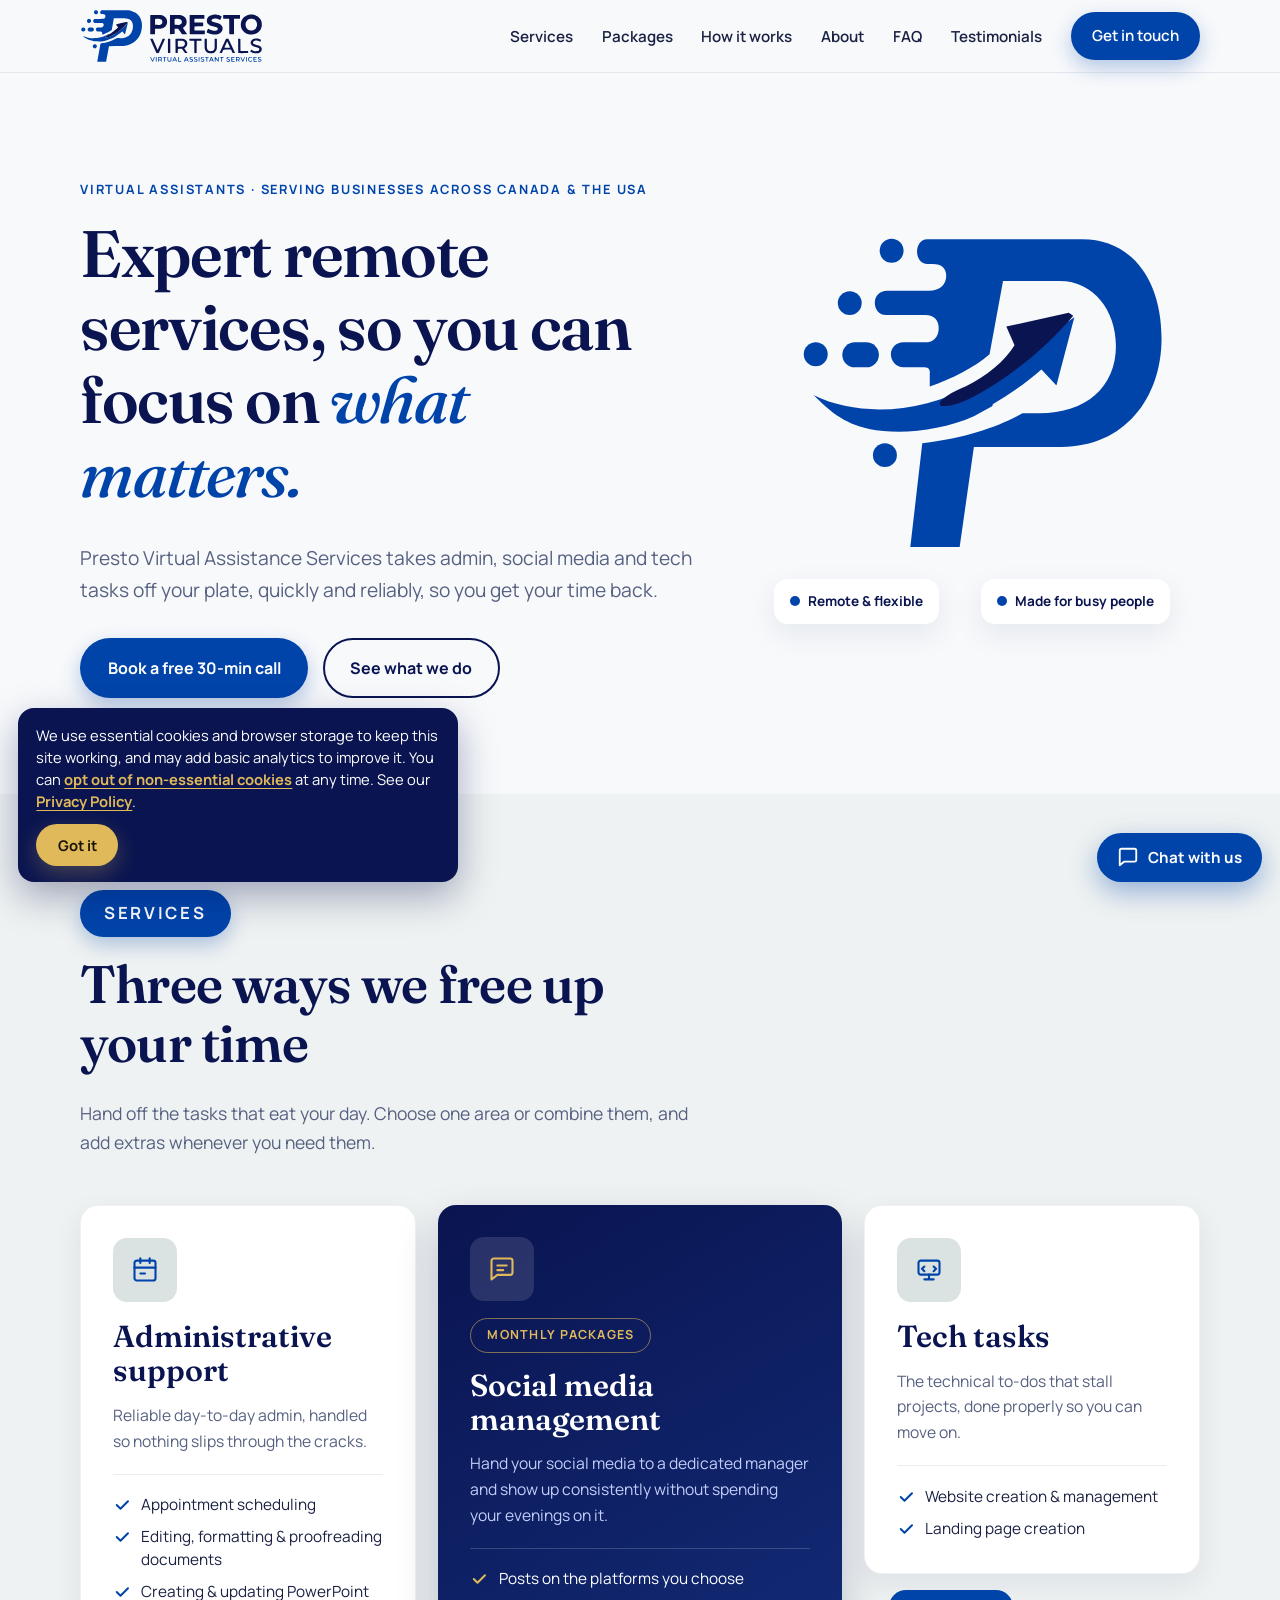
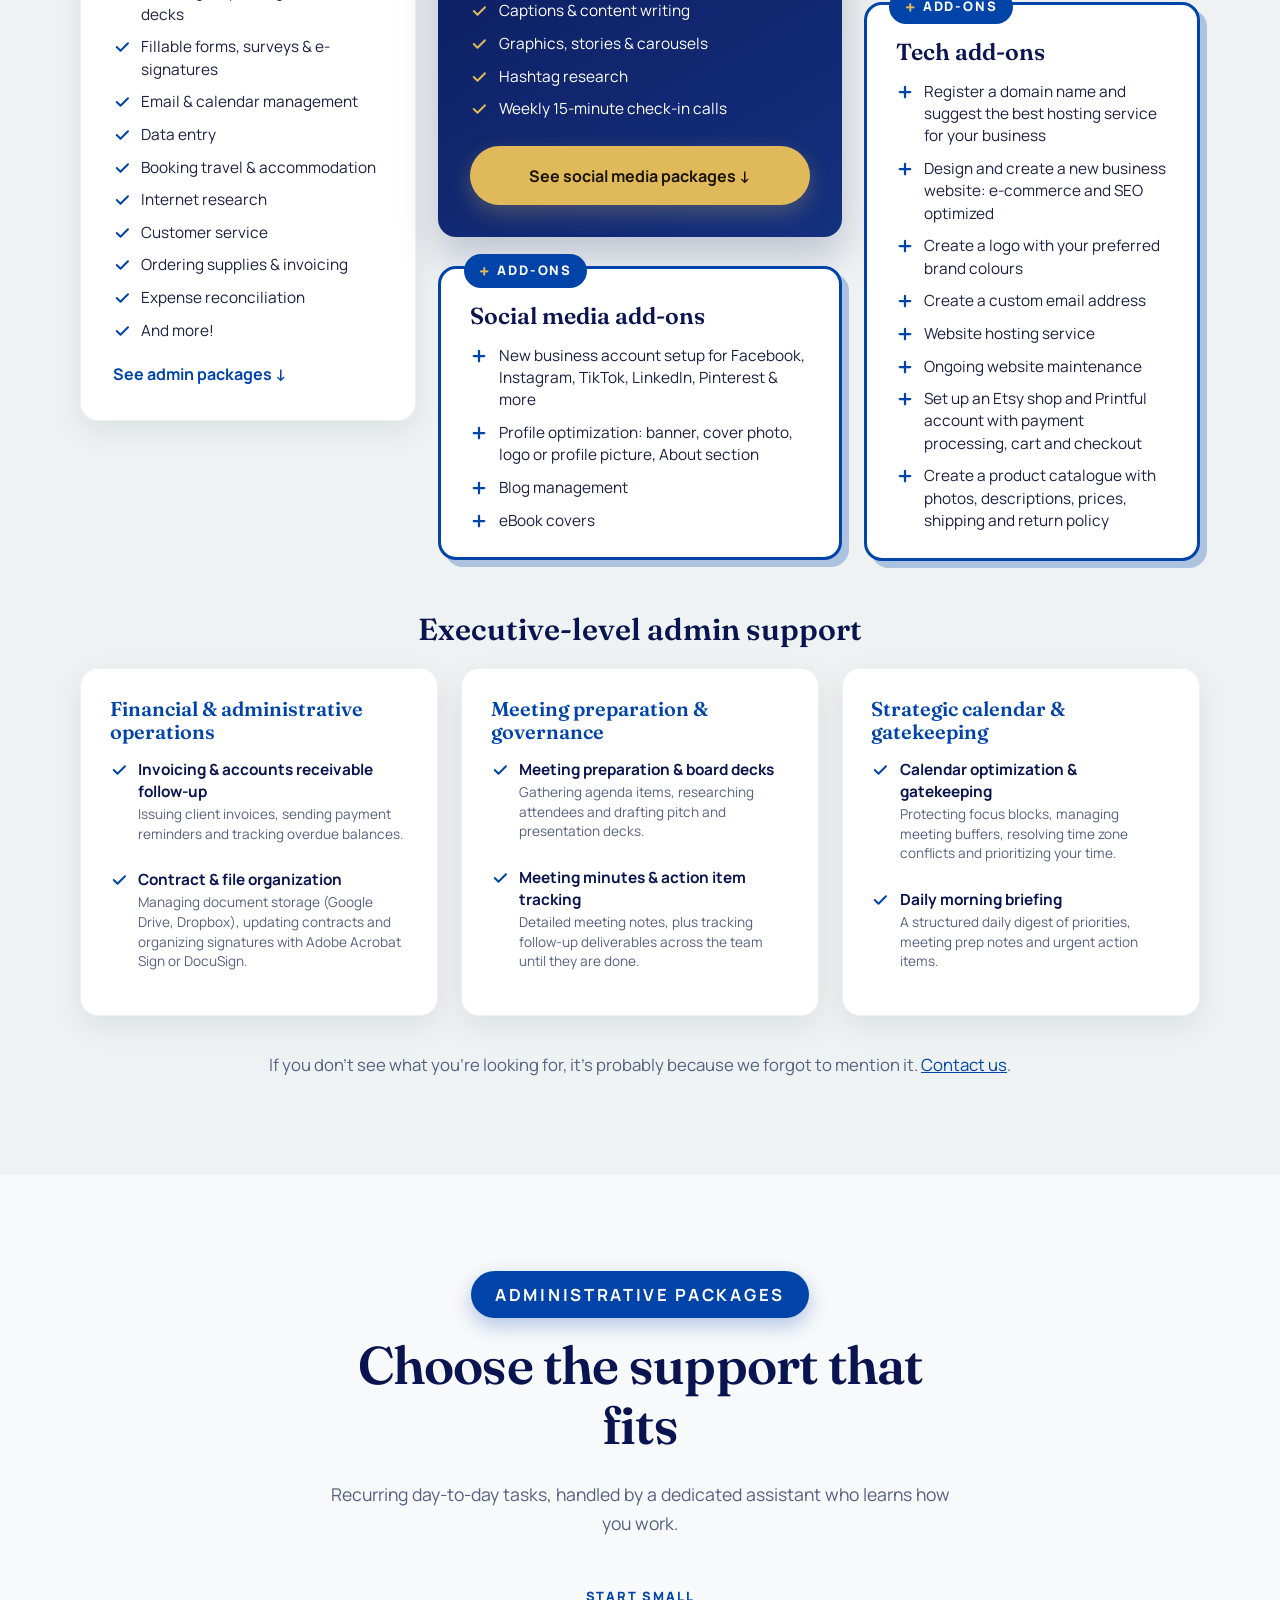
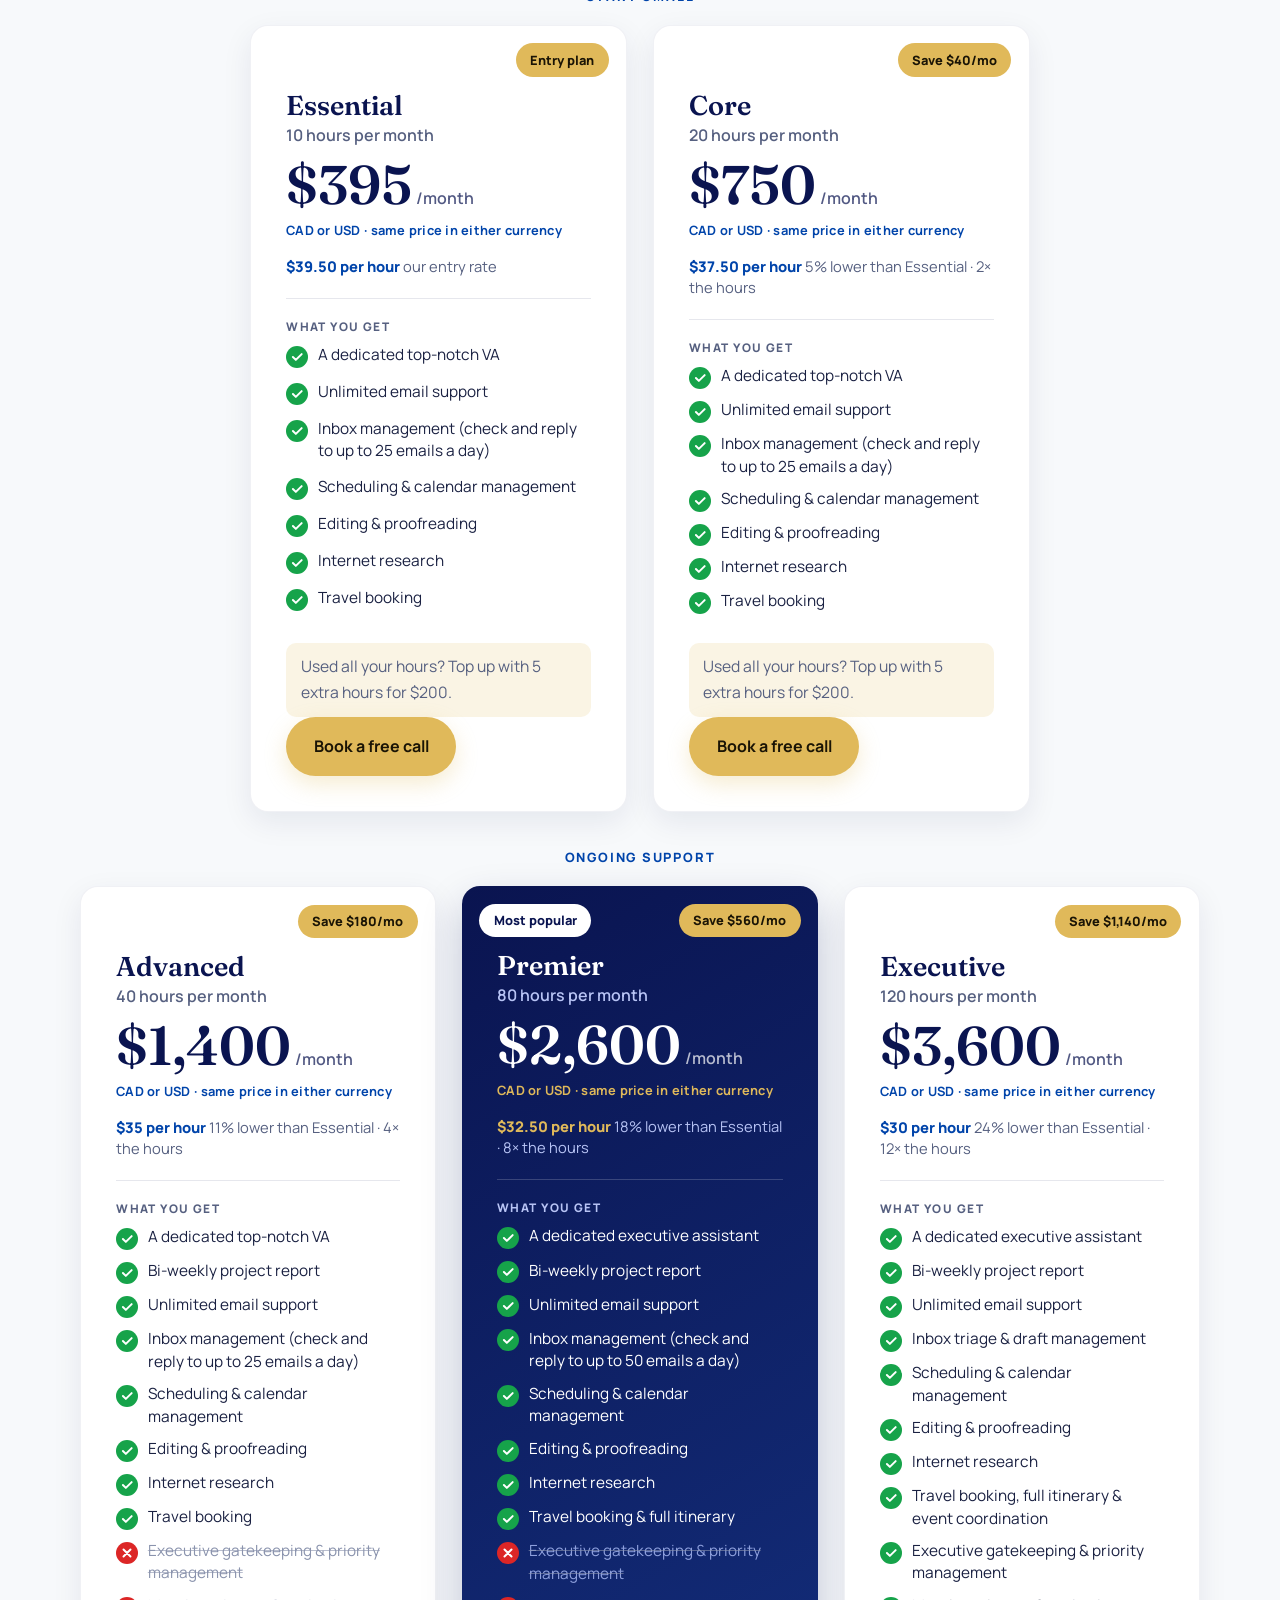
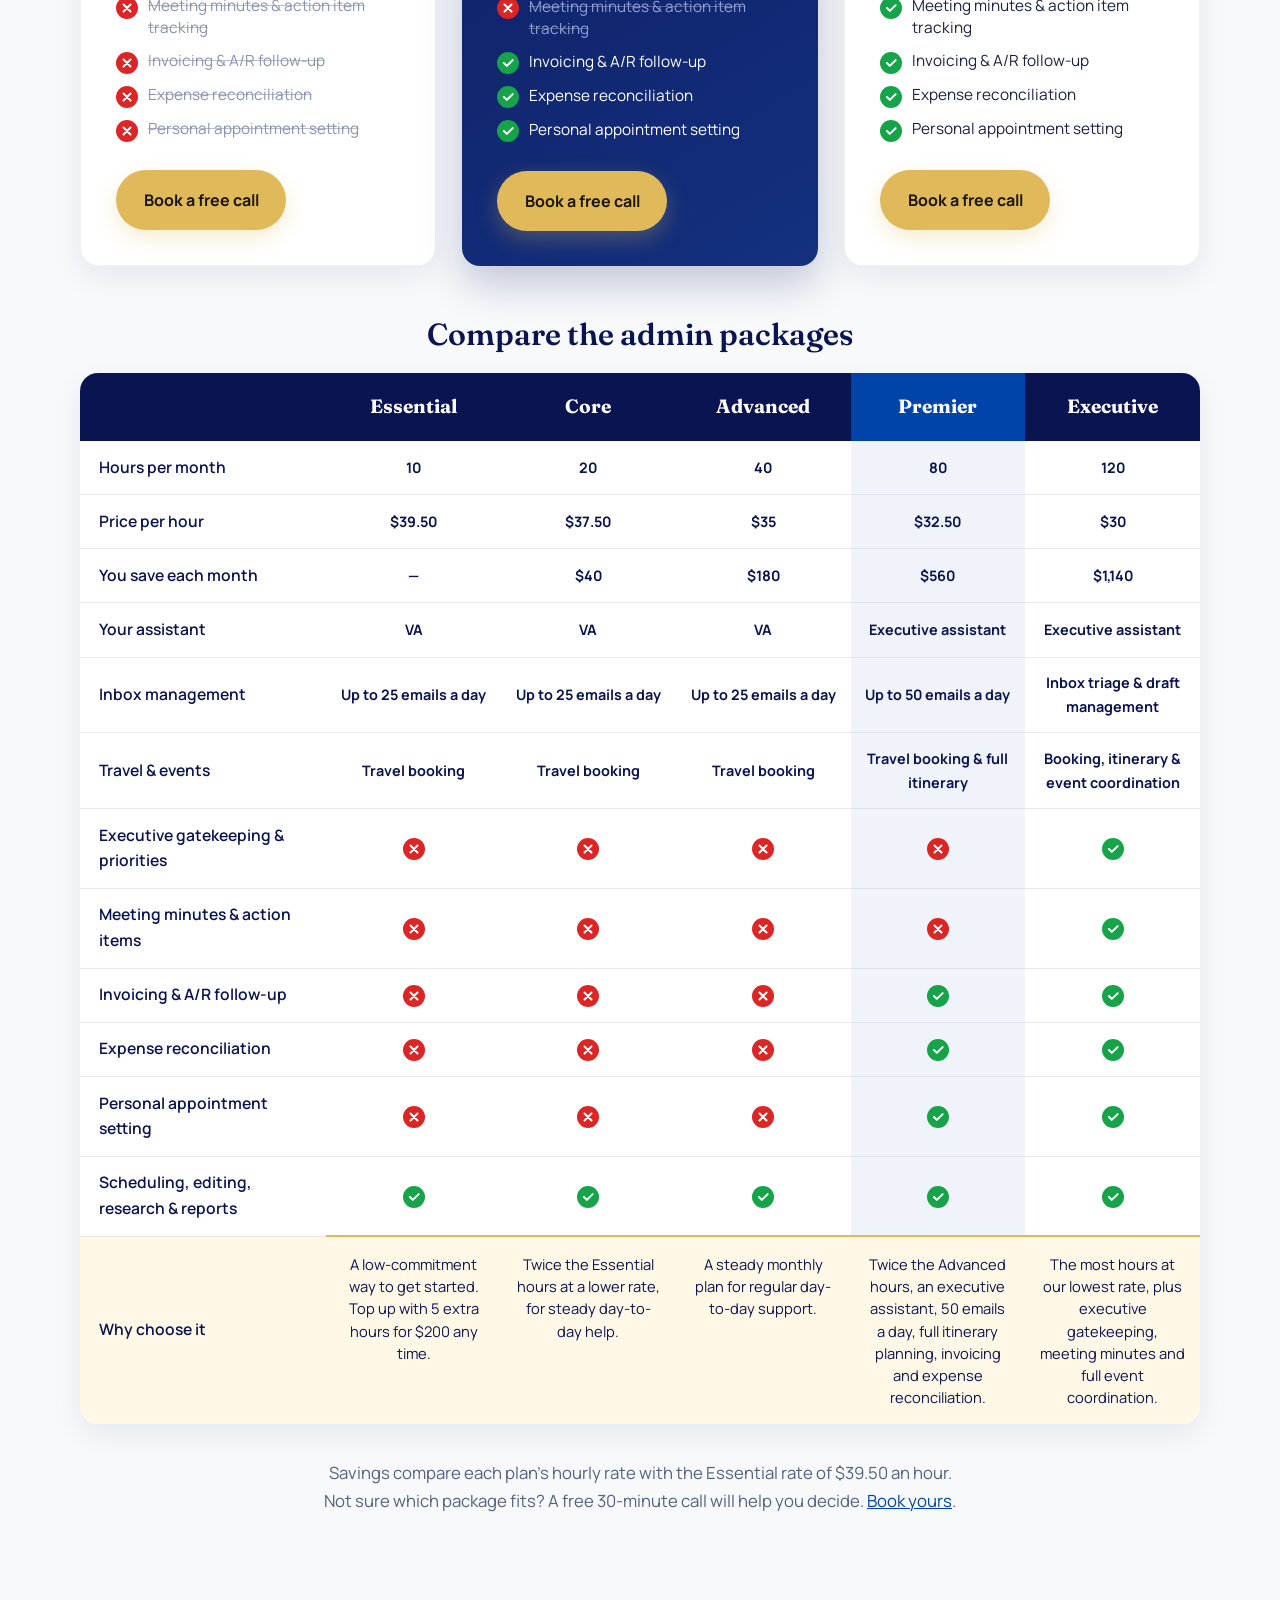
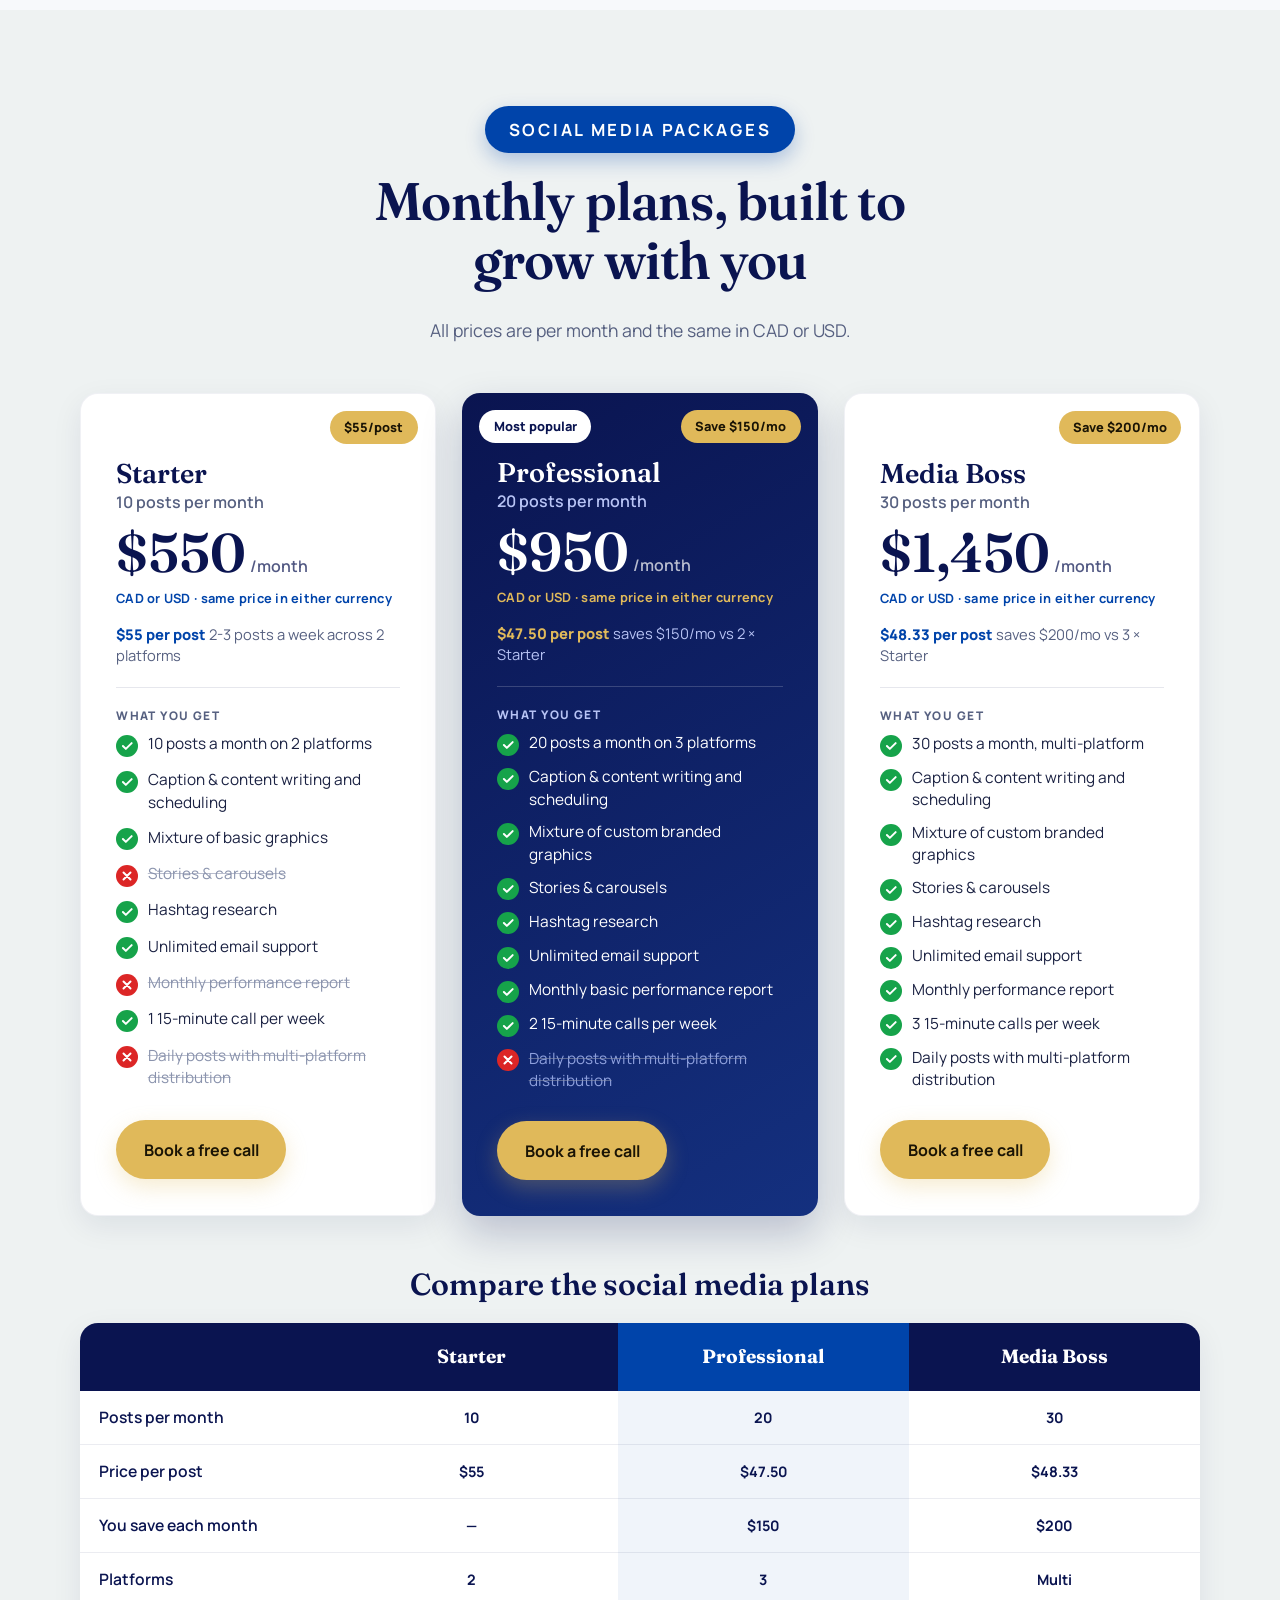
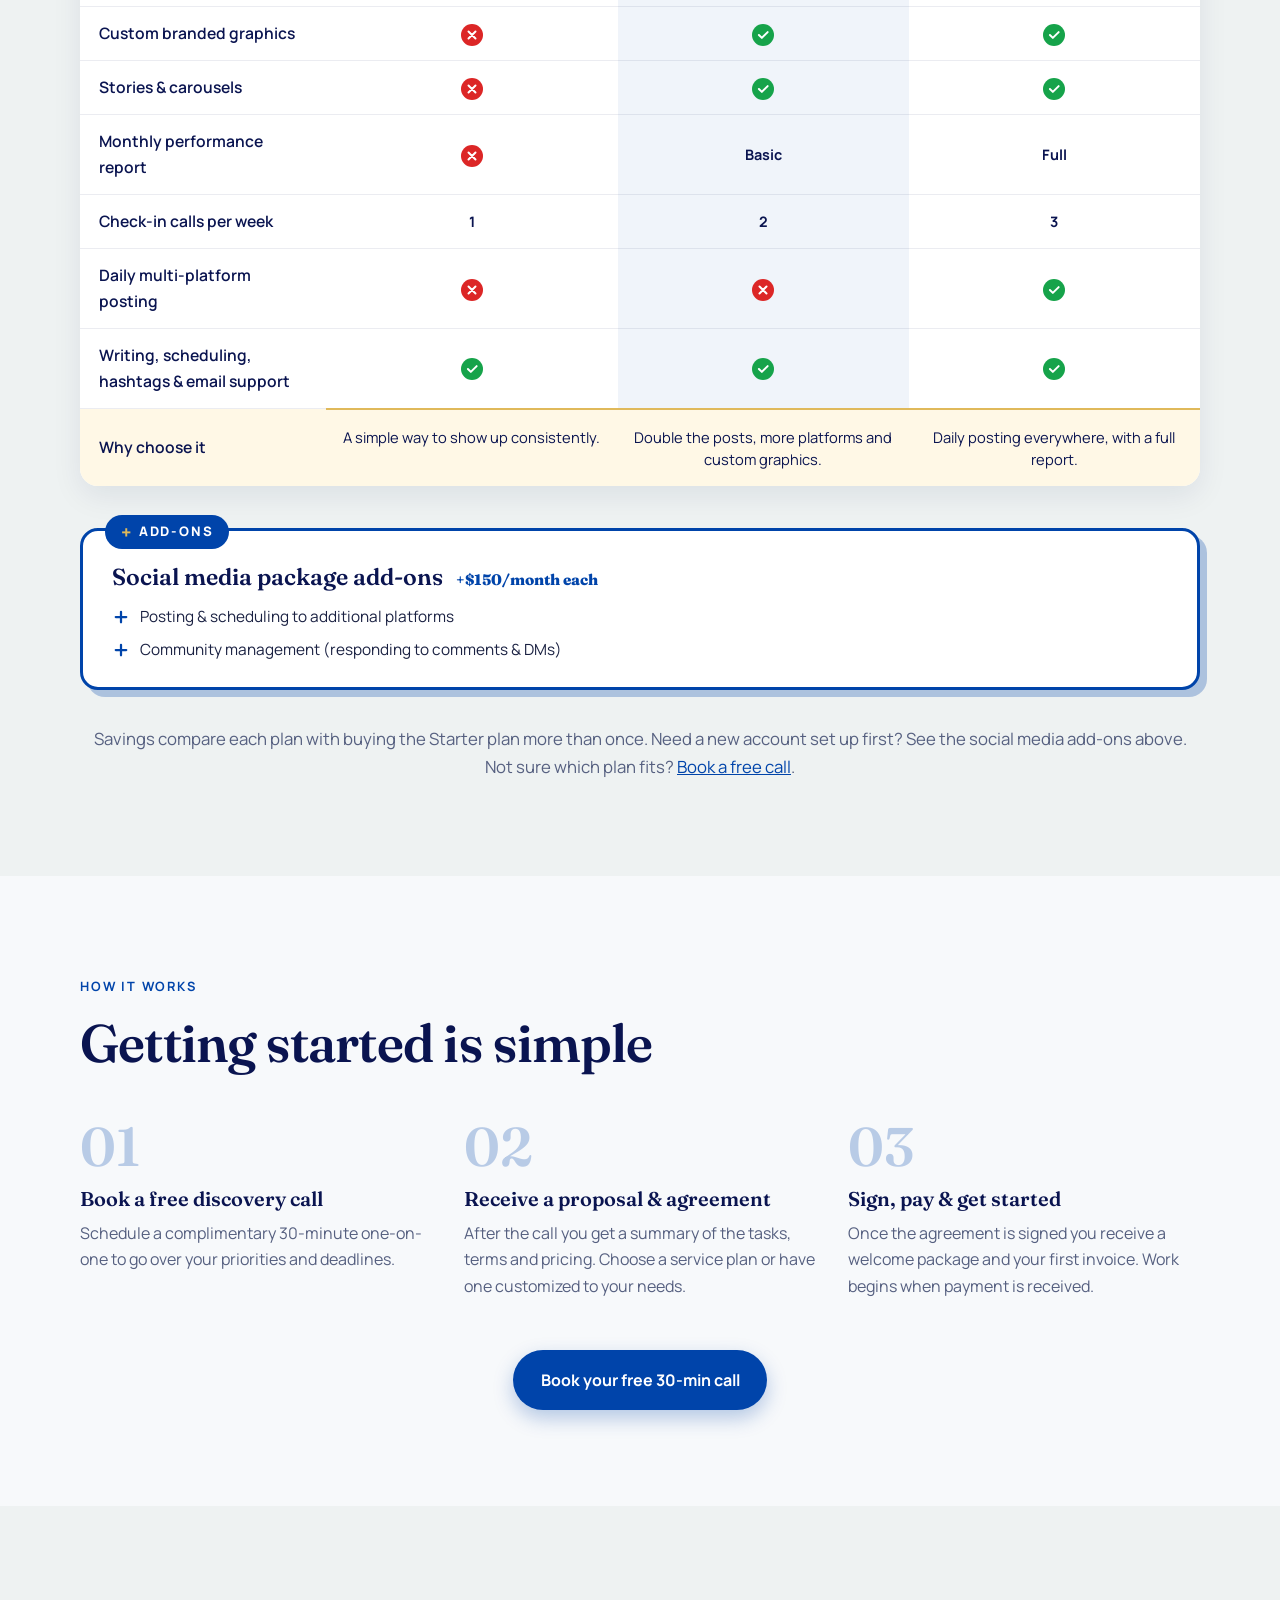
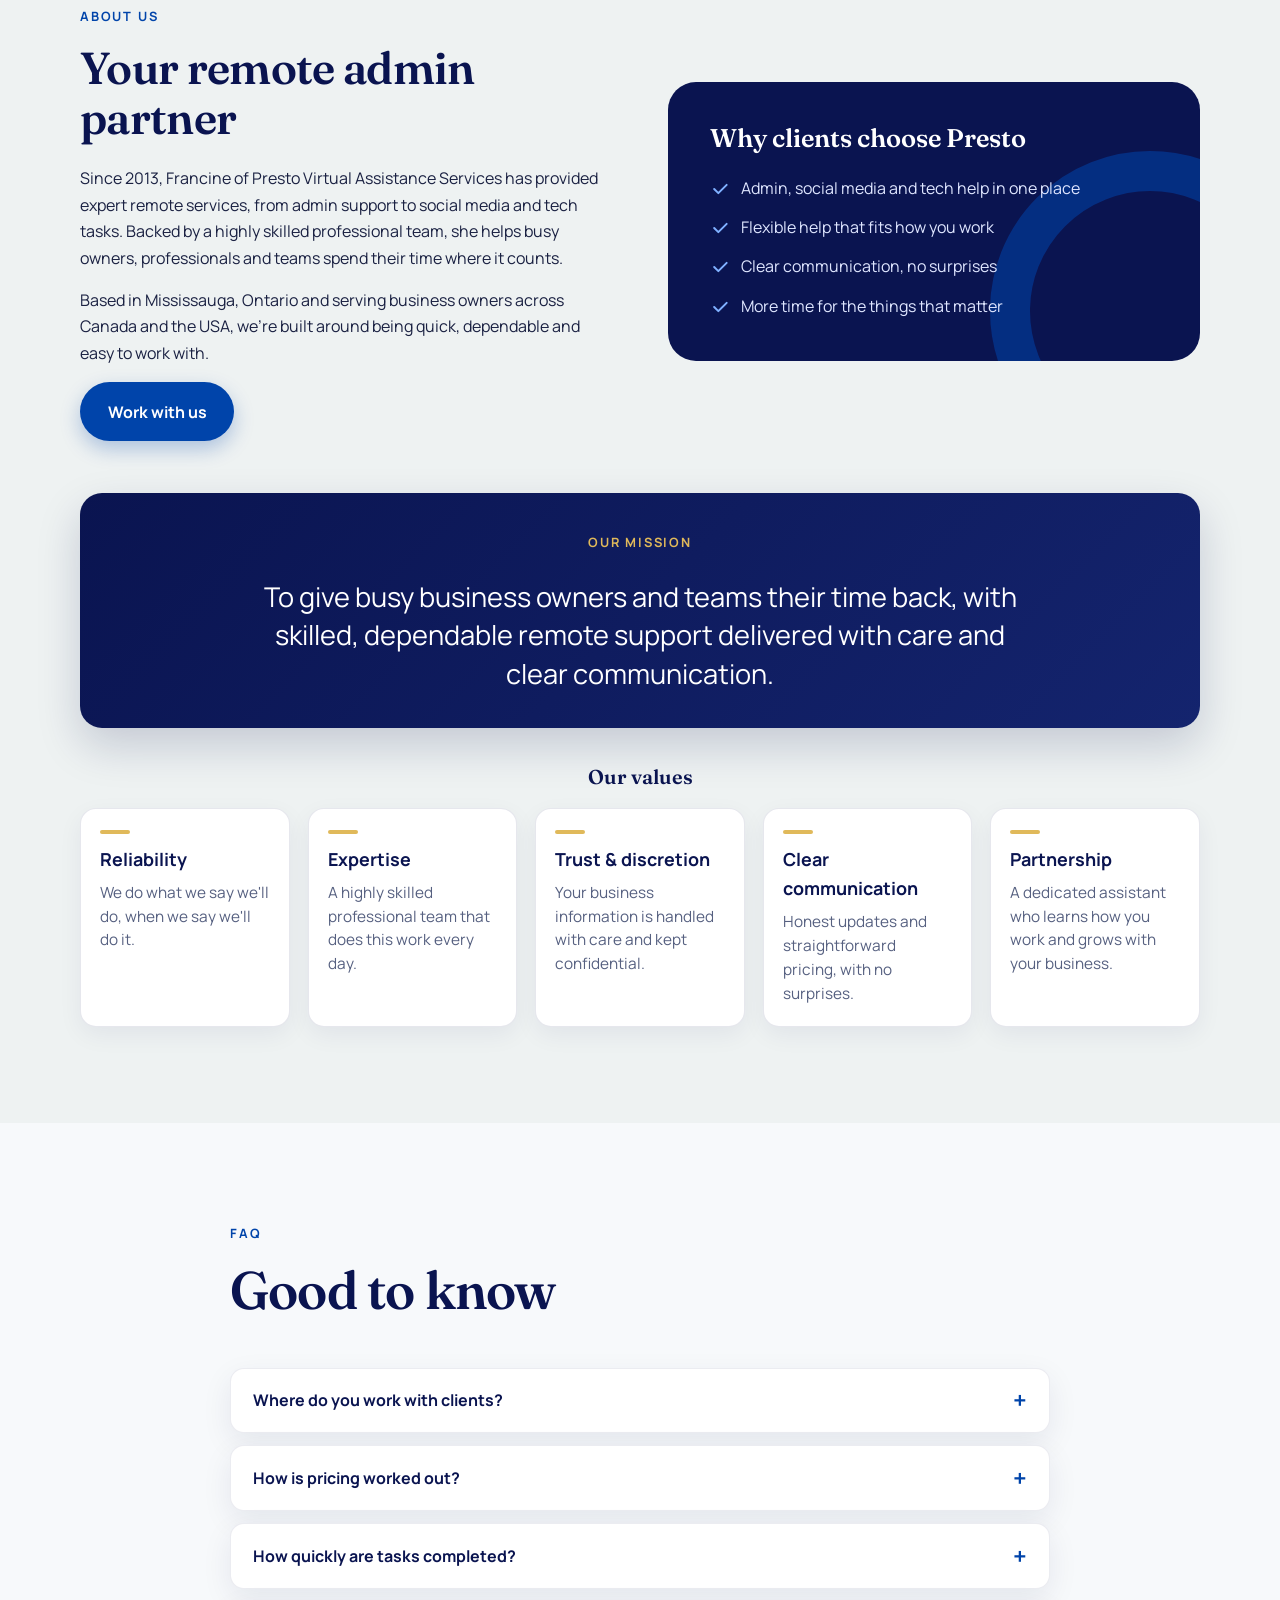
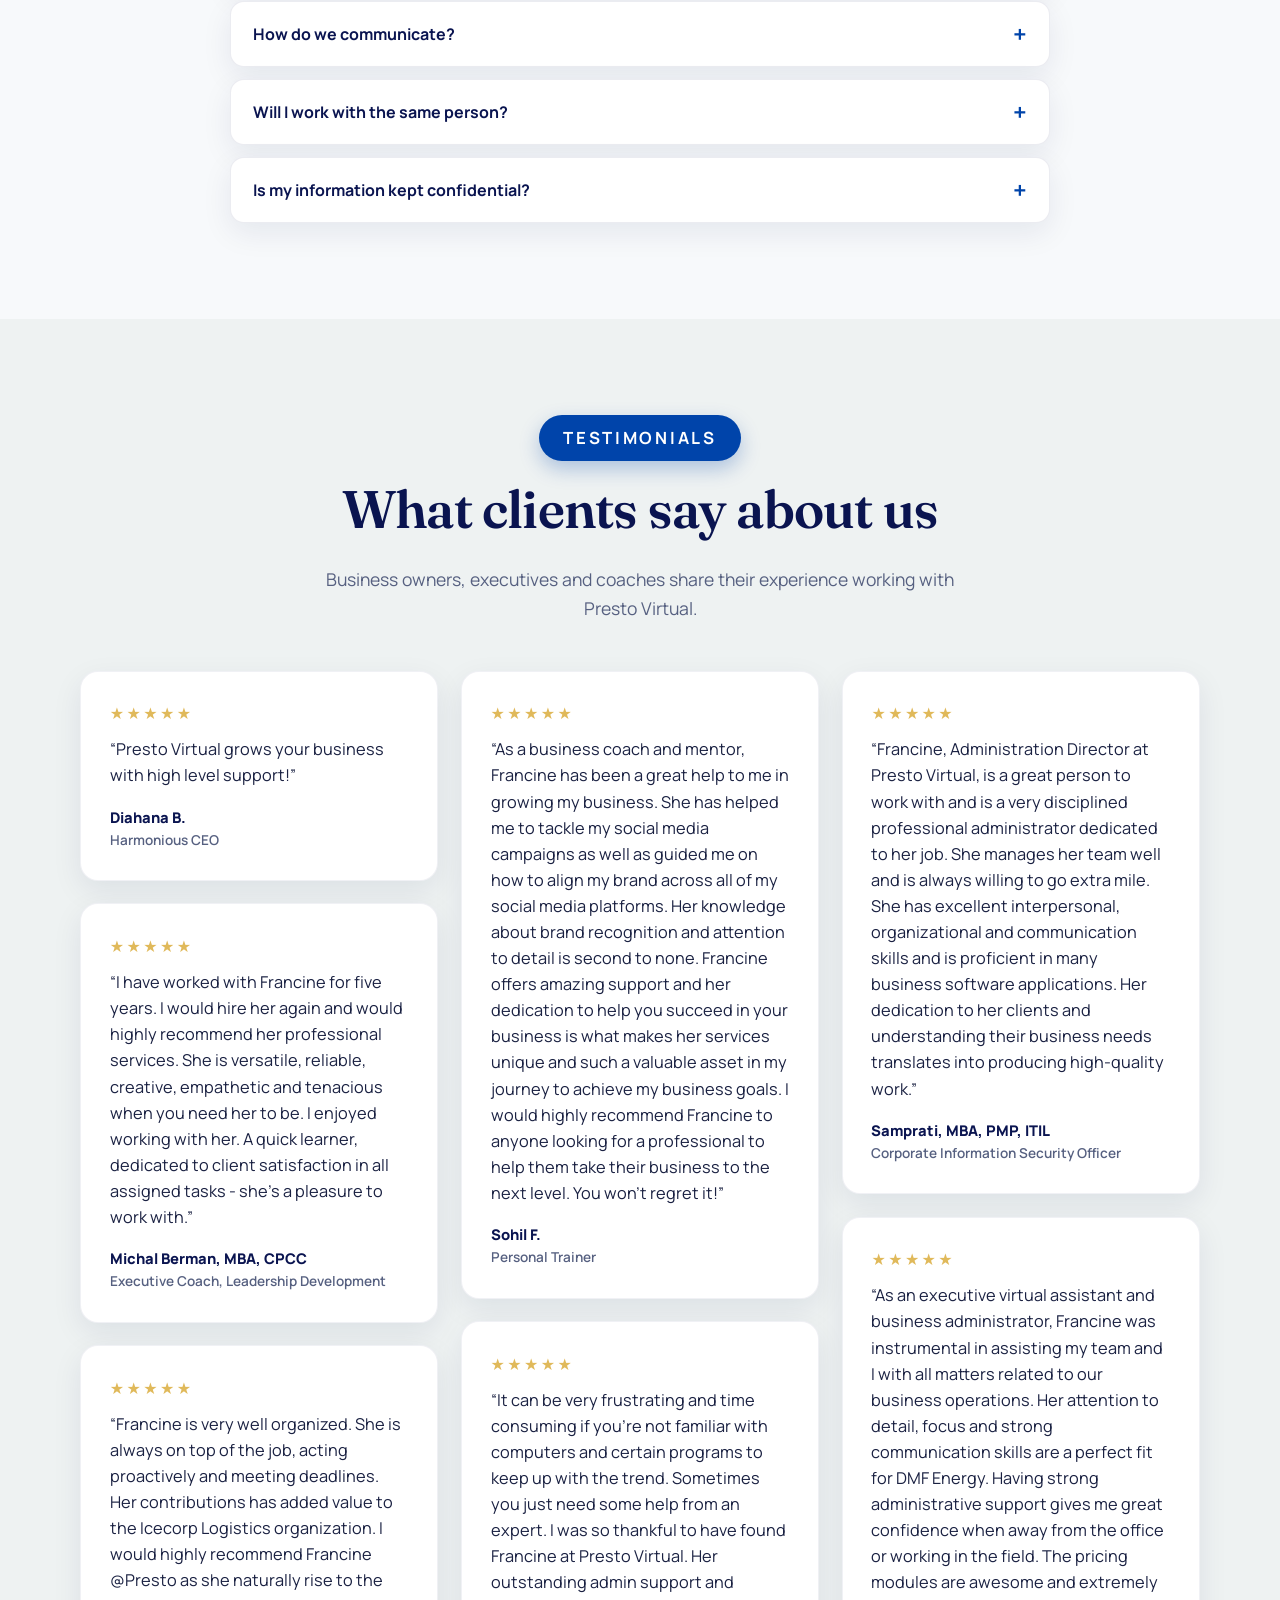
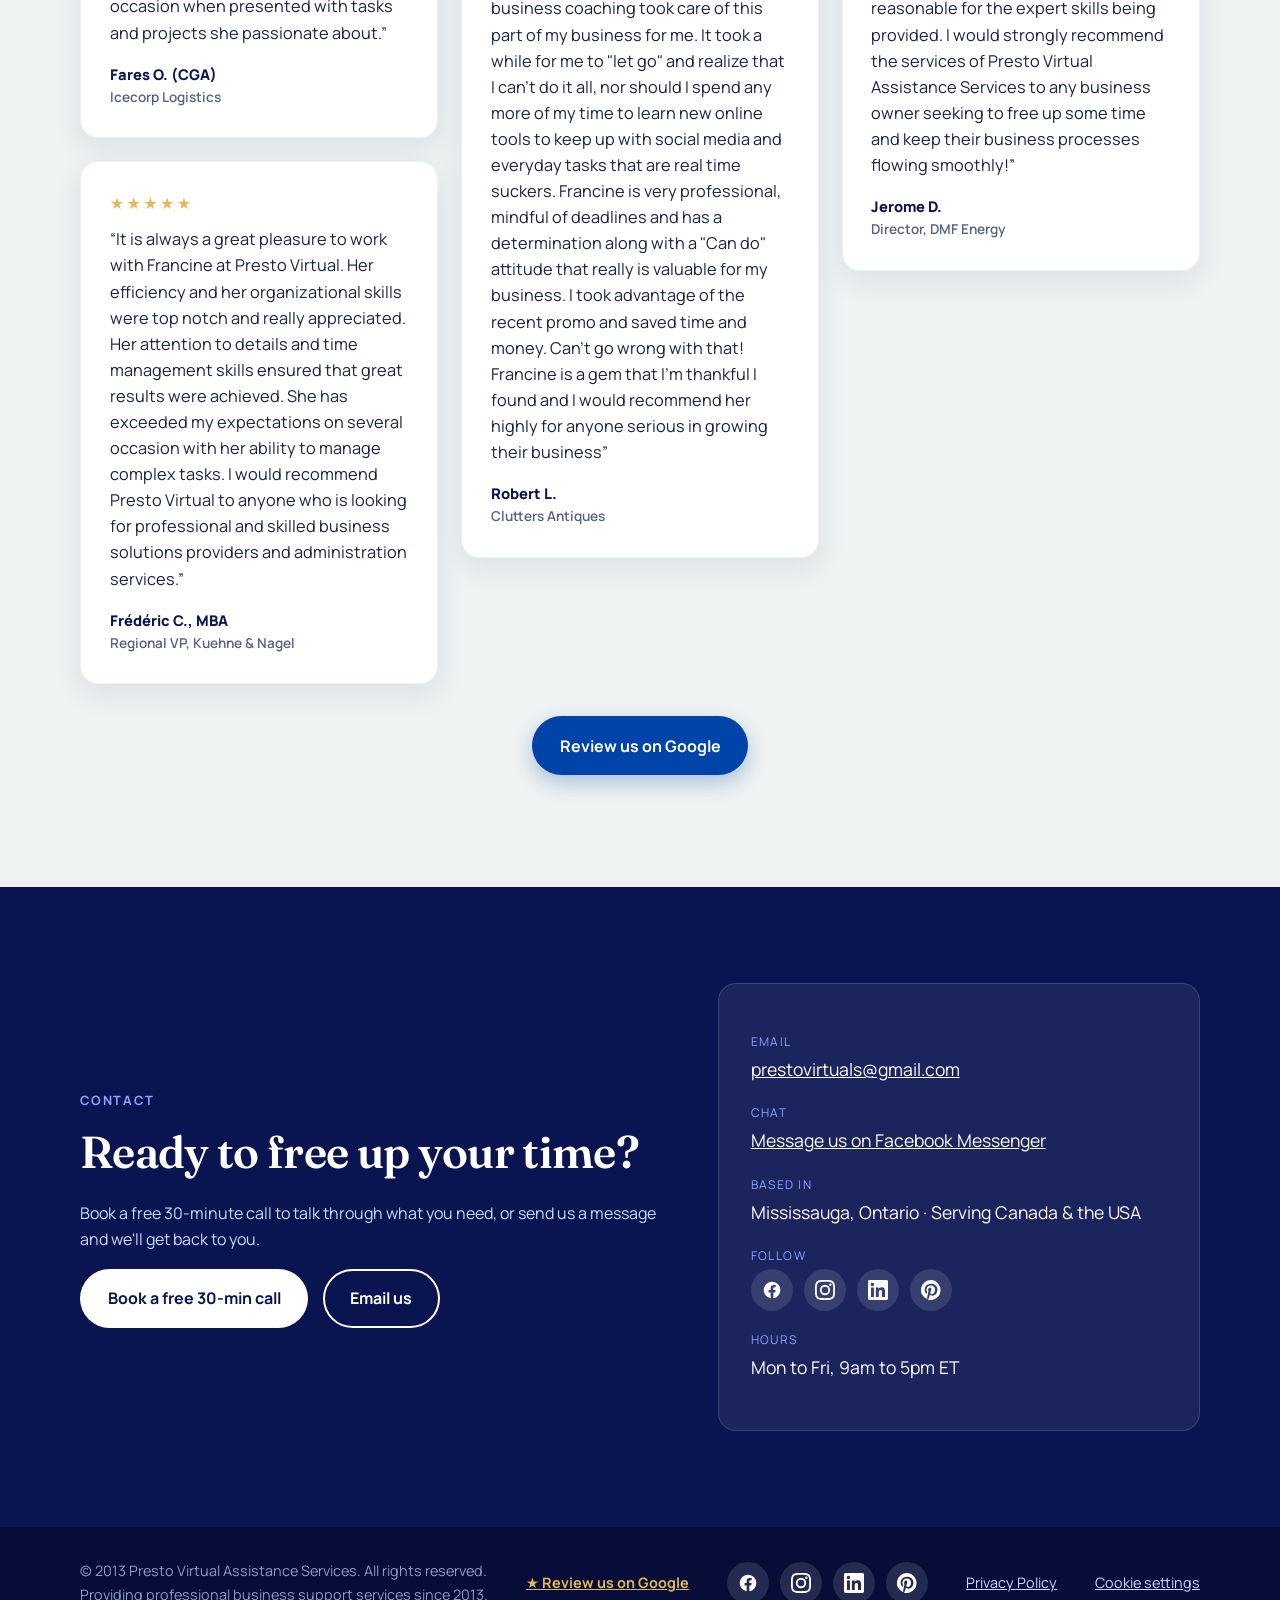
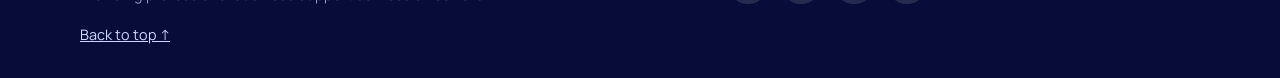
==== index.html @ cf7e5bcf "Link Privacy Policy from cookie notice and footer Co-Authored-By: Claude Sonnet 5.5 <noreply@anthrop" ====
<!DOCTYPE html>
<html lang="en">
<head>
  <meta charset="utf-8">
  <meta name="viewport" content="width=device-width, initial-scale=1">
  <title>Virtual Assistant Services Canada &amp; USA | Presto Virtual Assistance, Mississauga</title>
  <meta name="description" content="Presto Virtual Assistance Services provides expert remote services, including admin support, social media management and tech tasks, to business owners across Canada and the USA. Based in Mississauga, Ontario. Book a free 30-minute call.">
  <meta name="robots" content="index, follow, max-image-preview:large">
  <meta name="author" content="Presto Virtual Assistance Services">
  <meta property="og:locale" content="en_CA">
  <meta property="og:site_name" content="Presto Virtual Assistance Services">
  <meta name="twitter:card" content="summary_large_image">
  <meta name="twitter:title" content="Presto Virtual Assistance Services">
  <meta name="twitter:image" content="https://prestovirtuals.ca/assets/og-logo.png">
  <meta name="theme-color" content="#0a1450">
  <link rel="canonical" href="https://prestovirtuals.ca/">
  <link rel="icon" href="favicon.ico" sizes="any">
  <link rel="icon" type="image/png" href="favicon.png">
  <link rel="apple-touch-icon" href="assets/icon-180.png">

  <meta property="og:type" content="website">
  <meta property="og:title" content="Presto Virtual Assistance Services">
  <meta property="og:description" content="Expert remote services: admin, social media and tech tasks to free up your time.">
  <meta property="og:url" content="https://prestovirtuals.ca/">
  <meta property="og:image" content="https://prestovirtuals.ca/assets/og-logo.png">

  <link rel="preconnect" href="https://fonts.googleapis.com">
  <link rel="preconnect" href="https://fonts.gstatic.com" crossorigin>
  <link href="https://fonts.googleapis.com/css2?family=Fraunces:ital,opsz,wght@0,9..144,500;0,9..144,600;1,9..144,500&family=Manrope:wght@400;500;600;700;800&display=swap" rel="stylesheet">
  <link rel="stylesheet" href="css/style.css?v=20261124a">

  <script type="application/ld+json">
  {
    "@context": "https://schema.org",
    "@type": "ProfessionalService",
    "name": "Presto Virtual Assistance Services",
    "url": "https://prestovirtuals.ca/",
    "logo": "https://prestovirtuals.ca/assets/og-logo.png",
    "description": "Expert remote services: admin support, social media management and tech tasks.",
    "foundingDate": "2013",
    "priceRange": "$$-$$$",
    "sameAs": ["https://www.facebook.com/prestovirtual/","https://www.instagram.com/prestovaservices/","https://ca.linkedin.com/company/presto-virtual-assistance-services","https://www.pinterest.com/prestov/"],
    "knowsAbout": ["Virtual assistant services","Administrative support","Social media management","Executive assistant services","Tech support"],
    "openingHoursSpecification": {"@type":"OpeningHoursSpecification","dayOfWeek":["Monday","Tuesday","Wednesday","Thursday","Friday"],"opens":"09:00","closes":"17:00"},
    "email": "prestovirtuals@gmail.com",
    "areaServed": [{ "@type": "Country", "name": "Canada" }, { "@type": "Country", "name": "United States" }],
    "address": { "@type": "PostalAddress", "addressLocality": "Mississauga", "addressRegion": "ON", "addressCountry": "CA" }
  }
  </script>
  <script type="application/ld+json">
  {"@context": "https://schema.org", "@type": "FAQPage", "mainEntity": [{"@type": "Question", "name": "Where do you work with clients?", "acceptedAnswer": {"@type": "Answer", "text": "We're based in Mississauga, Ontario and work remotely with business owners across Canada and the USA, during Eastern Time business hours."}}, {"@type": "Question", "name": "How is pricing worked out?", "acceptedAnswer": {"@type": "Answer", "text": "Administrative support comes in monthly packages of hours (priced the same in CAD or USD): Essential (10 hours a month, $395), Core (20 hours, $750), Advanced (40 hours, $1,400), Premier (80 hours, $2,600) and Executive (120 hours, $3,600). If you use all your hours before the month ends, you can top up with 5 extra hours for $200. Social media comes in three monthly plans: Starter ($550), Professional ($950) and Media Boss ($1,450), in CAD or USD (the price is the same in either currency), with optional add-ons at +$150/month each. After your free call you receive a proposal and agreement with the details, or you can have a plan customized to your needs."}}, {"@type": "Question", "name": "How quickly are tasks completed?", "acceptedAnswer": {"@type": "Answer", "text": "Most basic admin tasks are done the same day, while more intensive, time-consuming tasks can take up to 2 to 3 days. Special projects may take longer. Deadlines are prioritized accordingly, and for time-sensitive work we agree on a deadline before work begins."}}, {"@type": "Question", "name": "How do we communicate?", "acceptedAnswer": {"@type": "Answer", "text": "Email is preferred, since it leaves a timestamped record. Facebook Messenger is also available. On-call support is only available for urgent, time-sensitive tasks. Otherwise, please schedule a call through the booking link."}}, {"@type": "Question", "name": "Will I work with the same person?", "acceptedAnswer": {"@type": "Answer", "text": "Yes. However, if you add a more intricate task or project that requires a special skill that was not discussed during the initial call, it may be assigned to another highly skilled member of our team."}}, {"@type": "Question", "name": "Is my information kept confidential?", "acceptedAnswer": {"@type": "Answer", "text": "Confidentiality is a top priority, and an NDA can be signed on request."}}]}
  </script>
</head>
<body>
  <a class="skip" href="#main">Skip to content</a>

  <div class="promo-bar" id="promo-bar" data-cyber data-sale-end="2026-11-28T00:00:00-05:00" role="region" aria-label="Black Friday sale">
    <div class="container promo-inner">
      <p><strong>Black Friday Early Bird Sale:</strong> Admin: buy 15 hours, get 5 FREE &middot; Social: 25% off <span class="promo-count" id="promo-count"></span></p>
      <a class="promo-link" href="black-friday.html">See sale details &rarr;</a>
    </div>
    <button class="promo-close" type="button" aria-label="Dismiss announcement">&times;</button>
  </div>

  <header class="site-header">
    <div class="container nav">
      <a class="brand" href="#top" aria-label="Presto Virtuals, Virtual Assistant Services, home">
        <img src="assets/logo-full.svg" alt="Presto Virtuals: Virtual Assistant Services" width="182" height="54">
      </a>
      <button class="nav-toggle" aria-label="Menu" aria-expanded="false" aria-controls="nav-links">
        <svg width="22" height="22" viewBox="0 0 24 24" fill="none" stroke="currentColor" stroke-width="2" stroke-linecap="round"><path d="M4 7h16M4 12h16M4 17h16"/></svg>
      </button>
      <ul class="nav-links" id="nav-links">
        <li><a href="#services">Services</a></li>
        <li><a href="#packages">Packages</a></li>
        <li><a href="#how">How it works</a></li>
        <li><a href="#about">About</a></li>
        <li><a href="#faq">FAQ</a></li>
        <li><a href="#testimonials">Testimonials</a></li>
        <li><a class="btn btn-primary btn-sm" href="#contact">Get in touch</a></li>
      </ul>
    </div>
  </header>

  <main id="main">
    <section class="hero" id="top">
      <div class="container hero-grid">
        <div>
          <span class="eyebrow">Virtual assistants · Serving businesses across Canada &amp; the USA</span>
          <h1>Expert remote services, so you can focus on <em>what matters.</em></h1>
          <p class="lead">Presto Virtual Assistance Services takes admin, social media and tech tasks off your plate, quickly and reliably, so you get your time back.</p>
          <div class="hero-actions">
            <a class="btn btn-primary" href="https://calendly.com/presto_virtual/30min" target="_blank" rel="noopener">Book a free 30-min call</a>
            <a class="btn btn-ghost" href="#services">See what we do</a>
          </div>
        </div>
        <div class="hero-art" aria-hidden="true">
          <img src="assets/logo-motion.svg?v=3" alt="" width="420" height="335">
        <div class="hero-badges"><span class="hero-badge b1"><i></i>Remote &amp; flexible</span><span class="hero-badge b2"><i></i>Made for busy people</span></div>
        </div>
      </div>
    </section>

    <section id="services" class="band">
      <div class="container">
        <div class="section-head reveal">
          <span class="eyebrow eyebrow-big">Services</span>
          <h2>Three ways we free up your time</h2>
          <p>Hand off the tasks that eat your day. Choose one area or combine them, and add extras whenever you need them.</p>
        </div>
        <div class="svc-grid">
          <div class="svc-col">
          <article class="card svc reveal">
            <div class="icon"><svg width="28" height="28" viewBox="0 0 24 24" fill="none" stroke="currentColor" stroke-width="1.8" stroke-linecap="round" stroke-linejoin="round"><rect x="3" y="4" width="18" height="17" rx="2"/><path d="M8 2v4M16 2v4M3 10h18M8 15h4"/></svg></div>
            <h3>Administrative support</h3>
            <p>Reliable day-to-day admin, handled so nothing slips through the cracks.</p>
            <ul class="checks">
              <li><svg width="18" height="18" viewBox="0 0 24 24" fill="none" stroke="currentColor" stroke-width="2.6" stroke-linecap="round" stroke-linejoin="round"><path d="m5 12 5 5L20 7"/></svg>Appointment scheduling</li>
              <li><svg width="18" height="18" viewBox="0 0 24 24" fill="none" stroke="currentColor" stroke-width="2.6" stroke-linecap="round" stroke-linejoin="round"><path d="m5 12 5 5L20 7"/></svg>Editing, formatting &amp; proofreading documents</li>
              <li><svg width="18" height="18" viewBox="0 0 24 24" fill="none" stroke="currentColor" stroke-width="2.6" stroke-linecap="round" stroke-linejoin="round"><path d="m5 12 5 5L20 7"/></svg>Creating &amp; updating PowerPoint decks</li>
              <li><svg width="18" height="18" viewBox="0 0 24 24" fill="none" stroke="currentColor" stroke-width="2.6" stroke-linecap="round" stroke-linejoin="round"><path d="m5 12 5 5L20 7"/></svg>Fillable forms, surveys &amp; e-signatures</li>
              <li><svg width="18" height="18" viewBox="0 0 24 24" fill="none" stroke="currentColor" stroke-width="2.6" stroke-linecap="round" stroke-linejoin="round"><path d="m5 12 5 5L20 7"/></svg>Email &amp; calendar management</li>
              <li><svg width="18" height="18" viewBox="0 0 24 24" fill="none" stroke="currentColor" stroke-width="2.6" stroke-linecap="round" stroke-linejoin="round"><path d="m5 12 5 5L20 7"/></svg>Data entry</li>
              <li><svg width="18" height="18" viewBox="0 0 24 24" fill="none" stroke="currentColor" stroke-width="2.6" stroke-linecap="round" stroke-linejoin="round"><path d="m5 12 5 5L20 7"/></svg>Booking travel &amp; accommodation</li>
              <li><svg width="18" height="18" viewBox="0 0 24 24" fill="none" stroke="currentColor" stroke-width="2.6" stroke-linecap="round" stroke-linejoin="round"><path d="m5 12 5 5L20 7"/></svg>Internet research</li>
              <li><svg width="18" height="18" viewBox="0 0 24 24" fill="none" stroke="currentColor" stroke-width="2.6" stroke-linecap="round" stroke-linejoin="round"><path d="m5 12 5 5L20 7"/></svg>Customer service</li>
              <li><svg width="18" height="18" viewBox="0 0 24 24" fill="none" stroke="currentColor" stroke-width="2.6" stroke-linecap="round" stroke-linejoin="round"><path d="m5 12 5 5L20 7"/></svg>Ordering supplies &amp; invoicing</li>
              <li><svg width="18" height="18" viewBox="0 0 24 24" fill="none" stroke="currentColor" stroke-width="2.6" stroke-linecap="round" stroke-linejoin="round"><path d="m5 12 5 5L20 7"/></svg>Expense reconciliation</li>
            

              <li><svg width="18" height="18" viewBox="0 0 24 24" fill="none" stroke="currentColor" stroke-width="2.6" stroke-linecap="round" stroke-linejoin="round"><path d="m5 12 5 5L20 7"/></svg>And more!</li>
            </ul>
            <a class="card-link" href="#packages">See admin packages &darr;</a>
          </article>
          </div>
          <div class="svc-col">
          <article class="card svc featured reveal" id="social">
            <div class="icon"><svg width="28" height="28" viewBox="0 0 24 24" fill="none" stroke="currentColor" stroke-width="1.8" stroke-linecap="round" stroke-linejoin="round"><path d="M21 15a2 2 0 0 1-2 2H8l-5 4V5a2 2 0 0 1 2-2h14a2 2 0 0 1 2 2z"/><path d="M8 9h8M8 13h5"/></svg></div>
            <span class="pill">Monthly packages</span>
            <h3>Social media management</h3>
            <p>Hand your social media to a dedicated manager and show up consistently without spending your evenings on it.</p>
            <ul class="checks">
            <li><svg width="18" height="18" viewBox="0 0 24 24" fill="none" stroke="currentColor" stroke-width="2.6" stroke-linecap="round" stroke-linejoin="round"><path d="m5 12 5 5L20 7"/></svg>Posts on the platforms you choose</li>
            <li><svg width="18" height="18" viewBox="0 0 24 24" fill="none" stroke="currentColor" stroke-width="2.6" stroke-linecap="round" stroke-linejoin="round"><path d="m5 12 5 5L20 7"/></svg>Captions &amp; content writing</li>
            <li><svg width="18" height="18" viewBox="0 0 24 24" fill="none" stroke="currentColor" stroke-width="2.6" stroke-linecap="round" stroke-linejoin="round"><path d="m5 12 5 5L20 7"/></svg>Graphics, stories &amp; carousels</li>
            <li><svg width="18" height="18" viewBox="0 0 24 24" fill="none" stroke="currentColor" stroke-width="2.6" stroke-linecap="round" stroke-linejoin="round"><path d="m5 12 5 5L20 7"/></svg>Hashtag research</li>
            <li><svg width="18" height="18" viewBox="0 0 24 24" fill="none" stroke="currentColor" stroke-width="2.6" stroke-linecap="round" stroke-linejoin="round"><path d="m5 12 5 5L20 7"/></svg>Weekly 15-minute check-in calls</li>
            </ul>
            <a class="btn btn-gold" href="#social-packages">See social media packages &darr;</a>
          </article>
          <article class="card addon reveal">
            <span class="addon-tag">Add-ons</span>
            <h3>Social media add-ons</h3>
            <ul class="checks plus">
            <li><svg width="18" height="18" viewBox="0 0 24 24" fill="none" stroke="currentColor" stroke-width="2.6" stroke-linecap="round" stroke-linejoin="round"><path d="M12 5v14M5 12h14"/></svg>New business account setup for Facebook, Instagram, TikTok, LinkedIn, Pinterest &amp; more</li>
            <li><svg width="18" height="18" viewBox="0 0 24 24" fill="none" stroke="currentColor" stroke-width="2.6" stroke-linecap="round" stroke-linejoin="round"><path d="M12 5v14M5 12h14"/></svg>Profile optimization: banner, cover photo, logo or profile picture, About section</li>
            <li><svg width="18" height="18" viewBox="0 0 24 24" fill="none" stroke="currentColor" stroke-width="2.6" stroke-linecap="round" stroke-linejoin="round"><path d="M12 5v14M5 12h14"/></svg>Blog management</li>
            <li><svg width="18" height="18" viewBox="0 0 24 24" fill="none" stroke="currentColor" stroke-width="2.6" stroke-linecap="round" stroke-linejoin="round"><path d="M12 5v14M5 12h14"/></svg>eBook covers</li>
            </ul>
          </article>
          </div>
          <div class="svc-col">
          <article class="card svc reveal">
            <div class="icon"><svg width="28" height="28" viewBox="0 0 24 24" fill="none" stroke="currentColor" stroke-width="1.8" stroke-linecap="round" stroke-linejoin="round"><rect x="3" y="4" width="18" height="12" rx="2"/><path d="M8 20h8M12 16v4M8 9l-2 2 2 2M16 9l2 2-2 2"/></svg></div>
            <h3>Tech tasks</h3>
            <p>The technical to-dos that stall projects, done properly so you can move on.</p>
            <ul class="checks">
            <li><svg width="18" height="18" viewBox="0 0 24 24" fill="none" stroke="currentColor" stroke-width="2.6" stroke-linecap="round" stroke-linejoin="round"><path d="m5 12 5 5L20 7"/></svg>Website creation &amp; management</li>
            <li><svg width="18" height="18" viewBox="0 0 24 24" fill="none" stroke="currentColor" stroke-width="2.6" stroke-linecap="round" stroke-linejoin="round"><path d="m5 12 5 5L20 7"/></svg>Landing page creation</li>
            </ul>
          </article>
          <article class="card addon reveal">
            <span class="addon-tag">Add-ons</span>
            <h3>Tech add-ons</h3>
            <ul class="checks plus">
              <li><svg width="18" height="18" viewBox="0 0 24 24" fill="none" stroke="currentColor" stroke-width="2.6" stroke-linecap="round" stroke-linejoin="round"><path d="M12 5v14M5 12h14"/></svg>Register a domain name and suggest the best hosting service for your business</li>
              <li><svg width="18" height="18" viewBox="0 0 24 24" fill="none" stroke="currentColor" stroke-width="2.6" stroke-linecap="round" stroke-linejoin="round"><path d="M12 5v14M5 12h14"/></svg>Design and create a new business website: e-commerce and SEO optimized</li>
              <li><svg width="18" height="18" viewBox="0 0 24 24" fill="none" stroke="currentColor" stroke-width="2.6" stroke-linecap="round" stroke-linejoin="round"><path d="M12 5v14M5 12h14"/></svg>Create a logo with your preferred brand colours</li>
              <li><svg width="18" height="18" viewBox="0 0 24 24" fill="none" stroke="currentColor" stroke-width="2.6" stroke-linecap="round" stroke-linejoin="round"><path d="M12 5v14M5 12h14"/></svg>Create a custom email address</li>
              <li><svg width="18" height="18" viewBox="0 0 24 24" fill="none" stroke="currentColor" stroke-width="2.6" stroke-linecap="round" stroke-linejoin="round"><path d="M12 5v14M5 12h14"/></svg>Website hosting service</li>
              <li><svg width="18" height="18" viewBox="0 0 24 24" fill="none" stroke="currentColor" stroke-width="2.6" stroke-linecap="round" stroke-linejoin="round"><path d="M12 5v14M5 12h14"/></svg>Ongoing website maintenance</li>
              <li><svg width="18" height="18" viewBox="0 0 24 24" fill="none" stroke="currentColor" stroke-width="2.6" stroke-linecap="round" stroke-linejoin="round"><path d="M12 5v14M5 12h14"/></svg>Set up an Etsy shop and Printful account with payment processing, cart and checkout</li>
              <li><svg width="18" height="18" viewBox="0 0 24 24" fill="none" stroke="currentColor" stroke-width="2.6" stroke-linecap="round" stroke-linejoin="round"><path d="M12 5v14M5 12h14"/></svg>Create a product catalogue with photos, descriptions, prices, shipping and return policy</li>
            </ul>
          </article>
          </div>
        </div>
                <div class="ops-wrap">
          <h3 class="ops-title reveal">Executive-level admin support</h3>
          <div class="ops-row">
          <article class="card ops reveal">
            <h3>Financial &amp; administrative operations</h3>
            <ul class="checks svc-detail">
              <li><svg width="18" height="18" viewBox="0 0 24 24" fill="none" stroke="currentColor" stroke-width="2.6" stroke-linecap="round" stroke-linejoin="round"><path d="m5 12 5 5L20 7"/></svg><span><b>Invoicing &amp; accounts receivable follow-up</b><small>Issuing client invoices, sending payment reminders and tracking overdue balances.</small></span></li>
              <li><svg width="18" height="18" viewBox="0 0 24 24" fill="none" stroke="currentColor" stroke-width="2.6" stroke-linecap="round" stroke-linejoin="round"><path d="m5 12 5 5L20 7"/></svg><span><b>Contract &amp; file organization</b><small>Managing document storage (Google Drive, Dropbox), updating contracts and organizing signatures with Adobe Acrobat Sign or DocuSign.</small></span></li>
            </ul>
          </article>
          <article class="card ops reveal">
            <h3>Meeting preparation &amp; governance</h3>
            <ul class="checks svc-detail">
              <li><svg width="18" height="18" viewBox="0 0 24 24" fill="none" stroke="currentColor" stroke-width="2.6" stroke-linecap="round" stroke-linejoin="round"><path d="m5 12 5 5L20 7"/></svg><span><b>Meeting preparation &amp; board decks</b><small>Gathering agenda items, researching attendees and drafting pitch and presentation decks.</small></span></li>
              <li><svg width="18" height="18" viewBox="0 0 24 24" fill="none" stroke="currentColor" stroke-width="2.6" stroke-linecap="round" stroke-linejoin="round"><path d="m5 12 5 5L20 7"/></svg><span><b>Meeting minutes &amp; action item tracking</b><small>Detailed meeting notes, plus tracking follow-up deliverables across the team until they are done.</small></span></li>
            </ul>
          </article>
          <article class="card ops reveal">
            <h3>Strategic calendar &amp; gatekeeping</h3>
            <ul class="checks svc-detail">
              <li><svg width="18" height="18" viewBox="0 0 24 24" fill="none" stroke="currentColor" stroke-width="2.6" stroke-linecap="round" stroke-linejoin="round"><path d="m5 12 5 5L20 7"/></svg><span><b>Calendar optimization &amp; gatekeeping</b><small>Protecting focus blocks, managing meeting buffers, resolving time zone conflicts and prioritizing your time.</small></span></li>
              <li><svg width="18" height="18" viewBox="0 0 24 24" fill="none" stroke="currentColor" stroke-width="2.6" stroke-linecap="round" stroke-linejoin="round"><path d="m5 12 5 5L20 7"/></svg><span><b>Daily morning briefing</b><small>A structured daily digest of priorities, meeting prep notes and urgent action items.</small></span></li>
            </ul>
          </article>
          </div>
        </div>
        <p class="svc-note reveal">If you don't see what you're looking for, it's probably because we forgot to mention it. <a href="#contact">Contact us</a>.</p>
      </div>
    </section>

    <section id="packages">
      <div class="container">
        <div class="section-head center-head reveal">
          <span class="eyebrow eyebrow-big">Administrative packages</span>
          <h2>Choose the support that fits</h2>
          <p>Recurring day-to-day tasks, handled by a dedicated assistant who learns how you work.</p>
        </div>
        <p class="pkg-row-label reveal">Start small</p>
        <div class="pkg-grid">
          <article class="card pkg reveal">
            <span class="pkg-badge pkg-save">Entry plan</span>
            <h3>Essential</h3>
            <p class="pkg-hrs">10 hours per month</p>
            <p class="pkg-price">$395<small>/month</small></p>
            <p class="pkg-cur">CAD or USD &middot; same price in either currency</p>
            <p class="pkg-rate"><b>$39.50 per hour</b> our entry rate</p>
            <p class="pkg-lbl">What you get</p>
            <ul class="checks pkg-list">
              <li class="yes"><span class="ic yes" aria-label="Included"><svg width="14" height="14" viewBox="0 0 24 24" fill="none" stroke="currentColor" stroke-width="3.4" stroke-linecap="round" stroke-linejoin="round"><path d="m5 12 5 5L20 7"/></svg></span><span>A dedicated top-notch VA</span></li>
              <li class="yes"><span class="ic yes" aria-label="Included"><svg width="14" height="14" viewBox="0 0 24 24" fill="none" stroke="currentColor" stroke-width="3.4" stroke-linecap="round" stroke-linejoin="round"><path d="m5 12 5 5L20 7"/></svg></span><span>Unlimited email support</span></li>
              <li class="yes"><span class="ic yes" aria-label="Included"><svg width="14" height="14" viewBox="0 0 24 24" fill="none" stroke="currentColor" stroke-width="3.4" stroke-linecap="round" stroke-linejoin="round"><path d="m5 12 5 5L20 7"/></svg></span><span>Inbox management (check and reply to up to 25 emails a day)</span></li>
              <li class="yes"><span class="ic yes" aria-label="Included"><svg width="14" height="14" viewBox="0 0 24 24" fill="none" stroke="currentColor" stroke-width="3.4" stroke-linecap="round" stroke-linejoin="round"><path d="m5 12 5 5L20 7"/></svg></span><span>Scheduling &amp; calendar management</span></li>
              <li class="yes"><span class="ic yes" aria-label="Included"><svg width="14" height="14" viewBox="0 0 24 24" fill="none" stroke="currentColor" stroke-width="3.4" stroke-linecap="round" stroke-linejoin="round"><path d="m5 12 5 5L20 7"/></svg></span><span>Editing &amp; proofreading</span></li>
              <li class="yes"><span class="ic yes" aria-label="Included"><svg width="14" height="14" viewBox="0 0 24 24" fill="none" stroke="currentColor" stroke-width="3.4" stroke-linecap="round" stroke-linejoin="round"><path d="m5 12 5 5L20 7"/></svg></span><span>Internet research</span></li>
              <li class="yes"><span class="ic yes" aria-label="Included"><svg width="14" height="14" viewBox="0 0 24 24" fill="none" stroke="currentColor" stroke-width="3.4" stroke-linecap="round" stroke-linejoin="round"><path d="m5 12 5 5L20 7"/></svg></span><span>Travel booking</span></li>
            </ul>
            <p class="pkg-topup">Used all your hours? Top up with 5 extra hours for $200.</p>
            <a class="btn btn-gold" href="https://calendly.com/presto_virtual/30min" target="_blank" rel="noopener">Book a free call</a>
          </article>
          <article class="card pkg reveal">
            <span class="pkg-badge pkg-save">Save $40/mo</span>
            <h3>Core</h3>
            <p class="pkg-hrs">20 hours per month</p>
            <p class="pkg-price">$750<small>/month</small></p>
            <p class="pkg-cur">CAD or USD &middot; same price in either currency</p>
            <p class="pkg-rate"><b>$37.50 per hour</b> 5% lower than Essential &middot; 2&times; the hours</p>
            <p class="pkg-lbl">What you get</p>
            <ul class="checks pkg-list">
              <li class="yes"><span class="ic yes" aria-label="Included"><svg width="14" height="14" viewBox="0 0 24 24" fill="none" stroke="currentColor" stroke-width="3.4" stroke-linecap="round" stroke-linejoin="round"><path d="m5 12 5 5L20 7"/></svg></span><span>A dedicated top-notch VA</span></li>
              <li class="yes"><span class="ic yes" aria-label="Included"><svg width="14" height="14" viewBox="0 0 24 24" fill="none" stroke="currentColor" stroke-width="3.4" stroke-linecap="round" stroke-linejoin="round"><path d="m5 12 5 5L20 7"/></svg></span><span>Unlimited email support</span></li>
              <li class="yes"><span class="ic yes" aria-label="Included"><svg width="14" height="14" viewBox="0 0 24 24" fill="none" stroke="currentColor" stroke-width="3.4" stroke-linecap="round" stroke-linejoin="round"><path d="m5 12 5 5L20 7"/></svg></span><span>Inbox management (check and reply to up to 25 emails a day)</span></li>
              <li class="yes"><span class="ic yes" aria-label="Included"><svg width="14" height="14" viewBox="0 0 24 24" fill="none" stroke="currentColor" stroke-width="3.4" stroke-linecap="round" stroke-linejoin="round"><path d="m5 12 5 5L20 7"/></svg></span><span>Scheduling &amp; calendar management</span></li>
              <li class="yes"><span class="ic yes" aria-label="Included"><svg width="14" height="14" viewBox="0 0 24 24" fill="none" stroke="currentColor" stroke-width="3.4" stroke-linecap="round" stroke-linejoin="round"><path d="m5 12 5 5L20 7"/></svg></span><span>Editing &amp; proofreading</span></li>
              <li class="yes"><span class="ic yes" aria-label="Included"><svg width="14" height="14" viewBox="0 0 24 24" fill="none" stroke="currentColor" stroke-width="3.4" stroke-linecap="round" stroke-linejoin="round"><path d="m5 12 5 5L20 7"/></svg></span><span>Internet research</span></li>
              <li class="yes"><span class="ic yes" aria-label="Included"><svg width="14" height="14" viewBox="0 0 24 24" fill="none" stroke="currentColor" stroke-width="3.4" stroke-linecap="round" stroke-linejoin="round"><path d="m5 12 5 5L20 7"/></svg></span><span>Travel booking</span></li>
            </ul>
            <p class="pkg-topup">Used all your hours? Top up with 5 extra hours for $200.</p>
            <a class="btn btn-gold" href="https://calendly.com/presto_virtual/30min" target="_blank" rel="noopener">Book a free call</a>
          </article>
        </div>
        <p class="pkg-row-label reveal">Ongoing support</p>
        <div class="pkg-grid three">
          <article class="card pkg reveal">
            <span class="pkg-badge pkg-save">Save $180/mo</span>
            <h3>Advanced</h3>
            <p class="pkg-hrs">40 hours per month</p>
            <p class="pkg-price">$1,400<small>/month</small></p>
            <p class="pkg-cur">CAD or USD &middot; same price in either currency</p>
            <p class="pkg-rate"><b>$35 per hour</b> 11% lower than Essential &middot; 4&times; the hours</p>
            <p class="pkg-lbl">What you get</p>
            <ul class="checks pkg-list">
              <li class="yes"><span class="ic yes" aria-label="Included"><svg width="14" height="14" viewBox="0 0 24 24" fill="none" stroke="currentColor" stroke-width="3.4" stroke-linecap="round" stroke-linejoin="round"><path d="m5 12 5 5L20 7"/></svg></span><span>A dedicated top-notch VA</span></li>
              <li class="yes"><span class="ic yes" aria-label="Included"><svg width="14" height="14" viewBox="0 0 24 24" fill="none" stroke="currentColor" stroke-width="3.4" stroke-linecap="round" stroke-linejoin="round"><path d="m5 12 5 5L20 7"/></svg></span><span>Bi-weekly project report</span></li>
              <li class="yes"><span class="ic yes" aria-label="Included"><svg width="14" height="14" viewBox="0 0 24 24" fill="none" stroke="currentColor" stroke-width="3.4" stroke-linecap="round" stroke-linejoin="round"><path d="m5 12 5 5L20 7"/></svg></span><span>Unlimited email support</span></li>
              <li class="yes"><span class="ic yes" aria-label="Included"><svg width="14" height="14" viewBox="0 0 24 24" fill="none" stroke="currentColor" stroke-width="3.4" stroke-linecap="round" stroke-linejoin="round"><path d="m5 12 5 5L20 7"/></svg></span><span>Inbox management (check and reply to up to 25 emails a day)</span></li>
              <li class="yes"><span class="ic yes" aria-label="Included"><svg width="14" height="14" viewBox="0 0 24 24" fill="none" stroke="currentColor" stroke-width="3.4" stroke-linecap="round" stroke-linejoin="round"><path d="m5 12 5 5L20 7"/></svg></span><span>Scheduling &amp; calendar management</span></li>
              <li class="yes"><span class="ic yes" aria-label="Included"><svg width="14" height="14" viewBox="0 0 24 24" fill="none" stroke="currentColor" stroke-width="3.4" stroke-linecap="round" stroke-linejoin="round"><path d="m5 12 5 5L20 7"/></svg></span><span>Editing &amp; proofreading</span></li>
              <li class="yes"><span class="ic yes" aria-label="Included"><svg width="14" height="14" viewBox="0 0 24 24" fill="none" stroke="currentColor" stroke-width="3.4" stroke-linecap="round" stroke-linejoin="round"><path d="m5 12 5 5L20 7"/></svg></span><span>Internet research</span></li>
              <li class="yes"><span class="ic yes" aria-label="Included"><svg width="14" height="14" viewBox="0 0 24 24" fill="none" stroke="currentColor" stroke-width="3.4" stroke-linecap="round" stroke-linejoin="round"><path d="m5 12 5 5L20 7"/></svg></span><span>Travel booking</span></li>
              <li class="no"><span class="ic no" aria-label="Not included"><svg width="14" height="14" viewBox="0 0 24 24" fill="none" stroke="currentColor" stroke-width="3.4" stroke-linecap="round"><path d="M6 6l12 12M18 6 6 18"/></svg></span><span>Executive gatekeeping &amp; priority management</span></li>
              <li class="no"><span class="ic no" aria-label="Not included"><svg width="14" height="14" viewBox="0 0 24 24" fill="none" stroke="currentColor" stroke-width="3.4" stroke-linecap="round"><path d="M6 6l12 12M18 6 6 18"/></svg></span><span>Meeting minutes &amp; action item tracking</span></li>
                            <li class="no"><span class="ic no" aria-label="Not included"><svg width="14" height="14" viewBox="0 0 24 24" fill="none" stroke="currentColor" stroke-width="3.4" stroke-linecap="round"><path d="M6 6l12 12M18 6 6 18"/></svg></span><span>Invoicing &amp; A/R follow-up</span></li>
              <li class="no"><span class="ic no" aria-label="Not included"><svg width="14" height="14" viewBox="0 0 24 24" fill="none" stroke="currentColor" stroke-width="3.4" stroke-linecap="round"><path d="M6 6l12 12M18 6 6 18"/></svg></span><span>Expense reconciliation</span></li>
              <li class="no"><span class="ic no" aria-label="Not included"><svg width="14" height="14" viewBox="0 0 24 24" fill="none" stroke="currentColor" stroke-width="3.4" stroke-linecap="round"><path d="M6 6l12 12M18 6 6 18"/></svg></span><span>Personal appointment setting</span></li>
                                        </ul>
            <a class="btn btn-gold" href="https://calendly.com/presto_virtual/30min" target="_blank" rel="noopener">Book a free call</a>
          </article>
          <article class="card pkg reveal featured">
            <span class="pkg-badge pkg-pop">Most popular</span><span class="pkg-badge pkg-save">Save $560/mo</span>
            <h3>Premier</h3>
            <p class="pkg-hrs">80 hours per month</p>
            <p class="pkg-price">$2,600<small>/month</small></p>
            <p class="pkg-cur">CAD or USD &middot; same price in either currency</p>
            <p class="pkg-rate"><b>$32.50 per hour</b> 18% lower than Essential &middot; 8&times; the hours</p>
            <p class="pkg-lbl">What you get</p>
            <ul class="checks pkg-list">
              <li class="yes"><span class="ic yes" aria-label="Included"><svg width="14" height="14" viewBox="0 0 24 24" fill="none" stroke="currentColor" stroke-width="3.4" stroke-linecap="round" stroke-linejoin="round"><path d="m5 12 5 5L20 7"/></svg></span><span>A dedicated executive assistant</span></li>
              <li class="yes"><span class="ic yes" aria-label="Included"><svg width="14" height="14" viewBox="0 0 24 24" fill="none" stroke="currentColor" stroke-width="3.4" stroke-linecap="round" stroke-linejoin="round"><path d="m5 12 5 5L20 7"/></svg></span><span>Bi-weekly project report</span></li>
              <li class="yes"><span class="ic yes" aria-label="Included"><svg width="14" height="14" viewBox="0 0 24 24" fill="none" stroke="currentColor" stroke-width="3.4" stroke-linecap="round" stroke-linejoin="round"><path d="m5 12 5 5L20 7"/></svg></span><span>Unlimited email support</span></li>
              <li class="yes"><span class="ic yes" aria-label="Included"><svg width="14" height="14" viewBox="0 0 24 24" fill="none" stroke="currentColor" stroke-width="3.4" stroke-linecap="round" stroke-linejoin="round"><path d="m5 12 5 5L20 7"/></svg></span><span>Inbox management (check and reply to up to 50 emails a day)</span></li>
              <li class="yes"><span class="ic yes" aria-label="Included"><svg width="14" height="14" viewBox="0 0 24 24" fill="none" stroke="currentColor" stroke-width="3.4" stroke-linecap="round" stroke-linejoin="round"><path d="m5 12 5 5L20 7"/></svg></span><span>Scheduling &amp; calendar management</span></li>
              <li class="yes"><span class="ic yes" aria-label="Included"><svg width="14" height="14" viewBox="0 0 24 24" fill="none" stroke="currentColor" stroke-width="3.4" stroke-linecap="round" stroke-linejoin="round"><path d="m5 12 5 5L20 7"/></svg></span><span>Editing &amp; proofreading</span></li>
              <li class="yes"><span class="ic yes" aria-label="Included"><svg width="14" height="14" viewBox="0 0 24 24" fill="none" stroke="currentColor" stroke-width="3.4" stroke-linecap="round" stroke-linejoin="round"><path d="m5 12 5 5L20 7"/></svg></span><span>Internet research</span></li>
              <li class="yes"><span class="ic yes" aria-label="Included"><svg width="14" height="14" viewBox="0 0 24 24" fill="none" stroke="currentColor" stroke-width="3.4" stroke-linecap="round" stroke-linejoin="round"><path d="m5 12 5 5L20 7"/></svg></span><span>Travel booking &amp; full itinerary</span></li>
              <li class="no"><span class="ic no" aria-label="Not included"><svg width="14" height="14" viewBox="0 0 24 24" fill="none" stroke="currentColor" stroke-width="3.4" stroke-linecap="round"><path d="M6 6l12 12M18 6 6 18"/></svg></span><span>Executive gatekeeping &amp; priority management</span></li>
              <li class="no"><span class="ic no" aria-label="Not included"><svg width="14" height="14" viewBox="0 0 24 24" fill="none" stroke="currentColor" stroke-width="3.4" stroke-linecap="round"><path d="M6 6l12 12M18 6 6 18"/></svg></span><span>Meeting minutes &amp; action item tracking</span></li>
                            <li class="yes"><span class="ic yes" aria-label="Included"><svg width="14" height="14" viewBox="0 0 24 24" fill="none" stroke="currentColor" stroke-width="3.4" stroke-linecap="round" stroke-linejoin="round"><path d="m5 12 5 5L20 7"/></svg></span><span>Invoicing &amp; A/R follow-up</span></li>
              <li class="yes"><span class="ic yes" aria-label="Included"><svg width="14" height="14" viewBox="0 0 24 24" fill="none" stroke="currentColor" stroke-width="3.4" stroke-linecap="round" stroke-linejoin="round"><path d="m5 12 5 5L20 7"/></svg></span><span>Expense reconciliation</span></li>
              <li class="yes"><span class="ic yes" aria-label="Included"><svg width="14" height="14" viewBox="0 0 24 24" fill="none" stroke="currentColor" stroke-width="3.4" stroke-linecap="round" stroke-linejoin="round"><path d="m5 12 5 5L20 7"/></svg></span><span>Personal appointment setting</span></li>
                                        </ul>
            <a class="btn btn-gold" href="https://calendly.com/presto_virtual/30min" target="_blank" rel="noopener">Book a free call</a>
          </article>
          <article class="card pkg reveal">
            <span class="pkg-badge pkg-save">Save $1,140/mo</span>
            <h3>Executive</h3>
            <p class="pkg-hrs">120 hours per month</p>
            <p class="pkg-price">$3,600<small>/month</small></p>
            <p class="pkg-cur">CAD or USD &middot; same price in either currency</p>
            <p class="pkg-rate"><b>$30 per hour</b> 24% lower than Essential &middot; 12&times; the hours</p>
            <p class="pkg-lbl">What you get</p>
            <ul class="checks pkg-list">
              <li class="yes"><span class="ic yes" aria-label="Included"><svg width="14" height="14" viewBox="0 0 24 24" fill="none" stroke="currentColor" stroke-width="3.4" stroke-linecap="round" stroke-linejoin="round"><path d="m5 12 5 5L20 7"/></svg></span><span>A dedicated executive assistant</span></li>
              <li class="yes"><span class="ic yes" aria-label="Included"><svg width="14" height="14" viewBox="0 0 24 24" fill="none" stroke="currentColor" stroke-width="3.4" stroke-linecap="round" stroke-linejoin="round"><path d="m5 12 5 5L20 7"/></svg></span><span>Bi-weekly project report</span></li>
              <li class="yes"><span class="ic yes" aria-label="Included"><svg width="14" height="14" viewBox="0 0 24 24" fill="none" stroke="currentColor" stroke-width="3.4" stroke-linecap="round" stroke-linejoin="round"><path d="m5 12 5 5L20 7"/></svg></span><span>Unlimited email support</span></li>
              <li class="yes"><span class="ic yes" aria-label="Included"><svg width="14" height="14" viewBox="0 0 24 24" fill="none" stroke="currentColor" stroke-width="3.4" stroke-linecap="round" stroke-linejoin="round"><path d="m5 12 5 5L20 7"/></svg></span><span>Inbox triage &amp; draft management</span></li>
              <li class="yes"><span class="ic yes" aria-label="Included"><svg width="14" height="14" viewBox="0 0 24 24" fill="none" stroke="currentColor" stroke-width="3.4" stroke-linecap="round" stroke-linejoin="round"><path d="m5 12 5 5L20 7"/></svg></span><span>Scheduling &amp; calendar management</span></li>
              <li class="yes"><span class="ic yes" aria-label="Included"><svg width="14" height="14" viewBox="0 0 24 24" fill="none" stroke="currentColor" stroke-width="3.4" stroke-linecap="round" stroke-linejoin="round"><path d="m5 12 5 5L20 7"/></svg></span><span>Editing &amp; proofreading</span></li>
              <li class="yes"><span class="ic yes" aria-label="Included"><svg width="14" height="14" viewBox="0 0 24 24" fill="none" stroke="currentColor" stroke-width="3.4" stroke-linecap="round" stroke-linejoin="round"><path d="m5 12 5 5L20 7"/></svg></span><span>Internet research</span></li>
              <li class="yes"><span class="ic yes" aria-label="Included"><svg width="14" height="14" viewBox="0 0 24 24" fill="none" stroke="currentColor" stroke-width="3.4" stroke-linecap="round" stroke-linejoin="round"><path d="m5 12 5 5L20 7"/></svg></span><span>Travel booking, full itinerary &amp; event coordination</span></li>
              <li class="yes"><span class="ic yes" aria-label="Included"><svg width="14" height="14" viewBox="0 0 24 24" fill="none" stroke="currentColor" stroke-width="3.4" stroke-linecap="round" stroke-linejoin="round"><path d="m5 12 5 5L20 7"/></svg></span><span>Executive gatekeeping &amp; priority management</span></li>
              <li class="yes"><span class="ic yes" aria-label="Included"><svg width="14" height="14" viewBox="0 0 24 24" fill="none" stroke="currentColor" stroke-width="3.4" stroke-linecap="round" stroke-linejoin="round"><path d="m5 12 5 5L20 7"/></svg></span><span>Meeting minutes &amp; action item tracking</span></li>
                            <li class="yes"><span class="ic yes" aria-label="Included"><svg width="14" height="14" viewBox="0 0 24 24" fill="none" stroke="currentColor" stroke-width="3.4" stroke-linecap="round" stroke-linejoin="round"><path d="m5 12 5 5L20 7"/></svg></span><span>Invoicing &amp; A/R follow-up</span></li>
              <li class="yes"><span class="ic yes" aria-label="Included"><svg width="14" height="14" viewBox="0 0 24 24" fill="none" stroke="currentColor" stroke-width="3.4" stroke-linecap="round" stroke-linejoin="round"><path d="m5 12 5 5L20 7"/></svg></span><span>Expense reconciliation</span></li>
              <li class="yes"><span class="ic yes" aria-label="Included"><svg width="14" height="14" viewBox="0 0 24 24" fill="none" stroke="currentColor" stroke-width="3.4" stroke-linecap="round" stroke-linejoin="round"><path d="m5 12 5 5L20 7"/></svg></span><span>Personal appointment setting</span></li>
                                        </ul>
            <a class="btn btn-gold" href="https://calendly.com/presto_virtual/30min" target="_blank" rel="noopener">Book a free call</a>
          </article>
        </div>
                <div class="cmp reveal">
          <h3 class="cmp-title">Compare the admin packages</h3>
          <div class="cmp-scroll"><table class="cmp-table">
            <colgroup><col class="c0"><col><col><col><col><col></colgroup>
            <thead><tr><th></th><th class="">Essential</th><th class="">Core</th><th class="">Advanced</th><th class="hl">Premier</th><th class="">Executive</th></tr></thead>
            <tbody>
<tr><th scope="row">Hours per month</th><td class="c txt">10</td><td class="c txt">20</td><td class="c txt">40</td><td class="c hl txt">80</td><td class="c txt">120</td></tr>
<tr><th scope="row">Price per hour</th><td class="c txt">$39.50</td><td class="c txt">$37.50</td><td class="c txt">$35</td><td class="c hl txt">$32.50</td><td class="c txt">$30</td></tr>
<tr><th scope="row">You save each month</th><td class="c txt">&mdash;</td><td class="c txt">$40</td><td class="c txt">$180</td><td class="c hl txt">$560</td><td class="c txt">$1,140</td></tr>
<tr><th scope="row">Your assistant</th><td class="c txt">VA</td><td class="c txt">VA</td><td class="c txt">VA</td><td class="c hl txt">Executive assistant</td><td class="c txt">Executive assistant</td></tr>
<tr><th scope="row">Inbox management</th><td class="c txt">Up to 25 emails a day</td><td class="c txt">Up to 25 emails a day</td><td class="c txt">Up to 25 emails a day</td><td class="c hl txt">Up to 50 emails a day</td><td class="c txt">Inbox triage &amp; draft management</td></tr>
<tr><th scope="row">Travel &amp; events</th><td class="c txt">Travel booking</td><td class="c txt">Travel booking</td><td class="c txt">Travel booking</td><td class="c hl txt">Travel booking &amp; full itinerary</td><td class="c txt">Booking, itinerary &amp; event coordination</td></tr>
<tr><th scope="row">Executive gatekeeping &amp; priorities</th><td class="c"><span class="ic no" aria-label="Not included"><svg width="14" height="14" viewBox="0 0 24 24" fill="none" stroke="currentColor" stroke-width="3.4" stroke-linecap="round"><path d="M6 6l12 12M18 6 6 18"/></svg></span></td><td class="c"><span class="ic no" aria-label="Not included"><svg width="14" height="14" viewBox="0 0 24 24" fill="none" stroke="currentColor" stroke-width="3.4" stroke-linecap="round"><path d="M6 6l12 12M18 6 6 18"/></svg></span></td><td class="c"><span class="ic no" aria-label="Not included"><svg width="14" height="14" viewBox="0 0 24 24" fill="none" stroke="currentColor" stroke-width="3.4" stroke-linecap="round"><path d="M6 6l12 12M18 6 6 18"/></svg></span></td><td class="c hl"><span class="ic no" aria-label="Not included"><svg width="14" height="14" viewBox="0 0 24 24" fill="none" stroke="currentColor" stroke-width="3.4" stroke-linecap="round"><path d="M6 6l12 12M18 6 6 18"/></svg></span></td><td class="c"><span class="ic yes" aria-label="Included"><svg width="14" height="14" viewBox="0 0 24 24" fill="none" stroke="currentColor" stroke-width="3.4" stroke-linecap="round" stroke-linejoin="round"><path d="m5 12 5 5L20 7"/></svg></span></td></tr>
<tr><th scope="row">Meeting minutes &amp; action items</th><td class="c"><span class="ic no" aria-label="Not included"><svg width="14" height="14" viewBox="0 0 24 24" fill="none" stroke="currentColor" stroke-width="3.4" stroke-linecap="round"><path d="M6 6l12 12M18 6 6 18"/></svg></span></td><td class="c"><span class="ic no" aria-label="Not included"><svg width="14" height="14" viewBox="0 0 24 24" fill="none" stroke="currentColor" stroke-width="3.4" stroke-linecap="round"><path d="M6 6l12 12M18 6 6 18"/></svg></span></td><td class="c"><span class="ic no" aria-label="Not included"><svg width="14" height="14" viewBox="0 0 24 24" fill="none" stroke="currentColor" stroke-width="3.4" stroke-linecap="round"><path d="M6 6l12 12M18 6 6 18"/></svg></span></td><td class="c hl"><span class="ic no" aria-label="Not included"><svg width="14" height="14" viewBox="0 0 24 24" fill="none" stroke="currentColor" stroke-width="3.4" stroke-linecap="round"><path d="M6 6l12 12M18 6 6 18"/></svg></span></td><td class="c"><span class="ic yes" aria-label="Included"><svg width="14" height="14" viewBox="0 0 24 24" fill="none" stroke="currentColor" stroke-width="3.4" stroke-linecap="round" stroke-linejoin="round"><path d="m5 12 5 5L20 7"/></svg></span></td></tr>

<tr><th scope="row">Invoicing &amp; A/R follow-up</th><td class="c"><span class="ic no" aria-label="Not included"><svg width="14" height="14" viewBox="0 0 24 24" fill="none" stroke="currentColor" stroke-width="3.4" stroke-linecap="round"><path d="M6 6l12 12M18 6 6 18"/></svg></span></td><td class="c"><span class="ic no" aria-label="Not included"><svg width="14" height="14" viewBox="0 0 24 24" fill="none" stroke="currentColor" stroke-width="3.4" stroke-linecap="round"><path d="M6 6l12 12M18 6 6 18"/></svg></span></td><td class="c"><span class="ic no" aria-label="Not included"><svg width="14" height="14" viewBox="0 0 24 24" fill="none" stroke="currentColor" stroke-width="3.4" stroke-linecap="round"><path d="M6 6l12 12M18 6 6 18"/></svg></span></td><td class="c hl"><span class="ic yes" aria-label="Included"><svg width="14" height="14" viewBox="0 0 24 24" fill="none" stroke="currentColor" stroke-width="3.4" stroke-linecap="round" stroke-linejoin="round"><path d="m5 12 5 5L20 7"/></svg></span></td><td class="c"><span class="ic yes" aria-label="Included"><svg width="14" height="14" viewBox="0 0 24 24" fill="none" stroke="currentColor" stroke-width="3.4" stroke-linecap="round" stroke-linejoin="round"><path d="m5 12 5 5L20 7"/></svg></span></td></tr>
<tr><th scope="row">Expense reconciliation</th><td class="c"><span class="ic no" aria-label="Not included"><svg width="14" height="14" viewBox="0 0 24 24" fill="none" stroke="currentColor" stroke-width="3.4" stroke-linecap="round"><path d="M6 6l12 12M18 6 6 18"/></svg></span></td><td class="c"><span class="ic no" aria-label="Not included"><svg width="14" height="14" viewBox="0 0 24 24" fill="none" stroke="currentColor" stroke-width="3.4" stroke-linecap="round"><path d="M6 6l12 12M18 6 6 18"/></svg></span></td><td class="c"><span class="ic no" aria-label="Not included"><svg width="14" height="14" viewBox="0 0 24 24" fill="none" stroke="currentColor" stroke-width="3.4" stroke-linecap="round"><path d="M6 6l12 12M18 6 6 18"/></svg></span></td><td class="c hl"><span class="ic yes" aria-label="Included"><svg width="14" height="14" viewBox="0 0 24 24" fill="none" stroke="currentColor" stroke-width="3.4" stroke-linecap="round" stroke-linejoin="round"><path d="m5 12 5 5L20 7"/></svg></span></td><td class="c"><span class="ic yes" aria-label="Included"><svg width="14" height="14" viewBox="0 0 24 24" fill="none" stroke="currentColor" stroke-width="3.4" stroke-linecap="round" stroke-linejoin="round"><path d="m5 12 5 5L20 7"/></svg></span></td></tr>
<tr><th scope="row">Personal appointment setting</th><td class="c"><span class="ic no" aria-label="Not included"><svg width="14" height="14" viewBox="0 0 24 24" fill="none" stroke="currentColor" stroke-width="3.4" stroke-linecap="round"><path d="M6 6l12 12M18 6 6 18"/></svg></span></td><td class="c"><span class="ic no" aria-label="Not included"><svg width="14" height="14" viewBox="0 0 24 24" fill="none" stroke="currentColor" stroke-width="3.4" stroke-linecap="round"><path d="M6 6l12 12M18 6 6 18"/></svg></span></td><td class="c"><span class="ic no" aria-label="Not included"><svg width="14" height="14" viewBox="0 0 24 24" fill="none" stroke="currentColor" stroke-width="3.4" stroke-linecap="round"><path d="M6 6l12 12M18 6 6 18"/></svg></span></td><td class="c hl"><span class="ic yes" aria-label="Included"><svg width="14" height="14" viewBox="0 0 24 24" fill="none" stroke="currentColor" stroke-width="3.4" stroke-linecap="round" stroke-linejoin="round"><path d="m5 12 5 5L20 7"/></svg></span></td><td class="c"><span class="ic yes" aria-label="Included"><svg width="14" height="14" viewBox="0 0 24 24" fill="none" stroke="currentColor" stroke-width="3.4" stroke-linecap="round" stroke-linejoin="round"><path d="m5 12 5 5L20 7"/></svg></span></td></tr>

<tr><th scope="row">Scheduling, editing, research &amp; reports</th><td class="c"><span class="ic yes" aria-label="Included"><svg width="14" height="14" viewBox="0 0 24 24" fill="none" stroke="currentColor" stroke-width="3.4" stroke-linecap="round" stroke-linejoin="round"><path d="m5 12 5 5L20 7"/></svg></span></td><td class="c"><span class="ic yes" aria-label="Included"><svg width="14" height="14" viewBox="0 0 24 24" fill="none" stroke="currentColor" stroke-width="3.4" stroke-linecap="round" stroke-linejoin="round"><path d="m5 12 5 5L20 7"/></svg></span></td><td class="c"><span class="ic yes" aria-label="Included"><svg width="14" height="14" viewBox="0 0 24 24" fill="none" stroke="currentColor" stroke-width="3.4" stroke-linecap="round" stroke-linejoin="round"><path d="m5 12 5 5L20 7"/></svg></span></td><td class="c hl"><span class="ic yes" aria-label="Included"><svg width="14" height="14" viewBox="0 0 24 24" fill="none" stroke="currentColor" stroke-width="3.4" stroke-linecap="round" stroke-linejoin="round"><path d="m5 12 5 5L20 7"/></svg></span></td><td class="c"><span class="ic yes" aria-label="Included"><svg width="14" height="14" viewBox="0 0 24 24" fill="none" stroke="currentColor" stroke-width="3.4" stroke-linecap="round" stroke-linejoin="round"><path d="m5 12 5 5L20 7"/></svg></span></td></tr>
<tr class="whyrow"><th scope="row">Why choose it</th><td class="why">A low-commitment way to get started. Top up with 5 extra hours for $200 any time.</td><td class="why">Twice the Essential hours at a lower rate, for steady day-to-day help.</td><td class="why">A steady monthly plan for regular day-to-day support.</td><td class="why hl">Twice the Advanced hours, an executive assistant, 50 emails a day, full itinerary planning, invoicing and expense reconciliation.</td><td class="why">The most hours at our lowest rate, plus executive gatekeeping, meeting minutes and full event coordination.</td></tr>
            </tbody>
          </table></div>
        </div>
<p class="svc-note reveal">Savings compare each plan's hourly rate with the Essential rate of $39.50 an hour. <br>Not sure which package fits? A free 30-minute call will help you decide. <a href="https://calendly.com/presto_virtual/30min" target="_blank" rel="noopener">Book yours</a>.</p>
      </div>
    </section>

    <section id="social-packages" class="band">
      <div class="container">
        <div class="section-head center-head reveal">
          <span class="eyebrow eyebrow-big">Social media packages</span>
          <h2>Monthly plans, built to grow with you</h2>
          <p>All prices are per month and the same in CAD or USD.</p>
        </div>
        <div class="pkg-grid three">
          <article class="card pkg reveal">
            <span class="pkg-badge pkg-save">$55/post</span>
            <h3>Starter</h3>
            <p class="pkg-hrs">10 posts per month</p>
            <p class="pkg-price">$550<small>/month</small></p>
            <p class="pkg-cur">CAD or USD &middot; same price in either currency</p>
            <p class="pkg-rate"><b>$55 per post</b> 2-3 posts a week across 2 platforms</p>
            <p class="pkg-offer" data-offer-start="2026-12-08T00:00:00-05:00" data-offer-end="2027-01-01T00:00:00-05:00" hidden><b>Limited-time offer:</b> $100 off your first month ($450, reg. $550). Ends Dec 31.</p>
            <p class="pkg-lbl">What you get</p>
            <ul class="checks pkg-list">
              <li class="yes"><span class="ic yes" aria-label="Included"><svg width="14" height="14" viewBox="0 0 24 24" fill="none" stroke="currentColor" stroke-width="3.4" stroke-linecap="round" stroke-linejoin="round"><path d="m5 12 5 5L20 7"/></svg></span><span>10 posts a month on 2 platforms</span></li>
              <li class="yes"><span class="ic yes" aria-label="Included"><svg width="14" height="14" viewBox="0 0 24 24" fill="none" stroke="currentColor" stroke-width="3.4" stroke-linecap="round" stroke-linejoin="round"><path d="m5 12 5 5L20 7"/></svg></span><span>Caption &amp; content writing and scheduling</span></li>
              <li class="yes"><span class="ic yes" aria-label="Included"><svg width="14" height="14" viewBox="0 0 24 24" fill="none" stroke="currentColor" stroke-width="3.4" stroke-linecap="round" stroke-linejoin="round"><path d="m5 12 5 5L20 7"/></svg></span><span>Mixture of basic graphics</span></li>
              <li class="no"><span class="ic no" aria-label="Not included"><svg width="14" height="14" viewBox="0 0 24 24" fill="none" stroke="currentColor" stroke-width="3.4" stroke-linecap="round"><path d="M6 6l12 12M18 6 6 18"/></svg></span><span>Stories &amp; carousels</span></li>
              <li class="yes"><span class="ic yes" aria-label="Included"><svg width="14" height="14" viewBox="0 0 24 24" fill="none" stroke="currentColor" stroke-width="3.4" stroke-linecap="round" stroke-linejoin="round"><path d="m5 12 5 5L20 7"/></svg></span><span>Hashtag research</span></li>
              <li class="yes"><span class="ic yes" aria-label="Included"><svg width="14" height="14" viewBox="0 0 24 24" fill="none" stroke="currentColor" stroke-width="3.4" stroke-linecap="round" stroke-linejoin="round"><path d="m5 12 5 5L20 7"/></svg></span><span>Unlimited email support</span></li>
              <li class="no"><span class="ic no" aria-label="Not included"><svg width="14" height="14" viewBox="0 0 24 24" fill="none" stroke="currentColor" stroke-width="3.4" stroke-linecap="round"><path d="M6 6l12 12M18 6 6 18"/></svg></span><span>Monthly performance report</span></li>
              <li class="yes"><span class="ic yes" aria-label="Included"><svg width="14" height="14" viewBox="0 0 24 24" fill="none" stroke="currentColor" stroke-width="3.4" stroke-linecap="round" stroke-linejoin="round"><path d="m5 12 5 5L20 7"/></svg></span><span>1 15-minute call per week</span></li>
              <li class="no"><span class="ic no" aria-label="Not included"><svg width="14" height="14" viewBox="0 0 24 24" fill="none" stroke="currentColor" stroke-width="3.4" stroke-linecap="round"><path d="M6 6l12 12M18 6 6 18"/></svg></span><span>Daily posts with multi-platform distribution</span></li>
            </ul>
            <a class="btn btn-gold" href="https://calendly.com/presto_virtual/30min" target="_blank" rel="noopener">Book a free call</a>
          </article>
          <article class="card pkg reveal featured">
            <span class="pkg-badge pkg-pop">Most popular</span><span class="pkg-badge pkg-save">Save $150/mo</span>
            <h3>Professional</h3>
            <p class="pkg-hrs">20 posts per month</p>
            <p class="pkg-price">$950<small>/month</small></p>
            <p class="pkg-cur">CAD or USD &middot; same price in either currency</p>
            <p class="pkg-rate"><b>$47.50 per post</b> saves $150/mo vs 2 &times; Starter</p>
            <p class="pkg-lbl">What you get</p>
            <ul class="checks pkg-list">
              <li class="yes"><span class="ic yes" aria-label="Included"><svg width="14" height="14" viewBox="0 0 24 24" fill="none" stroke="currentColor" stroke-width="3.4" stroke-linecap="round" stroke-linejoin="round"><path d="m5 12 5 5L20 7"/></svg></span><span>20 posts a month on 3 platforms</span></li>
              <li class="yes"><span class="ic yes" aria-label="Included"><svg width="14" height="14" viewBox="0 0 24 24" fill="none" stroke="currentColor" stroke-width="3.4" stroke-linecap="round" stroke-linejoin="round"><path d="m5 12 5 5L20 7"/></svg></span><span>Caption &amp; content writing and scheduling</span></li>
              <li class="yes"><span class="ic yes" aria-label="Included"><svg width="14" height="14" viewBox="0 0 24 24" fill="none" stroke="currentColor" stroke-width="3.4" stroke-linecap="round" stroke-linejoin="round"><path d="m5 12 5 5L20 7"/></svg></span><span>Mixture of custom branded graphics</span></li>
              <li class="yes"><span class="ic yes" aria-label="Included"><svg width="14" height="14" viewBox="0 0 24 24" fill="none" stroke="currentColor" stroke-width="3.4" stroke-linecap="round" stroke-linejoin="round"><path d="m5 12 5 5L20 7"/></svg></span><span>Stories &amp; carousels</span></li>
              <li class="yes"><span class="ic yes" aria-label="Included"><svg width="14" height="14" viewBox="0 0 24 24" fill="none" stroke="currentColor" stroke-width="3.4" stroke-linecap="round" stroke-linejoin="round"><path d="m5 12 5 5L20 7"/></svg></span><span>Hashtag research</span></li>
              <li class="yes"><span class="ic yes" aria-label="Included"><svg width="14" height="14" viewBox="0 0 24 24" fill="none" stroke="currentColor" stroke-width="3.4" stroke-linecap="round" stroke-linejoin="round"><path d="m5 12 5 5L20 7"/></svg></span><span>Unlimited email support</span></li>
              <li class="yes"><span class="ic yes" aria-label="Included"><svg width="14" height="14" viewBox="0 0 24 24" fill="none" stroke="currentColor" stroke-width="3.4" stroke-linecap="round" stroke-linejoin="round"><path d="m5 12 5 5L20 7"/></svg></span><span>Monthly basic performance report</span></li>
              <li class="yes"><span class="ic yes" aria-label="Included"><svg width="14" height="14" viewBox="0 0 24 24" fill="none" stroke="currentColor" stroke-width="3.4" stroke-linecap="round" stroke-linejoin="round"><path d="m5 12 5 5L20 7"/></svg></span><span>2 15-minute calls per week</span></li>
              <li class="no"><span class="ic no" aria-label="Not included"><svg width="14" height="14" viewBox="0 0 24 24" fill="none" stroke="currentColor" stroke-width="3.4" stroke-linecap="round"><path d="M6 6l12 12M18 6 6 18"/></svg></span><span>Daily posts with multi-platform distribution</span></li>
            </ul>
            <a class="btn btn-gold" href="https://calendly.com/presto_virtual/30min" target="_blank" rel="noopener">Book a free call</a>
          </article>
          <article class="card pkg reveal">
            <span class="pkg-badge pkg-save">Save $200/mo</span>
            <h3>Media Boss</h3>
            <p class="pkg-hrs">30 posts per month</p>
            <p class="pkg-price">$1,450<small>/month</small></p>
            <p class="pkg-cur">CAD or USD &middot; same price in either currency</p>
            <p class="pkg-rate"><b>$48.33 per post</b> saves $200/mo vs 3 &times; Starter</p>
            <p class="pkg-lbl">What you get</p>
            <ul class="checks pkg-list">
              <li class="yes"><span class="ic yes" aria-label="Included"><svg width="14" height="14" viewBox="0 0 24 24" fill="none" stroke="currentColor" stroke-width="3.4" stroke-linecap="round" stroke-linejoin="round"><path d="m5 12 5 5L20 7"/></svg></span><span>30 posts a month, multi-platform</span></li>
              <li class="yes"><span class="ic yes" aria-label="Included"><svg width="14" height="14" viewBox="0 0 24 24" fill="none" stroke="currentColor" stroke-width="3.4" stroke-linecap="round" stroke-linejoin="round"><path d="m5 12 5 5L20 7"/></svg></span><span>Caption &amp; content writing and scheduling</span></li>
              <li class="yes"><span class="ic yes" aria-label="Included"><svg width="14" height="14" viewBox="0 0 24 24" fill="none" stroke="currentColor" stroke-width="3.4" stroke-linecap="round" stroke-linejoin="round"><path d="m5 12 5 5L20 7"/></svg></span><span>Mixture of custom branded graphics</span></li>
              <li class="yes"><span class="ic yes" aria-label="Included"><svg width="14" height="14" viewBox="0 0 24 24" fill="none" stroke="currentColor" stroke-width="3.4" stroke-linecap="round" stroke-linejoin="round"><path d="m5 12 5 5L20 7"/></svg></span><span>Stories &amp; carousels</span></li>
              <li class="yes"><span class="ic yes" aria-label="Included"><svg width="14" height="14" viewBox="0 0 24 24" fill="none" stroke="currentColor" stroke-width="3.4" stroke-linecap="round" stroke-linejoin="round"><path d="m5 12 5 5L20 7"/></svg></span><span>Hashtag research</span></li>
              <li class="yes"><span class="ic yes" aria-label="Included"><svg width="14" height="14" viewBox="0 0 24 24" fill="none" stroke="currentColor" stroke-width="3.4" stroke-linecap="round" stroke-linejoin="round"><path d="m5 12 5 5L20 7"/></svg></span><span>Unlimited email support</span></li>
              <li class="yes"><span class="ic yes" aria-label="Included"><svg width="14" height="14" viewBox="0 0 24 24" fill="none" stroke="currentColor" stroke-width="3.4" stroke-linecap="round" stroke-linejoin="round"><path d="m5 12 5 5L20 7"/></svg></span><span>Monthly performance report</span></li>
              <li class="yes"><span class="ic yes" aria-label="Included"><svg width="14" height="14" viewBox="0 0 24 24" fill="none" stroke="currentColor" stroke-width="3.4" stroke-linecap="round" stroke-linejoin="round"><path d="m5 12 5 5L20 7"/></svg></span><span>3 15-minute calls per week</span></li>
              <li class="yes"><span class="ic yes" aria-label="Included"><svg width="14" height="14" viewBox="0 0 24 24" fill="none" stroke="currentColor" stroke-width="3.4" stroke-linecap="round" stroke-linejoin="round"><path d="m5 12 5 5L20 7"/></svg></span><span>Daily posts with multi-platform distribution</span></li>
            </ul>
            <a class="btn btn-gold" href="https://calendly.com/presto_virtual/30min" target="_blank" rel="noopener">Book a free call</a>
          </article>
        </div>
        <div class="cmp reveal">
          <h3 class="cmp-title">Compare the social media plans</h3>
          <div class="cmp-scroll"><table class="cmp-table">
            <colgroup><col class="c0"><col><col><col></colgroup>
            <thead><tr><th></th><th class="">Starter</th><th class="hl">Professional</th><th class="">Media Boss</th></tr></thead>
            <tbody>
<tr><th scope="row">Posts per month</th><td class="c txt">10</td><td class="c hl txt">20</td><td class="c txt">30</td></tr>
<tr><th scope="row">Price per post</th><td class="c txt">$55</td><td class="c hl txt">$47.50</td><td class="c txt">$48.33</td></tr>
<tr><th scope="row">You save each month</th><td class="c txt">&mdash;</td><td class="c hl txt">$150</td><td class="c txt">$200</td></tr>
<tr><th scope="row">Platforms</th><td class="c txt">2</td><td class="c hl txt">3</td><td class="c txt">Multi</td></tr>
<tr><th scope="row">Custom branded graphics</th><td class="c"><span class="ic no" aria-label="Not included"><svg width="14" height="14" viewBox="0 0 24 24" fill="none" stroke="currentColor" stroke-width="3.4" stroke-linecap="round"><path d="M6 6l12 12M18 6 6 18"/></svg></span></td><td class="c hl"><span class="ic yes" aria-label="Included"><svg width="14" height="14" viewBox="0 0 24 24" fill="none" stroke="currentColor" stroke-width="3.4" stroke-linecap="round" stroke-linejoin="round"><path d="m5 12 5 5L20 7"/></svg></span></td><td class="c"><span class="ic yes" aria-label="Included"><svg width="14" height="14" viewBox="0 0 24 24" fill="none" stroke="currentColor" stroke-width="3.4" stroke-linecap="round" stroke-linejoin="round"><path d="m5 12 5 5L20 7"/></svg></span></td></tr>
<tr><th scope="row">Stories &amp; carousels</th><td class="c"><span class="ic no" aria-label="Not included"><svg width="14" height="14" viewBox="0 0 24 24" fill="none" stroke="currentColor" stroke-width="3.4" stroke-linecap="round"><path d="M6 6l12 12M18 6 6 18"/></svg></span></td><td class="c hl"><span class="ic yes" aria-label="Included"><svg width="14" height="14" viewBox="0 0 24 24" fill="none" stroke="currentColor" stroke-width="3.4" stroke-linecap="round" stroke-linejoin="round"><path d="m5 12 5 5L20 7"/></svg></span></td><td class="c"><span class="ic yes" aria-label="Included"><svg width="14" height="14" viewBox="0 0 24 24" fill="none" stroke="currentColor" stroke-width="3.4" stroke-linecap="round" stroke-linejoin="round"><path d="m5 12 5 5L20 7"/></svg></span></td></tr>
<tr><th scope="row">Monthly performance report</th><td class="c"><span class="ic no" aria-label="Not included"><svg width="14" height="14" viewBox="0 0 24 24" fill="none" stroke="currentColor" stroke-width="3.4" stroke-linecap="round"><path d="M6 6l12 12M18 6 6 18"/></svg></span></td><td class="c hl txt">Basic</td><td class="c txt">Full</td></tr>
<tr><th scope="row">Check-in calls per week</th><td class="c txt">1</td><td class="c hl txt">2</td><td class="c txt">3</td></tr>
<tr><th scope="row">Daily multi-platform posting</th><td class="c"><span class="ic no" aria-label="Not included"><svg width="14" height="14" viewBox="0 0 24 24" fill="none" stroke="currentColor" stroke-width="3.4" stroke-linecap="round"><path d="M6 6l12 12M18 6 6 18"/></svg></span></td><td class="c hl"><span class="ic no" aria-label="Not included"><svg width="14" height="14" viewBox="0 0 24 24" fill="none" stroke="currentColor" stroke-width="3.4" stroke-linecap="round"><path d="M6 6l12 12M18 6 6 18"/></svg></span></td><td class="c"><span class="ic yes" aria-label="Included"><svg width="14" height="14" viewBox="0 0 24 24" fill="none" stroke="currentColor" stroke-width="3.4" stroke-linecap="round" stroke-linejoin="round"><path d="m5 12 5 5L20 7"/></svg></span></td></tr>
<tr><th scope="row">Writing, scheduling, hashtags &amp; email support</th><td class="c"><span class="ic yes" aria-label="Included"><svg width="14" height="14" viewBox="0 0 24 24" fill="none" stroke="currentColor" stroke-width="3.4" stroke-linecap="round" stroke-linejoin="round"><path d="m5 12 5 5L20 7"/></svg></span></td><td class="c hl"><span class="ic yes" aria-label="Included"><svg width="14" height="14" viewBox="0 0 24 24" fill="none" stroke="currentColor" stroke-width="3.4" stroke-linecap="round" stroke-linejoin="round"><path d="m5 12 5 5L20 7"/></svg></span></td><td class="c"><span class="ic yes" aria-label="Included"><svg width="14" height="14" viewBox="0 0 24 24" fill="none" stroke="currentColor" stroke-width="3.4" stroke-linecap="round" stroke-linejoin="round"><path d="m5 12 5 5L20 7"/></svg></span></td></tr>
<tr class="whyrow"><th scope="row">Why choose it</th><td class="why">A simple way to show up consistently.</td><td class="why hl">Double the posts, more platforms and custom graphics.</td><td class="why">Daily posting everywhere, with a full report.</td></tr>
            </tbody>
          </table></div>
        </div>
        <article class="card addon reveal pkg-addons">
          <span class="addon-tag">Add-ons</span>
          <h3>Social media package add-ons <span class="addon-price">+$150/month each</span></h3>
          <ul class="checks plus">
            <li><svg width="18" height="18" viewBox="0 0 24 24" fill="none" stroke="currentColor" stroke-width="2.6" stroke-linecap="round" stroke-linejoin="round"><path d="M12 5v14M5 12h14"/></svg>Posting &amp; scheduling to additional platforms</li>
            <li><svg width="18" height="18" viewBox="0 0 24 24" fill="none" stroke="currentColor" stroke-width="2.6" stroke-linecap="round" stroke-linejoin="round"><path d="M12 5v14M5 12h14"/></svg>Community management (responding to comments &amp; DMs)</li>
          </ul>
        </article>
        <p class="svc-note reveal">Savings compare each plan with buying the Starter plan more than once. Need a new account set up first? See the social media add-ons above. Not sure which plan fits? <a href="https://calendly.com/presto_virtual/30min" target="_blank" rel="noopener">Book a free call</a>.</p>
      </div>
    </section>

    <section id="how">
      <div class="container">
        <div class="section-head reveal">
          <span class="eyebrow">How it works</span>
          <h2>Getting started is simple</h2>
        </div>
        <div class="steps">
          <div class="step reveal">
            <h3>Book a free discovery call</h3>
            <p>Schedule a complimentary 30-minute one-on-one to go over your priorities and deadlines.</p>
          </div>
          <div class="step reveal">
            <h3>Receive a proposal &amp; agreement</h3>
            <p>After the call you get a summary of the tasks, terms and pricing. Choose a service plan or have one customized to your needs.</p>
          </div>
          <div class="step reveal">
            <h3>Sign, pay &amp; get started</h3>
            <p>Once the agreement is signed you receive a welcome package and your first invoice. Work begins when payment is received.</p>
          </div>
        </div>
        <p class="svc-note reveal"><a class="btn btn-primary" href="https://calendly.com/presto_virtual/30min" target="_blank" rel="noopener">Book your free 30-min call</a></p>
      </div>
    </section>

    <section id="about" class="band">
      <div class="container about-grid">
        <div class="reveal">
          <span class="eyebrow">About us</span>
          <h2>Your remote admin partner</h2>
          <p>Since 2013, Francine of Presto Virtual Assistance Services has provided expert remote services, from admin support to social media and tech tasks. Backed by a highly skilled professional team, she helps busy owners, professionals and teams spend their time where it counts.</p>
          <p>Based in Mississauga, Ontario and serving business owners across Canada and the USA, we're built around being quick, dependable and easy to work with.</p>
          <a class="btn btn-primary" href="#contact">Work with us</a>
        </div>
        <div class="about-panel reveal">
          <h3>Why clients choose Presto</h3>
          <ul class="ticks">
            <li><svg width="20" height="20" viewBox="0 0 24 24" fill="none" stroke="currentColor" stroke-width="2.4" stroke-linecap="round" stroke-linejoin="round"><path d="m5 12 5 5L20 7"/></svg>Admin, social media and tech help in one place</li>
            <li><svg width="20" height="20" viewBox="0 0 24 24" fill="none" stroke="currentColor" stroke-width="2.4" stroke-linecap="round" stroke-linejoin="round"><path d="m5 12 5 5L20 7"/></svg>Flexible help that fits how you work</li>
            <li><svg width="20" height="20" viewBox="0 0 24 24" fill="none" stroke="currentColor" stroke-width="2.4" stroke-linecap="round" stroke-linejoin="round"><path d="m5 12 5 5L20 7"/></svg>Clear communication, no surprises</li>
            <li><svg width="20" height="20" viewBox="0 0 24 24" fill="none" stroke="currentColor" stroke-width="2.4" stroke-linecap="round" stroke-linejoin="round"><path d="m5 12 5 5L20 7"/></svg>More time for the things that matter</li>
          </ul>
        </div>
      </div>
          <div class="container mv-wrap reveal" id="mission">
        <div class="mv-mission">
          <span class="eyebrow">Our mission</span>
          <p>To give busy business owners and teams their time back, with skilled, dependable remote support delivered with care and clear communication.</p>
        </div>
        <h3 class="mv-title">Our values</h3>
        <div class="mv-grid">
          <article class="mv-card"><h4>Reliability</h4><p>We do what we say we'll do, when we say we'll do it.</p></article>
          <article class="mv-card"><h4>Expertise</h4><p>A highly skilled professional team that does this work every day.</p></article>
          <article class="mv-card"><h4>Trust &amp; discretion</h4><p>Your business information is handled with care and kept confidential.</p></article>
          <article class="mv-card"><h4>Clear communication</h4><p>Honest updates and straightforward pricing, with no surprises.</p></article>
          <article class="mv-card"><h4>Partnership</h4><p>A dedicated assistant who learns how you work and grows with your business.</p></article>
        </div>
      </div>
    </section>

    <section id="faq">
      <div class="container faq-wrap">
        <div class="section-head reveal">
          <span class="eyebrow">FAQ</span>
          <h2>Good to know</h2>
        </div>
        <div class="faq-list">
          <details class="faq-item reveal"><summary>Where do you work with clients?</summary><p>We're based in Mississauga, Ontario and work remotely with business owners across Canada and the USA, during Eastern Time business hours.</p></details>
          <details class="faq-item reveal"><summary>How is pricing worked out?</summary><p>Administrative support comes in monthly packages of hours (priced the same in CAD or USD): Essential (10 hours a month, $395), Core (20 hours, $750), Advanced (40 hours, $1,400), Premier (80 hours, $2,600) and Executive (120 hours, $3,600). If you use all your hours before the month ends, you can top up with 5 extra hours for $200. Social media comes in three monthly plans: Starter ($550), Professional ($950) and Media Boss ($1,450), in CAD or USD (the price is the same in either currency), with optional add-ons at +$150/month each. After your free call you receive a proposal and agreement with the details, or you can have a plan customized to your needs.</p></details>
          <details class="faq-item reveal"><summary>How quickly are tasks completed?</summary><p>Turnaround is usually 2 to 3 business days. For time-sensitive projects, we agree on a deadline before work begins.</p></details>
          <details class="faq-item reveal"><summary>How do we communicate?</summary><p>Email is preferred, since it leaves a timestamped record. Calls are booked in advance through the booking link, and Facebook Messenger is also available. We don't offer on-call support.</p></details>
          <details class="faq-item reveal"><summary>Will I work with the same person?</summary><p>Yes. Building a long-term working relationship and really learning your business is a priority.</p></details>
          <details class="faq-item reveal"><summary>Is my information kept confidential?</summary><p>Confidentiality is a top priority, and an NDA can be signed on request.</p></details>
        </div>
      </div>
    </section>

    <section id="testimonials" class="band">
      <div class="container">
        <div class="section-head center-head reveal">
          <span class="eyebrow eyebrow-big">Testimonials</span>
          <h2>What clients say about us</h2>
          <p>Business owners, executives and coaches share their experience working with Presto Virtual.</p>
        </div>
        <div class="tm-grid" id="tm-grid">
          <figure class="card tm-card reveal">
            <div class="tm-stars" aria-label="5 out of 5 stars">&#9733;&#9733;&#9733;&#9733;&#9733;</div>
            <blockquote>&ldquo;Presto Virtual grows your business with high level support!&rdquo;</blockquote>
            <figcaption>Diahana B.<span>Harmonious CEO</span></figcaption>
          </figure>
          <figure class="card tm-card reveal">
            <div class="tm-stars" aria-label="5 out of 5 stars">&#9733;&#9733;&#9733;&#9733;&#9733;</div>
            <blockquote>&ldquo;I have worked with Francine for five years. I would hire her again and would highly recommend her professional services. She is versatile, reliable, creative, empathetic and tenacious when you need her to be. I enjoyed working with her. A quick learner, dedicated to client satisfaction in all assigned tasks - she’s a pleasure to work with.&rdquo;</blockquote>
            <figcaption>Michal Berman, MBA, CPCC<span>Executive Coach, Leadership Development</span></figcaption>
          </figure>
          <figure class="card tm-card reveal">
            <div class="tm-stars" aria-label="5 out of 5 stars">&#9733;&#9733;&#9733;&#9733;&#9733;</div>
            <blockquote>&ldquo;Francine is very well organized. She is always on top of the job, acting proactively and meeting deadlines. Her contributions has added value to the Icecorp Logistics organization. I would highly recommend Francine @Presto as she naturally rise to the occasion when presented with tasks and projects she passionate about.&rdquo;</blockquote>
            <figcaption>Fares O. (CGA)<span>Icecorp Logistics</span></figcaption>
          </figure>
          <figure class="card tm-card reveal">
            <div class="tm-stars" aria-label="5 out of 5 stars">&#9733;&#9733;&#9733;&#9733;&#9733;</div>
            <blockquote>&ldquo;It is always a great pleasure to work with Francine at Presto Virtual. Her efficiency and her organizational skills were top notch and really appreciated. Her attention to details and time management skills ensured that great results were achieved. She has exceeded my expectations on several occasion with her ability to manage complex tasks. I would recommend Presto Virtual to anyone who is looking for professional and skilled business solutions providers and administration services.&rdquo;</blockquote>
            <figcaption>Frédéric C., MBA<span>Regional VP, Kuehne &amp; Nagel</span></figcaption>
          </figure>
          <figure class="card tm-card reveal">
            <div class="tm-stars" aria-label="5 out of 5 stars">&#9733;&#9733;&#9733;&#9733;&#9733;</div>
            <blockquote>&ldquo;As a business coach and mentor, Francine has been a great help to me in growing my business. She has helped me to tackle my social media campaigns as well as guided me on how to align my brand across all of my social media platforms. Her knowledge about brand recognition and attention to detail is second to none. Francine offers amazing support and her dedication to help you succeed in your business is what makes her services unique and such a valuable asset in my journey to achieve my business goals. I would highly recommend Francine to anyone looking for a professional to help them take their business to the next level. You won't regret it!&rdquo;</blockquote>
            <figcaption>Sohil F.<span>Personal Trainer</span></figcaption>
          </figure>
          <figure class="card tm-card reveal">
            <div class="tm-stars" aria-label="5 out of 5 stars">&#9733;&#9733;&#9733;&#9733;&#9733;</div>
            <blockquote>&ldquo;It can be very frustrating and time consuming if you're not familiar with computers and certain programs to keep up with the trend. Sometimes you just need some help from an expert. I was so thankful to have found Francine at Presto Virtual. Her outstanding admin support and business coaching took care of this part of my business for me. It took a while for me to "let go" and realize that I can't do it all, nor should I spend any more of my time to learn new online tools to keep up with social media and everyday tasks that are real time suckers. Francine is very professional, mindful of deadlines and has a determination along with a "Can do" attitude that really is valuable for my business. I took advantage of the recent promo and saved time and money. Can't go wrong with that! Francine is a gem that I'm thankful I found and I would recommend her highly for anyone serious in growing their business&rdquo;</blockquote>
            <figcaption>Robert L.<span>Clutters Antiques</span></figcaption>
          </figure>
          <figure class="card tm-card reveal">
            <div class="tm-stars" aria-label="5 out of 5 stars">&#9733;&#9733;&#9733;&#9733;&#9733;</div>
            <blockquote>&ldquo;Francine, Administration Director at Presto Virtual, is a great person to work with and is a very disciplined professional administrator dedicated to her job. She manages her team well and is always willing to go extra mile. She has excellent interpersonal, organizational and communication skills and is proficient in many business software applications. Her dedication to her clients and understanding their business needs translates into producing high-quality work.&rdquo;</blockquote>
            <figcaption>Samprati, MBA, PMP, ITIL<span>Corporate Information Security Officer</span></figcaption>
          </figure>
          <figure class="card tm-card reveal">
            <div class="tm-stars" aria-label="5 out of 5 stars">&#9733;&#9733;&#9733;&#9733;&#9733;</div>
            <blockquote>&ldquo;As an executive virtual assistant and business administrator, Francine was instrumental in assisting my team and I with all matters related to our business operations. Her attention to detail, focus and strong communication skills are a perfect fit for DMF Energy. Having strong administrative support gives me great confidence when away from the office or working in the field. The pricing modules are awesome and extremely reasonable for the expert skills being provided. I would strongly recommend the services of Presto Virtual Assistance Services to any business owner seeking to free up some time and keep their business processes flowing smoothly!&rdquo;</blockquote>
            <figcaption>Jerome D.<span>Director, DMF Energy</span></figcaption>
          </figure>
        </div>
        <p class="tm-cta reveal"><a class="btn btn-primary" href="https://g.page/r/CcXdg7asw18qEAE/review" target="_blank" rel="noopener noreferrer">Review us on Google</a></p>
      </div>
    </section>

    <section id="contact" class="contact">
      <div class="container contact-box">
        <div class="reveal">
          <span class="eyebrow" style="color:#8fa3ff">Contact</span>
          <h2>Ready to free up your time?</h2>
          <p>Book a free 30-minute call to talk through what you need, or send us a message and we'll get back to you.</p>
          <div class="hero-actions">
            <a class="btn btn-primary" href="https://calendly.com/presto_virtual/30min" target="_blank" rel="noopener">Book a free 30-min call</a>
            <a class="btn btn-ghost" href="mailto:prestovirtuals@gmail.com?subject=Enquiry%20from%20prestovirtuals.ca">Email us</a>
          </div>
        </div>
        <div class="contact-card reveal">
          <dl>
            <dt>Email</dt>
            <dd><a href="mailto:prestovirtuals@gmail.com">prestovirtuals@gmail.com</a></dd>
            <dt>Chat</dt>
            <dd><a href="https://m.me/prestovirtual" target="_blank" rel="noopener">Message us on Facebook Messenger</a></dd>
            <dt>Based in</dt>
            <dd>Mississauga, Ontario · Serving Canada &amp; the USA</dd>
            <dt>Follow</dt>
            <dd><div class="social-links" aria-label="Follow Presto on social media"><a href="https://www.facebook.com/prestovirtual/" target="_blank" rel="noopener noreferrer" aria-label="Facebook" title="Facebook"><svg viewBox="0 0 24 24" aria-hidden="true"><path d="M22 12a10 10 0 1 0-11.6 9.9v-7H7.9V12h2.5V9.8c0-2.5 1.5-3.9 3.8-3.9 1.1 0 2.2.2 2.2.2v2.5h-1.3c-1.2 0-1.6.8-1.6 1.6V12h2.8l-.4 2.9h-2.3v7A10 10 0 0 0 22 12z"/></svg></a><a href="https://www.instagram.com/prestovaservices/" target="_blank" rel="noopener noreferrer" aria-label="Instagram" title="Instagram"><svg viewBox="0 0 24 24" aria-hidden="true"><path d="M12 2.2c3.2 0 3.6 0 4.8.1 3.3.1 4.8 1.7 4.9 4.9.1 1.3.1 1.6.1 4.8s0 3.6-.1 4.8c-.1 3.2-1.7 4.8-4.9 4.9-1.3.1-1.6.1-4.8.1s-3.6 0-4.8-.1c-3.3-.1-4.8-1.7-4.9-4.9C2.2 15.6 2.2 15.2 2.2 12s0-3.6.1-4.8C2.4 3.9 4 2.4 7.2 2.3 8.4 2.2 8.8 2.2 12 2.2zM12 0C8.7 0 8.3 0 7.1.1 2.7.3.3 2.7.1 7.1 0 8.3 0 8.7 0 12s0 3.7.1 4.9c.2 4.4 2.6 6.8 7 7C8.3 24 8.7 24 12 24s3.7 0 4.9-.1c4.4-.2 6.8-2.6 7-7 .1-1.2.1-1.6.1-4.9s0-3.7-.1-4.9c-.2-4.4-2.6-6.8-7-7C15.7 0 15.3 0 12 0zm0 5.8a6.2 6.2 0 1 0 0 12.4 6.2 6.2 0 0 0 0-12.4zM12 16a4 4 0 1 1 0-8 4 4 0 0 1 0 8zm6.4-11.8a1.4 1.4 0 1 0 0 2.9 1.4 1.4 0 0 0 0-2.9z"/></svg></a><a href="https://ca.linkedin.com/company/presto-virtual-assistance-services" target="_blank" rel="noopener noreferrer" aria-label="LinkedIn" title="LinkedIn"><svg viewBox="0 0 24 24" aria-hidden="true"><path d="M20.4 20.5h-3.6v-5.6c0-1.3 0-3-1.8-3s-2.1 1.4-2.1 2.9v5.7H9.4V9h3.4v1.6c.5-.9 1.6-1.8 3.4-1.8 3.6 0 4.3 2.4 4.3 5.5v6.2zM5.3 7.4a2.1 2.1 0 1 1 0-4.200 2.1 2.1 0 0 1 0 4.200zM7.1 20.5H3.600V9h3.500v11.500zM22.200 0H1.800C.8 0 0 .8 0 1.700v20.600c0 .9.8 1.700 1.800 1.700h20.400c1 0 1.800-.8 1.800-1.700V1.700C24 .8 23.200 0 22.200 0z"/></svg></a><a href="https://www.pinterest.com/prestov/" target="_blank" rel="noopener noreferrer" aria-label="Pinterest" title="Pinterest"><svg viewBox="0 0 24 24" aria-hidden="true"><path d="M12 0a12 12 0 0 0-4.400 23.200c-.1-.9-.2-2.400 0-3.400l1.400-6s-.4-.7-.4-1.800c0-1.700 1-2.900 2.200-2.900 1 0 1.500.8 1.500 1.700 0 1-.7 2.600-1 4-.3 1.200.6 2.200 1.800 2.200 2.100 0 3.800-2.300 3.800-5.500 0-2.900-2.100-4.900-5-4.900-3.400 0-5.400 2.600-5.400 5.200 0 1 .4 2.100.9 2.700.1.100.1.200.1.300l-.3 1.400c-.1.200-.2.300-.4.200-1.500-.7-2.400-2.900-2.400-4.600 0-3.800 2.800-7.300 7.900-7.300 4.200 0 7.400 3 7.400 6.900 0 4.100-2.600 7.500-6.200 7.500-1.200 0-2.400-.6-2.800-1.400l-.8 2.900c-.3 1.100-1 2.400-1.500 3.200A12 12 0 1 0 12 0z"/></svg></a></div></dd>
            <dt>Hours</dt>
            <dd>Mon to Fri, 9am to 5pm ET</dd>
          </dl>
        </div>
      </div>
    </section>
  </main>

  <footer>
    <div class="container foot">
      <span>&copy; 2013 Presto Virtual Assistance Services. All rights reserved.<br>Providing professional business support services since 2013.</span>
      <a class="foot-review" href="https://g.page/r/CcXdg7asw18qEAE/review" target="_blank" rel="noopener noreferrer">&#9733; Review us on Google</a>
      <div class="social-links" aria-label="Follow Presto on social media"><a href="https://www.facebook.com/prestovirtual/" target="_blank" rel="noopener noreferrer" aria-label="Facebook" title="Facebook"><svg viewBox="0 0 24 24" aria-hidden="true"><path d="M22 12a10 10 0 1 0-11.6 9.9v-7H7.9V12h2.5V9.8c0-2.5 1.5-3.9 3.8-3.9 1.1 0 2.2.2 2.2.2v2.5h-1.3c-1.2 0-1.6.8-1.6 1.6V12h2.8l-.4 2.9h-2.3v7A10 10 0 0 0 22 12z"/></svg></a><a href="https://www.instagram.com/prestovaservices/" target="_blank" rel="noopener noreferrer" aria-label="Instagram" title="Instagram"><svg viewBox="0 0 24 24" aria-hidden="true"><path d="M12 2.2c3.2 0 3.6 0 4.8.1 3.3.1 4.8 1.7 4.9 4.9.1 1.3.1 1.6.1 4.8s0 3.6-.1 4.8c-.1 3.2-1.7 4.8-4.9 4.9-1.3.1-1.6.1-4.8.1s-3.6 0-4.8-.1c-3.3-.1-4.8-1.7-4.9-4.9C2.2 15.6 2.2 15.2 2.2 12s0-3.6.1-4.8C2.4 3.9 4 2.4 7.2 2.3 8.4 2.2 8.8 2.2 12 2.2zM12 0C8.7 0 8.3 0 7.1.1 2.7.3.3 2.7.1 7.1 0 8.3 0 8.7 0 12s0 3.7.1 4.9c.2 4.4 2.6 6.8 7 7C8.3 24 8.7 24 12 24s3.7 0 4.9-.1c4.4-.2 6.8-2.6 7-7 .1-1.2.1-1.6.1-4.9s0-3.7-.1-4.9c-.2-4.4-2.6-6.8-7-7C15.7 0 15.3 0 12 0zm0 5.8a6.2 6.2 0 1 0 0 12.4 6.2 6.2 0 0 0 0-12.4zM12 16a4 4 0 1 1 0-8 4 4 0 0 1 0 8zm6.4-11.8a1.4 1.4 0 1 0 0 2.9 1.4 1.4 0 0 0 0-2.9z"/></svg></a><a href="https://ca.linkedin.com/company/presto-virtual-assistance-services" target="_blank" rel="noopener noreferrer" aria-label="LinkedIn" title="LinkedIn"><svg viewBox="0 0 24 24" aria-hidden="true"><path d="M20.4 20.5h-3.6v-5.6c0-1.3 0-3-1.8-3s-2.1 1.4-2.1 2.9v5.7H9.4V9h3.4v1.6c.5-.9 1.6-1.8 3.4-1.8 3.6 0 4.3 2.4 4.3 5.5v6.2zM5.3 7.4a2.1 2.1 0 1 1 0-4.200 2.1 2.1 0 0 1 0 4.200zM7.1 20.5H3.600V9h3.500v11.500zM22.200 0H1.800C.8 0 0 .8 0 1.700v20.600c0 .9.8 1.700 1.800 1.700h20.400c1 0 1.800-.8 1.800-1.700V1.700C24 .8 23.200 0 22.200 0z"/></svg></a><a href="https://www.pinterest.com/prestov/" target="_blank" rel="noopener noreferrer" aria-label="Pinterest" title="Pinterest"><svg viewBox="0 0 24 24" aria-hidden="true"><path d="M12 0a12 12 0 0 0-4.400 23.200c-.1-.9-.2-2.400 0-3.400l1.400-6s-.4-.7-.4-1.800c0-1.700 1-2.900 2.200-2.900 1 0 1.500.8 1.500 1.700 0 1-.7 2.600-1 4-.3 1.200.6 2.200 1.800 2.200 2.100 0 3.800-2.300 3.800-5.500 0-2.900-2.100-4.900-5-4.900-3.400 0-5.400 2.600-5.400 5.200 0 1 .4 2.100.9 2.700.1.100.1.200.1.300l-.3 1.400c-.1.200-.2.300-.4.200-1.500-.7-2.400-2.900-2.400-4.600 0-3.800 2.800-7.300 7.900-7.300 4.200 0 7.400 3 7.400 6.900 0 4.100-2.600 7.500-6.200 7.500-1.200 0-2.400-.6-2.800-1.400l-.8 2.900c-.3 1.100-1 2.400-1.500 3.200A12 12 0 1 0 12 0z"/></svg></a></div>
      <a href="https://drive.google.com/file/d/1q6FDdYo1T8ZZS-jewS6wp12DiJAp3mtY/view?usp=sharing" target="_blank" rel="noopener noreferrer">Privacy Policy</a>
      <a href="#" data-cookie-settings>Cookie settings</a>
      <a href="#top">Back to top ↑</a>
    </div>
  </footer>

  <div class="cookie-note" id="cookie-note" role="region" aria-label="Cookie notice" hidden>
    <p class="cookie-msg">We use essential cookies and browser storage to keep this site working, and may add basic analytics to improve it. You can <a href="#cookie-optout" id="cookie-optout">opt out of non-essential cookies</a> at any time. See our <a href="https://drive.google.com/file/d/1q6FDdYo1T8ZZS-jewS6wp12DiJAp3mtY/view?usp=sharing" target="_blank" rel="noopener noreferrer">Privacy Policy</a>.</p>
    <p class="cookie-status" role="status" aria-live="polite"></p>
    <div class="cookie-actions"><button type="button" class="btn btn-gold" id="cookie-ok">Got it</button></div>
  </div>

  <script src="js/main.js?v=20261124a"></script>
  <script src="js/chat-config.js?v=20261124a"></script>
  <script src="js/chat.js?v=20261124a" defer></script>
  <script src="js/consent.js?v=20261124a"></script>
</body>
</html>
---- css/style.css ----
:root {
  --gold: #e0b95a;
  --promo: #464875;
  --navy: #0a1450;
  --blue: #0044aa;
  --blue-dark: #00338a;
  --mist: #dbe3e2;
  --mist-soft: #eef2f2;
  --paper: #f7f9fb;
  --ink: #1a2142;
  --muted: #566080;
  --white: #fff;
  --radius: 18px;
  --shadow: 0 10px 30px rgba(10, 20, 80, .08);
  --font-body: "Manrope", system-ui, -apple-system, "Segoe UI", Roboto, sans-serif;
  --font-display: "Fraunces", Georgia, "Times New Roman", serif;
}

*, *::before, *::after { box-sizing: border-box; }
html { scroll-behavior: smooth; scroll-padding-top: 84px; }
body {
  margin: 0;
  font-family: var(--font-body);
  color: var(--ink);
  background: var(--paper);
  line-height: 1.65;
  -webkit-font-smoothing: antialiased;
}
img, svg { max-width: 100%; display: block; }
a { color: var(--blue); }
h1, h2, h3 { font-family: var(--font-display); color: var(--navy); line-height: 1.12; margin: 0 0 .5em; font-weight: 600; }
h1 { font-size: clamp(2.4rem, 5.6vw, 4.1rem); letter-spacing: -.02em; }
h2 { font-size: clamp(1.9rem, 3.8vw, 2.8rem); letter-spacing: -.015em; }
h3 { font-size: 1.25rem; }
p { margin: 0 0 1em; }

.container { width: min(1120px, 100% - 40px); margin-inline: auto; }
.eyebrow {
  display: inline-block; font-size: .8rem; font-weight: 700; letter-spacing: .14em;
  text-transform: uppercase; color: var(--blue); margin-bottom: 1rem;
}
.skip { position: absolute; left: -999px; top: 0; background: var(--navy); color: #fff; padding: .6rem 1rem; z-index: 100; }
.skip:focus { left: 10px; top: 10px; }

/* Header */
.site-header {
  position: sticky; top: 0; z-index: 50;
  background: rgba(247, 249, 251, .92); backdrop-filter: blur(10px);
  border-bottom: 1px solid rgba(10, 20, 80, .08);
}
.nav { display: flex; align-items: center; justify-content: space-between; height: 72px; gap: 1rem; }
.brand { display: flex; align-items: center; gap: .75rem; text-decoration: none; color: var(--navy); }
.brand img { width: auto; height: 54px; }
.brand-text { display: flex; flex-direction: column; line-height: 1.15; }
.brand-text strong { font-family: var(--font-display); font-size: 1.3rem; letter-spacing: -.01em; }
.brand-text span { font-size: .68rem; letter-spacing: .12em; text-transform: uppercase; color: var(--muted); font-weight: 600; }
.nav-links { display: flex; align-items: center; gap: 1.8rem; list-style: none; margin: 0; padding: 0; }
.nav-links a { text-decoration: none; color: var(--ink); font-weight: 600; font-size: .95rem; }
.nav-links a:hover { color: var(--blue); }
.nav-links a.btn-primary, .nav-links a.btn-primary:hover { color: #fff; }
.nav-toggle {
  display: none; background: none; border: 1px solid rgba(10, 20, 80, .2); border-radius: 10px;
  width: 44px; height: 44px; cursor: pointer; color: var(--navy);
}
.nav-toggle svg { margin: auto; }

/* Buttons */
.btn {
  display: inline-flex; align-items: center; justify-content: center; gap: .5rem;
  padding: .9rem 1.6rem; border-radius: 999px; font-weight: 700; font-size: 1rem;
  text-decoration: none; border: 2px solid transparent; cursor: pointer; font-family: inherit;
  transition: transform .15s ease, background .15s ease, box-shadow .15s ease;
}
.btn:hover { transform: translateY(-2px); }
.btn-primary { background: var(--blue); color: #fff; box-shadow: 0 8px 20px rgba(0, 68, 170, .28); }
.btn-primary:hover { background: var(--blue-dark); }
.btn-ghost { border-color: var(--navy); color: var(--navy); background: transparent; }
.btn-ghost:hover { background: var(--navy); color: #fff; }
.btn-sm { padding: .6rem 1.2rem; font-size: .92rem; }
:focus-visible { outline: 3px solid var(--blue); outline-offset: 3px; }

/* Hero */
.hero { position: relative; overflow: hidden; padding: clamp(3rem, 8vw, 6.5rem) 0 clamp(3.5rem, 8vw, 6rem); }
.hero-grid { display: grid; grid-template-columns: 1.15fr .85fr; gap: 3rem; align-items: center; }
.hero h1 em { font-style: italic; color: var(--blue); font-weight: 500; }
.hero .lead { font-size: 1.2rem; color: var(--muted); max-width: 34em; margin-bottom: 2rem; }
.hero-actions { display: flex; flex-wrap: wrap; gap: .9rem; }
.hero-art { position: relative; display: flex; flex-direction: column; align-items: center; gap: 1.6rem; }
.hero-art img { position: relative; width: min(400px, 90%); height: auto; }
.hero-art .hero-badges { display: flex; flex-wrap: wrap; justify-content: center; gap: .9rem 2.6rem; padding: 0 .6rem 1rem; }
.hero-badge {
  background: #fff; border-radius: 14px; padding: .7rem 1rem; box-shadow: var(--shadow);
  font-size: .85rem; font-weight: 700; color: var(--navy); display: flex; align-items: center; gap: .5rem;
}
.hero-badge i { width: 10px; height: 10px; border-radius: 50%; background: var(--blue); display: block; }

/* Sections */
section { padding: clamp(3.5rem, 8vw, 6rem) 0; }
.section-head { max-width: 40rem; margin-bottom: 3rem; }
.section-head p { color: var(--muted); font-size: 1.1rem; }
.band { background: var(--mist-soft); }

.cards { display: grid; grid-template-columns: repeat(3, 1fr); gap: 1.4rem; }
.card {
  background: #fff; border-radius: var(--radius); padding: 1.8rem; box-shadow: var(--shadow);
  border: 1px solid rgba(10, 20, 80, .06); transition: transform .2s ease, box-shadow .2s ease;
}
.card:hover { transform: translateY(-4px); box-shadow: 0 16px 36px rgba(10, 20, 80, .12); }
.card .icon {
  width: 50px; height: 50px; border-radius: 14px; background: var(--mist);
  display: grid; place-items: center; color: var(--blue); margin-bottom: 1.1rem;
}
.card p { color: var(--muted); margin: 0; font-size: .98rem; }

/* Service blocks */
.svc-grid { display: grid; grid-template-columns: 1fr 1.2fr 1fr; gap: 1.4rem; align-items: start; }
.svc-col { display: flex; flex-direction: column; gap: 1.2rem; }
.svc-col .card.svc { flex: 0 0 auto; }
.card.svc { padding: 2rem; display: flex; flex-direction: column; }
.card.svc p { margin-bottom: 1.2rem; }
.card.svc .icon { width: 56px; height: 56px; }
.checks { list-style: none; margin: 0; padding: 1.2rem 0 0; border-top: 1px solid rgba(10, 20, 80, .08); display: grid; gap: .65rem; }
.checks li { display: flex; gap: .65rem; align-items: flex-start; font-size: .96rem; color: var(--ink); line-height: 1.45; }
.checks svg { flex: none; margin-top: 2px; color: var(--blue); }
.card.svc.featured { background: linear-gradient(150deg, var(--navy), #14307f); border: 0; color: #dfe6ff; box-shadow: 0 18px 40px rgba(10, 20, 80, .22); }
.card.svc.featured h3 { color: #fff; font-size: 1.45rem; }
.card.svc.featured p { color: #c3cffa; }
.card.svc.featured .icon { background: rgba(255, 255, 255, .12); color: var(--gold); }
.card.svc.featured .pill { align-self: flex-start; margin-bottom: .9rem; }
.card.svc.featured .checks { border-top-color: rgba(255, 255, 255, .18); margin-bottom: 1.6rem; }
.card.svc.featured .checks li { color: #fff; }
.card.svc.featured .checks svg { color: var(--gold); }
.card.svc.featured .btn { margin-top: auto; }
.svc-note { margin: 2.2rem 0 0; text-align: center; color: var(--muted); font-size: 1.05rem; }

/* FAQ */
.faq-wrap { max-width: 820px; }
.faq-list { display: grid; gap: .8rem; }
.faq-item { background: #fff; border: 1px solid rgba(10, 20, 80, .08); border-radius: 14px; padding: 0 1.4rem; box-shadow: var(--shadow); }
.faq-item summary { cursor: pointer; list-style: none; padding: 1.15rem 0; font-weight: 700; color: var(--navy); display: flex; justify-content: space-between; align-items: center; gap: 1rem; }
.faq-item summary::-webkit-details-marker { display: none; }
.faq-item summary::after { content: "+"; font-size: 1.5rem; line-height: 1; color: var(--blue); transition: transform .2s ease; }
.faq-item[open] summary::after { transform: rotate(45deg); }
.faq-item p { margin: 0 0 1.2rem; color: var(--muted); }

/* Steps */
.steps { display: grid; grid-template-columns: repeat(3, 1fr); gap: 2rem; counter-reset: s; }
.step { position: relative; padding-top: 4.2rem; }
.step::before {
  counter-increment: s; content: "0" counter(s);
  position: absolute; top: 0; left: 0; font-family: var(--font-display); font-size: 3.4rem; font-weight: 600;
  color: var(--blue); opacity: .25; line-height: 1;
}
.step p { color: var(--muted); }

/* About */
.about-grid { display: grid; grid-template-columns: 1fr 1fr; gap: 3.5rem; align-items: center; }
.about-panel {
  background: var(--navy); color: #dfe6ff; border-radius: 28px; padding: 2.6rem; position: relative; overflow: hidden;
}
.about-panel::after {
  content: ""; position: absolute; width: 320px; height: 320px; right: -110px; bottom: -110px;
  border-radius: 50%; border: 40px solid var(--blue); opacity: .55;
}
.about-panel h3 { color: #fff; font-size: 1.6rem; }
.ticks { list-style: none; padding: 0; margin: 1.4rem 0 0; display: grid; gap: .8rem; position: relative; z-index: 1; }
.ticks li { display: flex; gap: .7rem; align-items: flex-start; }
.ticks svg { flex: none; margin-top: 4px; color: #7fb0ff; }

/* Contact */
.contact { background: var(--navy); color: #cfd8ff; }
.contact h2 { color: #fff; }
.contact-box { display: grid; grid-template-columns: 1.1fr .9fr; gap: 3rem; align-items: center; }
.contact .btn-primary { background: #fff; color: var(--navy); box-shadow: none; }
.contact .btn-primary:hover { background: var(--mist); }
.contact .btn-ghost { border-color: #fff; color: #fff; }
.contact .btn-ghost:hover { background: #fff; color: var(--navy); }
.contact-card { background: rgba(255, 255, 255, .07); border: 1px solid rgba(255, 255, 255, .14); border-radius: var(--radius); padding: 2rem; }
.contact-card dt { font-size: .75rem; letter-spacing: .12em; text-transform: uppercase; color: #8fa3ff; margin-bottom: .2rem; }
.contact-card dd { margin: 0 0 1.2rem; font-size: 1.1rem; color: #fff; }
.contact-card dd:last-child { margin-bottom: 0; }
.contact-card a { color: #fff; }

/* Footer */
footer { background: #070d38; color: #8e99c8; padding: 2rem 0; font-size: .9rem; }
.foot { display: flex; justify-content: space-between; flex-wrap: wrap; gap: 1rem; align-items: center; }
footer a { color: #cfd8ff; }

/* Reveal */
.reveal { opacity: 0; transform: translateY(18px); transition: opacity .6s ease, transform .6s ease; }
.reveal.in { opacity: 1; transform: none; }
@media (prefers-reduced-motion: reduce) {
  html { scroll-behavior: auto; }
  .reveal { opacity: 1; transform: none; transition: none; }
  .btn, .card { transition: none; }
}

/* Responsive */
@media (max-width: 900px) {
  .hero-grid, .about-grid, .contact-box { grid-template-columns: 1fr; }
  .hero-art { order: -1; max-width: 300px; margin: 0 auto; }
  .cards { grid-template-columns: 1fr 1fr; }
  .svc-grid { grid-template-columns: 1fr; }
    .steps { grid-template-columns: 1fr; gap: 1.4rem; }
}
@media (max-width: 760px) {
  .nav-toggle { display: grid; }
  .nav-links {
    position: absolute; top: 72px; left: 0; right: 0; background: var(--paper);
    flex-direction: column; align-items: stretch; gap: 0; padding: .5rem 20px 1.2rem;
    border-bottom: 1px solid rgba(10, 20, 80, .1); display: none;
  }
  .nav-links.open { display: flex; }
  .nav-links li { border-bottom: 1px solid rgba(10, 20, 80, .07); }
  .nav-links a { display: block; padding: .9rem 0; }
  .nav-links .btn { margin-top: 1rem; }
  .nav-links li:last-child { border: 0; }
  .brand-text span { display: none; }
}
@media (max-width: 560px) {
  .cards { grid-template-columns: 1fr; }
  .hero-badge { display: none; }
}


/* ===== Sale promo bar ===== */
.promo-bar { background: var(--promo); color: #fff; font-size: 1rem; position: relative; border-bottom: 1px solid rgba(0, 0, 0, .12); }
.promo-bar[hidden] { display: none; }
.promo-inner { display: flex; justify-content: center; align-items: center; gap: .5rem 1.1rem; padding: .85rem 3rem; flex-wrap: wrap; text-align: center; }
.promo-inner p { margin: 0; font-weight: 500; }
.promo-inner strong { color: #fff; font-weight: 800; letter-spacing: .06em; text-transform: uppercase; }
.promo-count { opacity: .9; font-weight: 600; }
.promo-link { background: #fff; color: var(--promo); font-weight: 800; text-decoration: none; padding: .38rem 1.1rem; border-radius: 999px; font-size: .9rem; white-space: nowrap; transition: transform .15s ease; }
.promo-link:hover { transform: translateY(-1px); background: #f1f6f1; }
.promo-link:focus-visible, .promo-close:focus-visible { outline: 3px solid #fff; outline-offset: 2px; }
.promo-close { position: absolute; right: 8px; top: 50%; transform: translateY(-50%); background: none; border: 0; color: #fff; font-size: 1.6rem; line-height: 1; cursor: pointer; padding: .35rem .7rem; opacity: .85; }
.promo-close:hover { opacity: 1; }
@media (max-width: 560px) { .promo-count { display: none; } .promo-bar { font-size: .92rem; } .promo-inner { padding: .75rem 2.6rem; } }

/* ===== Sale page ===== */
.btn-gold { background: var(--gold); color: #1a1405; box-shadow: 0 8px 22px rgba(224, 185, 90, .28); }
.btn-gold:hover { background: #f2d27f; }
.btn-ghost-light { border-color: rgba(255, 255, 255, .6); color: #fff; background: transparent; }
.btn-ghost-light:hover { background: #fff; color: var(--navy); }
.sale-hero {
  background: radial-gradient(900px 420px at 75% -10%, #1d2f8a 0%, transparent 60%), linear-gradient(180deg, #0a1450, #060a2b);
  color: #dfe6ff; text-align: center; padding: clamp(3.5rem, 8vw, 6rem) 0 clamp(3rem, 7vw, 5rem);
}
.sale-hero h1 { color: #fff; margin-inline: auto; max-width: 15em; }
.sale-hero h1 em { font-style: italic; color: var(--gold); font-weight: 500; }
.sale-hero .lead { font-size: 1.2rem; max-width: 36em; margin: 0 auto 1.6rem; color: #c3cffa; }
.pill { display: inline-block; border: 1px solid rgba(224, 185, 90, .55); color: var(--gold); padding: .38rem 1rem; border-radius: 999px; font-weight: 700; font-size: .78rem; letter-spacing: .1em; text-transform: uppercase; margin-bottom: 1.4rem; }
.countdown { display: flex; justify-content: center; gap: .8rem; margin: 1.8rem 0 2rem; }
.cd-box { min-width: 78px; background: rgba(255, 255, 255, .07); border: 1px solid rgba(224, 185, 90, .35); border-radius: 14px; padding: .85rem .5rem .7rem; }
.cd-box b { display: block; font-family: var(--font-display); font-size: 2.1rem; color: #fff; line-height: 1; font-variant-numeric: tabular-nums; }
.cd-box span { font-size: .68rem; letter-spacing: .12em; text-transform: uppercase; color: #9fb0ee; }
.sale-hero .hero-actions { justify-content: center; }
.fine { font-size: .9rem; color: #9fb0ee; margin: 1.4rem 0 0; }
.sale-date { font-size: 1.2rem; font-weight: 700; color: var(--gold); margin: 0 0 .2rem; }
.sale-hero .countdown { margin: 1rem 0 2rem; }

.offer-strip { background: var(--gold); color: #1a1405; text-align: center; padding: 1.3rem 0; }
.offer-strip p { margin: 0; font-family: var(--font-display); font-size: clamp(1.3rem, 3vw, 1.9rem); font-weight: 600; }
.offer-strip strong { font-weight: 700; }

.bank-grid { display: grid; grid-template-columns: 1fr 1fr; gap: 1.6rem; max-width: 960px; margin-inline: auto; }
.bank { position: relative; padding: 2.2rem; display: flex; flex-direction: column; }
.bank .save { position: absolute; top: 1.3rem; right: 1.3rem; background: var(--gold); color: #1a1405; font-weight: 800; font-size: .78rem; padding: .32rem .75rem; border-radius: 999px; }
.bank h3 { font-size: 1.6rem; margin-top: .3rem; }
.bank .hrs { color: var(--muted); margin: 0 0 1rem; font-weight: 600; }
.bank .price { font-family: var(--font-display); font-size: 3.2rem; color: var(--navy); line-height: 1; margin: 0; }
.bank .was { color: var(--muted); margin: .4rem 0 1.4rem; }
.bank .was s { opacity: .8; }
.bank .checks { margin-bottom: 1.6rem; }
.bank .btn { margin-top: auto; }
.bank-note { text-align: center; color: var(--muted); margin: 2rem auto 0; max-width: 40rem; }

.center-head { text-align: center; margin-inline: auto; }
.cta-final { text-align: center; }
.cta-final .contact-box { grid-template-columns: 1fr; }
.cta-final h2 { max-width: 16em; margin-inline: auto; }
.cta-final .hero-actions { justify-content: center; }
@media (max-width: 760px) {
  .bank-grid { grid-template-columns: 1fr; }
  .cd-box { min-width: 64px; }
  .cd-box b { font-size: 1.7rem; }
}

/* ===== Chat widget ===== */
.chat-fab { position: fixed; right: 18px; bottom: 18px; z-index: 70; display: inline-flex; align-items: center; gap: .55rem; background: var(--blue); color: #fff; border: 0; border-radius: 999px; padding: .85rem 1.25rem; font: 700 .95rem var(--font-body); cursor: pointer; box-shadow: 0 10px 28px rgba(0, 68, 170, .38); transition: transform .15s ease, background .15s ease; }
.chat-fab:hover { background: var(--blue-dark); transform: translateY(-2px); }
.chat-fab.is-open { display: none; }
.chat-panel { padding: 0; position: fixed; right: 18px; bottom: 18px; z-index: 71; width: min(380px, calc(100vw - 24px)); height: min(560px, calc(100dvh - 36px)); display: flex; flex-direction: column; background: #fff; border-radius: 20px; overflow: hidden; box-shadow: 0 24px 60px rgba(10, 20, 80, .3); border: 1px solid rgba(10, 20, 80, .1); }
.chat-panel[hidden] { display: none; }
.chat-head { background: var(--navy); color: #fff; padding: .9rem 1rem .9rem 1.1rem; display: flex; justify-content: space-between; align-items: center; gap: .6rem; }
.chat-title { display: flex; flex-direction: column; line-height: 1.25; }
.chat-title strong { font-family: var(--font-display); font-size: 1.1rem; }
.chat-title span { font-size: .72rem; color: #b8c4f5; }
.chat-close { background: none; border: 0; color: #fff; font-size: 1.7rem; line-height: 1; cursor: pointer; padding: .2rem .55rem; border-radius: 8px; }
.chat-close:hover { background: rgba(255, 255, 255, .12); }
.chat-log { flex: 1; overflow-y: auto; padding: 1rem; display: flex; flex-direction: column; gap: .65rem; background: var(--paper); }
.chat-msg { max-width: 86%; padding: .65rem .9rem; border-radius: 16px; font-size: .94rem; line-height: 1.5; }
.chat-msg p { margin: 0; white-space: pre-wrap; overflow-wrap: anywhere; }
.chat-msg.bot { align-self: flex-start; background: #fff; border: 1px solid rgba(10, 20, 80, .09); border-bottom-left-radius: 5px; color: var(--ink); }
.chat-msg.user { align-self: flex-end; background: var(--blue); color: #fff; border-bottom-right-radius: 5px; }
.chat-link { display: inline-block; margin-top: .5rem; font-weight: 700; color: var(--blue); text-decoration: none; }
.chat-link:hover { text-decoration: underline; }
.chat-chips { display: flex; flex-wrap: wrap; gap: .4rem; padding: .6rem 1rem 0; background: var(--paper); }
.chat-chips[hidden] { display: none; }
.chat-chip { background: #fff; color: var(--blue); border: 1px solid rgba(0, 68, 170, .35); border-radius: 999px; padding: .35rem .8rem; font: 600 .82rem var(--font-body); cursor: pointer; }
.chat-chip:hover { background: var(--blue); color: #fff; }
.chat-form { display: flex; gap: .5rem; padding: .75rem 1rem; background: var(--paper); border-top: 1px solid rgba(10, 20, 80, .08); }
.chat-input { flex: 1; min-width: 0; border: 1px solid rgba(10, 20, 80, .25); border-radius: 999px; padding: .65rem 1rem; font: 500 1rem var(--font-body); color: var(--ink); background: #fff; }
.chat-input:focus-visible { outline: 3px solid rgba(0, 68, 170, .35); outline-offset: 1px; }
.chat-send { background: var(--navy); color: #fff; border: 0; border-radius: 999px; padding: .65rem 1.1rem; font: 700 .92rem var(--font-body); cursor: pointer; }
.chat-send:hover { background: var(--blue); }
@media (max-width: 560px) {
  .chat-fab span { display: none; }
  .chat-fab { padding: .95rem; }
  .chat-panel { right: 8px; bottom: 8px; width: calc(100vw - 16px); height: calc(100dvh - 16px); border-radius: 18px; }
}
@media (prefers-reduced-motion: reduce) { .chat-fab { transition: none; } }

@media (max-width: 560px) { .brand img { height: 46px; } .hero-art { max-width: 210px; } }


/* ===== Packages ===== */
.pkg-grid { display: grid; grid-template-columns: 1fr 1fr; gap: 1.6rem; max-width: 960px; margin-inline: auto; align-items: stretch; }
.card.pkg { position: relative; display: flex; flex-direction: column; padding: 2.2rem; }
.pkg-tag { font-size: .75rem; font-weight: 800; letter-spacing: .12em; text-transform: uppercase; color: var(--blue); margin-bottom: .6rem; }
.card.pkg h3 { font-size: 1.7rem; margin-bottom: .2rem; }
.card.pkg .pkg-hrs { color: var(--muted); font-weight: 600; font-size: 1rem; margin: 0 0 .7rem; }
.card.pkg .pkg-price { font-family: var(--font-display); font-size: 3.4rem; line-height: 1; color: var(--navy); margin: 0 0 1.6rem; font-weight: 600; }
.card.pkg .checks { padding-top: 1.3rem; border-top: 1px solid rgba(10, 20, 80, .1); margin-bottom: 1.8rem; flex: 1; }
.card.pkg .btn { align-self: flex-start; }
.card.pkg.featured { background: linear-gradient(150deg, var(--navy), #14307f); border: 0; color: #dfe6ff; box-shadow: 0 18px 40px rgba(10, 20, 80, .22); }
.card.pkg.featured h3, .card.pkg.featured .pkg-price { color: #fff; }
.card.pkg.featured .pkg-hrs { color: #b8c4f5; }
.card.pkg.featured .pkg-tag { color: var(--gold); }
.card.pkg.featured .pkg-hrs { color: #b8c4f5; }
.card.pkg.featured .checks { border-top-color: rgba(255, 255, 255, .18); }
.card.pkg.featured .checks li { color: #fff; }
.card.pkg.featured .checks svg { color: var(--gold); }
.pkg-badge { position: absolute; top: 1.3rem; right: 1.3rem; background: var(--gold); color: #1a1405; font-weight: 800; font-size: .76rem; padding: .32rem .8rem; border-radius: 999px; }
.card-link { display: inline-block; margin-top: 1.2rem; font-weight: 700; color: var(--blue); text-decoration: none; }
.card-link:hover { text-decoration: underline; }
@media (max-width: 760px) { .pkg-grid { grid-template-columns: 1fr; } .card.pkg { padding: 1.8rem; } }


/* ===== Add-ons blocks (stand-out outline) ===== */
.card.addon { position: relative; background: #fff; border: 3px solid var(--blue); border-radius: var(--radius); padding: 2.1rem 1.8rem 1.6rem; box-shadow: 7px 7px 0 rgba(0, 68, 170, .28); margin-top: .6rem; }
.card.addon:hover { transform: translateY(-2px); box-shadow: 9px 9px 0 rgba(0, 68, 170, .34); }
.addon-tag { position: absolute; top: -.95rem; left: 1.4rem; display: inline-flex; align-items: center; gap: .4rem; background: var(--blue); color: #fff; font-size: .82rem; font-weight: 800; letter-spacing: .14em; text-transform: uppercase; padding: .38rem .95rem; border-radius: 999px; }
.addon-tag::before { content: "+"; font-size: 1.15rem; line-height: 1; font-weight: 800; color: var(--gold); }
.card.addon h3 { font-size: 1.2rem; margin: 0 0 1rem; color: var(--navy); }
.card.addon .checks { padding-top: 0; border-top: 0; }
.card.addon .checks svg { color: var(--blue); stroke-width: 3; }
@media (prefers-reduced-motion: reduce) { .card.addon:hover { transform: none; } }

/* Social media packages */
.pkg-grid.three { grid-template-columns: repeat(3, 1fr); max-width: 1120px; }
.card.pkg .pkg-price small { font-family: var(--font-body, inherit); font-size: 1rem; font-weight: 600; opacity: .7; margin-left: .25rem; }
.card.pkg .pkg-hrs { line-height: 1.45; }
.card.addon.pkg-addons { max-width: 1120px; margin: 2.6rem auto 0; }
.pkg-addons .addon-price { display: inline-block; margin-left: .5rem; font-family: inherit; font-size: .95rem; font-weight: 800; color: var(--blue); }
@media (max-width: 960px) { .pkg-grid.three { grid-template-columns: 1fr; max-width: 520px; } }

/* Black Friday: take both */
.both-box { max-width: 960px; margin: 2rem auto 0; background: linear-gradient(150deg, var(--navy), #14307f); color: #dfe6ff; border-radius: var(--radius); padding: 2rem 2.2rem; text-align: center; box-shadow: 0 18px 40px rgba(10, 20, 80, .22); }
.both-box .both-tag { display: inline-block; background: var(--gold); color: #1a1405; font-weight: 800; font-size: .76rem; letter-spacing: .1em; text-transform: uppercase; padding: .32rem .85rem; border-radius: 999px; margin-bottom: .9rem; }
.both-box h3 { color: #fff; font-size: 1.5rem; margin: 0 0 .8rem; }
.both-box .both-price { margin: 0; color: #b8c4f5; }
.both-box .both-price b { font-family: var(--font-display); font-size: 2.6rem; color: #fff; font-weight: 600; margin-right: .4rem; }
.both-box .both-was { margin: .3rem 0 1rem; color: #b8c4f5; }
.both-box .both-note { max-width: 40rem; margin: 0 auto 1.4rem; color: #dfe6ff; }
@media (max-width: 560px) { .both-box { padding: 1.6rem 1.2rem; } }

/* Hero badges: slow drift + hover reaction */
@keyframes badge-drift-a { 0%,100% { transform: translate(0,0) rotate(-1deg); } 25% { transform: translate(8px,-8px) rotate(1deg); } 50% { transform: translate(12px,2px) rotate(-.5deg); } 75% { transform: translate(6px,9px) rotate(1deg); } }
@keyframes badge-drift-b { 0%,100% { transform: translate(0,0) rotate(1deg); } 25% { transform: translate(-8px,7px) rotate(-1deg); } 50% { transform: translate(-12px,-4px) rotate(.5deg); } 75% { transform: translate(-5px,-9px) rotate(-1deg); } }
.hero-badge { cursor: default; transition: background .3s, color .3s, box-shadow .3s, border-color .3s; will-change: transform; }
.hero-badge.b1 { animation: badge-drift-a 11s ease-in-out infinite; }
.hero-badge.b2 { animation: badge-drift-b 13s ease-in-out infinite; }
.hero-badge i { transition: background .3s, transform .3s; }
.hero-badge:hover { animation-play-state: paused; background: var(--navy); color: #fff; box-shadow: 0 12px 28px rgba(10, 20, 80, .3); }
.hero-badge:hover i { background: var(--gold); transform: scale(1.5); }
@media (prefers-reduced-motion: reduce) { .hero-badge.b1, .hero-badge.b2 { animation: none; } }

/* Equal-size package cards across both rows */

/* Package cards: badges, comparison line, get / don't-get lists */
.card.pkg { padding-top: 4rem; }
.card.pkg .pkg-badge { top: 1.1rem; font-size: .8rem; padding: .38rem .9rem; }
.card.pkg .pkg-save { right: 1.1rem; background: var(--gold); color: #1a1405; }
.card.pkg .pkg-pop { right: auto; left: 1.1rem; background: var(--blue); color: #fff; }
.card.pkg.featured .pkg-pop { background: #fff; color: var(--navy); }
.card.pkg .pkg-price { margin-bottom: .5rem; }
.card.pkg .pkg-rate { margin: 0 0 1.3rem; font-size: .92rem; color: var(--muted); line-height: 1.45; }
.card.pkg .pkg-rate b { color: var(--blue); font-weight: 800; }
.card.pkg.featured .pkg-rate { color: #b8c4f5; }
.card.pkg.featured .pkg-rate b { color: var(--gold); }
.card.pkg .pkg-lbl { font-size: .74rem; font-weight: 800; letter-spacing: .12em; text-transform: uppercase; color: var(--muted); margin: 0 0 .5rem; padding-top: 1.1rem; border-top: 1px solid rgba(10, 20, 80, .1); }
.card.pkg.featured .pkg-lbl { color: #b8c4f5; border-top-color: rgba(255, 255, 255, .18); }
.card.pkg .pkg-list { border-top: 0; padding-top: 0; }
.pkg-list li { display: flex; gap: .6rem; align-items: flex-start; }
.pkg-list li svg { flex: 0 0 18px; margin-top: .2rem; }
.pkg-list li.yes svg { color: #0a8a4a; }
.card.pkg.featured .pkg-list li.yes svg { color: #6ee7a3; }
.pkg-list li.no { color: #8a93ad; }
.pkg-list li.no span { text-decoration: line-through; text-decoration-color: rgba(138, 147, 173, .6); }
.pkg-list li.no svg { color: #c0392b; }
.card.pkg.featured .pkg-list li.no { color: #8ea0dd; }
.card.pkg.featured .pkg-list li.no svg { color: #ff8f84; }
.card.pkg.featured .pkg-list li.yes span { color: #fff; }

/* Bigger, more noticeable section labels and service titles */
.eyebrow.eyebrow-big { display: inline-block; background: var(--blue); color: #fff; font-size: 1.05rem; letter-spacing: .16em; padding: .6rem 1.5rem; border-radius: 999px; box-shadow: 0 8px 20px rgba(0, 68, 170, .28); margin-bottom: 1.1rem; }
.section-head h2 { font-size: clamp(2.2rem, 4.6vw, 3.3rem); }
.svc-col .card.svc h3 { font-size: 1.9rem; }
.svc-col .card.svc .icon { width: 64px; height: 64px; }
.card.addon h3 { font-size: 1.45rem; }

/* Clear green check / red X badges */
.ic { display: inline-flex; align-items: center; justify-content: center; width: 22px; height: 22px; border-radius: 50%; color: #fff; flex: 0 0 22px; }
.ic.yes { background: #16a34a; }
.ic.no { background: #dc2626; }
.pkg-list li .ic { margin-top: .1rem; }
.pkg-list li.yes svg, .pkg-list li.no svg, .card.pkg.featured .pkg-list li.yes svg, .card.pkg.featured .pkg-list li.no svg { color: #fff; margin-top: 0; }

/* Comparison tables */
.cmp { max-width: 1120px; margin: 3.2rem auto 0; }
.cmp-title { text-align: center; font-size: 1.9rem; margin: 0 0 1.4rem; }
.cmp-scroll { overflow-x: auto; border-radius: var(--radius); box-shadow: var(--shadow); background: #fff; }
.cmp-table { width: 100%; min-width: 720px; border-collapse: collapse; font-size: .98rem; }
.cmp-table thead th { background: var(--navy); color: #fff; font-family: var(--font-display); font-size: 1.2rem; padding: 1.1rem .8rem; text-align: center; }
.cmp-table thead th.hl { background: var(--blue); }
.cmp-table tbody th[scope="row"] { text-align: left; font-weight: 600; color: var(--navy); padding: .85rem 1.2rem; width: 34%; }
.cmp-table td { text-align: center; padding: .85rem .8rem; border-top: 1px solid rgba(10, 20, 80, .08); }
.cmp-table tbody tr th[scope="row"] { border-top: 1px solid rgba(10, 20, 80, .08); }
.cmp-table td.hl { background: rgba(0, 68, 170, .06); }
.cmp-table td.txt { font-weight: 700; color: var(--navy); }
.cmp-table tr.sep th { background: var(--mist); color: var(--blue); font-size: .78rem; letter-spacing: .14em; text-transform: uppercase; text-align: left; padding: .6rem 1.2rem; }
.cmp-table tr.whyrow td, .cmp-table tr.whyrow th { background: #fff8e6; border-top: 2px solid var(--gold); vertical-align: top; }
.cmp-table tr.whyrow td.why { text-align: left; font-size: .92rem; color: var(--navy); line-height: 1.5; padding: 1rem .9rem; }
@media (max-width: 760px) { .cmp-title { font-size: 1.5rem; } }

/* Simpler, centred comparison tables */
.cmp-table { table-layout: fixed; min-width: 640px; }
.cmp-table col.c0 { width: 34%; }
.cmp-table thead th { text-align: center; vertical-align: middle; }
.cmp-table td, .cmp-table td.c { text-align: center; vertical-align: middle; }
.cmp-table td .ic { vertical-align: middle; }
.cmp-table tbody th[scope="row"] { vertical-align: middle; }
.cmp-table tr.whyrow td.why { text-align: center; }

/* Admin services: grouped detail lists */
.svc-sub { margin: 1.3rem 0 .4rem; font-size: .76rem; font-weight: 800; letter-spacing: .12em; text-transform: uppercase; color: var(--blue); }
.svc-detail li span { display: block; }
.svc-detail li b { display: block; font-weight: 700; color: var(--navy); }
.svc-detail li small { display: block; font-size: .85rem; color: var(--muted); line-height: 1.45; margin-top: .1rem; }
.cmp-table td.txt { font-size: .9rem; }

/* Executive-level admin row */
.ops-wrap { max-width: 1120px; margin: 3.2rem auto 0; }
.ops-title { text-align: center; font-size: 1.9rem; margin: 0 0 1.4rem; }
.ops-row { display: grid; grid-template-columns: repeat(3, 1fr); gap: 1.4rem; }
.card.ops { padding: 1.8rem; }
.card.ops h3 { font-size: 1.25rem; margin: 0 0 1rem; color: var(--blue); }
.card.ops .checks { border-top: 0; padding-top: 0; }
.card.ops .svc-detail li { margin-bottom: .9rem; }
@media (max-width: 900px) { .ops-row { grid-template-columns: 1fr; } }

/* currency note under package prices */
.card.pkg .pkg-cur { margin: 0 0 .9rem; font-size: .8rem; font-weight: 700; letter-spacing: .02em; color: var(--blue); }
.card.pkg.featured .pkg-cur { color: var(--gold); }
h1, h2, h3, h4, .pkg-price { font-variant-ligatures: none; font-feature-settings: "liga" 0, "clig" 0, "dlig" 0; }

/* social icons */
.social-links { display: flex; gap: .7rem; align-items: center; flex-wrap: wrap; }
.social-links a { width: 42px; height: 42px; border-radius: 50%; display: inline-flex; align-items: center; justify-content: center; background: rgba(255,255,255,.12); color: #fff; transition: transform .2s, background .2s; }
.social-links a:hover, .social-links a:focus-visible { background: var(--gold); color: var(--navy); transform: translateY(-3px); }
.social-links svg { width: 20px; height: 20px; fill: currentColor; }
.foot { flex-wrap: wrap; gap: 1rem; }
.foot-review { display: inline-flex; align-items: center; gap: .4rem; font-weight: 700; color: var(--gold); }

/* testimonials */
.tm-grid { column-count: 3; column-gap: 1.4rem; margin-top: 2rem; }
.tm-grid .tm-card { break-inside: avoid; margin: 0 0 1.4rem; }
.tm-card figcaption span { display: block; font-weight: 600; color: var(--muted); font-size: .85rem; }
@media (max-width: 960px) { .tm-grid { column-count: 2; } }
@media (max-width: 620px) { .tm-grid { column-count: 1; } }
.tm-card { margin: 0; }
.tm-card blockquote { margin: 0 0 1rem; font-size: 1.02rem; line-height: 1.6; }
.tm-card figcaption { font-weight: 800; color: var(--navy); font-size: .92rem; }
.tm-stars { color: #e0b95a; letter-spacing: .15em; margin-bottom: .6rem; }
.tm-cta { text-align: center; margin-top: 2rem; }

/* Nav: keep 6 links + button on one line on narrow desktops/tablets */
.nav-links a { white-space: nowrap; }
@media (min-width: 761px) and (max-width: 1100px) {
  .nav-links { gap: 1rem; }
  .nav-links a { font-size: .88rem; }
  .nav-links a.btn-sm { padding-left: 1rem; padding-right: 1rem; }
}

/* Admin packages: 5-tier layout (two smaller plans, then three ongoing plans) */
.pkg-row-label { text-align: center; font-weight: 800; letter-spacing: .14em; text-transform: uppercase; font-size: .8rem; color: var(--blue); margin: 2.2rem 0 1.1rem; }
.pkg-topup { font-size: .92rem; color: var(--muted); margin: -.6rem 0 1.4rem; padding: .7rem .9rem; border-radius: 10px; background: rgba(224, 185, 90, .16); }
.pkg-grid:not(.three) { max-width: 780px; }
.cmp-table { min-width: 880px; }
.cmp-table col.c0 { width: 22%; }
@media (max-width: 760px) { .pkg-row-label { margin-top: 1.6rem; } }

/* Date-windowed offer note on a package card */
.pkg-offer { font-size: .92rem; color: var(--navy); margin: -.4rem 0 1.2rem; padding: .7rem .9rem; border-radius: 10px; background: rgba(224, 185, 90, .22); border: 1px solid rgba(224, 185, 90, .55); }
.pkg-offer[hidden] { display: none; }

/* Mission & values */
.mv-wrap { margin-top: 3.2rem; }
.mv-mission { background: linear-gradient(135deg, var(--navy), #14246e); color: #fff; border-radius: 22px; padding: 2.2rem 2.4rem; text-align: center; box-shadow: 0 18px 44px rgba(10, 20, 80, .18); }
.mv-mission .eyebrow { color: var(--gold); }
.mv-mission p { font-family: var(--font-head); font-size: clamp(1.25rem, 2.4vw, 1.7rem); line-height: 1.4; margin: .6rem auto 0; max-width: 46ch; }
.mv-title { text-align: center; margin: 2.4rem 0 1.2rem; }
.mv-grid { display: flex; flex-wrap: wrap; justify-content: center; gap: 1.1rem; }
.mv-card { flex: 1 1 220px; max-width: 320px; }
@media (min-width: 1100px) { .mv-card { flex: 1 1 0; max-width: none; } }
.mv-card { background: #fff; border: 1px solid rgba(10, 20, 80, .1); border-radius: 16px; padding: 1.3rem 1.2rem; box-shadow: 0 8px 24px rgba(10, 20, 80, .06); }
.mv-card h4 { margin: 0 0 .4rem; font-family: var(--font-head); color: var(--navy); font-size: 1.12rem; }
.mv-card h4::before { content: ""; display: block; width: 30px; height: 4px; border-radius: 4px; background: var(--gold); margin-bottom: .7rem; }
.mv-card p { margin: 0; color: var(--muted); font-size: .96rem; line-height: 1.55; }

/* Cookie notice */
.cookie-note { position: fixed; left: 18px; bottom: 18px; z-index: 80; max-width: 440px; background: var(--navy); color: #fff; border-radius: 16px; padding: 1rem 1.15rem; box-shadow: 0 14px 38px rgba(10, 20, 80, .35); font-size: .92rem; line-height: 1.5; }
.cookie-note[hidden] { display: none; }
.cookie-note p { margin: 0 0 .75rem; }
.cookie-note a { color: var(--gold); text-decoration: underline; text-underline-offset: 3px; font-weight: 700; }
.cookie-actions { display: flex; align-items: center; gap: 1rem; flex-wrap: wrap; }
.cookie-actions .btn { padding: .55rem 1.2rem; font-size: .92rem; }
.cookie-status { margin: 0; }
.foot a[data-cookie-settings] { cursor: pointer; }
@media (max-width: 760px) { .cookie-note { left: 12px; right: 12px; bottom: 84px; max-width: none; } }
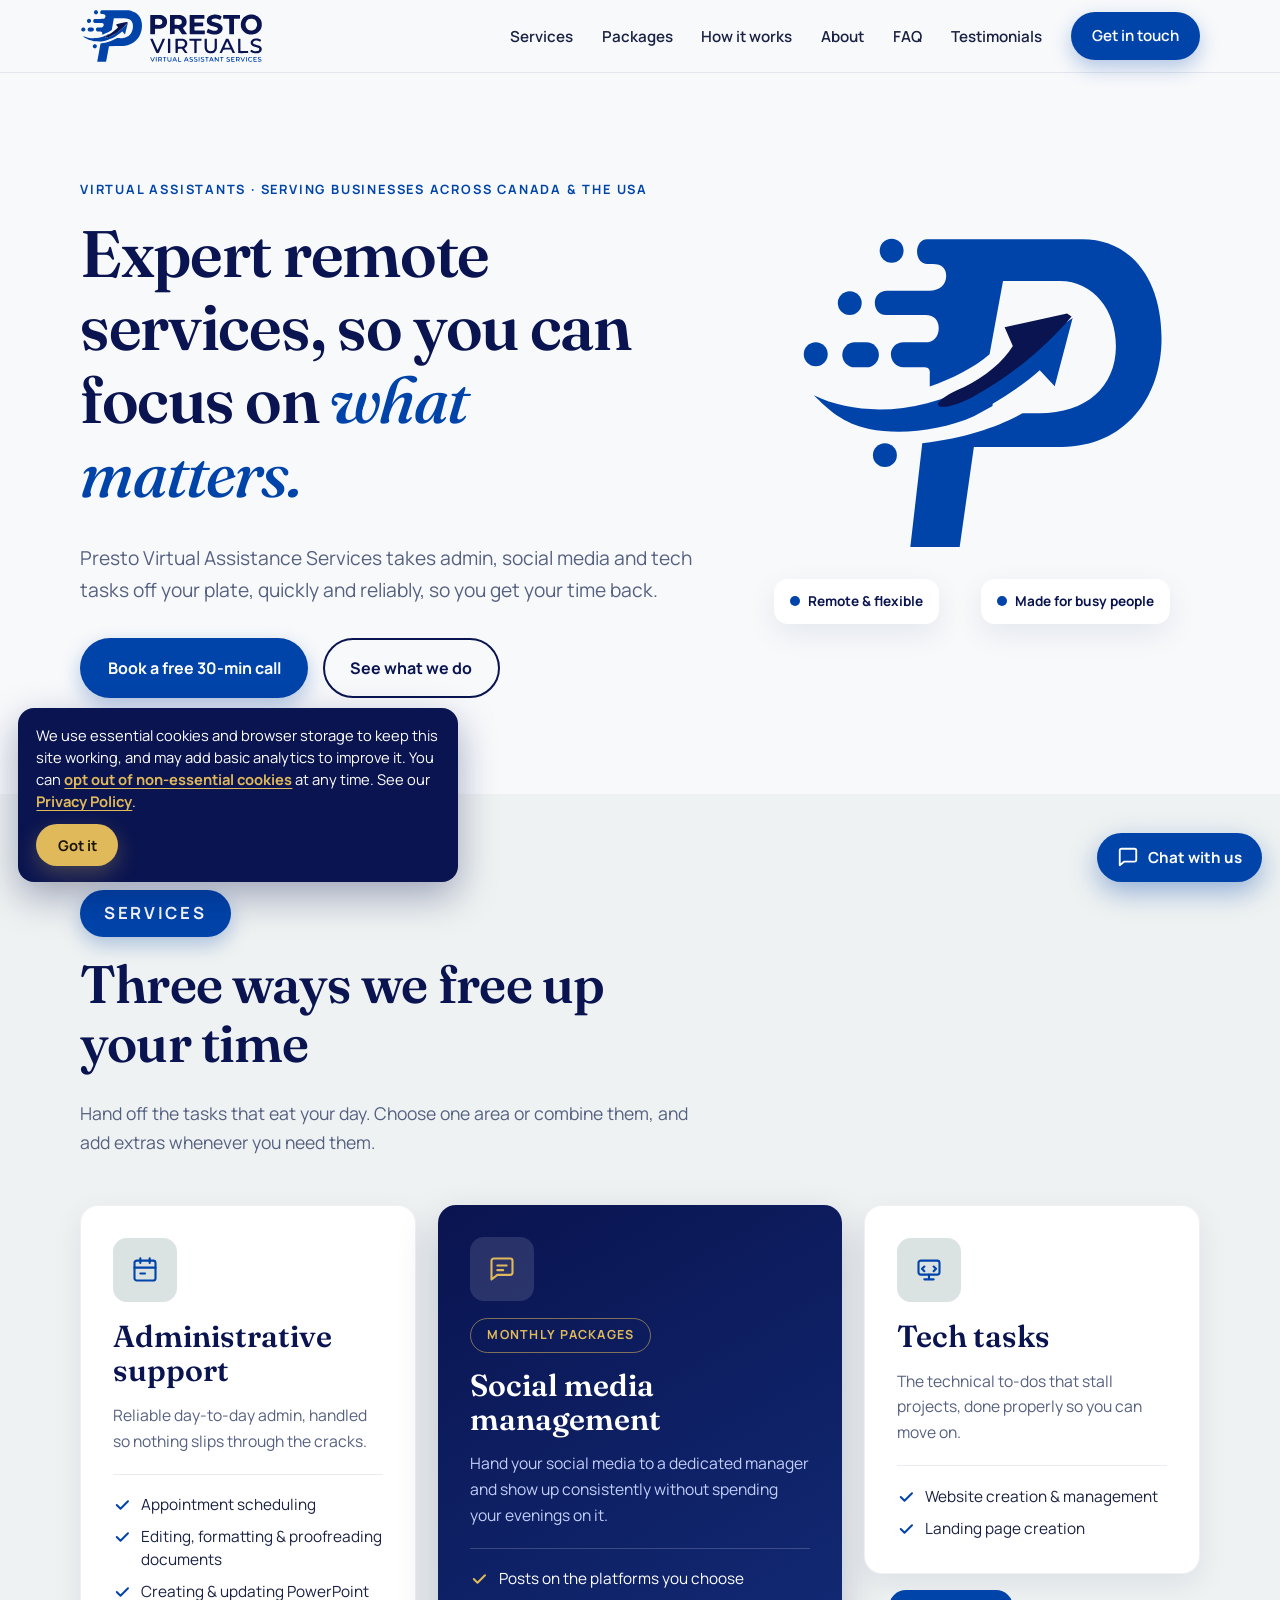
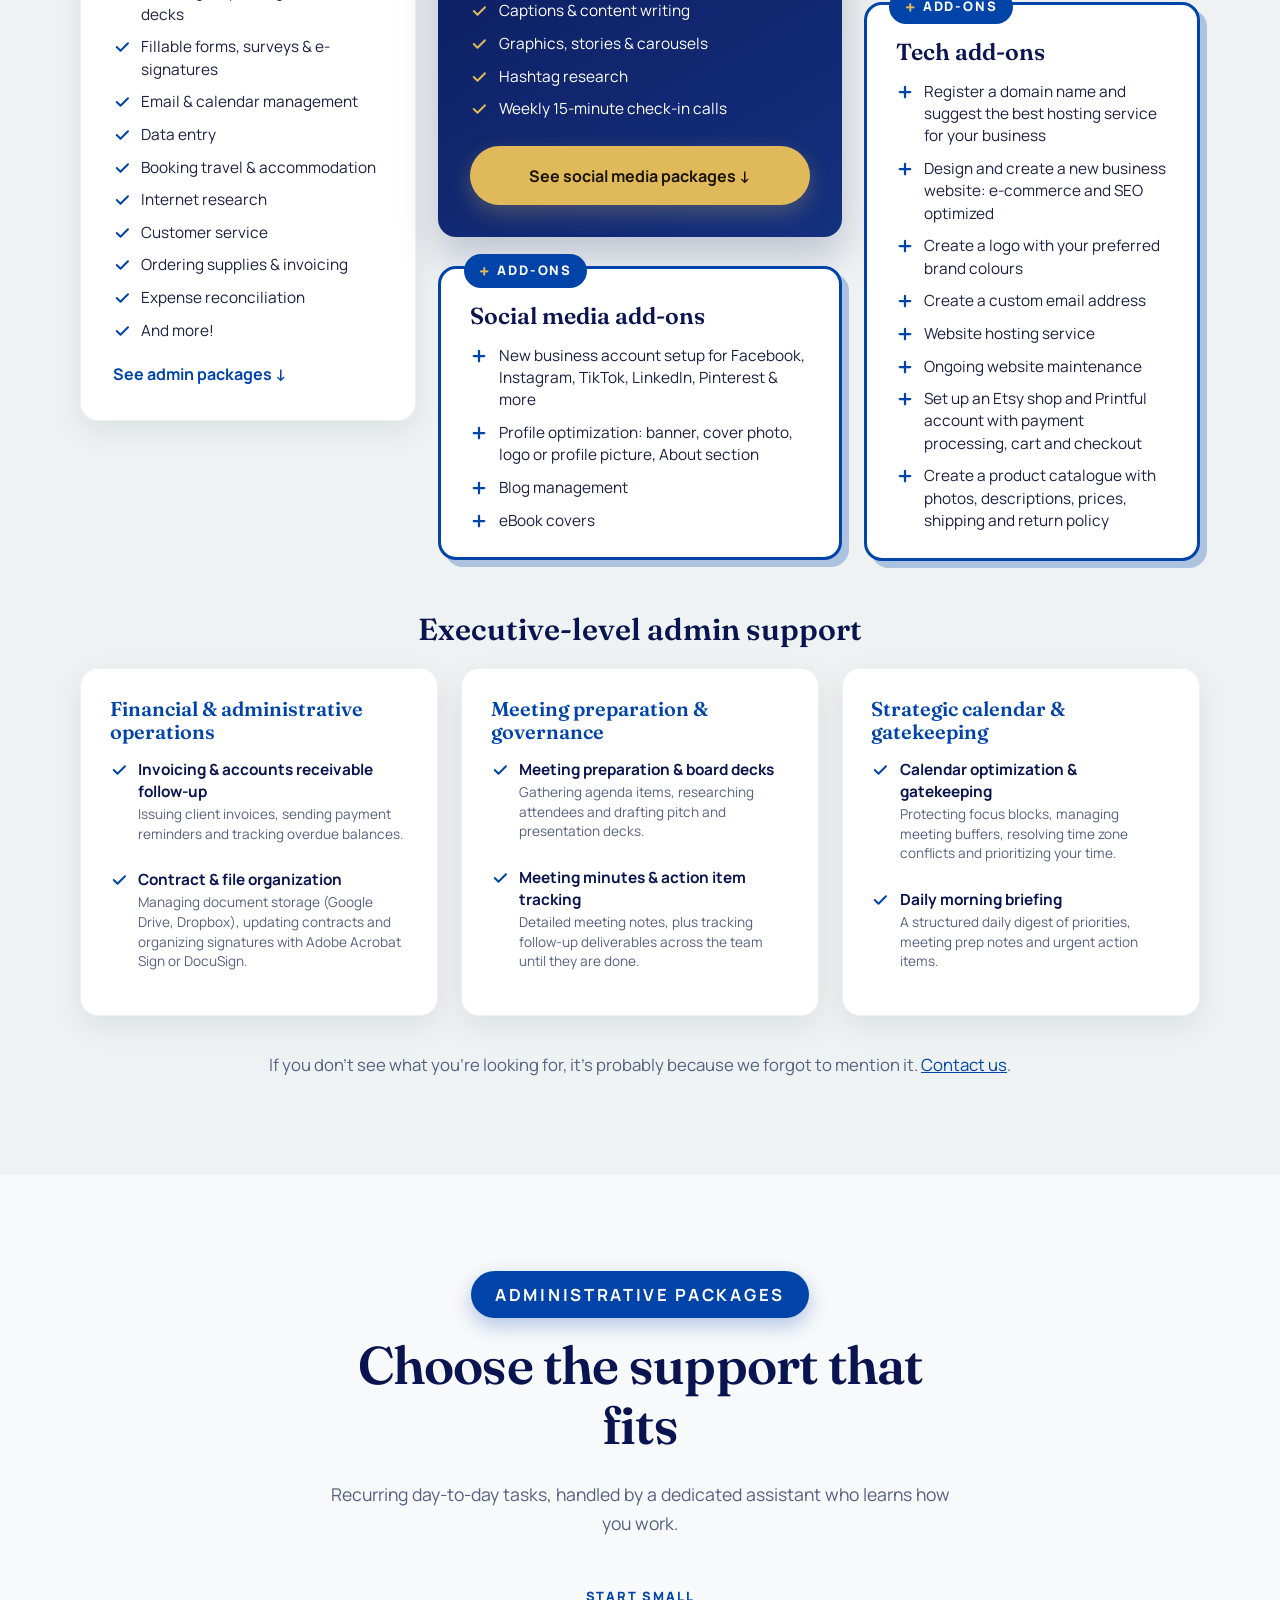
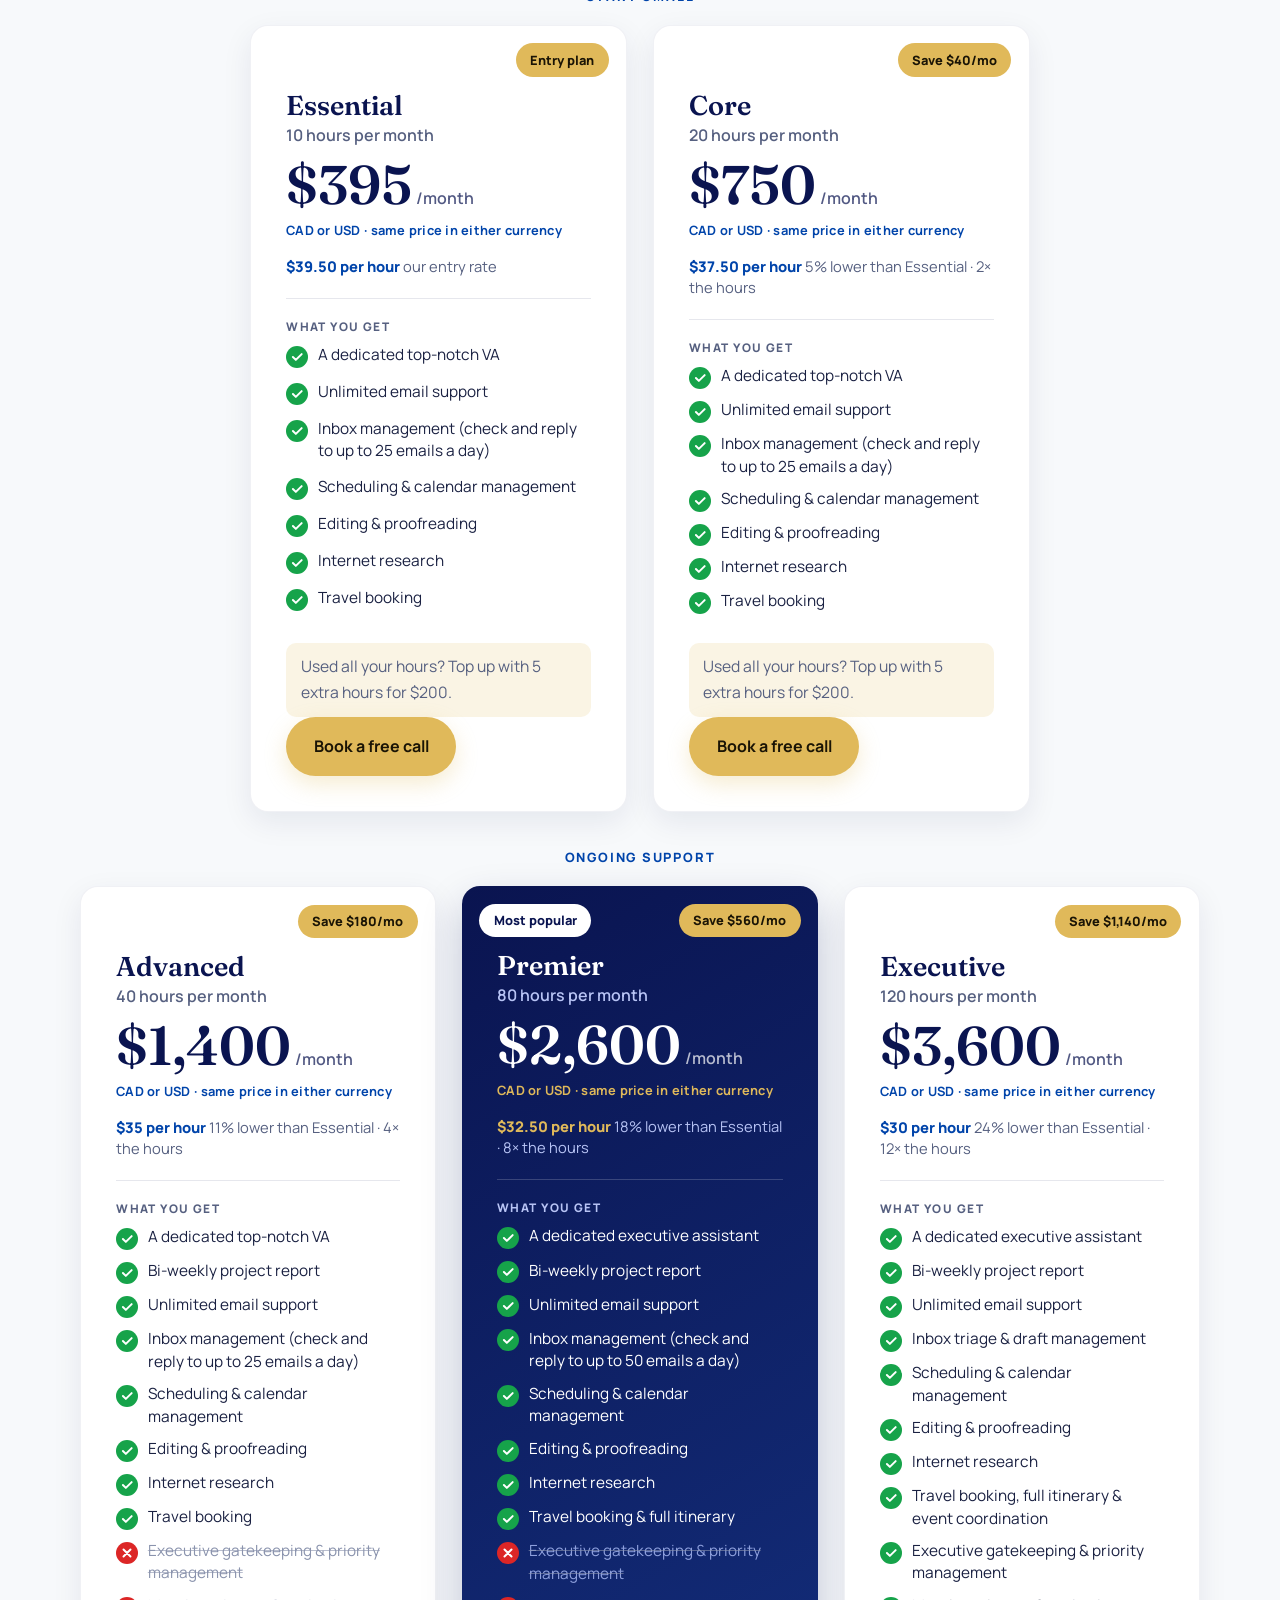
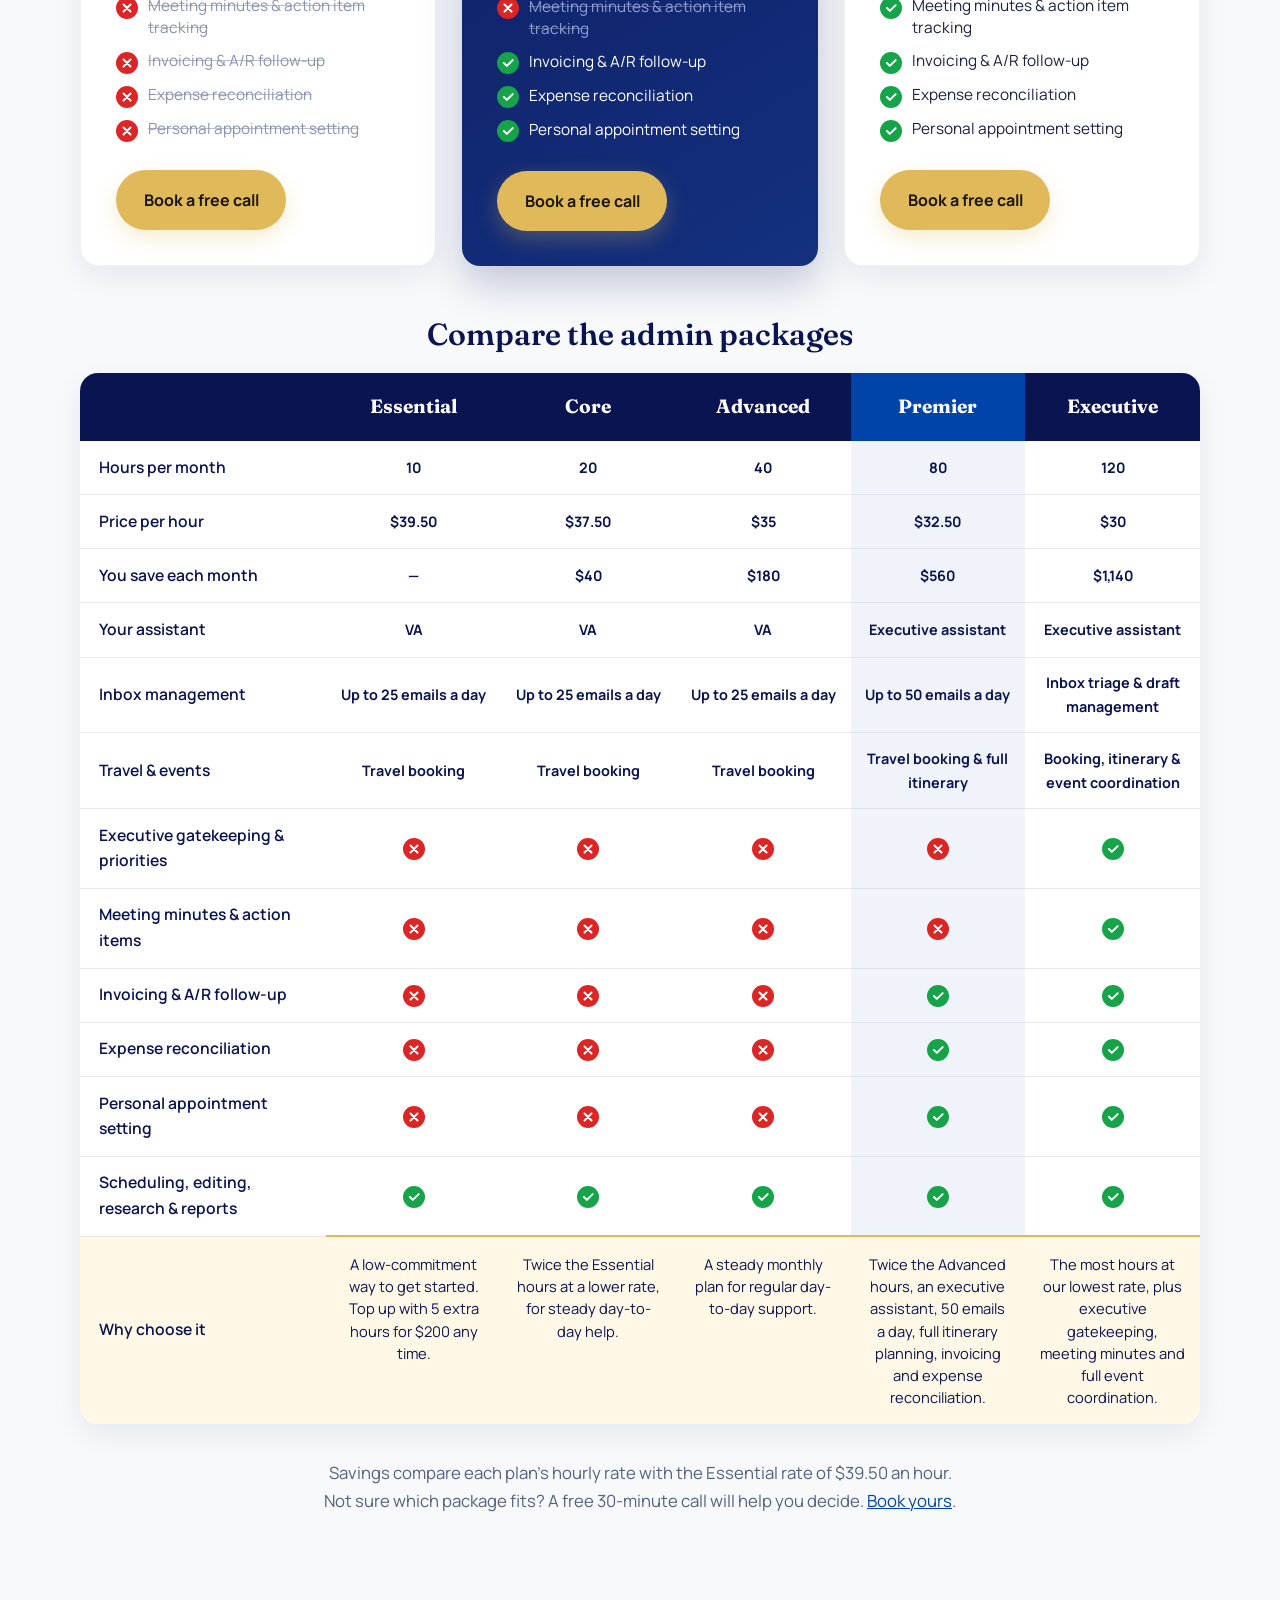
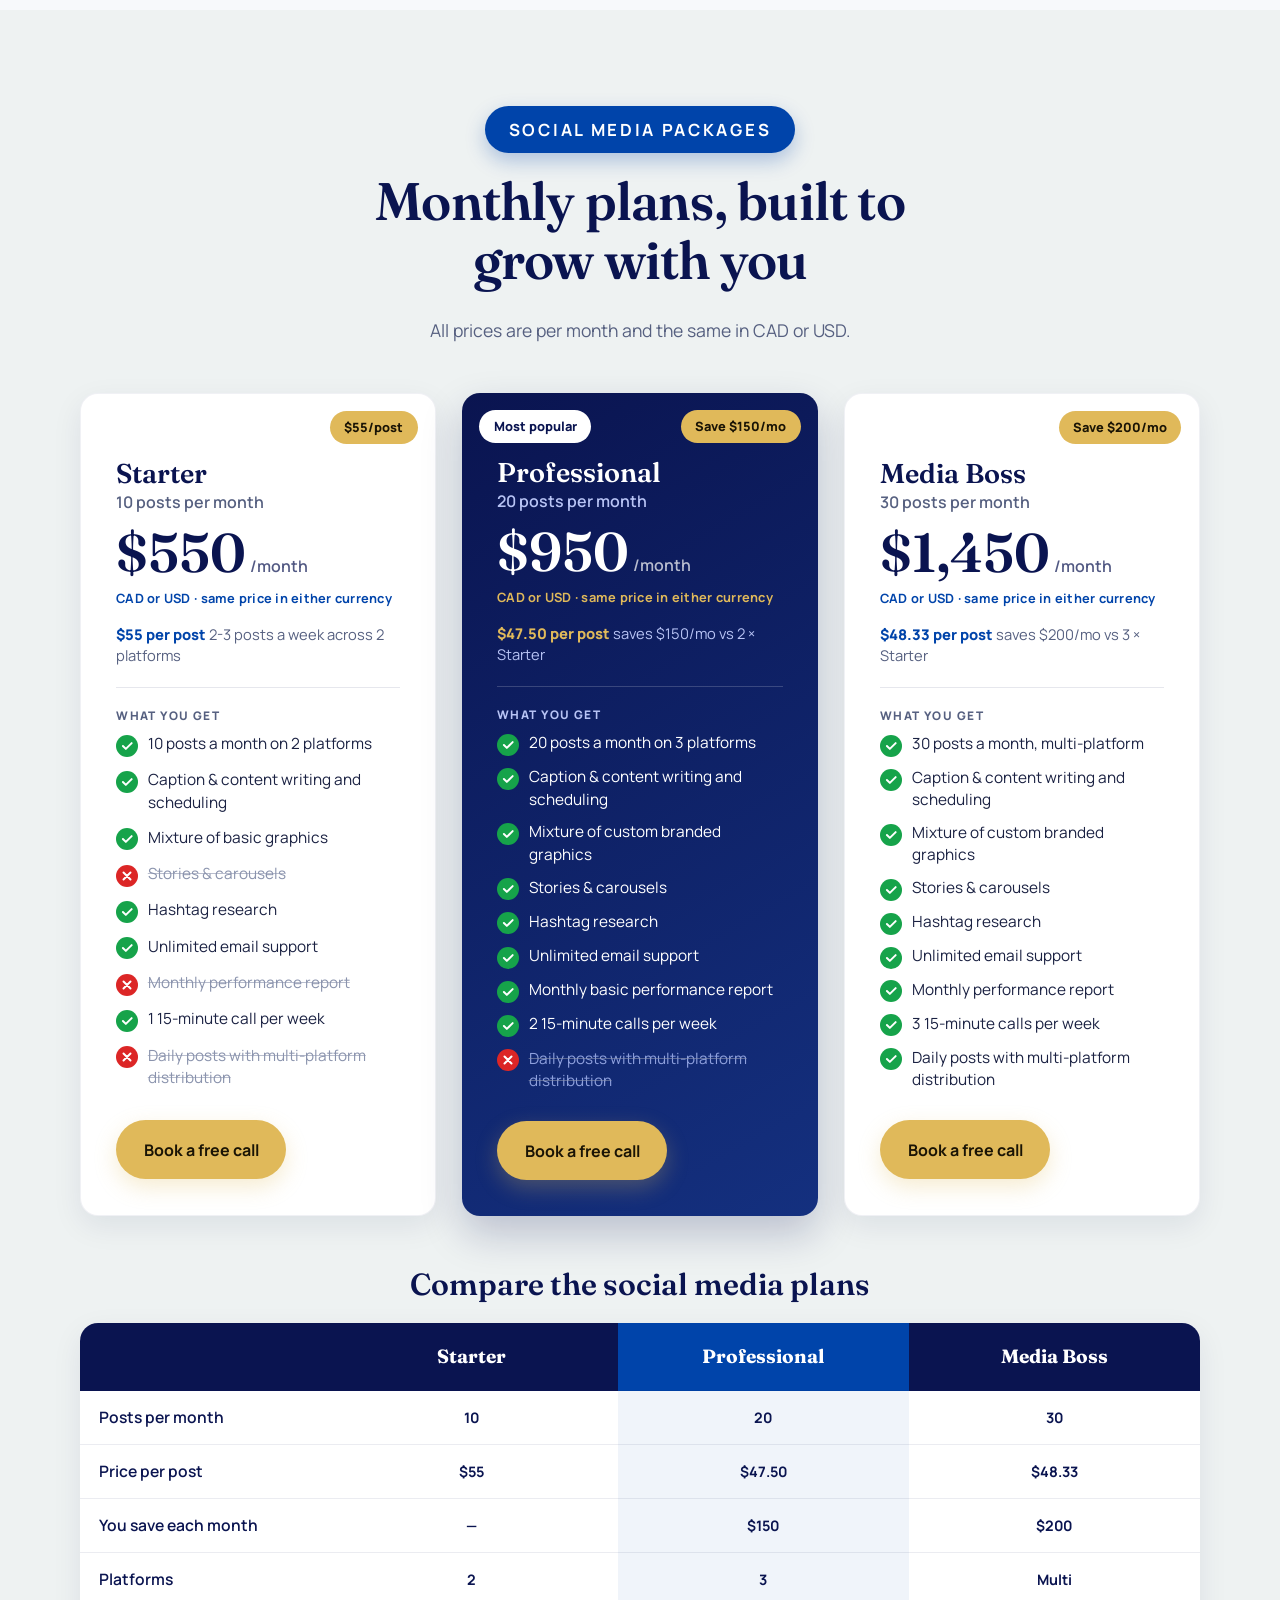
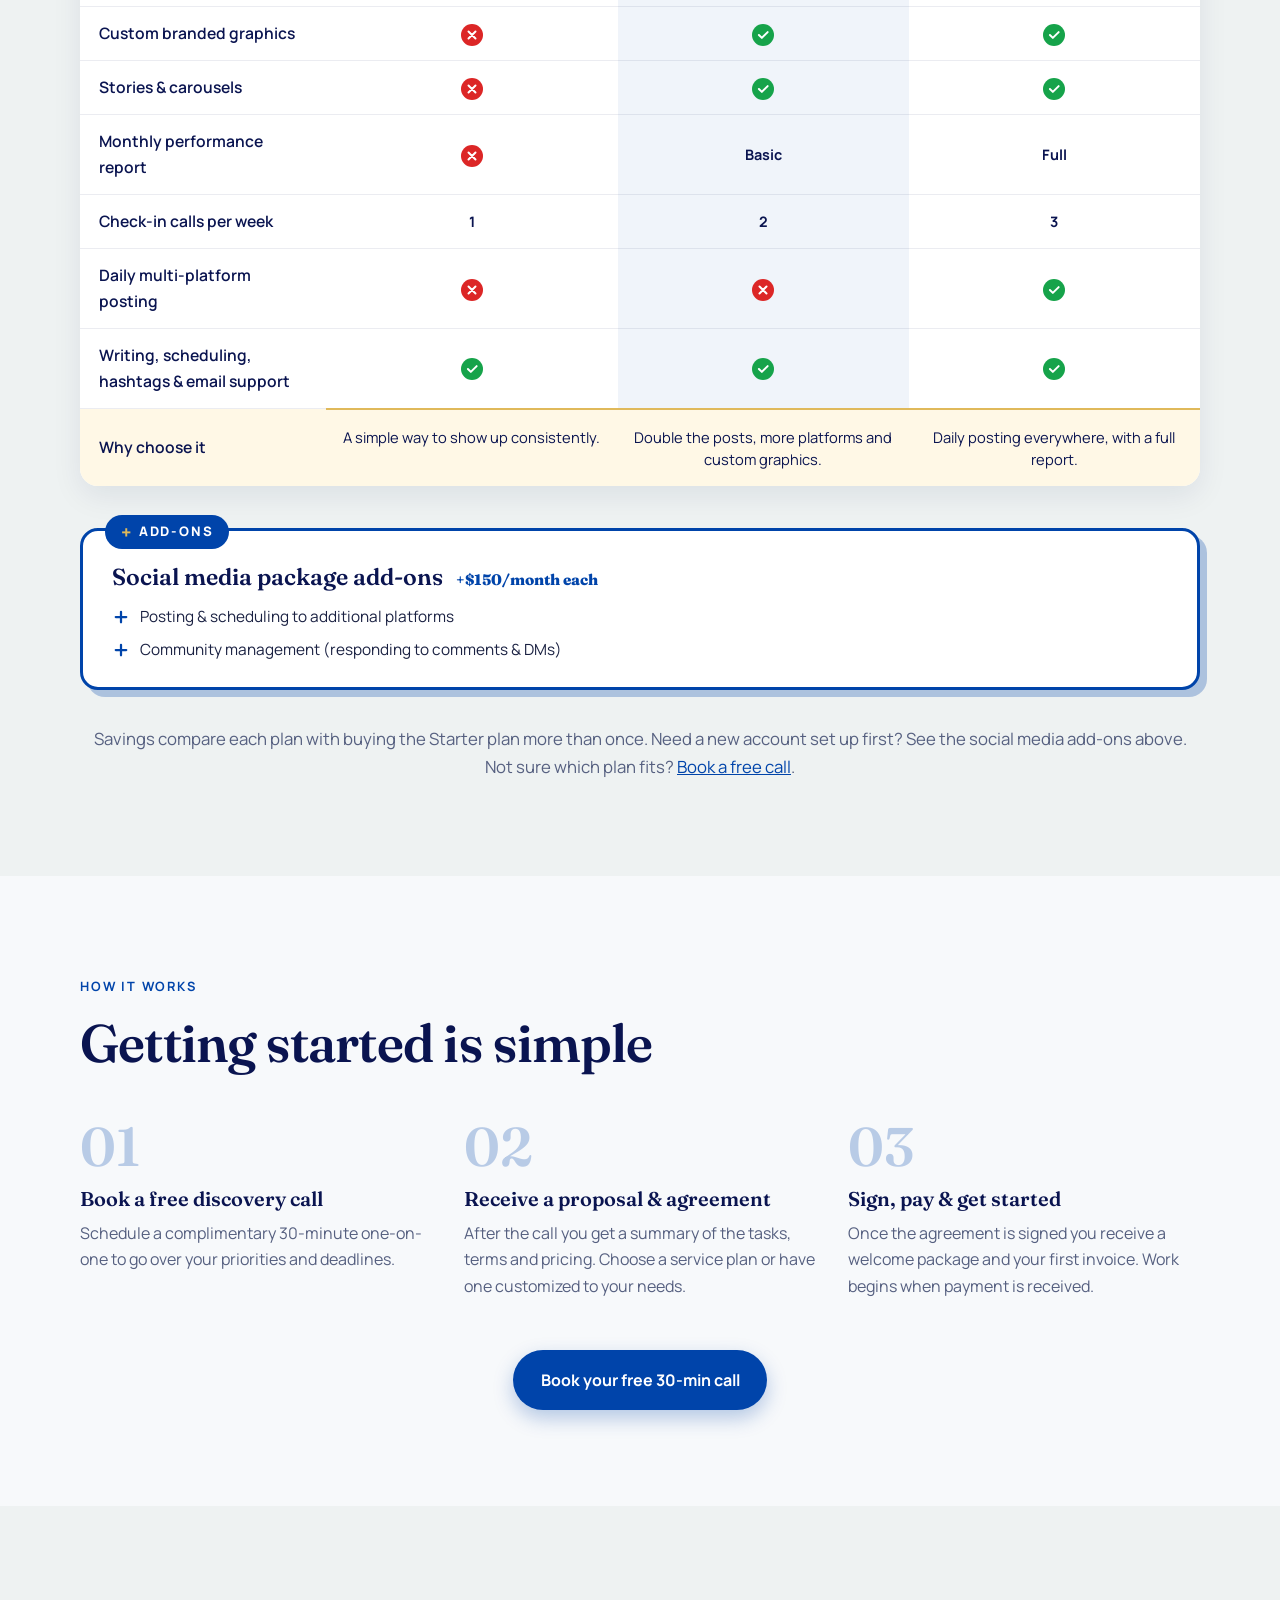
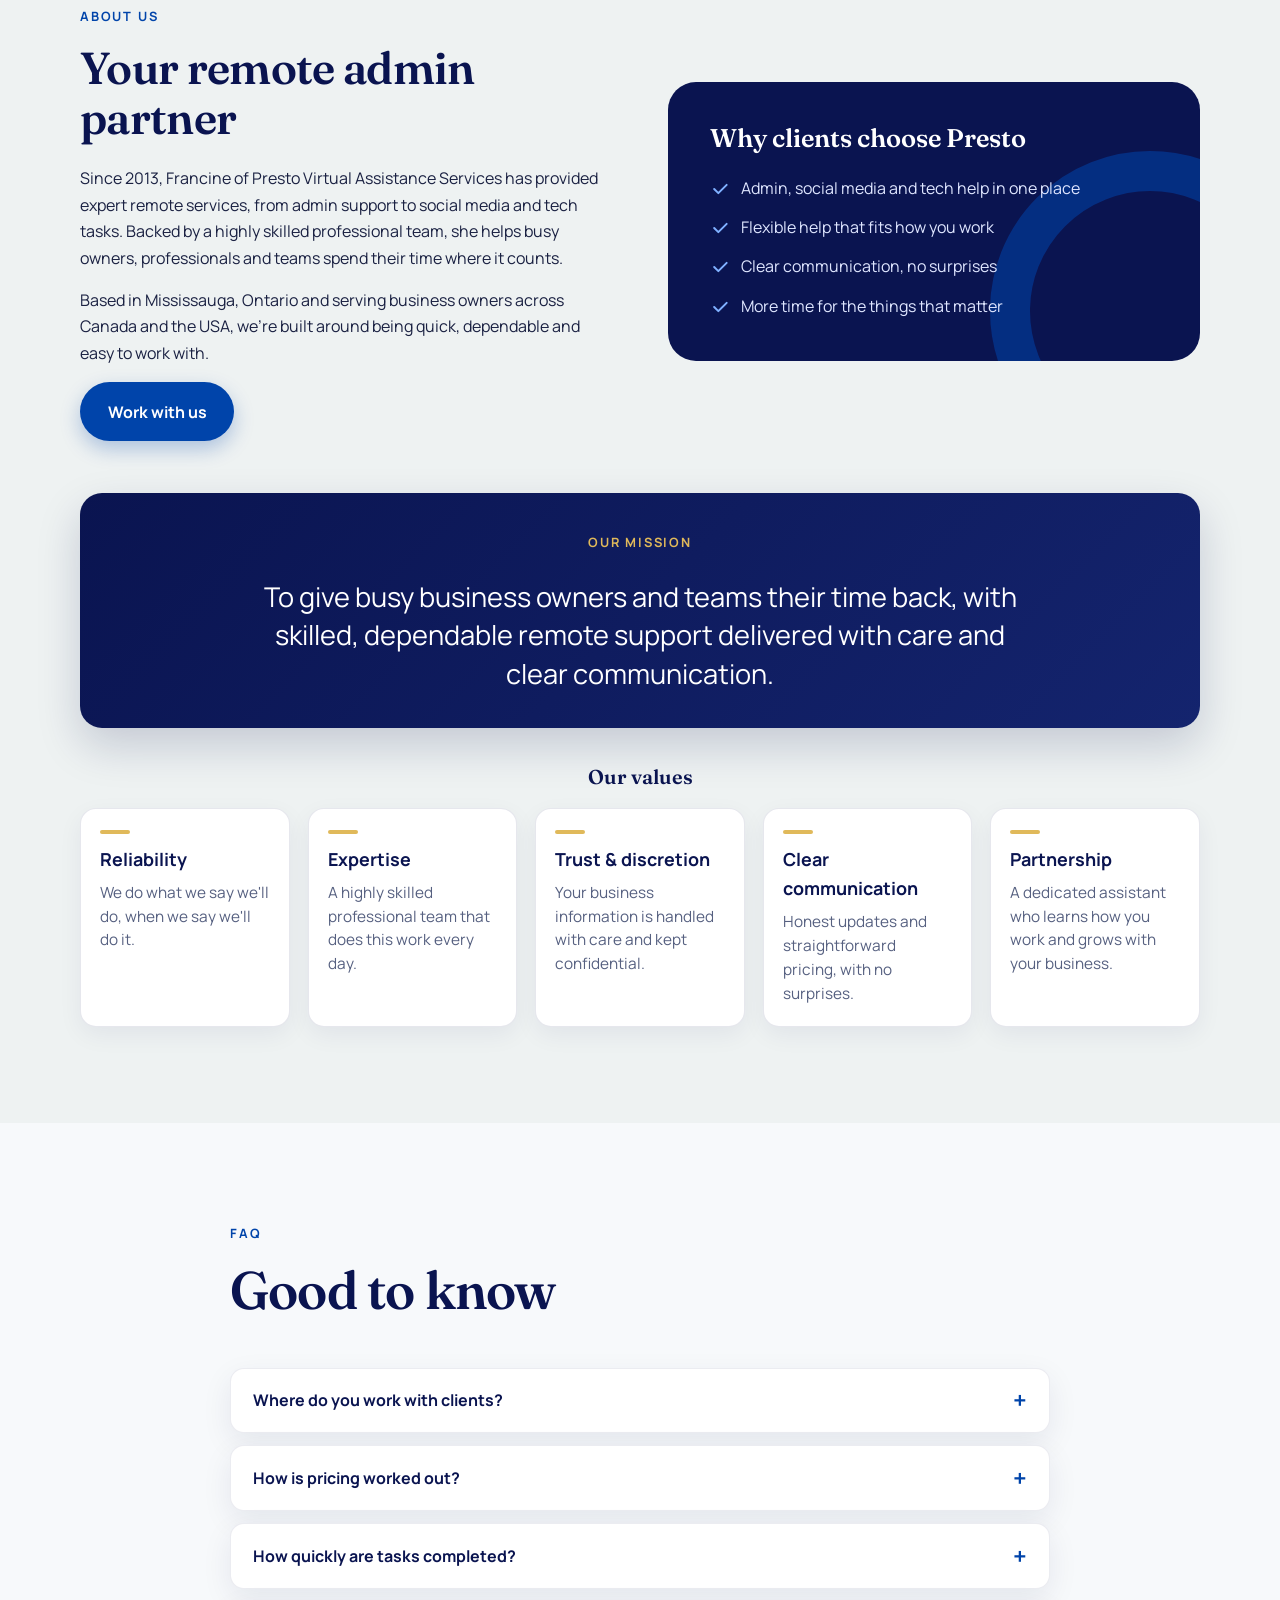
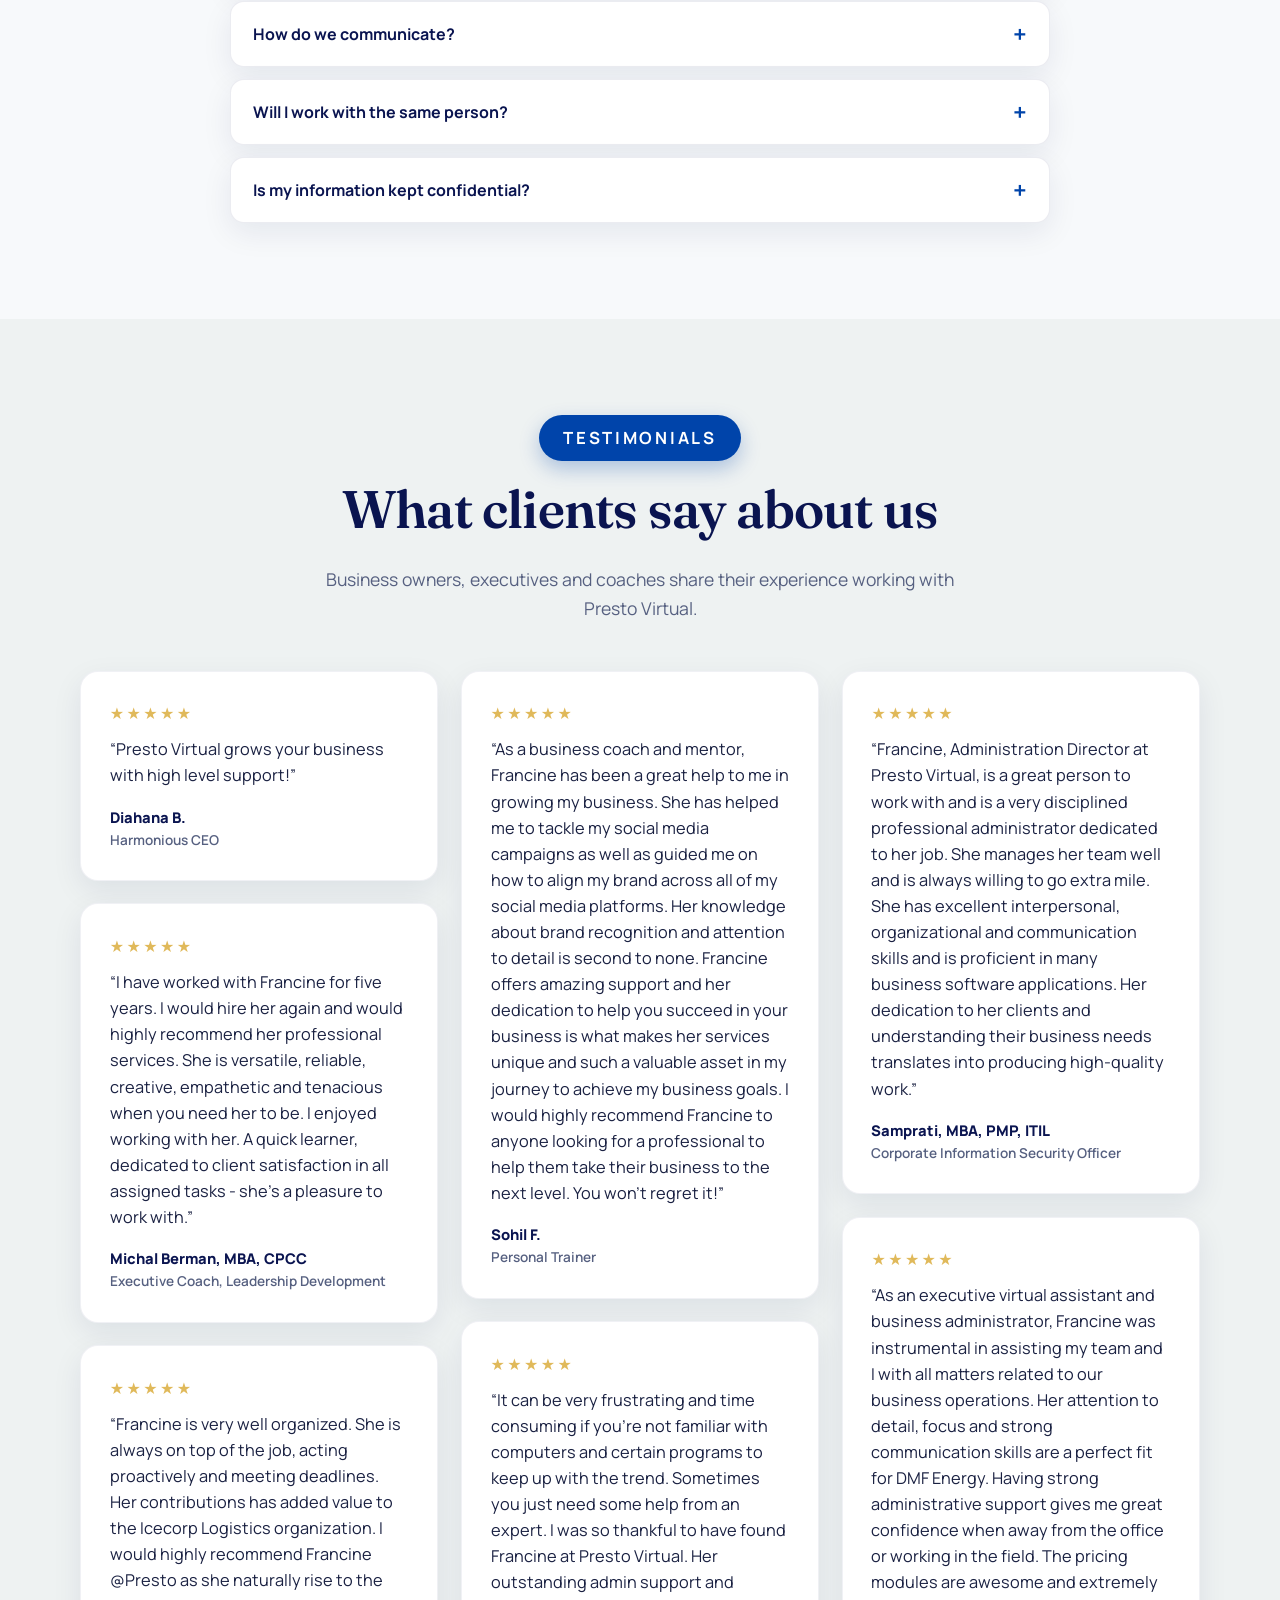
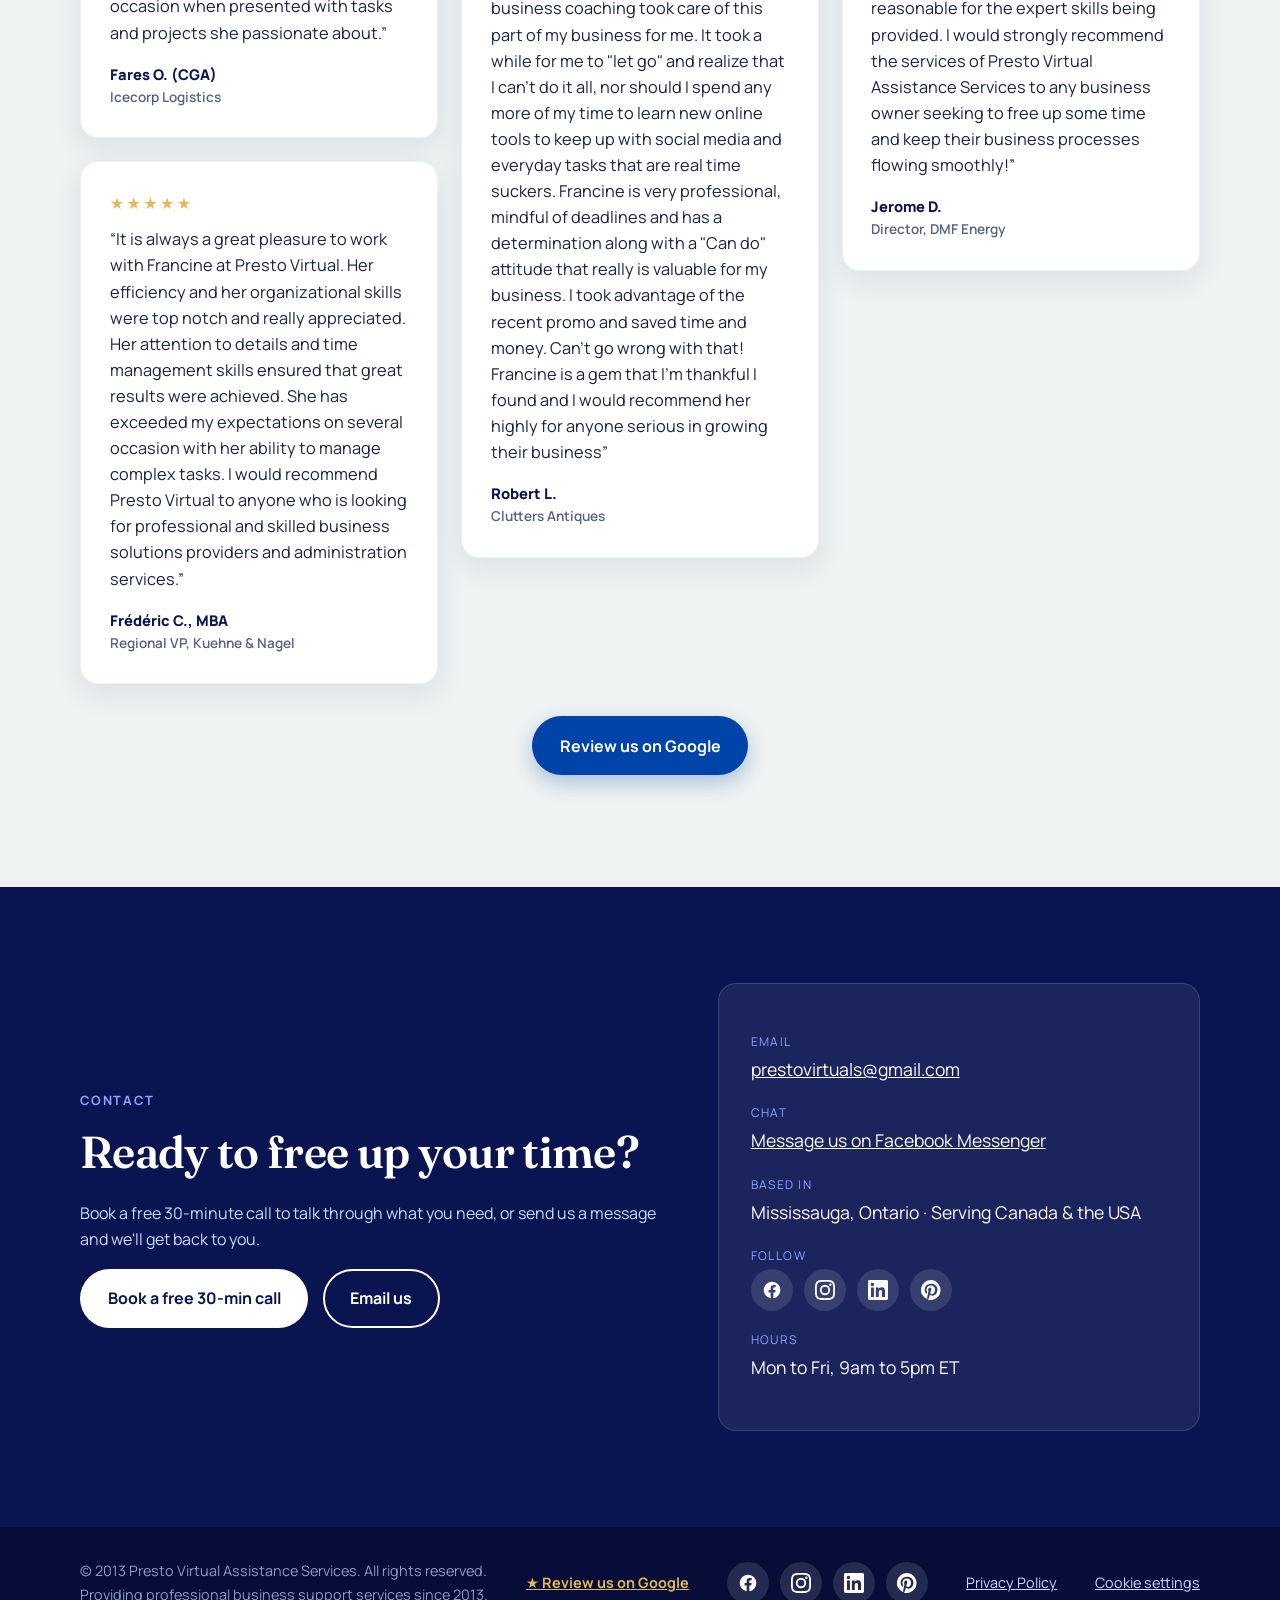
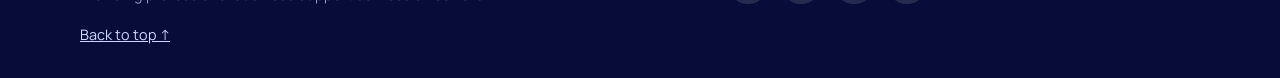
==== commit a093fbf9: "Add standalone Privacy Policy page and link it site-wide Co-Authored-By: Claude Sonnet 5.5 <noreply@" ====
--- a/index.html
+++ b/index.html
@@ -27,7 +27,7 @@
   <link rel="preconnect" href="https://fonts.googleapis.com">
   <link rel="preconnect" href="https://fonts.gstatic.com" crossorigin>
   <link href="https://fonts.googleapis.com/css2?family=Fraunces:ital,opsz,wght@0,9..144,500;0,9..144,600;1,9..144,500&family=Manrope:wght@400;500;600;700;800&display=swap" rel="stylesheet">
-  <link rel="stylesheet" href="css/style.css?v=20261124a">
+  <link rel="stylesheet" href="css/style.css?v=20261124b">
 
   <script type="application/ld+json">
   {
@@ -639,21 +639,21 @@
       <span>&copy; 2013 Presto Virtual Assistance Services. All rights reserved.<br>Providing professional business support services since 2013.</span>
       <a class="foot-review" href="https://g.page/r/CcXdg7asw18qEAE/review" target="_blank" rel="noopener noreferrer">&#9733; Review us on Google</a>
       <div class="social-links" aria-label="Follow Presto on social media"><a href="https://www.facebook.com/prestovirtual/" target="_blank" rel="noopener noreferrer" aria-label="Facebook" title="Facebook"><svg viewBox="0 0 24 24" aria-hidden="true"><path d="M22 12a10 10 0 1 0-11.6 9.9v-7H7.9V12h2.5V9.8c0-2.5 1.5-3.9 3.8-3.9 1.1 0 2.2.2 2.2.2v2.5h-1.3c-1.2 0-1.6.8-1.6 1.6V12h2.8l-.4 2.9h-2.3v7A10 10 0 0 0 22 12z"/></svg></a><a href="https://www.instagram.com/prestovaservices/" target="_blank" rel="noopener noreferrer" aria-label="Instagram" title="Instagram"><svg viewBox="0 0 24 24" aria-hidden="true"><path d="M12 2.2c3.2 0 3.6 0 4.8.1 3.3.1 4.8 1.7 4.9 4.9.1 1.3.1 1.6.1 4.8s0 3.6-.1 4.8c-.1 3.2-1.7 4.8-4.9 4.9-1.3.1-1.6.1-4.8.1s-3.6 0-4.8-.1c-3.3-.1-4.8-1.7-4.9-4.9C2.2 15.6 2.2 15.2 2.2 12s0-3.6.1-4.8C2.4 3.9 4 2.4 7.2 2.3 8.4 2.2 8.8 2.2 12 2.2zM12 0C8.7 0 8.3 0 7.1.1 2.7.3.3 2.7.1 7.1 0 8.3 0 8.7 0 12s0 3.7.1 4.9c.2 4.4 2.6 6.8 7 7C8.3 24 8.7 24 12 24s3.7 0 4.9-.1c4.4-.2 6.8-2.6 7-7 .1-1.2.1-1.6.1-4.9s0-3.7-.1-4.9c-.2-4.4-2.6-6.8-7-7C15.7 0 15.3 0 12 0zm0 5.8a6.2 6.2 0 1 0 0 12.4 6.2 6.2 0 0 0 0-12.4zM12 16a4 4 0 1 1 0-8 4 4 0 0 1 0 8zm6.4-11.8a1.4 1.4 0 1 0 0 2.9 1.4 1.4 0 0 0 0-2.9z"/></svg></a><a href="https://ca.linkedin.com/company/presto-virtual-assistance-services" target="_blank" rel="noopener noreferrer" aria-label="LinkedIn" title="LinkedIn"><svg viewBox="0 0 24 24" aria-hidden="true"><path d="M20.4 20.5h-3.6v-5.6c0-1.3 0-3-1.8-3s-2.1 1.4-2.1 2.9v5.7H9.4V9h3.4v1.6c.5-.9 1.6-1.8 3.4-1.8 3.6 0 4.3 2.4 4.3 5.5v6.2zM5.3 7.4a2.1 2.1 0 1 1 0-4.200 2.1 2.1 0 0 1 0 4.200zM7.1 20.5H3.600V9h3.500v11.500zM22.200 0H1.800C.8 0 0 .8 0 1.700v20.600c0 .9.8 1.700 1.800 1.700h20.400c1 0 1.800-.8 1.800-1.700V1.700C24 .8 23.200 0 22.200 0z"/></svg></a><a href="https://www.pinterest.com/prestov/" target="_blank" rel="noopener noreferrer" aria-label="Pinterest" title="Pinterest"><svg viewBox="0 0 24 24" aria-hidden="true"><path d="M12 0a12 12 0 0 0-4.400 23.200c-.1-.9-.2-2.400 0-3.400l1.400-6s-.4-.7-.4-1.800c0-1.700 1-2.900 2.200-2.900 1 0 1.500.8 1.500 1.700 0 1-.7 2.600-1 4-.3 1.200.6 2.200 1.800 2.200 2.100 0 3.800-2.300 3.800-5.500 0-2.900-2.100-4.900-5-4.900-3.400 0-5.400 2.600-5.400 5.200 0 1 .4 2.100.9 2.700.1.100.1.200.1.300l-.3 1.400c-.1.200-.2.300-.4.200-1.500-.7-2.400-2.900-2.400-4.600 0-3.800 2.800-7.300 7.900-7.300 4.200 0 7.400 3 7.400 6.900 0 4.100-2.600 7.500-6.200 7.500-1.200 0-2.400-.6-2.800-1.400l-.8 2.900c-.3 1.100-1 2.400-1.500 3.200A12 12 0 1 0 12 0z"/></svg></a></div>
-      <a href="https://drive.google.com/file/d/1q6FDdYo1T8ZZS-jewS6wp12DiJAp3mtY/view?usp=sharing" target="_blank" rel="noopener noreferrer">Privacy Policy</a>
+      <a href="privacy.html">Privacy Policy</a>
       <a href="#" data-cookie-settings>Cookie settings</a>
       <a href="#top">Back to top ↑</a>
     </div>
   </footer>
 
   <div class="cookie-note" id="cookie-note" role="region" aria-label="Cookie notice" hidden>
-    <p class="cookie-msg">We use essential cookies and browser storage to keep this site working, and may add basic analytics to improve it. You can <a href="#cookie-optout" id="cookie-optout">opt out of non-essential cookies</a> at any time. See our <a href="https://drive.google.com/file/d/1q6FDdYo1T8ZZS-jewS6wp12DiJAp3mtY/view?usp=sharing" target="_blank" rel="noopener noreferrer">Privacy Policy</a>.</p>
+    <p class="cookie-msg">We use essential cookies and browser storage to keep this site working, and may add basic analytics to improve it. You can <a href="#cookie-optout" id="cookie-optout">opt out of non-essential cookies</a> at any time. See our <a href="privacy.html">Privacy Policy</a>.</p>
     <p class="cookie-status" role="status" aria-live="polite"></p>
     <div class="cookie-actions"><button type="button" class="btn btn-gold" id="cookie-ok">Got it</button></div>
   </div>
 
-  <script src="js/main.js?v=20261124a"></script>
-  <script src="js/chat-config.js?v=20261124a"></script>
-  <script src="js/chat.js?v=20261124a" defer></script>
-  <script src="js/consent.js?v=20261124a"></script>
+  <script src="js/main.js?v=20261124b"></script>
+  <script src="js/chat-config.js?v=20261124b"></script>
+  <script src="js/chat.js?v=20261124b" defer></script>
+  <script src="js/consent.js?v=20261124b"></script>
 </body>
 </html>
--- a/css/style.css
+++ b/css/style.css
@@ -539,3 +539,13 @@
 .cookie-status { margin: 0; }
 .foot a[data-cookie-settings] { cursor: pointer; }
 @media (max-width: 760px) { .cookie-note { left: 12px; right: 12px; bottom: 84px; max-width: none; } }
+
+/* Legal / policy pages */
+.legal { max-width: 780px; }
+.legal h1 { font-family: var(--font-head); color: var(--navy); font-size: clamp(2rem, 4vw, 2.8rem); margin: 0 0 .3rem; }
+.legal-date { color: var(--muted); margin: 0 0 2rem; font-weight: 600; }
+.legal h2 { font-family: var(--font-head); color: var(--navy); font-size: 1.35rem; margin: 2.1rem 0 .55rem; }
+.legal p, .legal li { line-height: 1.7; color: var(--ink, #1c2340); }
+.legal ul { padding-left: 1.2rem; }
+.legal li { margin: .35rem 0; }
+.legal a { color: var(--blue); text-decoration: underline; text-underline-offset: 3px; }
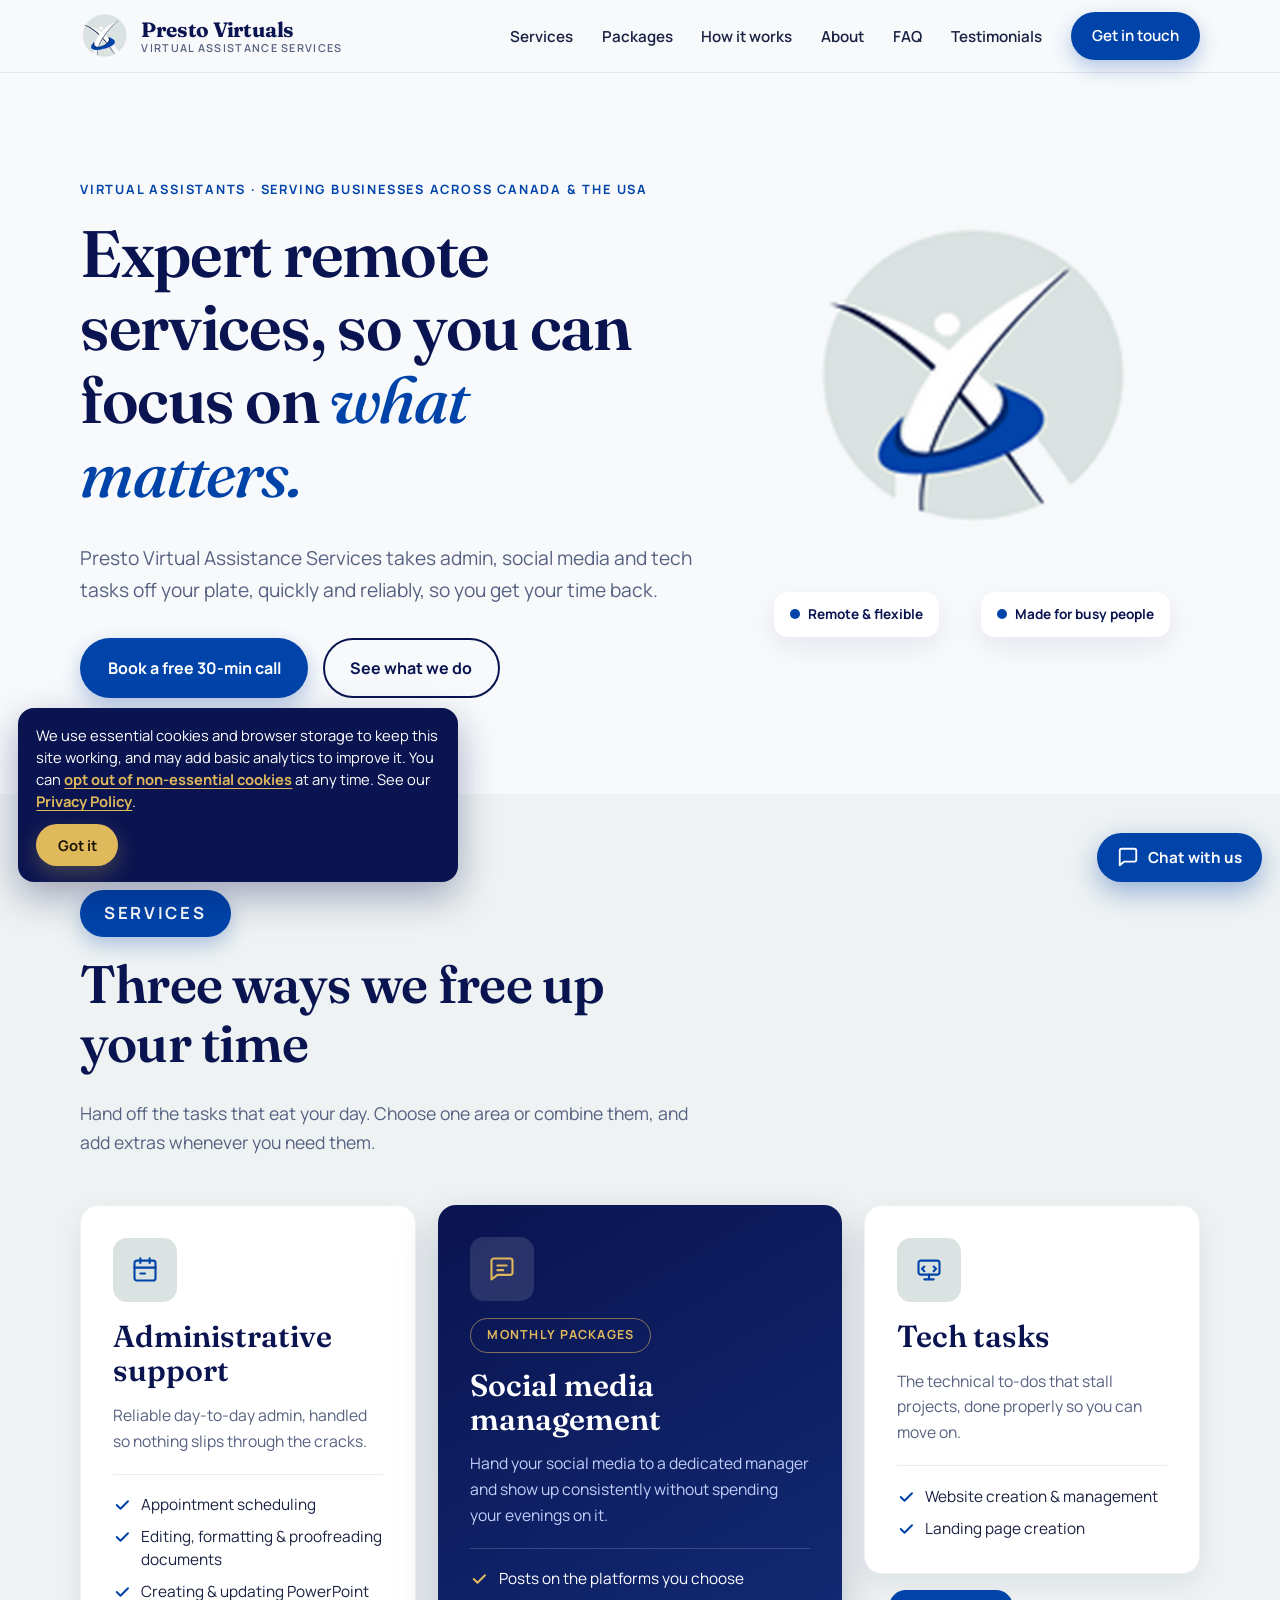
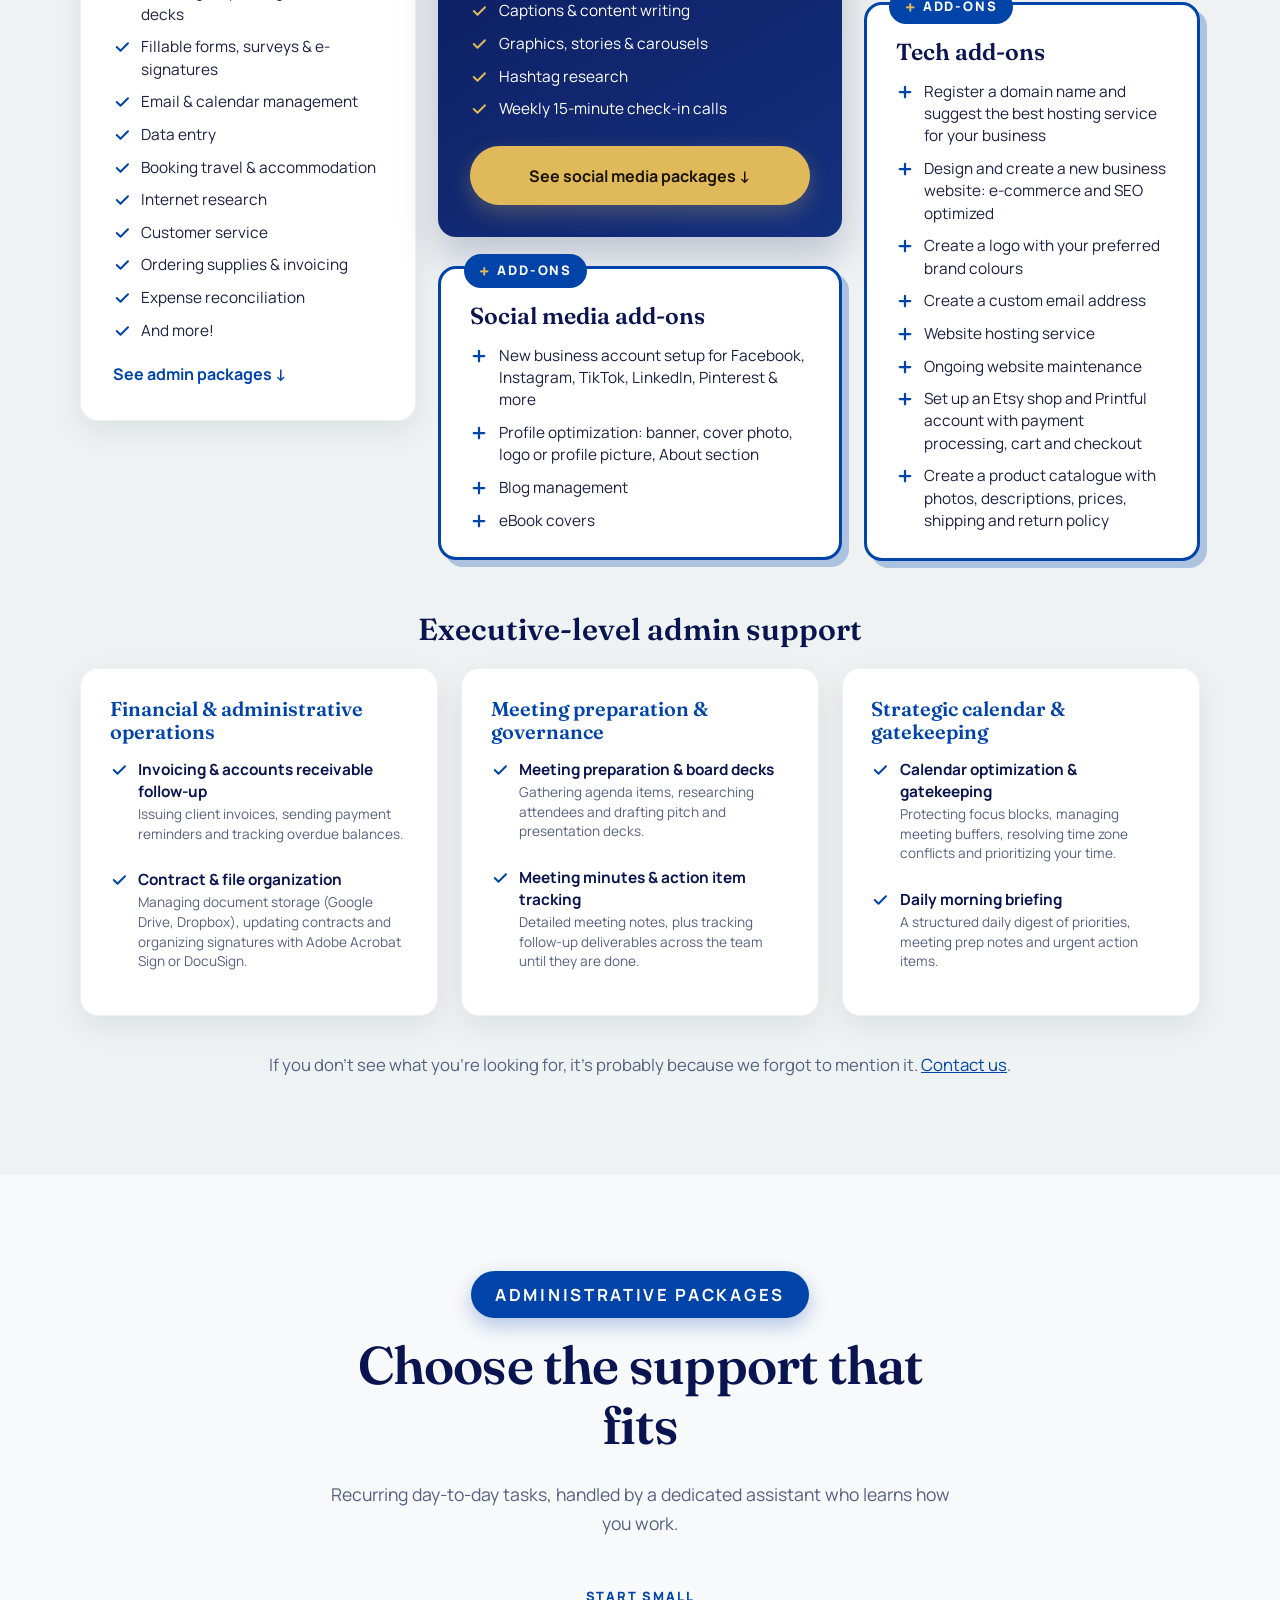
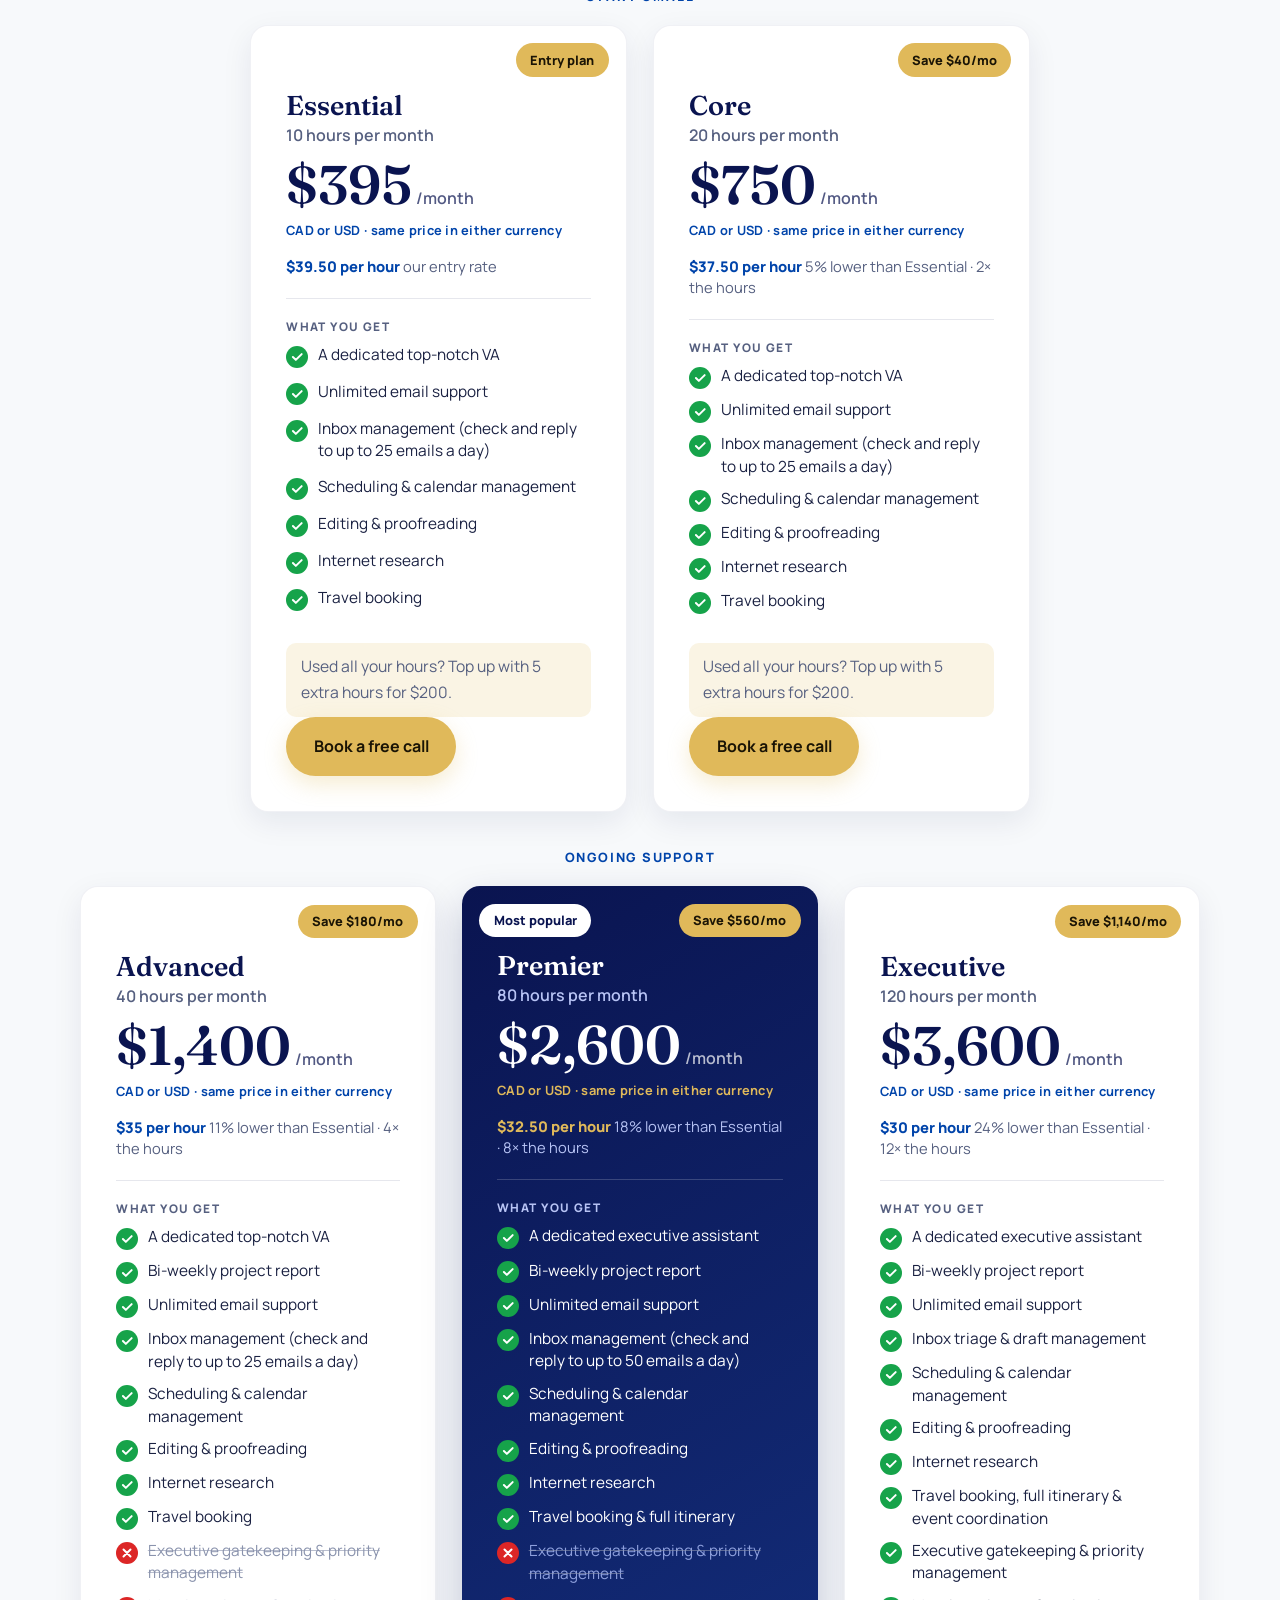
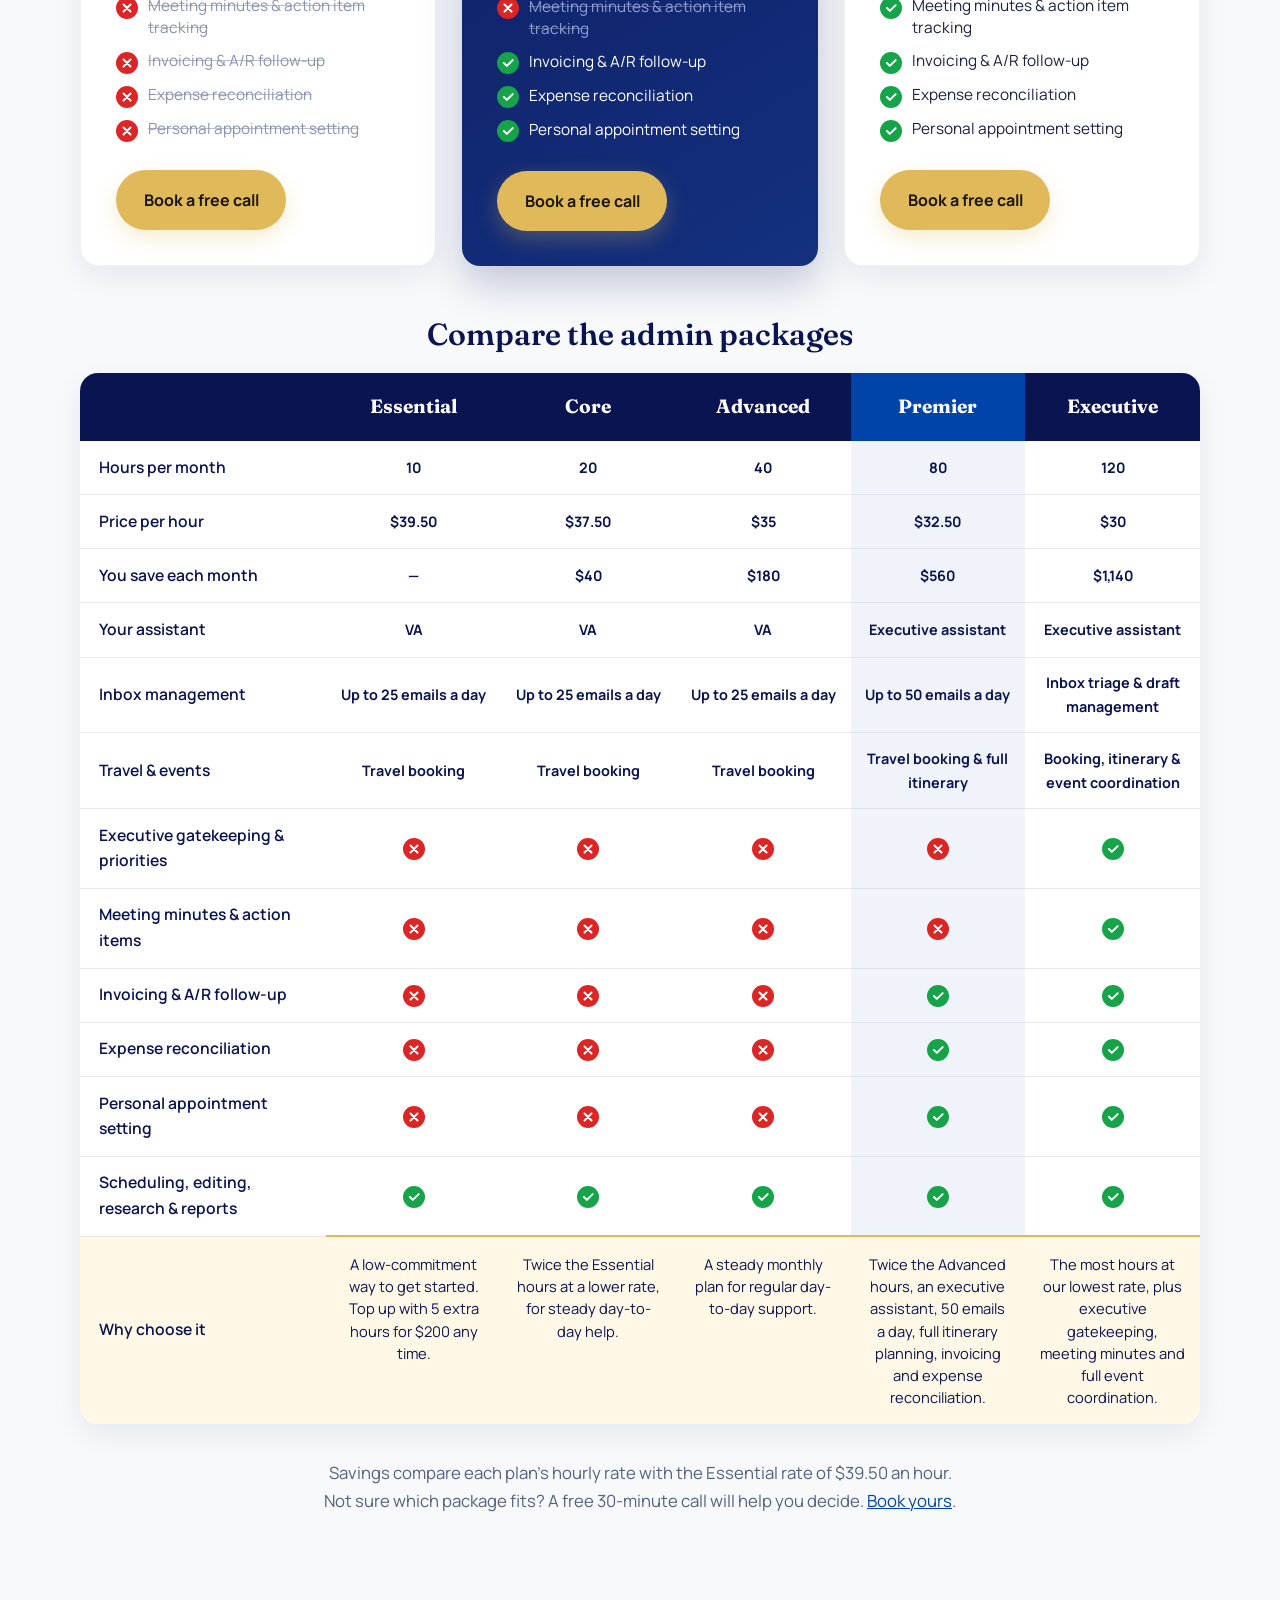
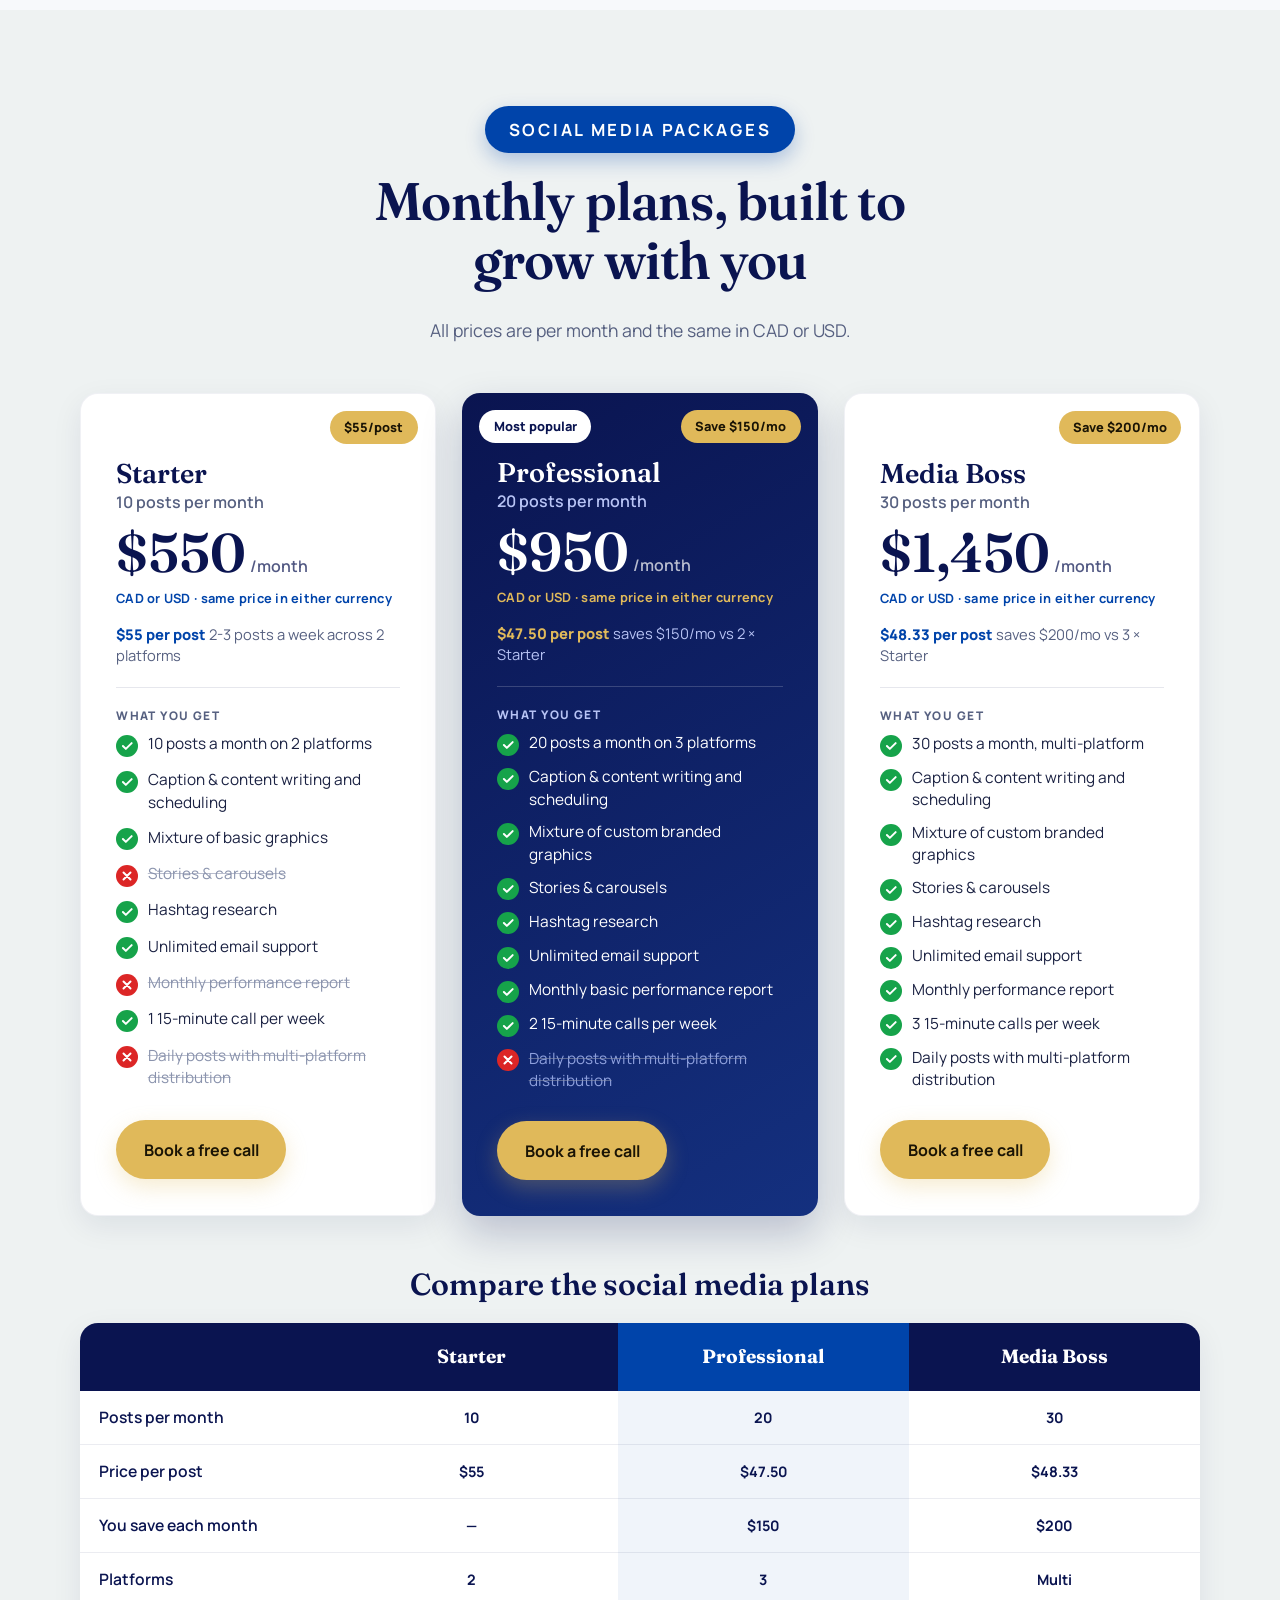
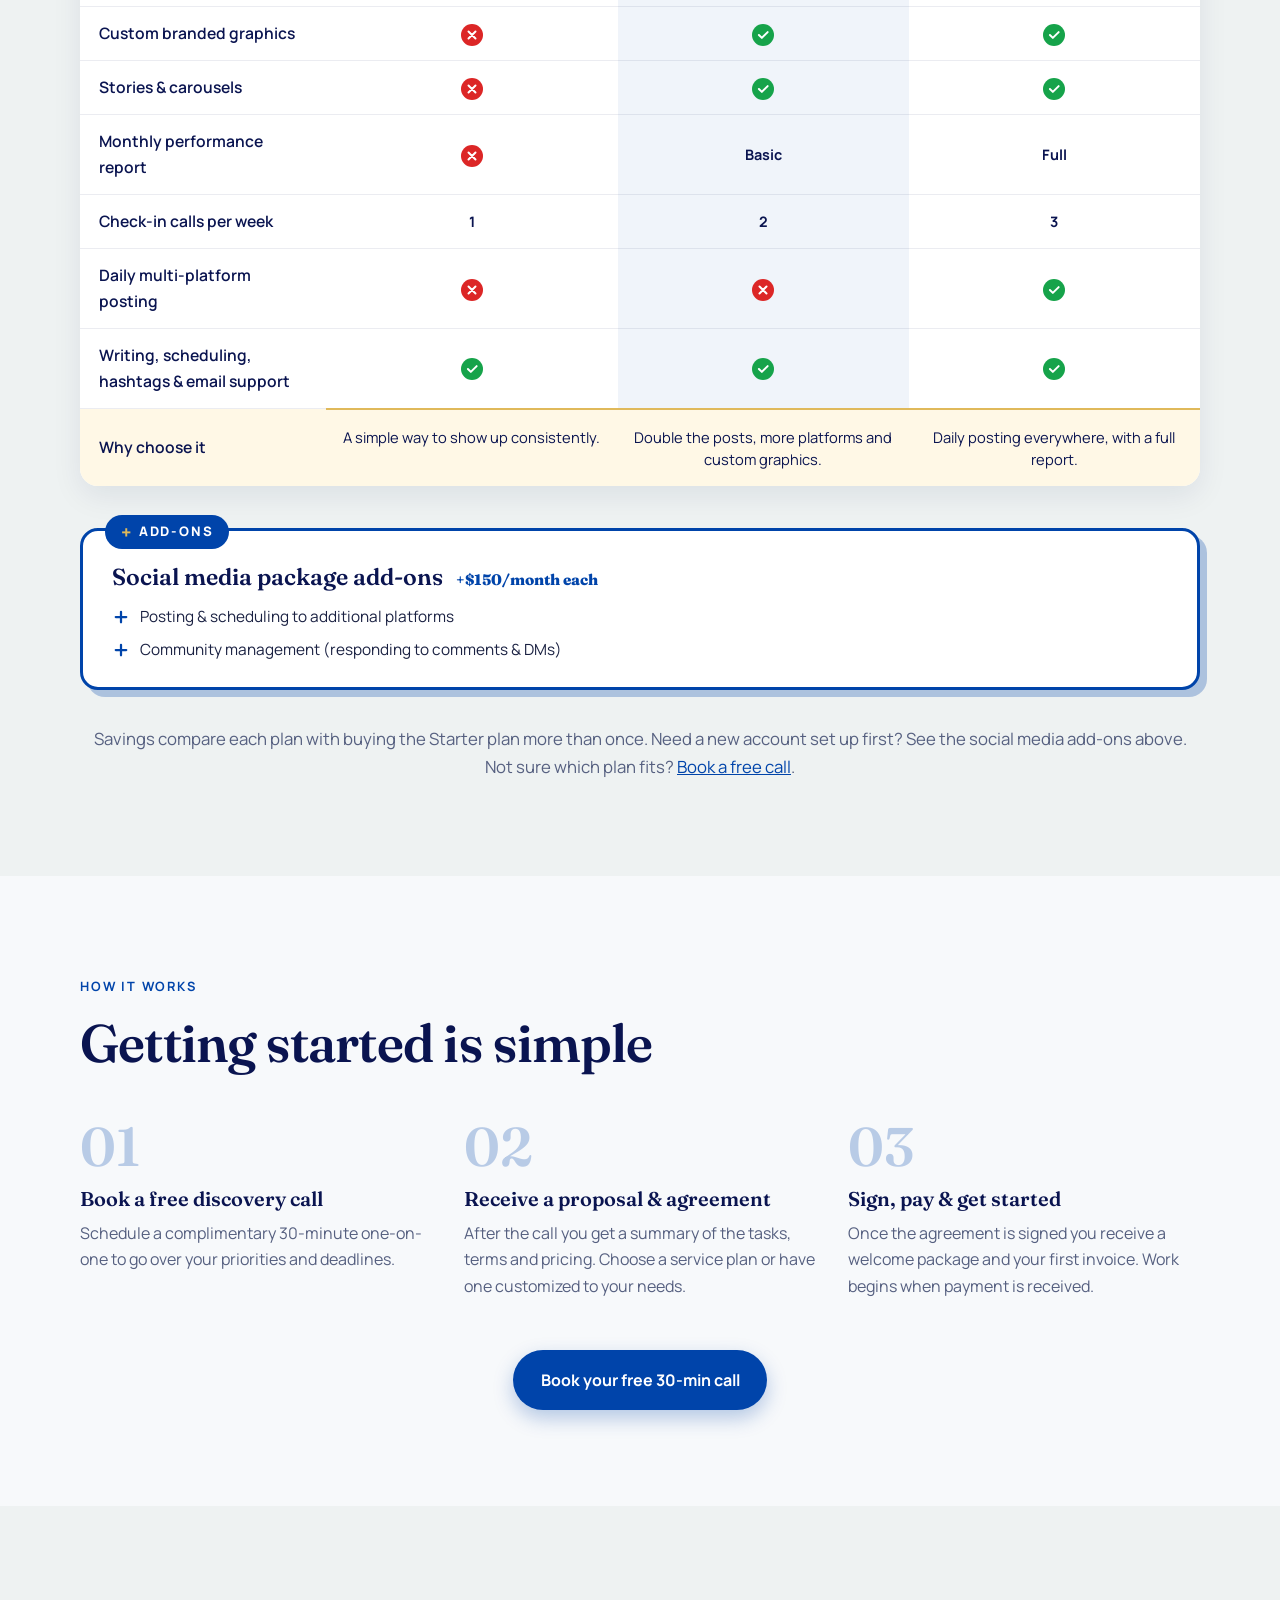
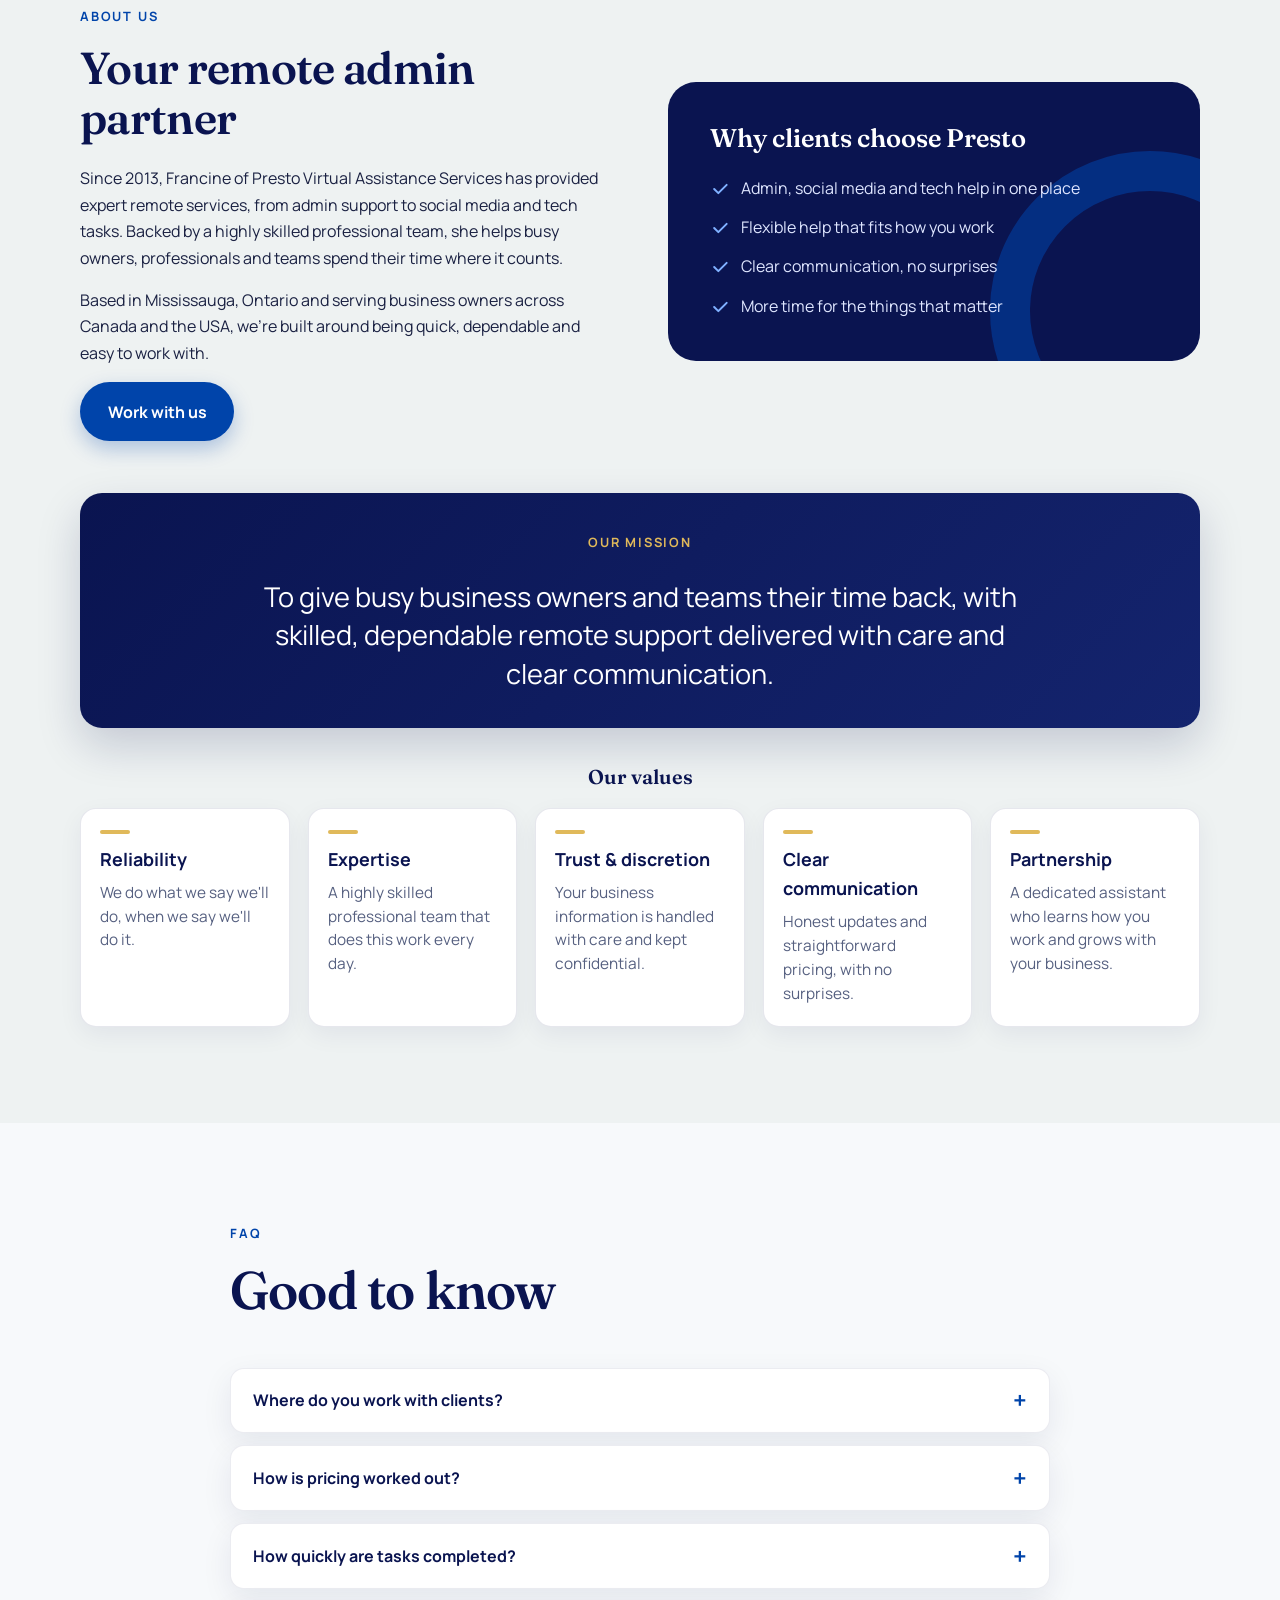
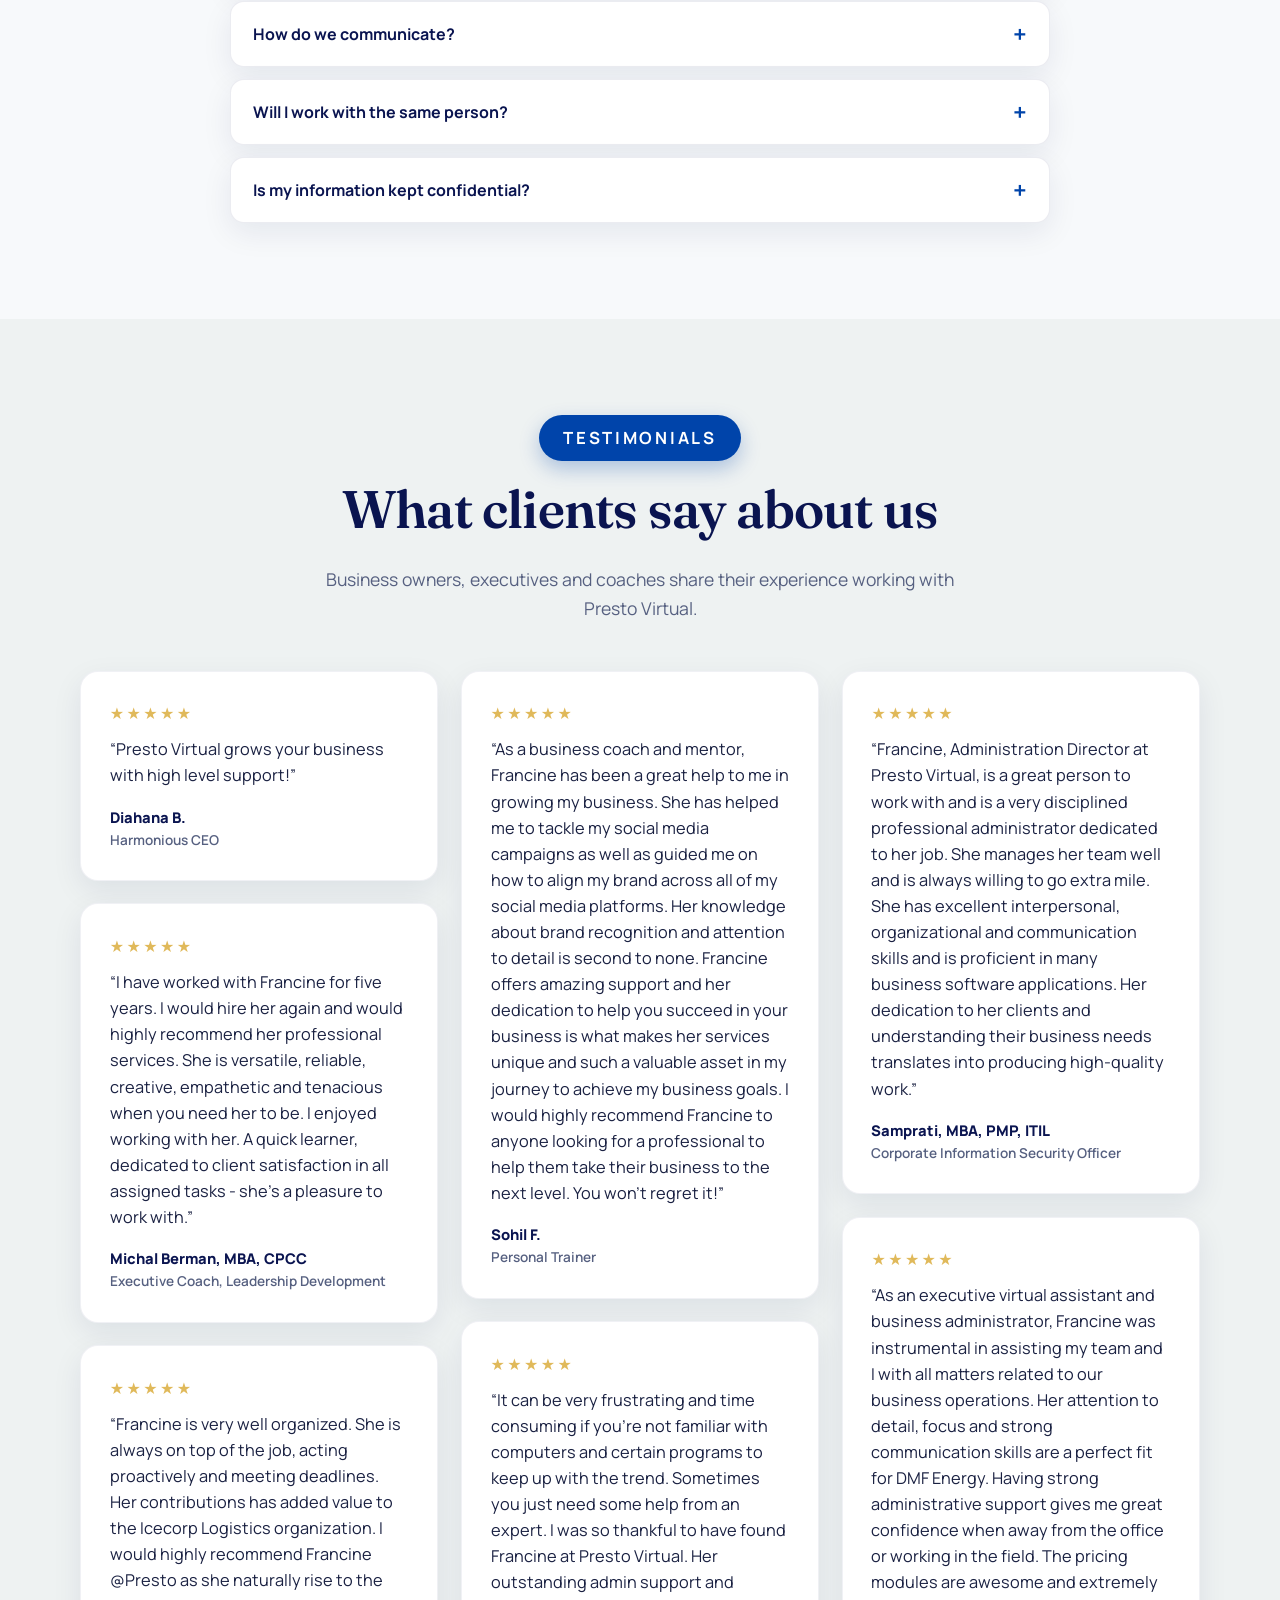
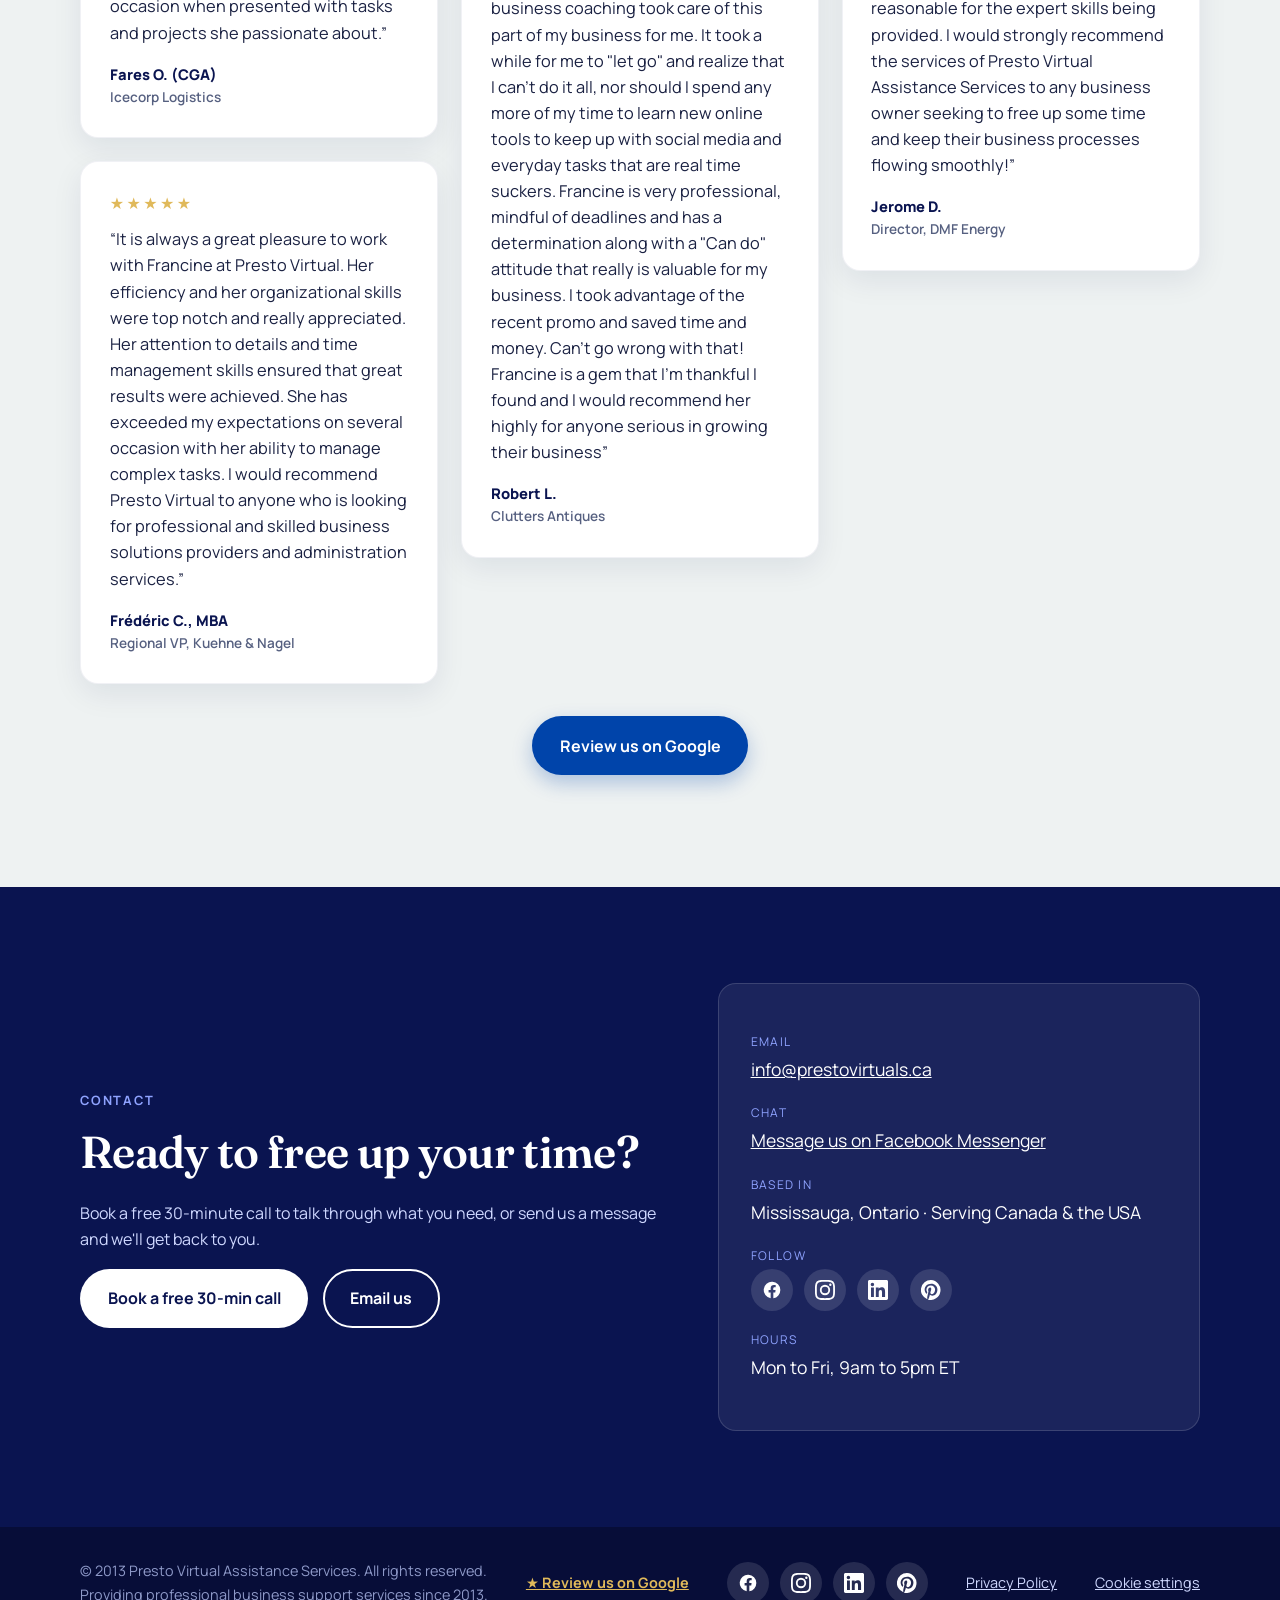
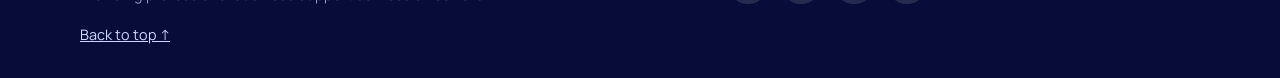
==== commit 11d8a7a7: "Email to info@prestovirtuals.ca, LinkedIn profile link, original circle logo in header and hero Co-A" ====
--- a/index.html
+++ b/index.html
@@ -27,7 +27,7 @@
   <link rel="preconnect" href="https://fonts.googleapis.com">
   <link rel="preconnect" href="https://fonts.gstatic.com" crossorigin>
   <link href="https://fonts.googleapis.com/css2?family=Fraunces:ital,opsz,wght@0,9..144,500;0,9..144,600;1,9..144,500&family=Manrope:wght@400;500;600;700;800&display=swap" rel="stylesheet">
-  <link rel="stylesheet" href="css/style.css?v=20261124b">
+  <link rel="stylesheet" href="css/style.css?v=20261124c">
 
   <script type="application/ld+json">
   {
@@ -39,10 +39,10 @@
     "description": "Expert remote services: admin support, social media management and tech tasks.",
     "foundingDate": "2013",
     "priceRange": "$$-$$$",
-    "sameAs": ["https://www.facebook.com/prestovirtual/","https://www.instagram.com/prestovaservices/","https://ca.linkedin.com/company/presto-virtual-assistance-services","https://www.pinterest.com/prestov/"],
+    "sameAs": ["https://www.facebook.com/prestovirtual/","https://www.instagram.com/prestovaservices/","https://www.linkedin.com/in/francinealonzi/","https://www.pinterest.com/prestov/"],
     "knowsAbout": ["Virtual assistant services","Administrative support","Social media management","Executive assistant services","Tech support"],
     "openingHoursSpecification": {"@type":"OpeningHoursSpecification","dayOfWeek":["Monday","Tuesday","Wednesday","Thursday","Friday"],"opens":"09:00","closes":"17:00"},
-    "email": "prestovirtuals@gmail.com",
+    "email": "info@prestovirtuals.ca",
     "areaServed": [{ "@type": "Country", "name": "Canada" }, { "@type": "Country", "name": "United States" }],
     "address": { "@type": "PostalAddress", "addressLocality": "Mississauga", "addressRegion": "ON", "addressCountry": "CA" }
   }
@@ -65,7 +65,8 @@
   <header class="site-header">
     <div class="container nav">
       <a class="brand" href="#top" aria-label="Presto Virtuals, Virtual Assistant Services, home">
-        <img src="assets/logo-full.svg" alt="Presto Virtuals: Virtual Assistant Services" width="182" height="54">
+        <img src="assets/logo-original.png" alt="" width="50" height="47">
+        <span class="brand-text"><strong>Presto Virtuals</strong><span>Virtual Assistance Services</span></span>
       </a>
       <button class="nav-toggle" aria-label="Menu" aria-expanded="false" aria-controls="nav-links">
         <svg width="22" height="22" viewBox="0 0 24 24" fill="none" stroke="currentColor" stroke-width="2" stroke-linecap="round"><path d="M4 7h16M4 12h16M4 17h16"/></svg>
@@ -95,7 +96,7 @@
           </div>
         </div>
         <div class="hero-art" aria-hidden="true">
-          <img src="assets/logo-motion.svg?v=3" alt="" width="420" height="335">
+          <img class="hero-logo" src="assets/logo-original.png" alt="" width="420" height="391">
         <div class="hero-badges"><span class="hero-badge b1"><i></i>Remote &amp; flexible</span><span class="hero-badge b2"><i></i>Made for busy people</span></div>
         </div>
       </div>
@@ -613,19 +614,19 @@
           <p>Book a free 30-minute call to talk through what you need, or send us a message and we'll get back to you.</p>
           <div class="hero-actions">
             <a class="btn btn-primary" href="https://calendly.com/presto_virtual/30min" target="_blank" rel="noopener">Book a free 30-min call</a>
-            <a class="btn btn-ghost" href="mailto:prestovirtuals@gmail.com?subject=Enquiry%20from%20prestovirtuals.ca">Email us</a>
+            <a class="btn btn-ghost" href="mailto:info@prestovirtuals.ca?subject=Enquiry%20from%20prestovirtuals.ca">Email us</a>
           </div>
         </div>
         <div class="contact-card reveal">
           <dl>
             <dt>Email</dt>
-            <dd><a href="mailto:prestovirtuals@gmail.com">prestovirtuals@gmail.com</a></dd>
+            <dd><a href="mailto:info@prestovirtuals.ca">info@prestovirtuals.ca</a></dd>
             <dt>Chat</dt>
             <dd><a href="https://m.me/prestovirtual" target="_blank" rel="noopener">Message us on Facebook Messenger</a></dd>
             <dt>Based in</dt>
             <dd>Mississauga, Ontario · Serving Canada &amp; the USA</dd>
             <dt>Follow</dt>
-            <dd><div class="social-links" aria-label="Follow Presto on social media"><a href="https://www.facebook.com/prestovirtual/" target="_blank" rel="noopener noreferrer" aria-label="Facebook" title="Facebook"><svg viewBox="0 0 24 24" aria-hidden="true"><path d="M22 12a10 10 0 1 0-11.6 9.9v-7H7.9V12h2.5V9.8c0-2.5 1.5-3.9 3.8-3.9 1.1 0 2.2.2 2.2.2v2.5h-1.3c-1.2 0-1.6.8-1.6 1.6V12h2.8l-.4 2.9h-2.3v7A10 10 0 0 0 22 12z"/></svg></a><a href="https://www.instagram.com/prestovaservices/" target="_blank" rel="noopener noreferrer" aria-label="Instagram" title="Instagram"><svg viewBox="0 0 24 24" aria-hidden="true"><path d="M12 2.2c3.2 0 3.6 0 4.8.1 3.3.1 4.8 1.7 4.9 4.9.1 1.3.1 1.6.1 4.8s0 3.6-.1 4.8c-.1 3.2-1.7 4.8-4.9 4.9-1.3.1-1.6.1-4.8.1s-3.6 0-4.8-.1c-3.3-.1-4.8-1.7-4.9-4.9C2.2 15.6 2.2 15.2 2.2 12s0-3.6.1-4.8C2.4 3.9 4 2.4 7.2 2.3 8.4 2.2 8.8 2.2 12 2.2zM12 0C8.7 0 8.3 0 7.1.1 2.7.3.3 2.7.1 7.1 0 8.3 0 8.7 0 12s0 3.7.1 4.9c.2 4.4 2.6 6.8 7 7C8.3 24 8.7 24 12 24s3.7 0 4.9-.1c4.4-.2 6.8-2.6 7-7 .1-1.2.1-1.6.1-4.9s0-3.7-.1-4.9c-.2-4.4-2.6-6.8-7-7C15.7 0 15.3 0 12 0zm0 5.8a6.2 6.2 0 1 0 0 12.4 6.2 6.2 0 0 0 0-12.4zM12 16a4 4 0 1 1 0-8 4 4 0 0 1 0 8zm6.4-11.8a1.4 1.4 0 1 0 0 2.9 1.4 1.4 0 0 0 0-2.9z"/></svg></a><a href="https://ca.linkedin.com/company/presto-virtual-assistance-services" target="_blank" rel="noopener noreferrer" aria-label="LinkedIn" title="LinkedIn"><svg viewBox="0 0 24 24" aria-hidden="true"><path d="M20.4 20.5h-3.6v-5.6c0-1.3 0-3-1.8-3s-2.1 1.4-2.1 2.9v5.7H9.4V9h3.4v1.6c.5-.9 1.6-1.8 3.4-1.8 3.6 0 4.3 2.4 4.3 5.5v6.2zM5.3 7.4a2.1 2.1 0 1 1 0-4.200 2.1 2.1 0 0 1 0 4.200zM7.1 20.5H3.600V9h3.500v11.500zM22.200 0H1.800C.8 0 0 .8 0 1.700v20.600c0 .9.8 1.700 1.800 1.700h20.400c1 0 1.800-.8 1.800-1.700V1.700C24 .8 23.200 0 22.200 0z"/></svg></a><a href="https://www.pinterest.com/prestov/" target="_blank" rel="noopener noreferrer" aria-label="Pinterest" title="Pinterest"><svg viewBox="0 0 24 24" aria-hidden="true"><path d="M12 0a12 12 0 0 0-4.400 23.200c-.1-.9-.2-2.400 0-3.400l1.400-6s-.4-.7-.4-1.800c0-1.700 1-2.900 2.200-2.900 1 0 1.500.8 1.500 1.700 0 1-.7 2.600-1 4-.3 1.200.6 2.200 1.800 2.200 2.100 0 3.800-2.300 3.800-5.500 0-2.900-2.100-4.900-5-4.900-3.400 0-5.400 2.600-5.400 5.200 0 1 .4 2.100.9 2.700.1.100.1.200.1.300l-.3 1.400c-.1.200-.2.300-.4.200-1.500-.7-2.400-2.900-2.400-4.600 0-3.800 2.800-7.300 7.900-7.300 4.200 0 7.400 3 7.400 6.900 0 4.100-2.600 7.500-6.200 7.500-1.200 0-2.400-.6-2.800-1.400l-.8 2.900c-.3 1.100-1 2.400-1.500 3.200A12 12 0 1 0 12 0z"/></svg></a></div></dd>
+            <dd><div class="social-links" aria-label="Follow Presto on social media"><a href="https://www.facebook.com/prestovirtual/" target="_blank" rel="noopener noreferrer" aria-label="Facebook" title="Facebook"><svg viewBox="0 0 24 24" aria-hidden="true"><path d="M22 12a10 10 0 1 0-11.6 9.9v-7H7.9V12h2.5V9.8c0-2.5 1.5-3.9 3.8-3.9 1.1 0 2.2.2 2.2.2v2.5h-1.3c-1.2 0-1.6.8-1.6 1.6V12h2.8l-.4 2.9h-2.3v7A10 10 0 0 0 22 12z"/></svg></a><a href="https://www.instagram.com/prestovaservices/" target="_blank" rel="noopener noreferrer" aria-label="Instagram" title="Instagram"><svg viewBox="0 0 24 24" aria-hidden="true"><path d="M12 2.2c3.2 0 3.6 0 4.8.1 3.3.1 4.8 1.7 4.9 4.9.1 1.3.1 1.6.1 4.8s0 3.6-.1 4.8c-.1 3.2-1.7 4.8-4.9 4.9-1.3.1-1.6.1-4.8.1s-3.6 0-4.8-.1c-3.3-.1-4.8-1.7-4.9-4.9C2.2 15.6 2.2 15.2 2.2 12s0-3.6.1-4.8C2.4 3.9 4 2.4 7.2 2.3 8.4 2.2 8.8 2.2 12 2.2zM12 0C8.7 0 8.3 0 7.1.1 2.7.3.3 2.7.1 7.1 0 8.3 0 8.7 0 12s0 3.7.1 4.9c.2 4.4 2.6 6.8 7 7C8.3 24 8.7 24 12 24s3.7 0 4.9-.1c4.4-.2 6.8-2.6 7-7 .1-1.2.1-1.6.1-4.9s0-3.7-.1-4.9c-.2-4.4-2.6-6.8-7-7C15.7 0 15.3 0 12 0zm0 5.8a6.2 6.2 0 1 0 0 12.4 6.2 6.2 0 0 0 0-12.4zM12 16a4 4 0 1 1 0-8 4 4 0 0 1 0 8zm6.4-11.8a1.4 1.4 0 1 0 0 2.9 1.4 1.4 0 0 0 0-2.9z"/></svg></a><a href="https://www.linkedin.com/in/francinealonzi/" target="_blank" rel="noopener noreferrer" aria-label="LinkedIn" title="LinkedIn"><svg viewBox="0 0 24 24" aria-hidden="true"><path d="M20.4 20.5h-3.6v-5.6c0-1.3 0-3-1.8-3s-2.1 1.4-2.1 2.9v5.7H9.4V9h3.4v1.6c.5-.9 1.6-1.8 3.4-1.8 3.6 0 4.3 2.4 4.3 5.5v6.2zM5.3 7.4a2.1 2.1 0 1 1 0-4.200 2.1 2.1 0 0 1 0 4.200zM7.1 20.5H3.600V9h3.500v11.500zM22.200 0H1.800C.8 0 0 .8 0 1.700v20.600c0 .9.8 1.700 1.800 1.700h20.400c1 0 1.800-.8 1.800-1.700V1.700C24 .8 23.200 0 22.200 0z"/></svg></a><a href="https://www.pinterest.com/prestov/" target="_blank" rel="noopener noreferrer" aria-label="Pinterest" title="Pinterest"><svg viewBox="0 0 24 24" aria-hidden="true"><path d="M12 0a12 12 0 0 0-4.400 23.200c-.1-.9-.2-2.400 0-3.400l1.400-6s-.4-.7-.4-1.800c0-1.700 1-2.900 2.200-2.900 1 0 1.500.8 1.500 1.700 0 1-.7 2.600-1 4-.3 1.200.6 2.200 1.800 2.200 2.100 0 3.800-2.300 3.800-5.500 0-2.900-2.100-4.900-5-4.900-3.400 0-5.400 2.600-5.400 5.200 0 1 .4 2.100.9 2.700.1.100.1.200.1.300l-.3 1.400c-.1.200-.2.300-.4.200-1.500-.7-2.400-2.900-2.400-4.600 0-3.800 2.800-7.300 7.900-7.300 4.200 0 7.400 3 7.400 6.900 0 4.100-2.600 7.500-6.200 7.500-1.200 0-2.400-.6-2.800-1.400l-.8 2.900c-.3 1.100-1 2.400-1.500 3.200A12 12 0 1 0 12 0z"/></svg></a></div></dd>
             <dt>Hours</dt>
             <dd>Mon to Fri, 9am to 5pm ET</dd>
           </dl>
@@ -638,7 +639,7 @@
     <div class="container foot">
       <span>&copy; 2013 Presto Virtual Assistance Services. All rights reserved.<br>Providing professional business support services since 2013.</span>
       <a class="foot-review" href="https://g.page/r/CcXdg7asw18qEAE/review" target="_blank" rel="noopener noreferrer">&#9733; Review us on Google</a>
-      <div class="social-links" aria-label="Follow Presto on social media"><a href="https://www.facebook.com/prestovirtual/" target="_blank" rel="noopener noreferrer" aria-label="Facebook" title="Facebook"><svg viewBox="0 0 24 24" aria-hidden="true"><path d="M22 12a10 10 0 1 0-11.6 9.9v-7H7.9V12h2.5V9.8c0-2.5 1.5-3.9 3.8-3.9 1.1 0 2.2.2 2.2.2v2.5h-1.3c-1.2 0-1.6.8-1.6 1.6V12h2.8l-.4 2.9h-2.3v7A10 10 0 0 0 22 12z"/></svg></a><a href="https://www.instagram.com/prestovaservices/" target="_blank" rel="noopener noreferrer" aria-label="Instagram" title="Instagram"><svg viewBox="0 0 24 24" aria-hidden="true"><path d="M12 2.2c3.2 0 3.6 0 4.8.1 3.3.1 4.8 1.7 4.9 4.9.1 1.3.1 1.6.1 4.8s0 3.6-.1 4.8c-.1 3.2-1.7 4.8-4.9 4.9-1.3.1-1.6.1-4.8.1s-3.6 0-4.8-.1c-3.3-.1-4.8-1.7-4.9-4.9C2.2 15.6 2.2 15.2 2.2 12s0-3.6.1-4.8C2.4 3.9 4 2.4 7.2 2.3 8.4 2.2 8.8 2.2 12 2.2zM12 0C8.7 0 8.3 0 7.1.1 2.7.3.3 2.7.1 7.1 0 8.3 0 8.7 0 12s0 3.7.1 4.9c.2 4.4 2.6 6.8 7 7C8.3 24 8.7 24 12 24s3.7 0 4.9-.1c4.4-.2 6.8-2.6 7-7 .1-1.2.1-1.6.1-4.9s0-3.7-.1-4.9c-.2-4.4-2.6-6.8-7-7C15.7 0 15.3 0 12 0zm0 5.8a6.2 6.2 0 1 0 0 12.4 6.2 6.2 0 0 0 0-12.4zM12 16a4 4 0 1 1 0-8 4 4 0 0 1 0 8zm6.4-11.8a1.4 1.4 0 1 0 0 2.9 1.4 1.4 0 0 0 0-2.9z"/></svg></a><a href="https://ca.linkedin.com/company/presto-virtual-assistance-services" target="_blank" rel="noopener noreferrer" aria-label="LinkedIn" title="LinkedIn"><svg viewBox="0 0 24 24" aria-hidden="true"><path d="M20.4 20.5h-3.6v-5.6c0-1.3 0-3-1.8-3s-2.1 1.4-2.1 2.9v5.7H9.4V9h3.4v1.6c.5-.9 1.6-1.8 3.4-1.8 3.6 0 4.3 2.4 4.3 5.5v6.2zM5.3 7.4a2.1 2.1 0 1 1 0-4.200 2.1 2.1 0 0 1 0 4.200zM7.1 20.5H3.600V9h3.500v11.500zM22.200 0H1.800C.8 0 0 .8 0 1.700v20.600c0 .9.8 1.700 1.800 1.700h20.400c1 0 1.800-.8 1.800-1.700V1.700C24 .8 23.200 0 22.200 0z"/></svg></a><a href="https://www.pinterest.com/prestov/" target="_blank" rel="noopener noreferrer" aria-label="Pinterest" title="Pinterest"><svg viewBox="0 0 24 24" aria-hidden="true"><path d="M12 0a12 12 0 0 0-4.400 23.200c-.1-.9-.2-2.400 0-3.400l1.400-6s-.4-.7-.4-1.800c0-1.700 1-2.900 2.200-2.900 1 0 1.500.8 1.500 1.700 0 1-.7 2.600-1 4-.3 1.200.6 2.200 1.800 2.200 2.100 0 3.800-2.300 3.800-5.500 0-2.900-2.100-4.900-5-4.900-3.400 0-5.400 2.600-5.400 5.200 0 1 .4 2.100.9 2.700.1.100.1.200.1.300l-.3 1.400c-.1.200-.2.300-.4.200-1.500-.7-2.400-2.900-2.400-4.600 0-3.800 2.800-7.300 7.900-7.300 4.200 0 7.400 3 7.400 6.900 0 4.100-2.600 7.500-6.200 7.500-1.200 0-2.400-.6-2.800-1.400l-.8 2.900c-.3 1.100-1 2.400-1.500 3.200A12 12 0 1 0 12 0z"/></svg></a></div>
+      <div class="social-links" aria-label="Follow Presto on social media"><a href="https://www.facebook.com/prestovirtual/" target="_blank" rel="noopener noreferrer" aria-label="Facebook" title="Facebook"><svg viewBox="0 0 24 24" aria-hidden="true"><path d="M22 12a10 10 0 1 0-11.6 9.9v-7H7.9V12h2.5V9.8c0-2.5 1.5-3.9 3.8-3.9 1.1 0 2.2.2 2.2.2v2.5h-1.3c-1.2 0-1.6.8-1.6 1.6V12h2.8l-.4 2.9h-2.3v7A10 10 0 0 0 22 12z"/></svg></a><a href="https://www.instagram.com/prestovaservices/" target="_blank" rel="noopener noreferrer" aria-label="Instagram" title="Instagram"><svg viewBox="0 0 24 24" aria-hidden="true"><path d="M12 2.2c3.2 0 3.6 0 4.8.1 3.3.1 4.8 1.7 4.9 4.9.1 1.3.1 1.6.1 4.8s0 3.6-.1 4.8c-.1 3.2-1.7 4.8-4.9 4.9-1.3.1-1.6.1-4.8.1s-3.6 0-4.8-.1c-3.3-.1-4.8-1.7-4.9-4.9C2.2 15.6 2.2 15.2 2.2 12s0-3.6.1-4.8C2.4 3.9 4 2.4 7.2 2.3 8.4 2.2 8.8 2.2 12 2.2zM12 0C8.7 0 8.3 0 7.1.1 2.7.3.3 2.7.1 7.1 0 8.3 0 8.7 0 12s0 3.7.1 4.9c.2 4.4 2.6 6.8 7 7C8.3 24 8.7 24 12 24s3.7 0 4.9-.1c4.4-.2 6.8-2.6 7-7 .1-1.2.1-1.6.1-4.9s0-3.7-.1-4.9c-.2-4.4-2.6-6.8-7-7C15.7 0 15.3 0 12 0zm0 5.8a6.2 6.2 0 1 0 0 12.4 6.2 6.2 0 0 0 0-12.4zM12 16a4 4 0 1 1 0-8 4 4 0 0 1 0 8zm6.4-11.8a1.4 1.4 0 1 0 0 2.9 1.4 1.4 0 0 0 0-2.9z"/></svg></a><a href="https://www.linkedin.com/in/francinealonzi/" target="_blank" rel="noopener noreferrer" aria-label="LinkedIn" title="LinkedIn"><svg viewBox="0 0 24 24" aria-hidden="true"><path d="M20.4 20.5h-3.6v-5.6c0-1.3 0-3-1.8-3s-2.1 1.4-2.1 2.9v5.7H9.4V9h3.4v1.6c.5-.9 1.6-1.8 3.4-1.8 3.6 0 4.3 2.4 4.3 5.5v6.2zM5.3 7.4a2.1 2.1 0 1 1 0-4.200 2.1 2.1 0 0 1 0 4.200zM7.1 20.5H3.600V9h3.500v11.500zM22.200 0H1.800C.8 0 0 .8 0 1.700v20.600c0 .9.8 1.700 1.800 1.700h20.400c1 0 1.800-.8 1.800-1.700V1.700C24 .8 23.200 0 22.200 0z"/></svg></a><a href="https://www.pinterest.com/prestov/" target="_blank" rel="noopener noreferrer" aria-label="Pinterest" title="Pinterest"><svg viewBox="0 0 24 24" aria-hidden="true"><path d="M12 0a12 12 0 0 0-4.400 23.200c-.1-.9-.2-2.400 0-3.400l1.400-6s-.4-.7-.4-1.800c0-1.700 1-2.900 2.200-2.900 1 0 1.500.8 1.500 1.700 0 1-.7 2.600-1 4-.3 1.200.6 2.200 1.800 2.200 2.100 0 3.800-2.300 3.800-5.500 0-2.900-2.100-4.900-5-4.900-3.400 0-5.400 2.600-5.400 5.200 0 1 .4 2.100.9 2.700.1.100.1.200.1.300l-.3 1.400c-.1.200-.2.300-.4.200-1.500-.7-2.400-2.900-2.400-4.600 0-3.800 2.800-7.300 7.900-7.300 4.200 0 7.400 3 7.400 6.900 0 4.100-2.600 7.500-6.200 7.500-1.200 0-2.400-.6-2.800-1.400l-.8 2.900c-.3 1.100-1 2.400-1.500 3.200A12 12 0 1 0 12 0z"/></svg></a></div>
       <a href="privacy.html">Privacy Policy</a>
       <a href="#" data-cookie-settings>Cookie settings</a>
       <a href="#top">Back to top ↑</a>
@@ -651,9 +652,9 @@
     <div class="cookie-actions"><button type="button" class="btn btn-gold" id="cookie-ok">Got it</button></div>
   </div>
 
-  <script src="js/main.js?v=20261124b"></script>
-  <script src="js/chat-config.js?v=20261124b"></script>
-  <script src="js/chat.js?v=20261124b" defer></script>
-  <script src="js/consent.js?v=20261124b"></script>
+  <script src="js/main.js?v=20261124c"></script>
+  <script src="js/chat-config.js?v=20261124c"></script>
+  <script src="js/chat.js?v=20261124c" defer></script>
+  <script src="js/consent.js?v=20261124c"></script>
 </body>
 </html>
--- a/css/style.css
+++ b/css/style.css
@@ -549,3 +549,9 @@
 .legal ul { padding-left: 1.2rem; }
 .legal li { margin: .35rem 0; }
 .legal a { color: var(--blue); text-decoration: underline; text-underline-offset: 3px; }
+
+/* Original circle logo: header lockup + hero (badges sit below the logo, never over it) */
+.brand img { height: 46px; width: auto; }
+.hero-art img.hero-logo { width: min(340px, 80%); margin-bottom: .5rem; }
+.hero-art .hero-badges { position: relative; z-index: 0; margin-top: 1.4rem; }
+@media (max-width: 760px) { .brand-text span { display: none; } }
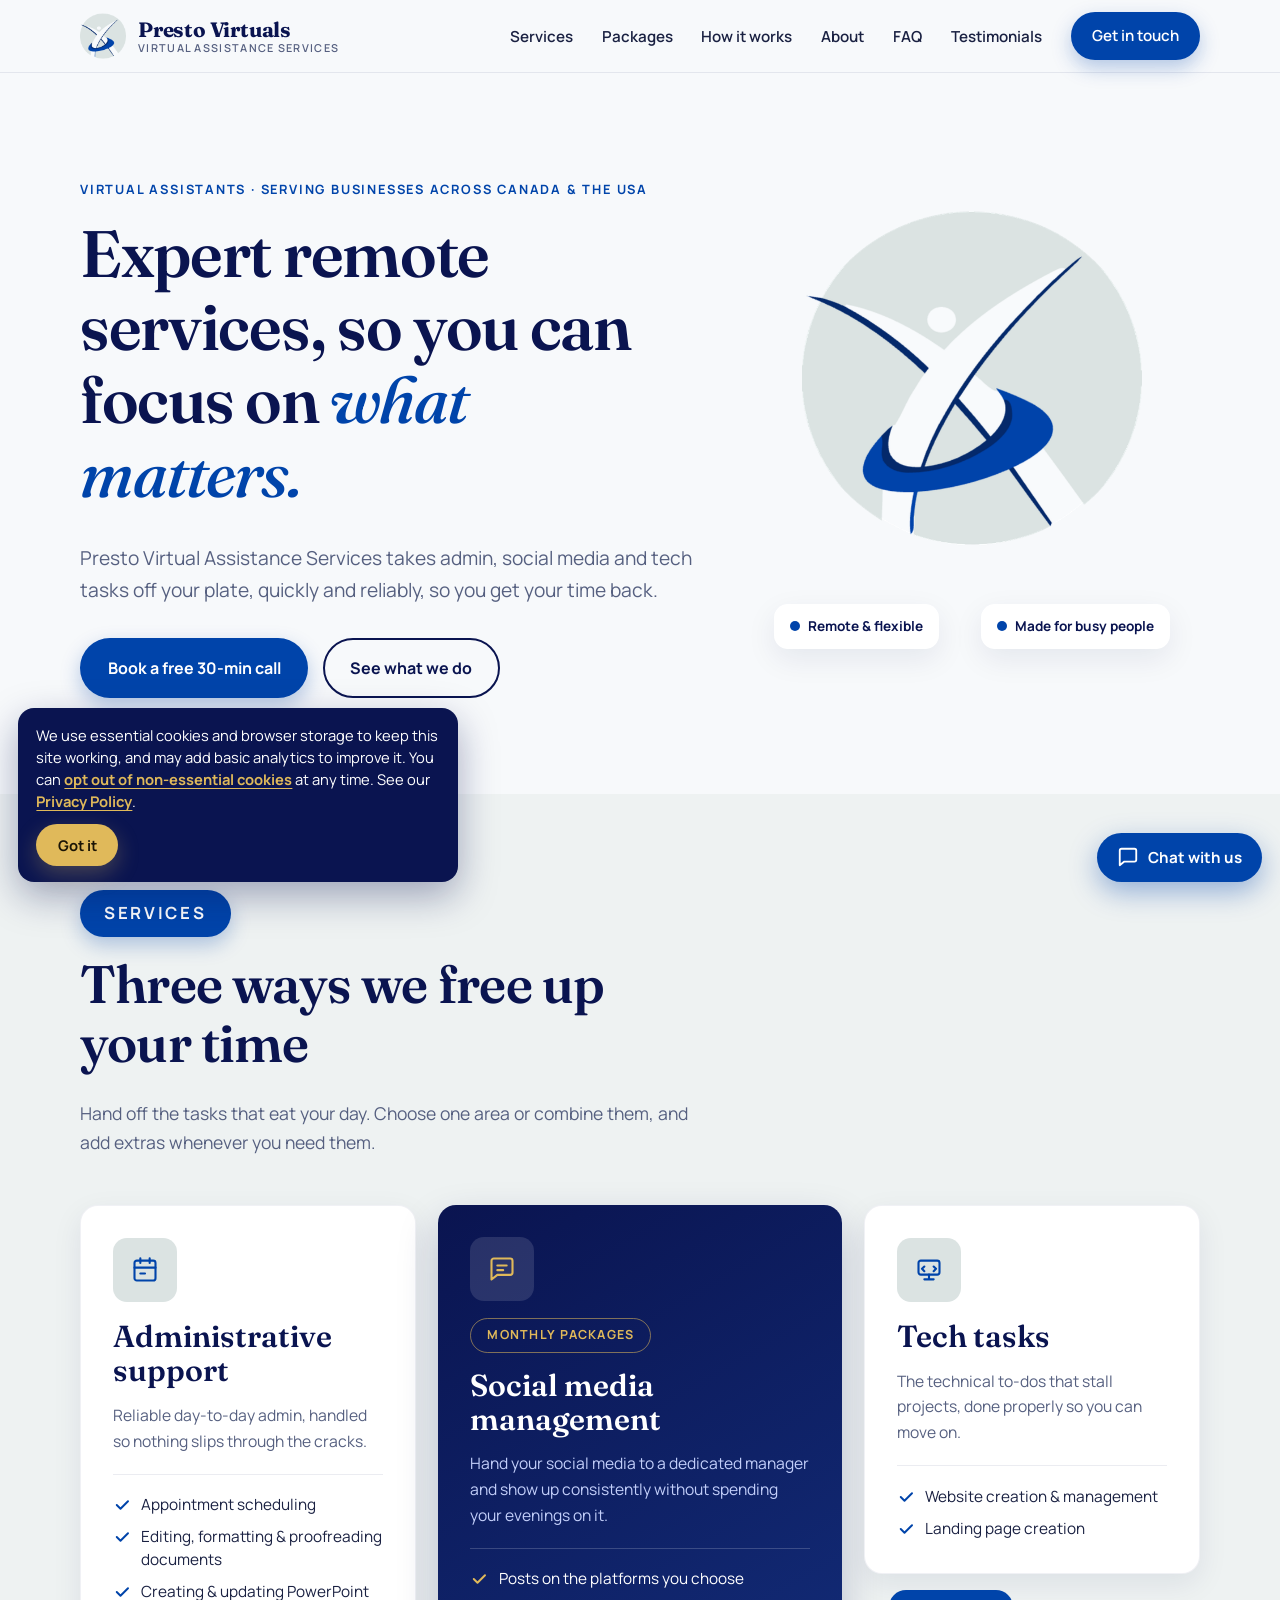
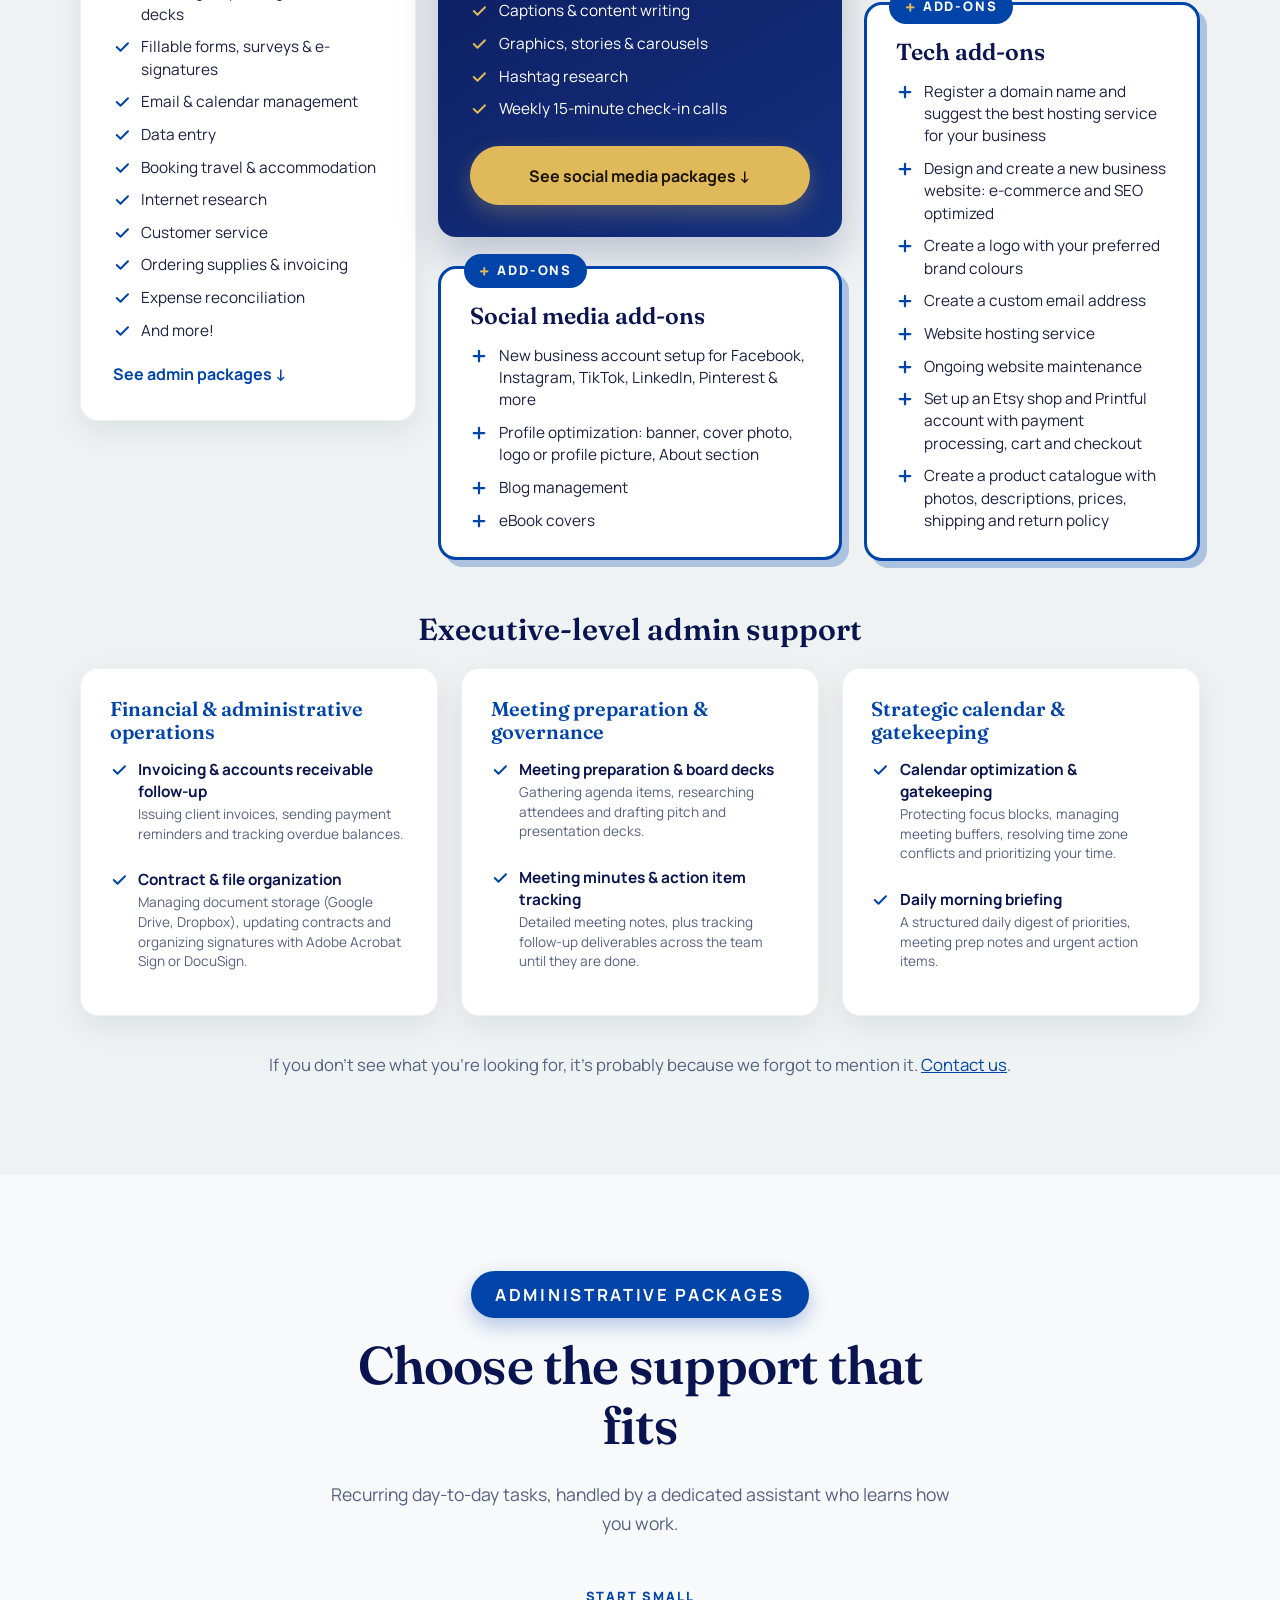
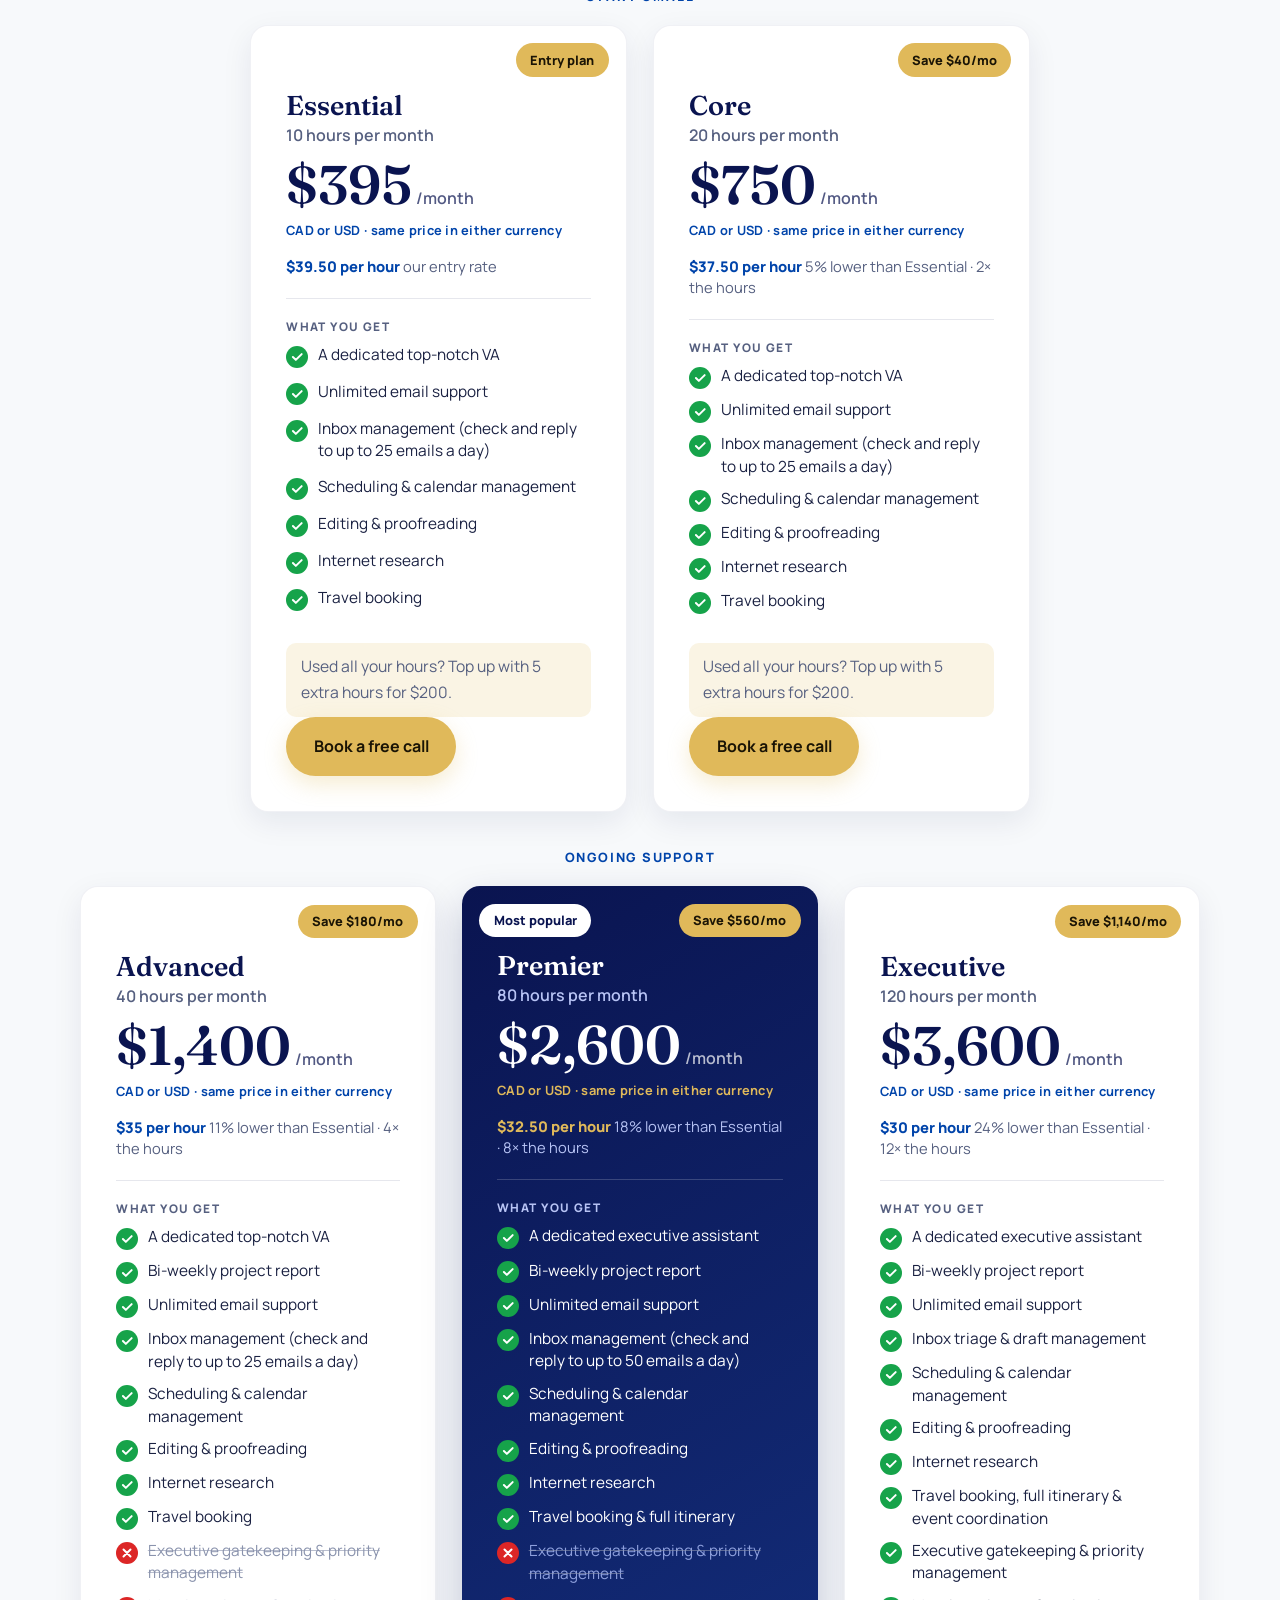
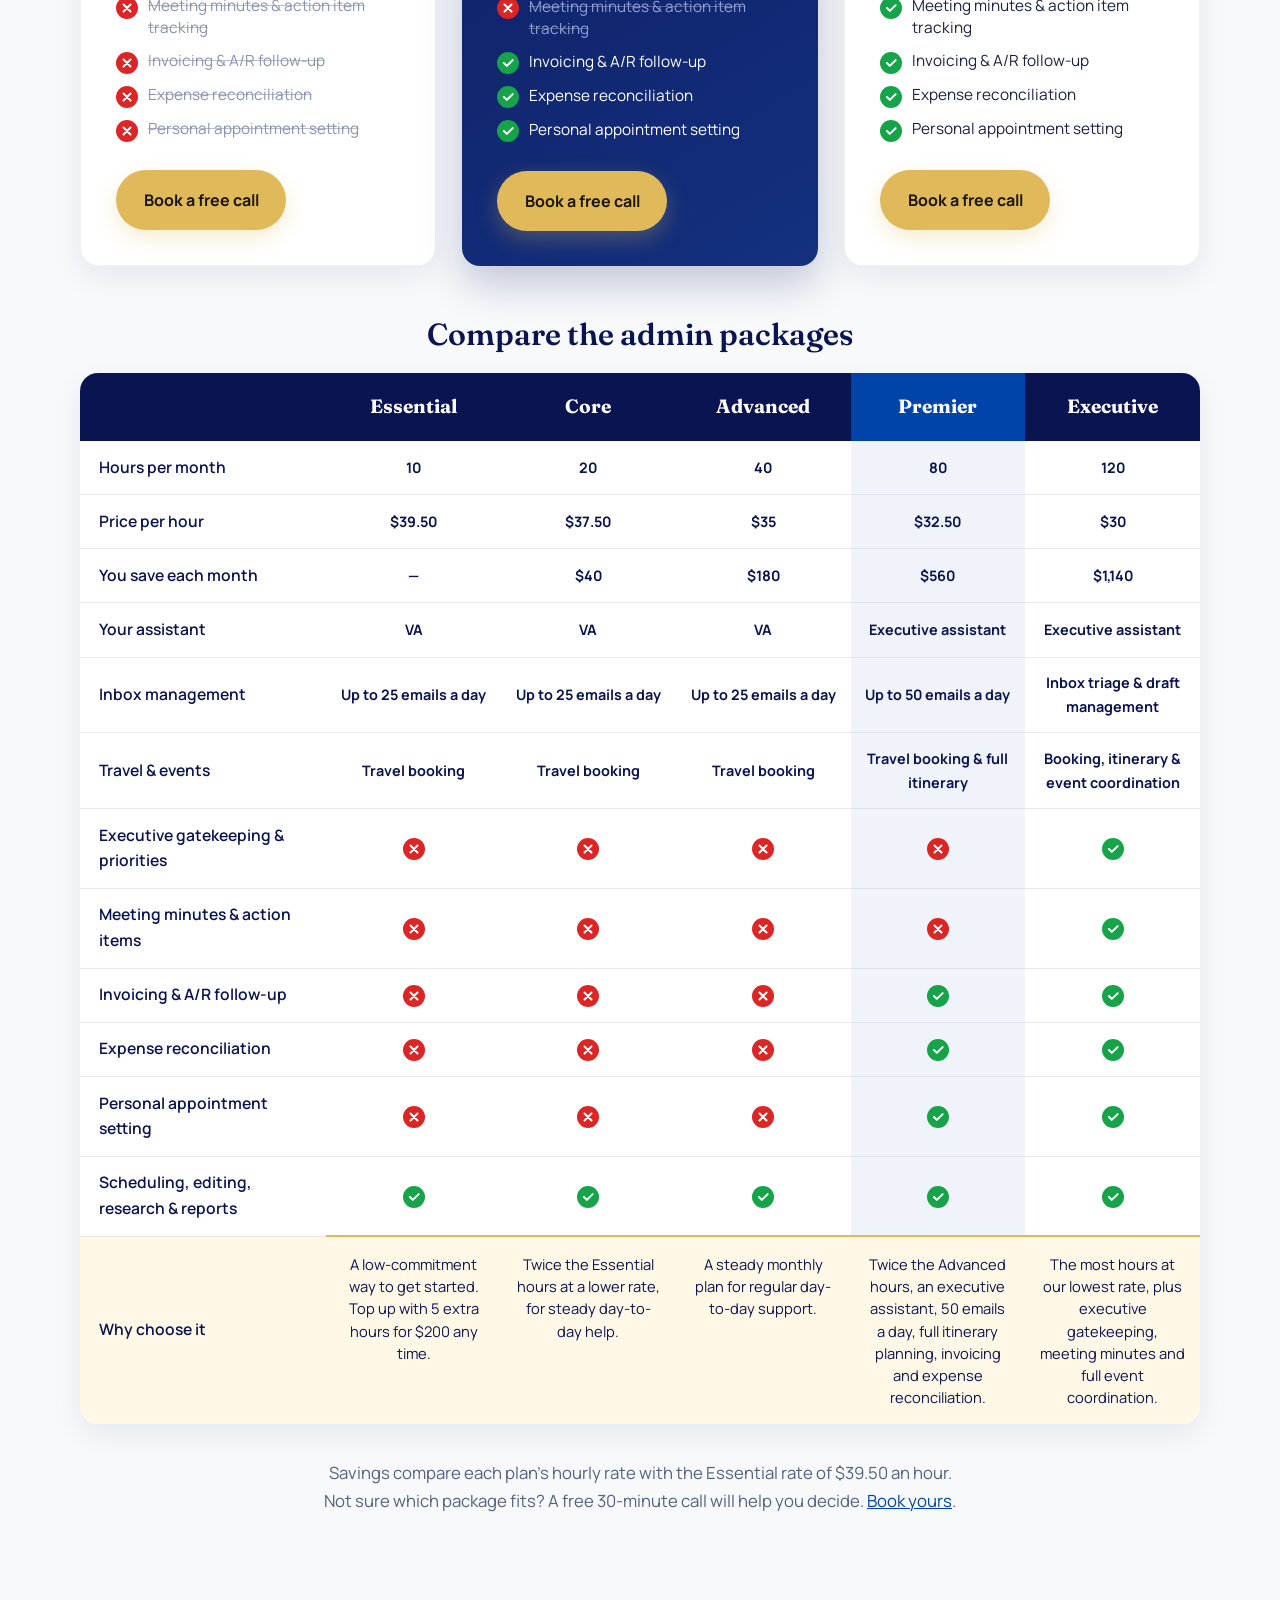
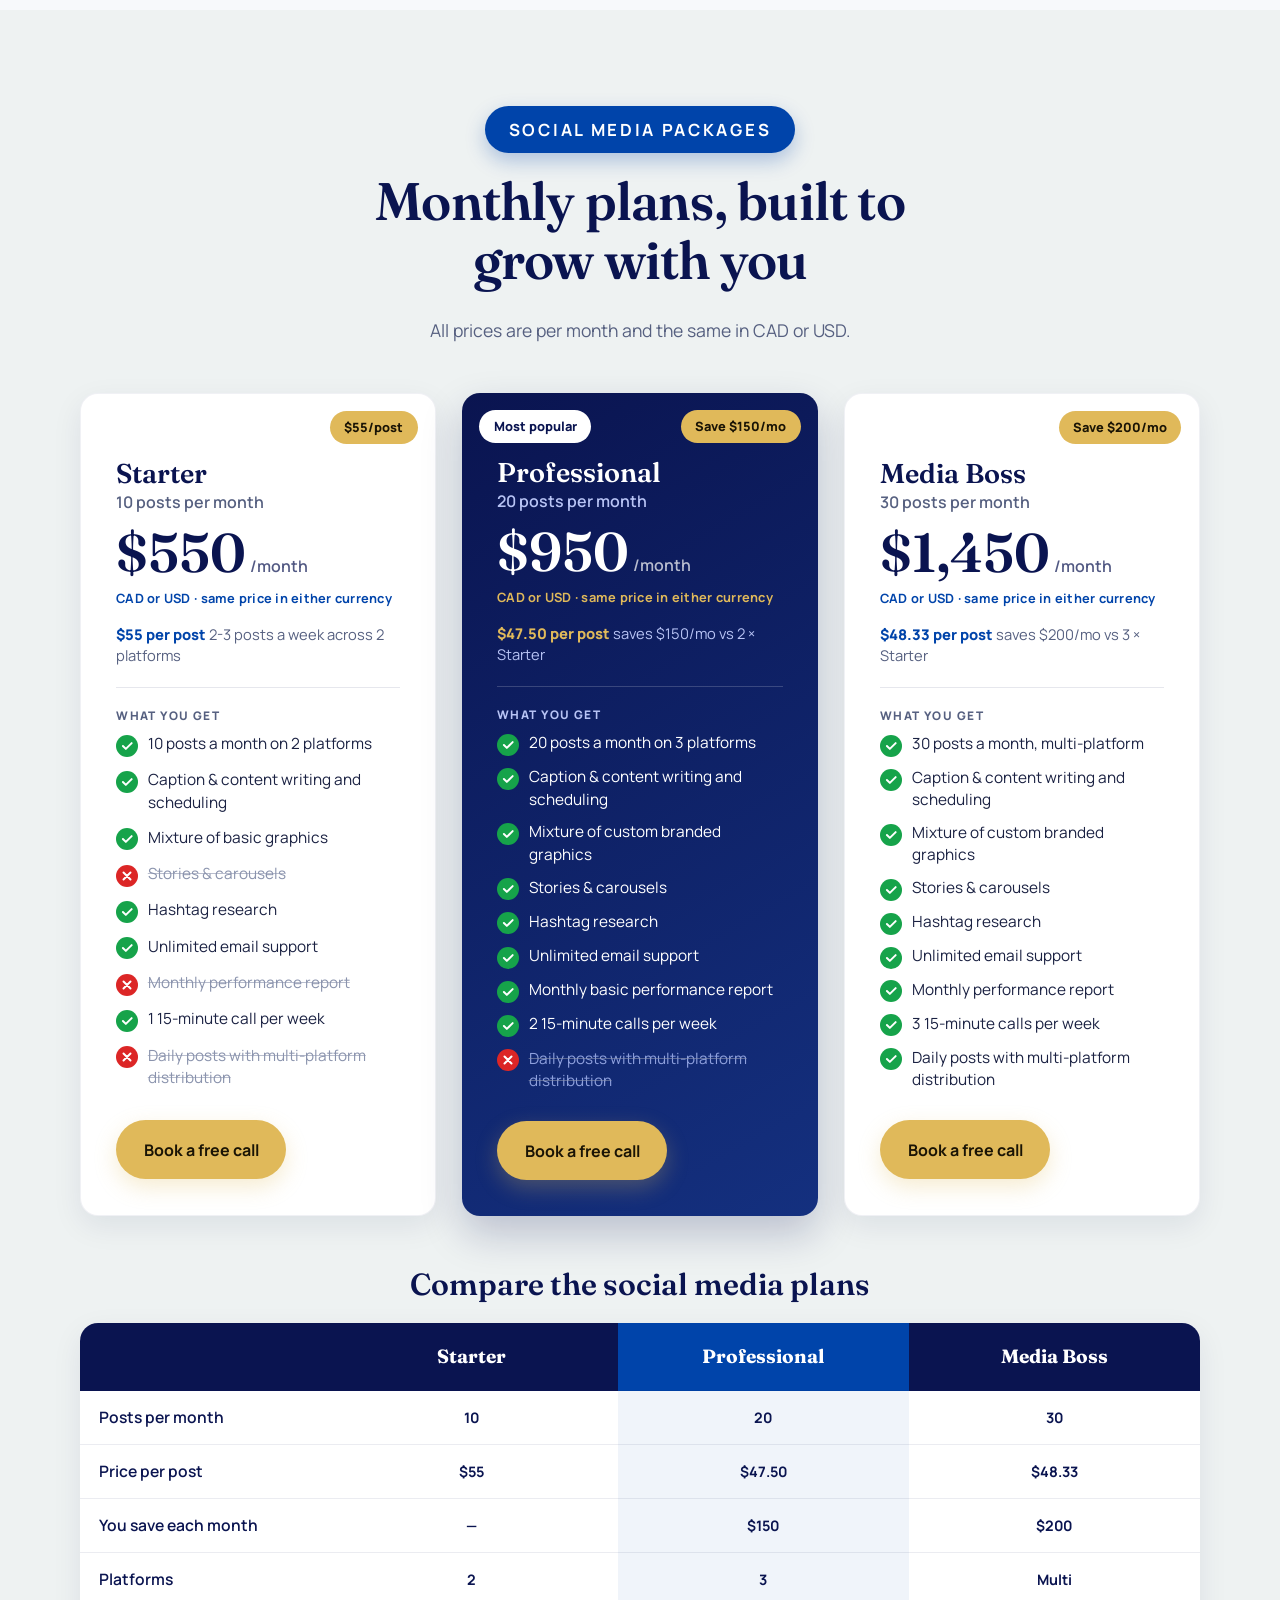
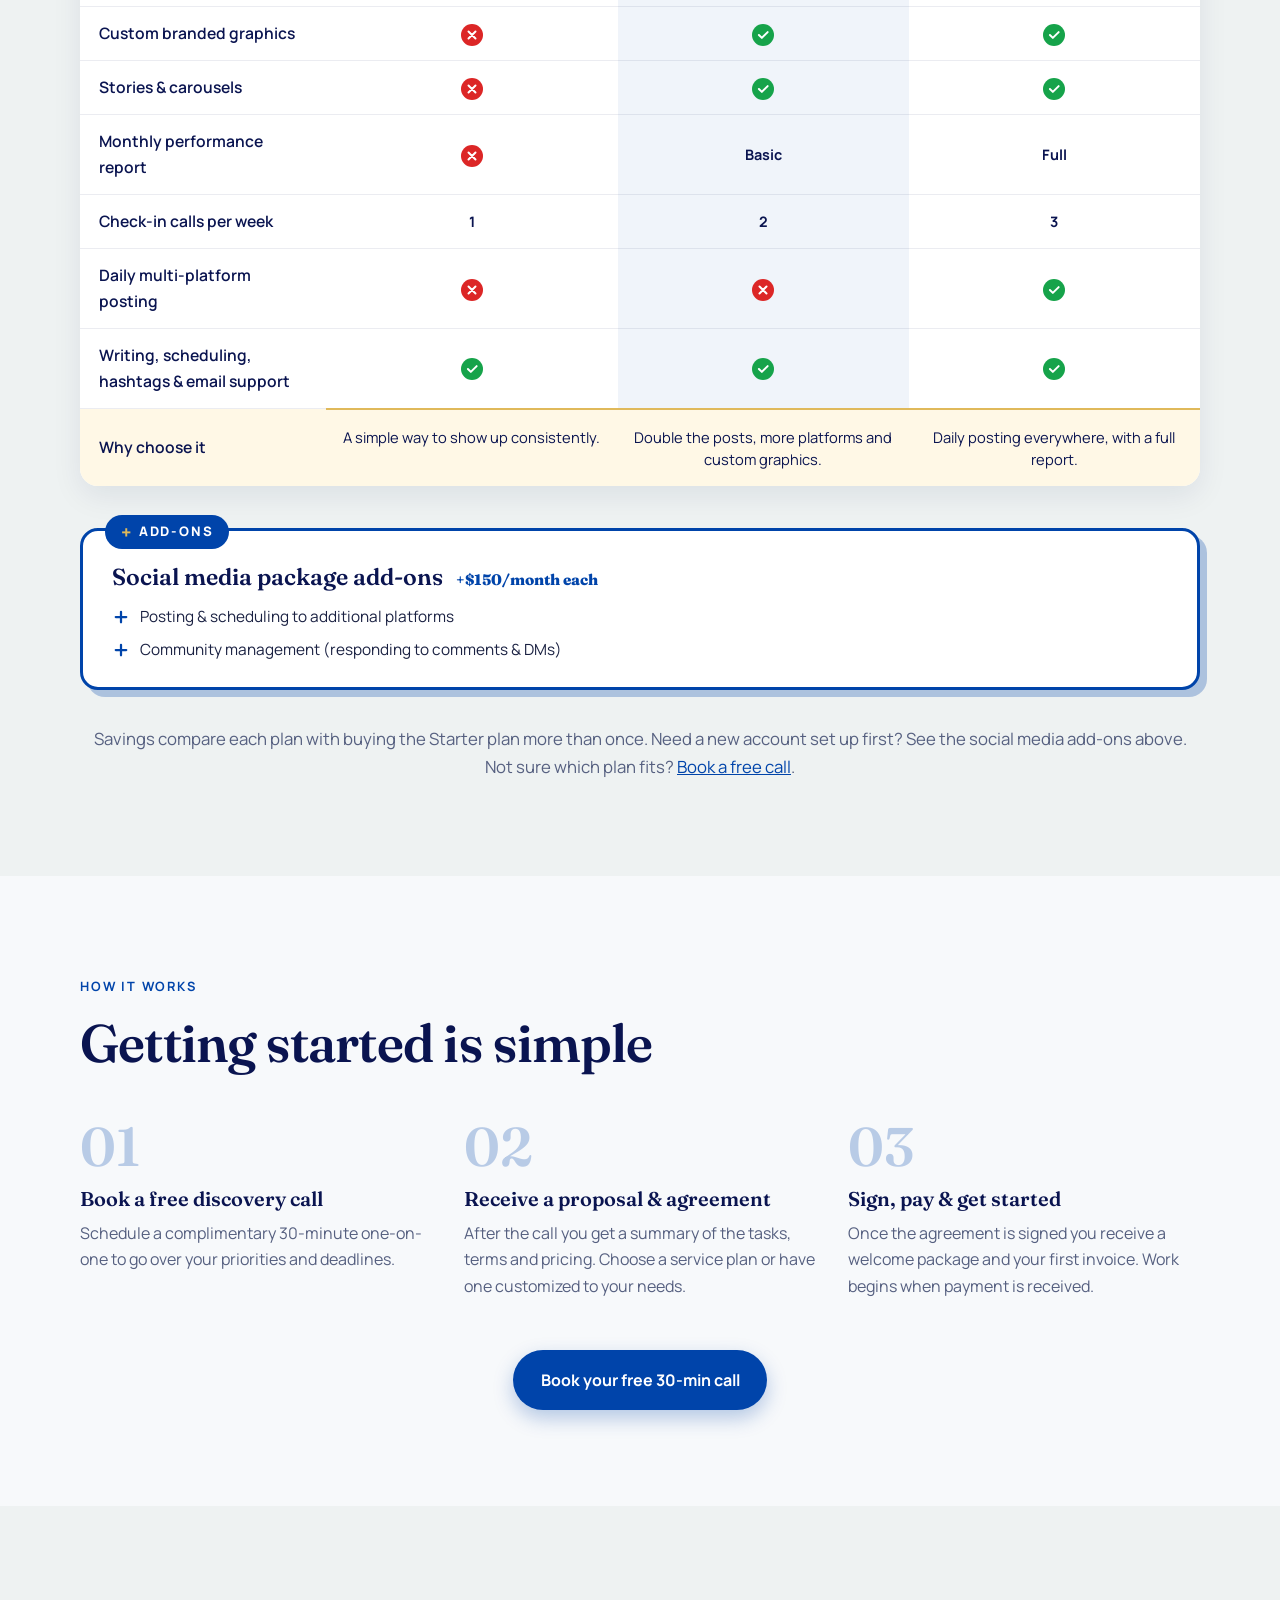
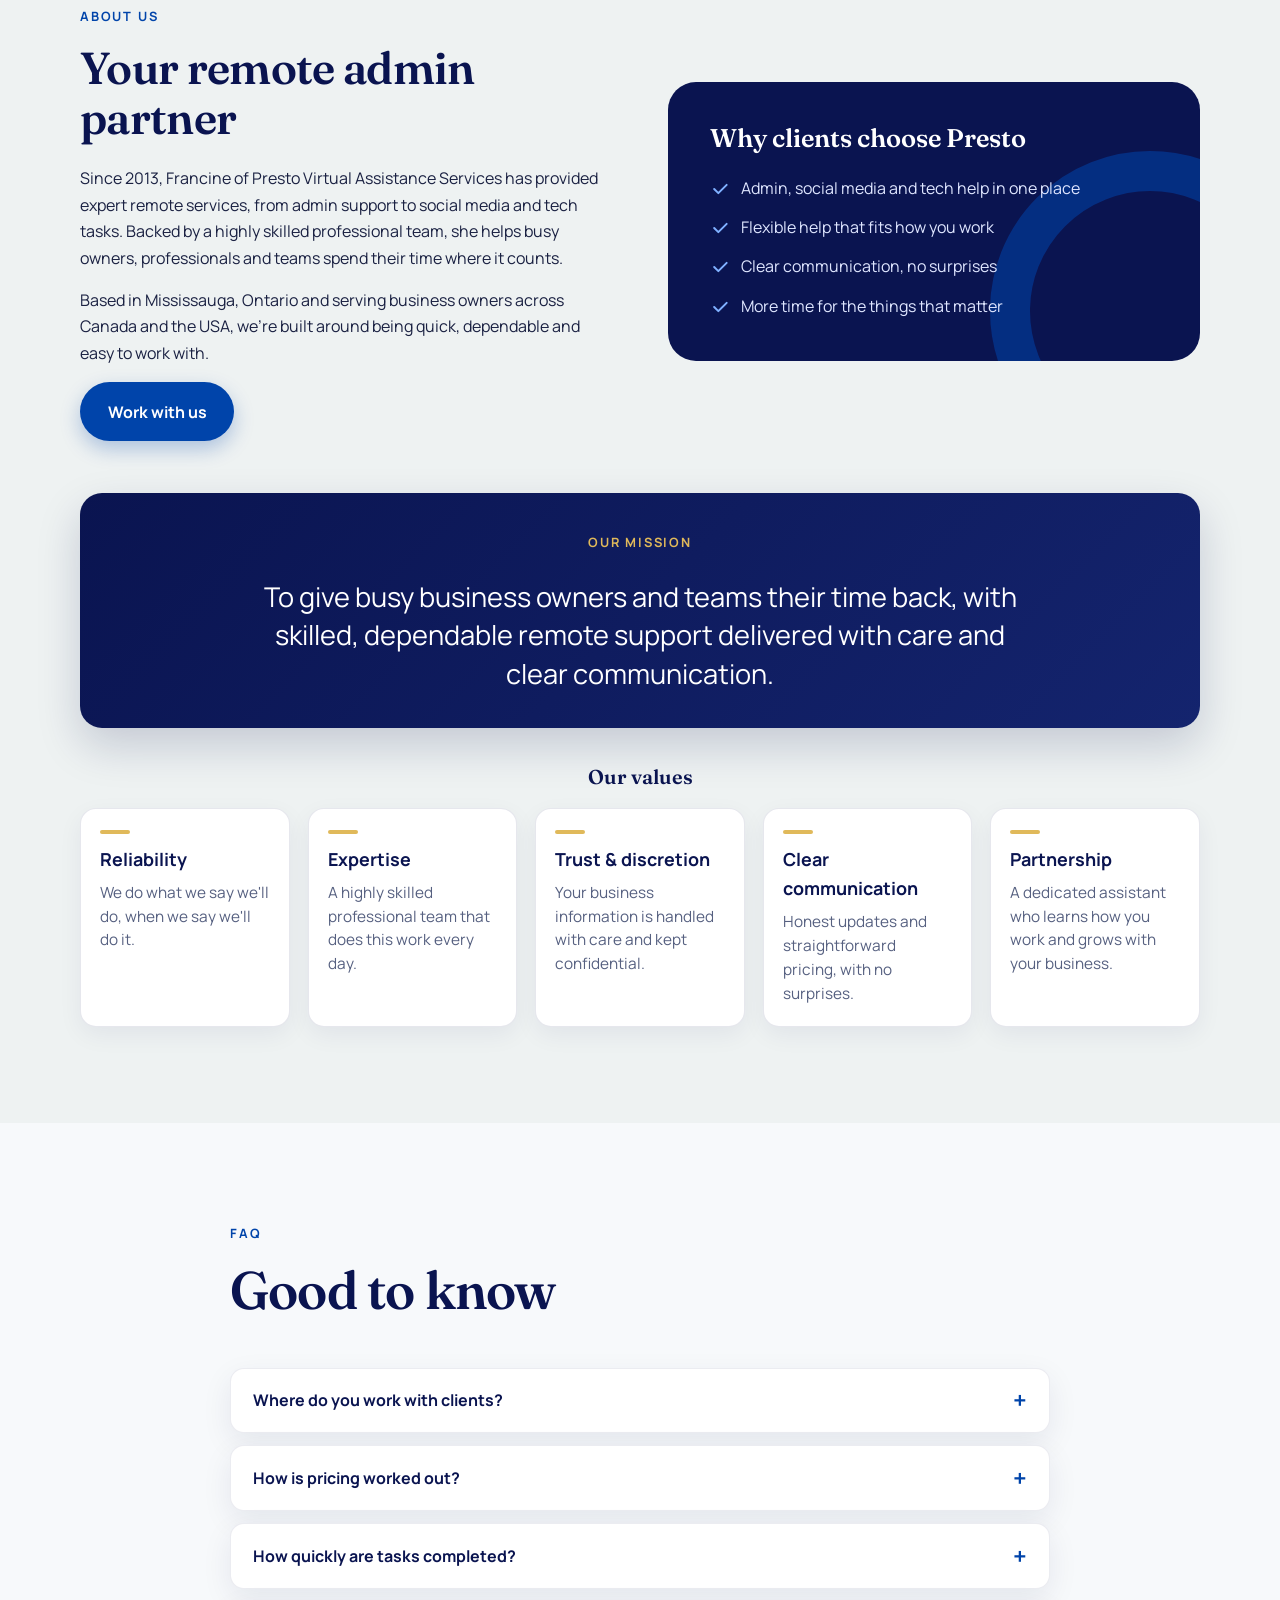
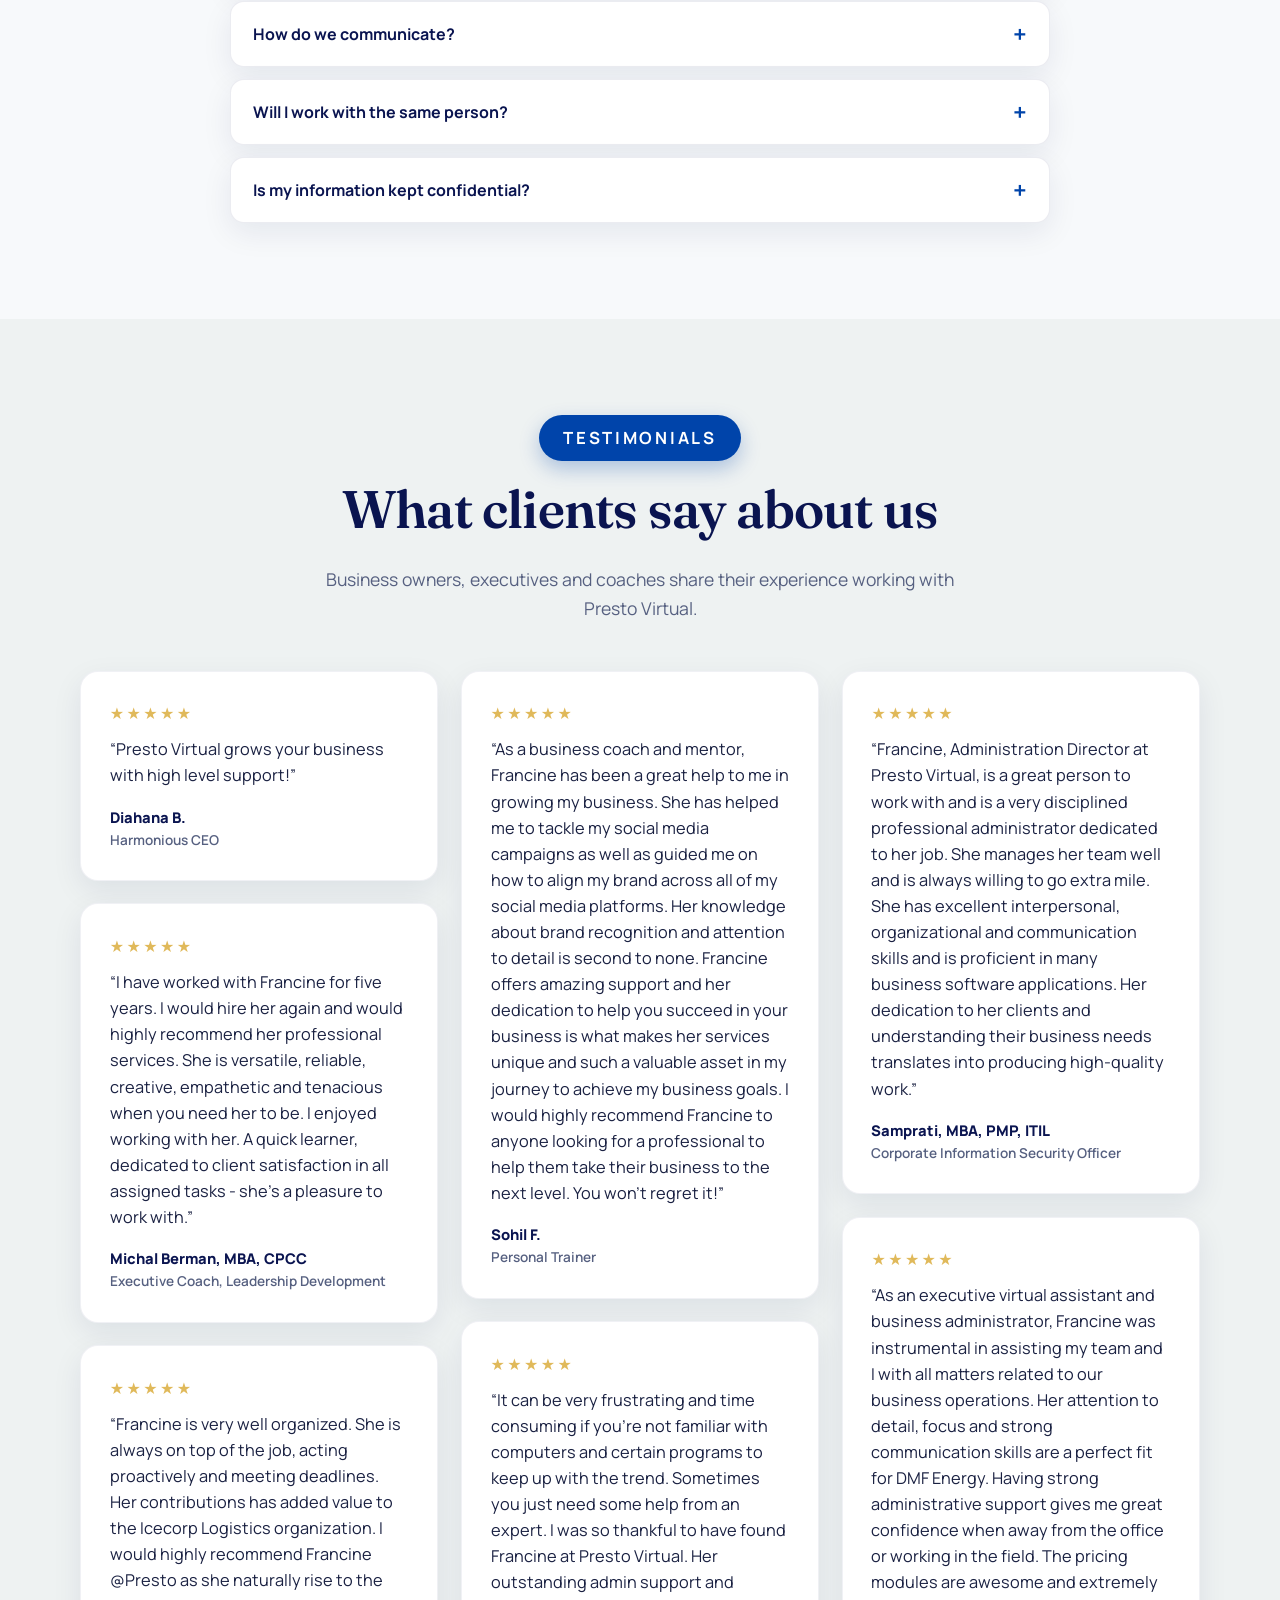
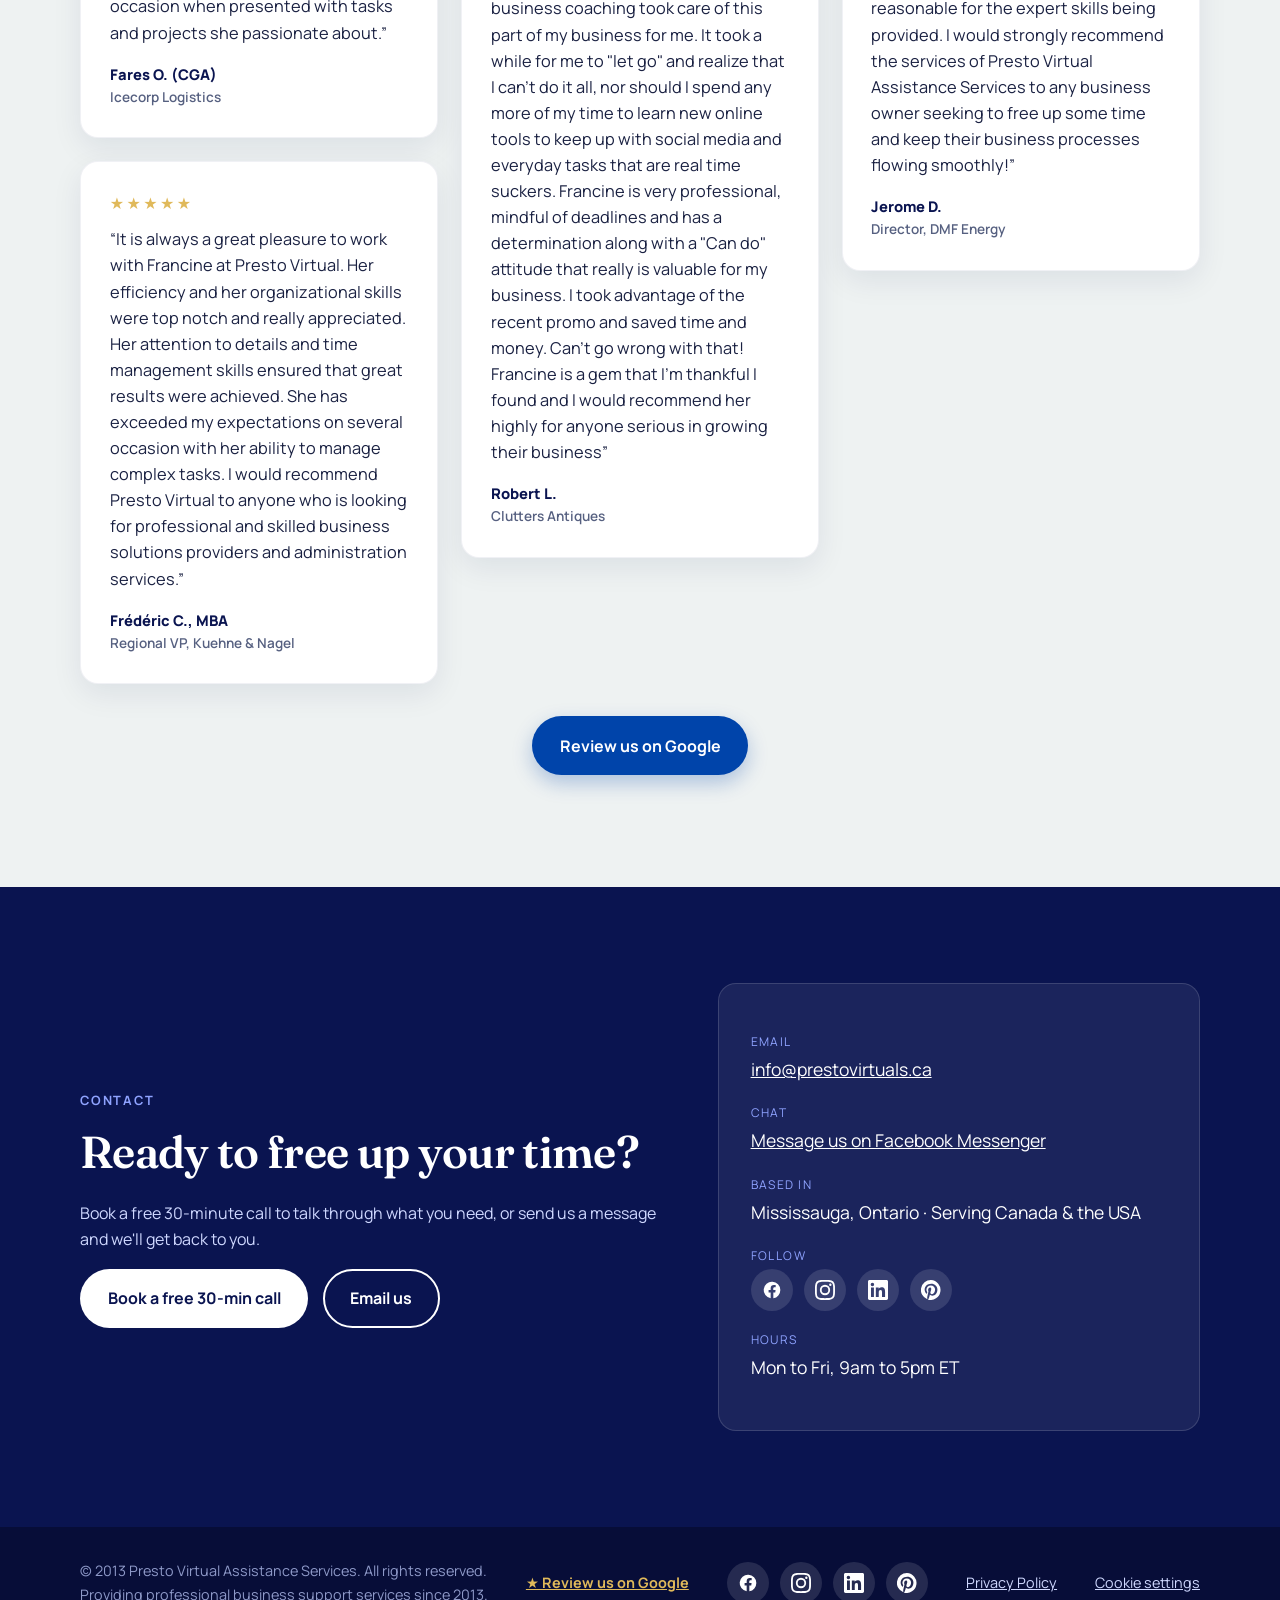
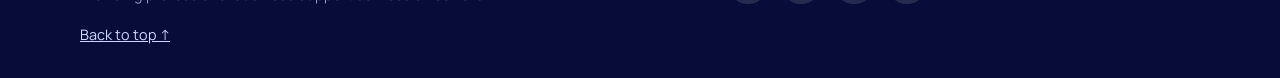
==== commit 41cec3cd: "Use 1200px transparent logo Co-Authored-By: Claude Sonnet 5.5 <noreply@anthropic.com> Claude-Session" ====
--- a/index.html
+++ b/index.html
@@ -27,7 +27,7 @@
   <link rel="preconnect" href="https://fonts.googleapis.com">
   <link rel="preconnect" href="https://fonts.gstatic.com" crossorigin>
   <link href="https://fonts.googleapis.com/css2?family=Fraunces:ital,opsz,wght@0,9..144,500;0,9..144,600;1,9..144,500&family=Manrope:wght@400;500;600;700;800&display=swap" rel="stylesheet">
-  <link rel="stylesheet" href="css/style.css?v=20261124c">
+  <link rel="stylesheet" href="css/style.css?v=20261126a">
 
   <script type="application/ld+json">
   {
@@ -65,7 +65,7 @@
   <header class="site-header">
     <div class="container nav">
       <a class="brand" href="#top" aria-label="Presto Virtuals, Virtual Assistant Services, home">
-        <img src="assets/logo-original.png" alt="" width="50" height="47">
+        <img src="assets/logo-original.png" alt="" width="50" height="50">
         <span class="brand-text"><strong>Presto Virtuals</strong><span>Virtual Assistance Services</span></span>
       </a>
       <button class="nav-toggle" aria-label="Menu" aria-expanded="false" aria-controls="nav-links">
@@ -96,7 +96,7 @@
           </div>
         </div>
         <div class="hero-art" aria-hidden="true">
-          <img class="hero-logo" src="assets/logo-original.png" alt="" width="420" height="391">
+          <img class="hero-logo" src="assets/logo-original.png" alt="" width="420" height="420">
         <div class="hero-badges"><span class="hero-badge b1"><i></i>Remote &amp; flexible</span><span class="hero-badge b2"><i></i>Made for busy people</span></div>
         </div>
       </div>
@@ -652,9 +652,9 @@
     <div class="cookie-actions"><button type="button" class="btn btn-gold" id="cookie-ok">Got it</button></div>
   </div>
 
-  <script src="js/main.js?v=20261124c"></script>
-  <script src="js/chat-config.js?v=20261124c"></script>
-  <script src="js/chat.js?v=20261124c" defer></script>
-  <script src="js/consent.js?v=20261124c"></script>
+  <script src="js/main.js?v=20261126a"></script>
+  <script src="js/chat-config.js?v=20261126a"></script>
+  <script src="js/chat.js?v=20261126a" defer></script>
+  <script src="js/consent.js?v=20261126a"></script>
 </body>
 </html>
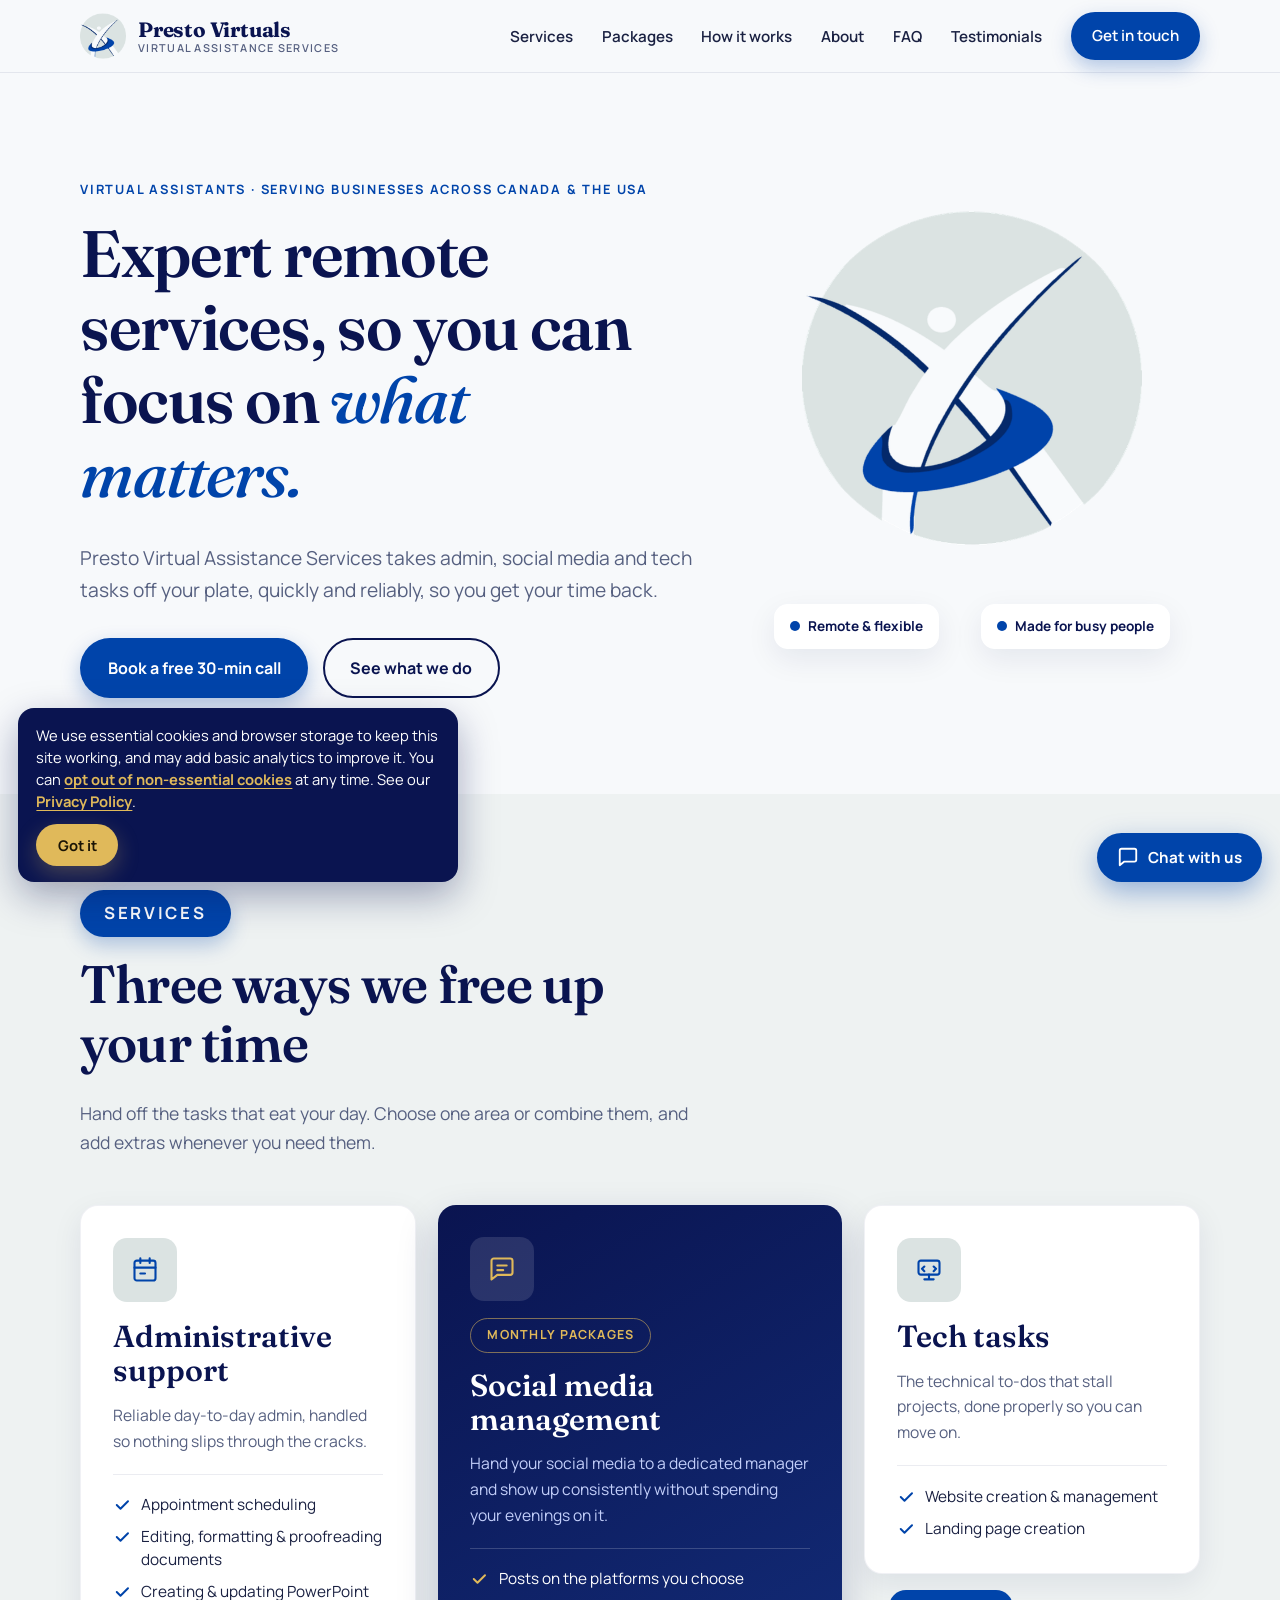
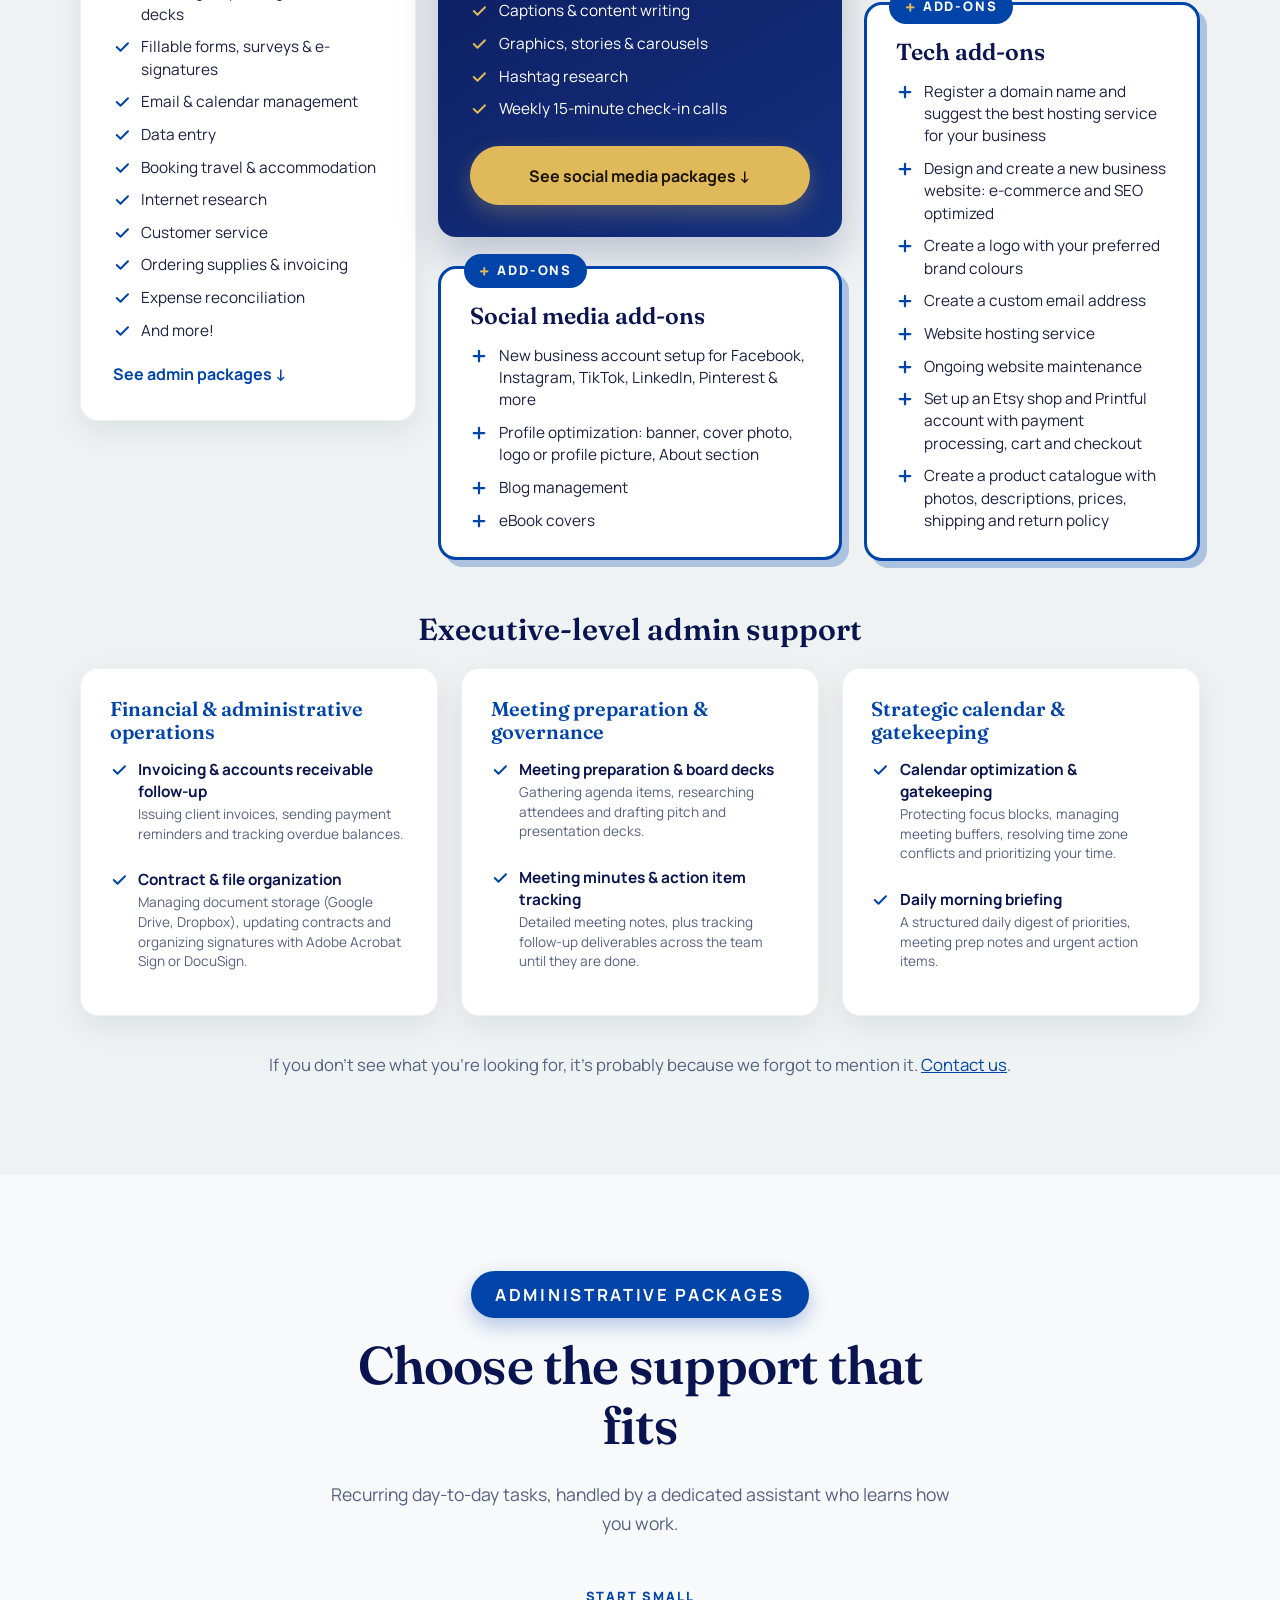
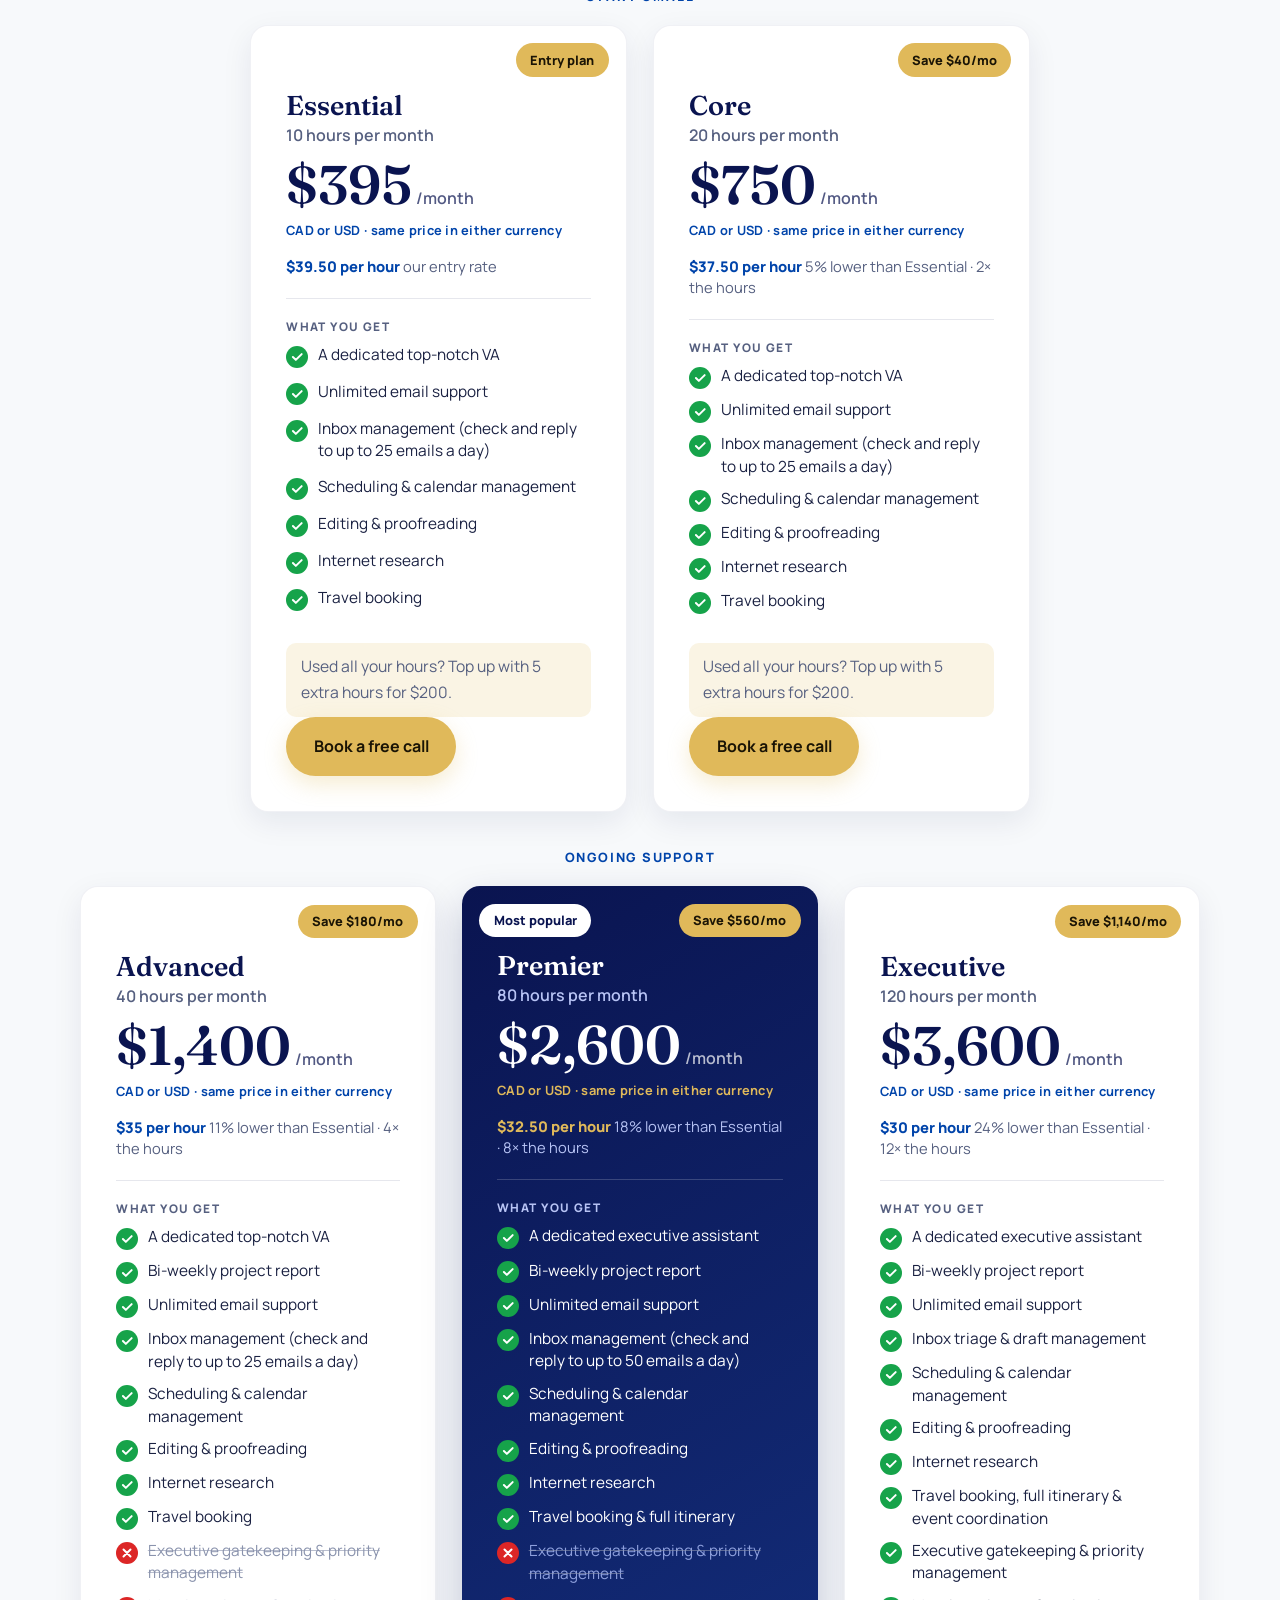
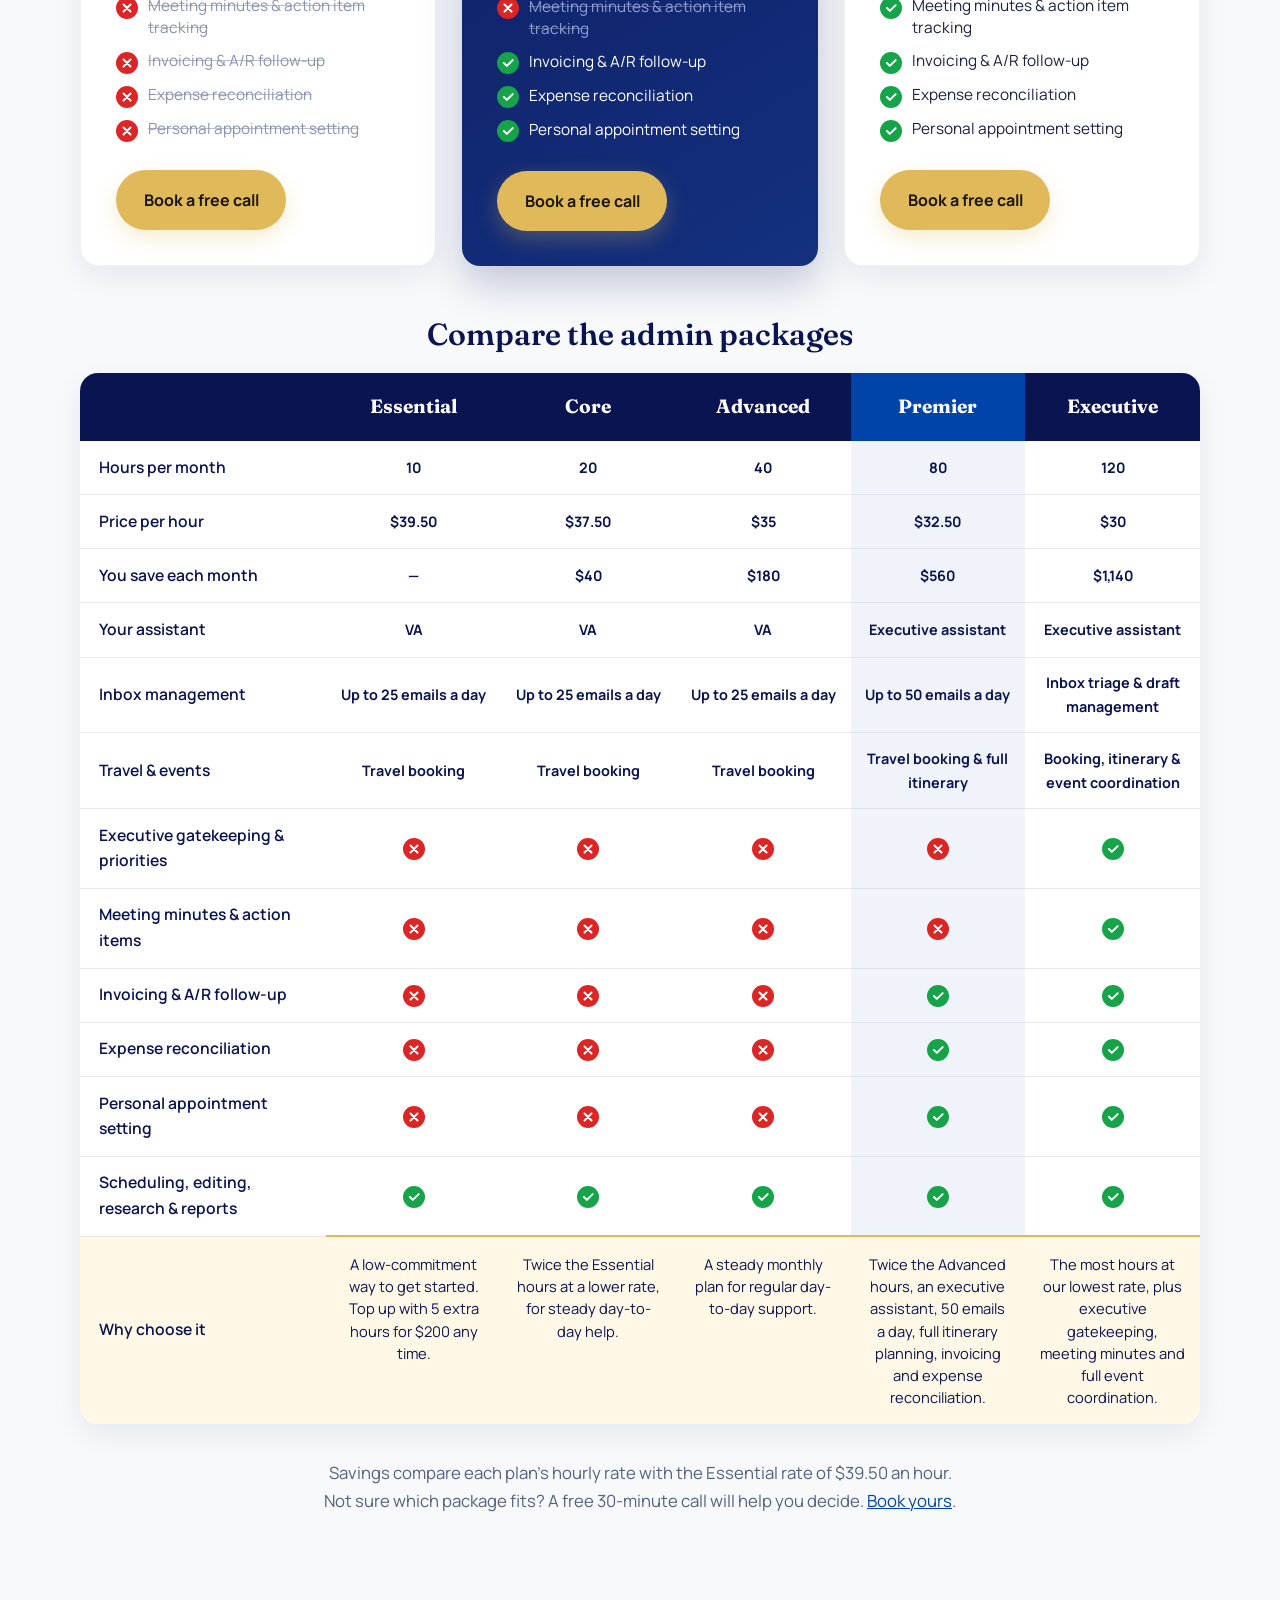
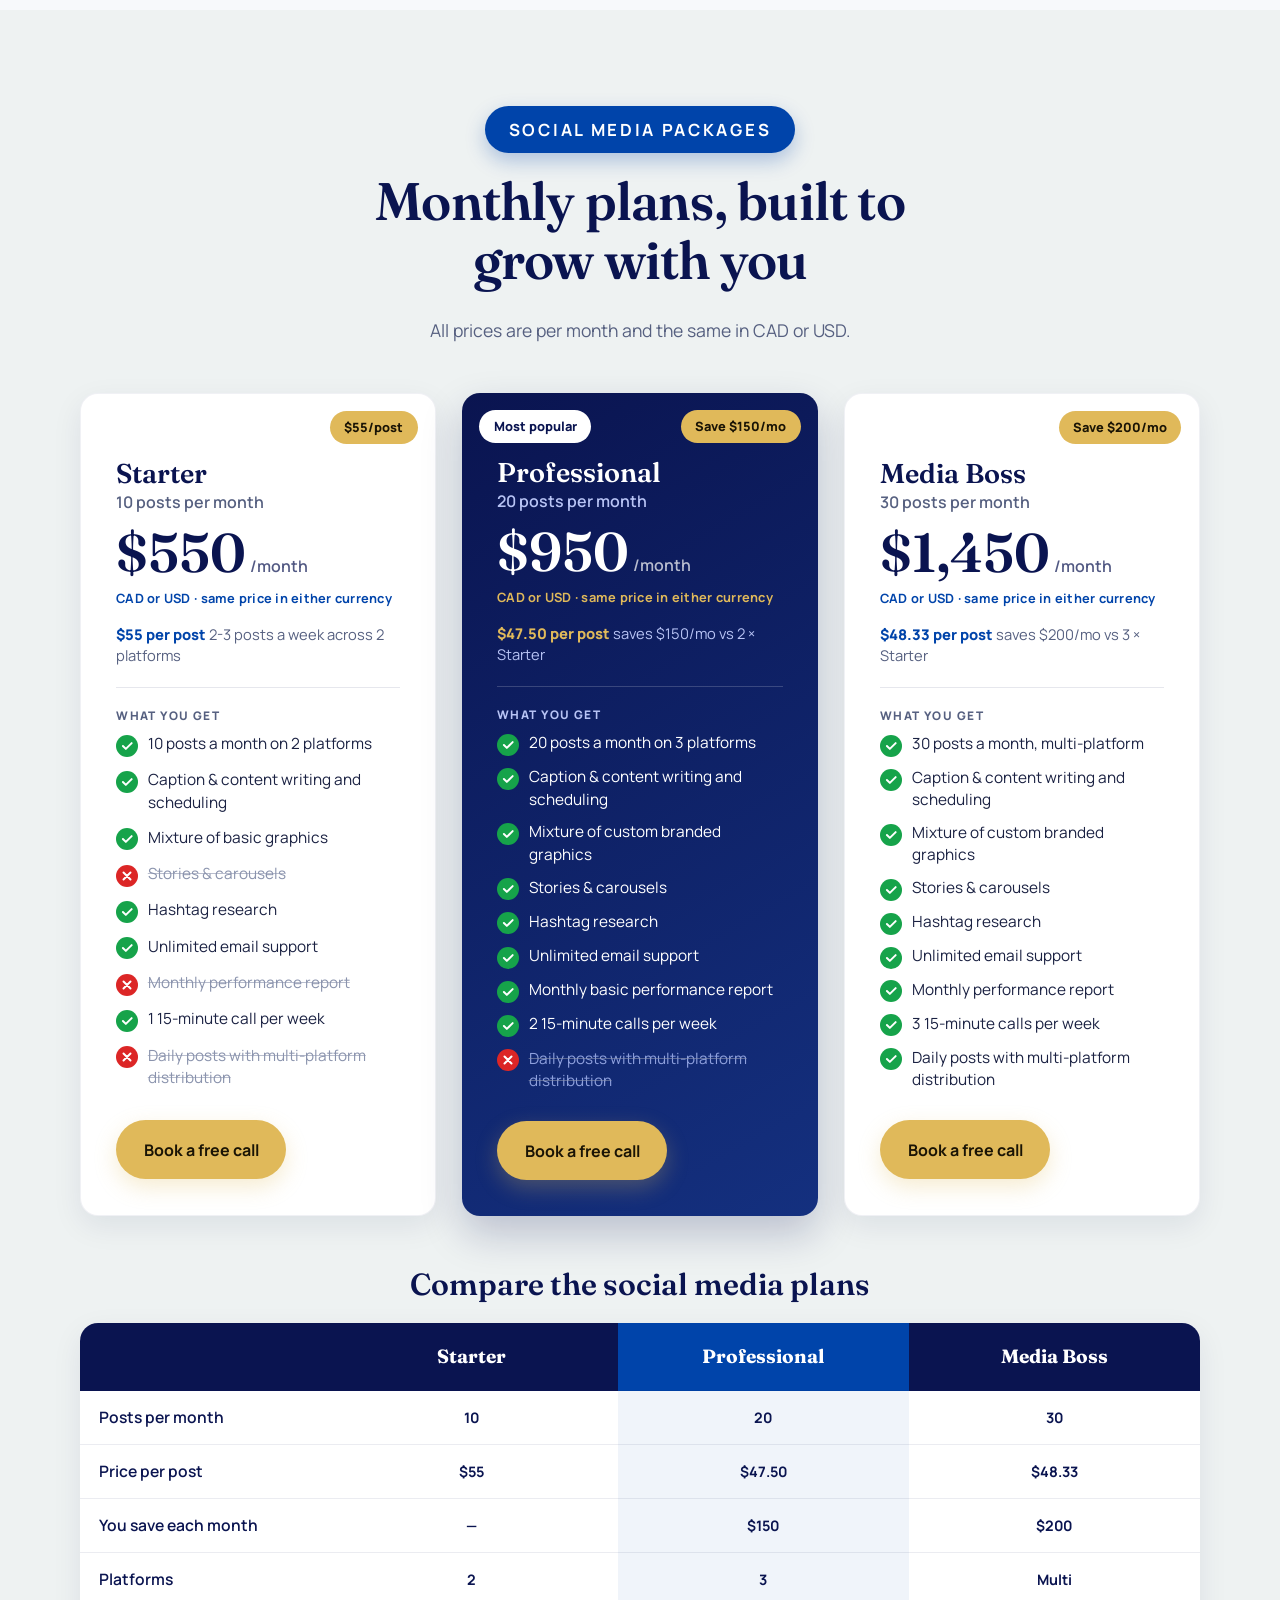
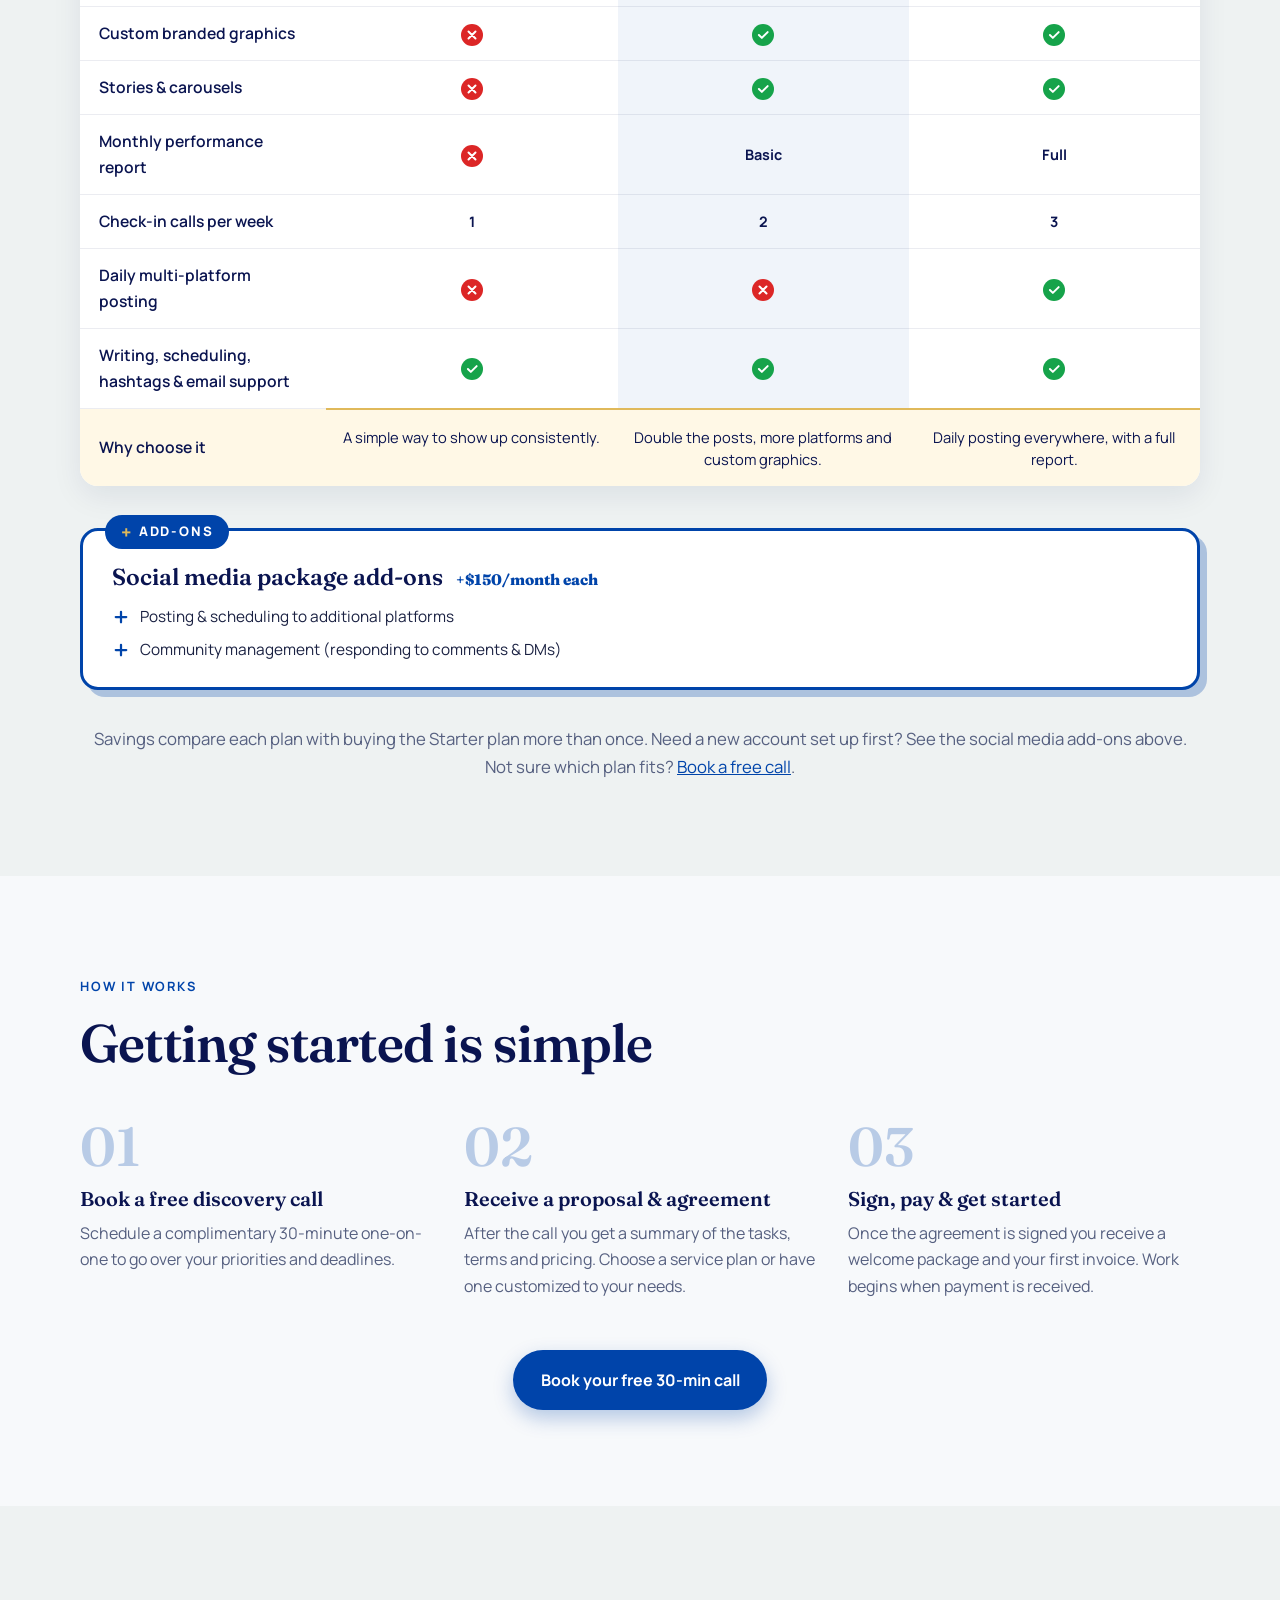
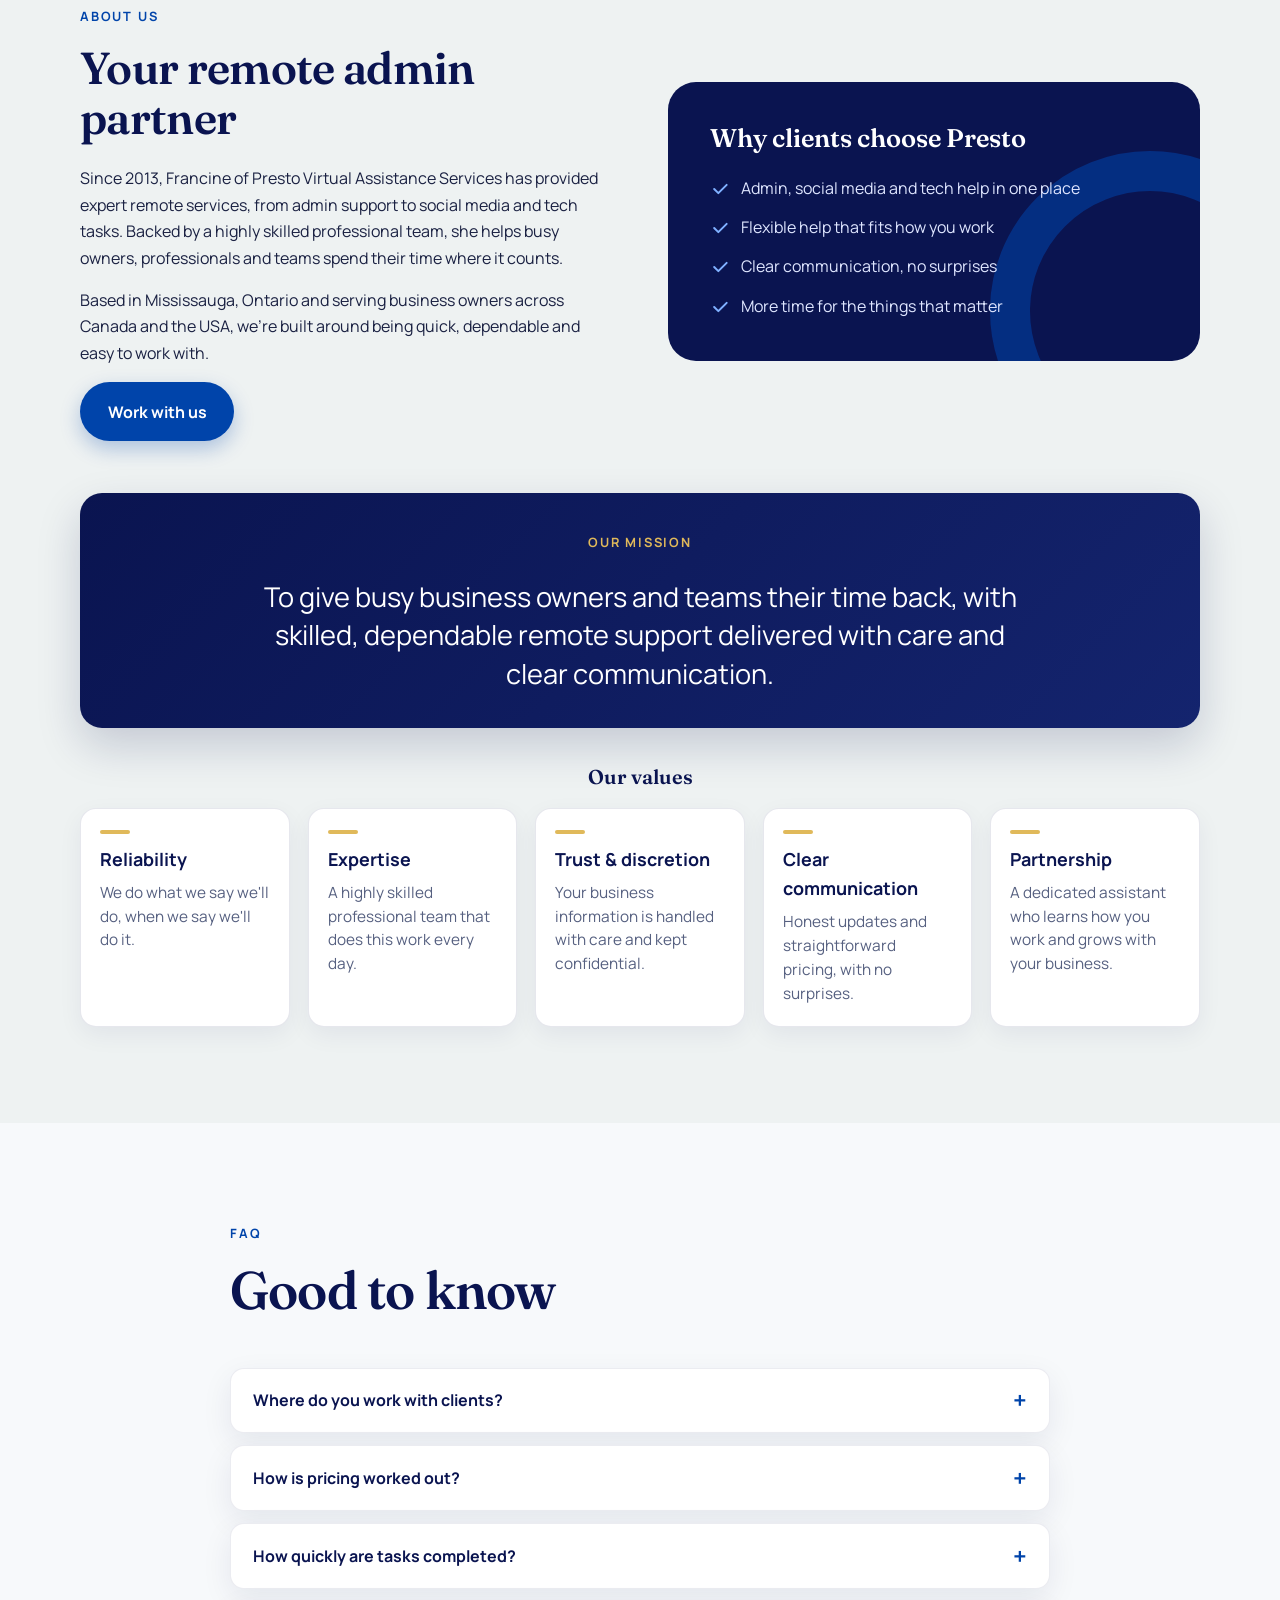
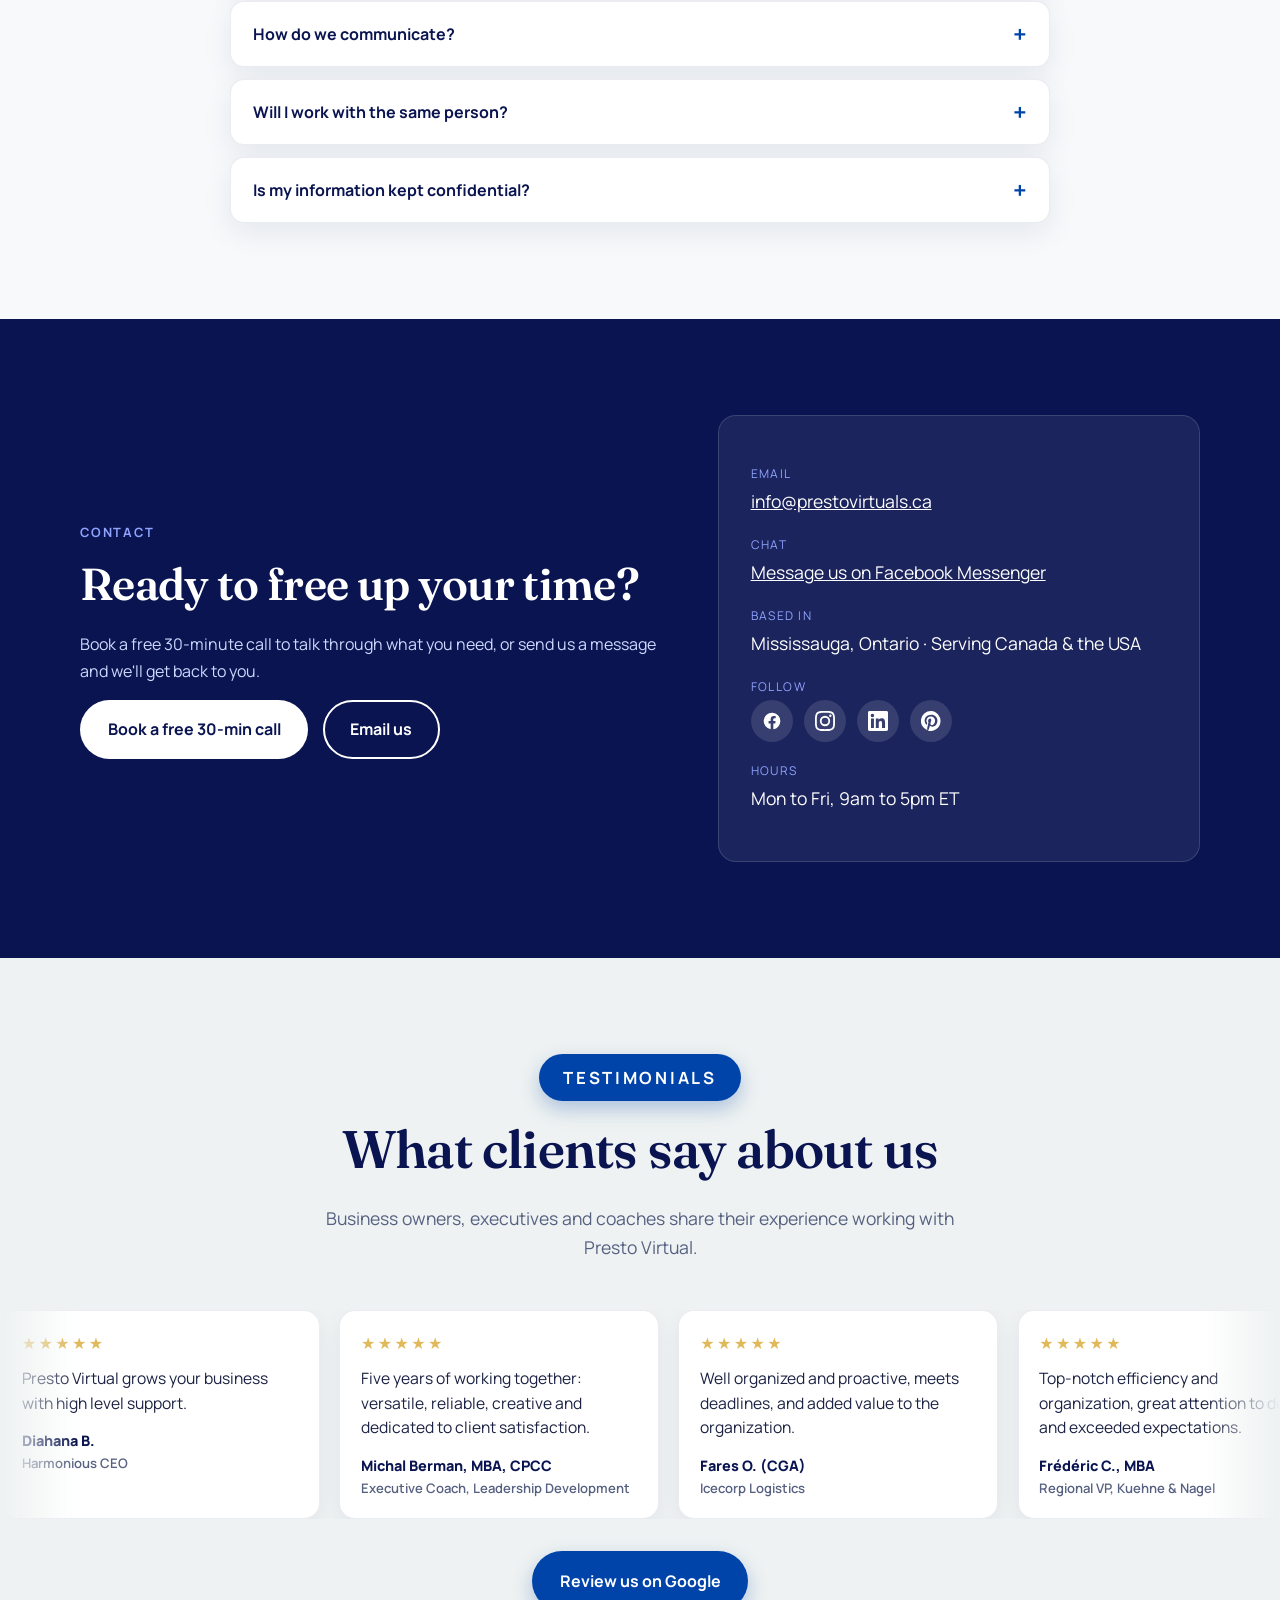
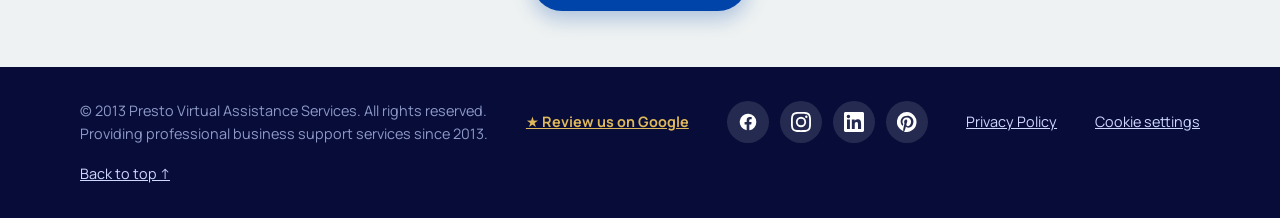
==== commit da0c1cd2: "Summarize testimonials and slide them across the bottom of the page Co-Authored-By: Claude Sonnet 5." ====
--- a/index.html
+++ b/index.html
@@ -27,7 +27,7 @@
   <link rel="preconnect" href="https://fonts.googleapis.com">
   <link rel="preconnect" href="https://fonts.gstatic.com" crossorigin>
   <link href="https://fonts.googleapis.com/css2?family=Fraunces:ital,opsz,wght@0,9..144,500;0,9..144,600;1,9..144,500&family=Manrope:wght@400;500;600;700;800&display=swap" rel="stylesheet">
-  <link rel="stylesheet" href="css/style.css?v=20261126a">
+  <link rel="stylesheet" href="css/style.css?v=20261126b">
 
   <script type="application/ld+json">
   {
@@ -553,58 +553,6 @@
       </div>
     </section>
 
-    <section id="testimonials" class="band">
-      <div class="container">
-        <div class="section-head center-head reveal">
-          <span class="eyebrow eyebrow-big">Testimonials</span>
-          <h2>What clients say about us</h2>
-          <p>Business owners, executives and coaches share their experience working with Presto Virtual.</p>
-        </div>
-        <div class="tm-grid" id="tm-grid">
-          <figure class="card tm-card reveal">
-            <div class="tm-stars" aria-label="5 out of 5 stars">&#9733;&#9733;&#9733;&#9733;&#9733;</div>
-            <blockquote>&ldquo;Presto Virtual grows your business with high level support!&rdquo;</blockquote>
-            <figcaption>Diahana B.<span>Harmonious CEO</span></figcaption>
-          </figure>
-          <figure class="card tm-card reveal">
-            <div class="tm-stars" aria-label="5 out of 5 stars">&#9733;&#9733;&#9733;&#9733;&#9733;</div>
-            <blockquote>&ldquo;I have worked with Francine for five years. I would hire her again and would highly recommend her professional services. She is versatile, reliable, creative, empathetic and tenacious when you need her to be. I enjoyed working with her. A quick learner, dedicated to client satisfaction in all assigned tasks - she’s a pleasure to work with.&rdquo;</blockquote>
-            <figcaption>Michal Berman, MBA, CPCC<span>Executive Coach, Leadership Development</span></figcaption>
-          </figure>
-          <figure class="card tm-card reveal">
-            <div class="tm-stars" aria-label="5 out of 5 stars">&#9733;&#9733;&#9733;&#9733;&#9733;</div>
-            <blockquote>&ldquo;Francine is very well organized. She is always on top of the job, acting proactively and meeting deadlines. Her contributions has added value to the Icecorp Logistics organization. I would highly recommend Francine @Presto as she naturally rise to the occasion when presented with tasks and projects she passionate about.&rdquo;</blockquote>
-            <figcaption>Fares O. (CGA)<span>Icecorp Logistics</span></figcaption>
-          </figure>
-          <figure class="card tm-card reveal">
-            <div class="tm-stars" aria-label="5 out of 5 stars">&#9733;&#9733;&#9733;&#9733;&#9733;</div>
-            <blockquote>&ldquo;It is always a great pleasure to work with Francine at Presto Virtual. Her efficiency and her organizational skills were top notch and really appreciated. Her attention to details and time management skills ensured that great results were achieved. She has exceeded my expectations on several occasion with her ability to manage complex tasks. I would recommend Presto Virtual to anyone who is looking for professional and skilled business solutions providers and administration services.&rdquo;</blockquote>
-            <figcaption>Frédéric C., MBA<span>Regional VP, Kuehne &amp; Nagel</span></figcaption>
-          </figure>
-          <figure class="card tm-card reveal">
-            <div class="tm-stars" aria-label="5 out of 5 stars">&#9733;&#9733;&#9733;&#9733;&#9733;</div>
-            <blockquote>&ldquo;As a business coach and mentor, Francine has been a great help to me in growing my business. She has helped me to tackle my social media campaigns as well as guided me on how to align my brand across all of my social media platforms. Her knowledge about brand recognition and attention to detail is second to none. Francine offers amazing support and her dedication to help you succeed in your business is what makes her services unique and such a valuable asset in my journey to achieve my business goals. I would highly recommend Francine to anyone looking for a professional to help them take their business to the next level. You won't regret it!&rdquo;</blockquote>
-            <figcaption>Sohil F.<span>Personal Trainer</span></figcaption>
-          </figure>
-          <figure class="card tm-card reveal">
-            <div class="tm-stars" aria-label="5 out of 5 stars">&#9733;&#9733;&#9733;&#9733;&#9733;</div>
-            <blockquote>&ldquo;It can be very frustrating and time consuming if you're not familiar with computers and certain programs to keep up with the trend. Sometimes you just need some help from an expert. I was so thankful to have found Francine at Presto Virtual. Her outstanding admin support and business coaching took care of this part of my business for me. It took a while for me to "let go" and realize that I can't do it all, nor should I spend any more of my time to learn new online tools to keep up with social media and everyday tasks that are real time suckers. Francine is very professional, mindful of deadlines and has a determination along with a "Can do" attitude that really is valuable for my business. I took advantage of the recent promo and saved time and money. Can't go wrong with that! Francine is a gem that I'm thankful I found and I would recommend her highly for anyone serious in growing their business&rdquo;</blockquote>
-            <figcaption>Robert L.<span>Clutters Antiques</span></figcaption>
-          </figure>
-          <figure class="card tm-card reveal">
-            <div class="tm-stars" aria-label="5 out of 5 stars">&#9733;&#9733;&#9733;&#9733;&#9733;</div>
-            <blockquote>&ldquo;Francine, Administration Director at Presto Virtual, is a great person to work with and is a very disciplined professional administrator dedicated to her job. She manages her team well and is always willing to go extra mile. She has excellent interpersonal, organizational and communication skills and is proficient in many business software applications. Her dedication to her clients and understanding their business needs translates into producing high-quality work.&rdquo;</blockquote>
-            <figcaption>Samprati, MBA, PMP, ITIL<span>Corporate Information Security Officer</span></figcaption>
-          </figure>
-          <figure class="card tm-card reveal">
-            <div class="tm-stars" aria-label="5 out of 5 stars">&#9733;&#9733;&#9733;&#9733;&#9733;</div>
-            <blockquote>&ldquo;As an executive virtual assistant and business administrator, Francine was instrumental in assisting my team and I with all matters related to our business operations. Her attention to detail, focus and strong communication skills are a perfect fit for DMF Energy. Having strong administrative support gives me great confidence when away from the office or working in the field. The pricing modules are awesome and extremely reasonable for the expert skills being provided. I would strongly recommend the services of Presto Virtual Assistance Services to any business owner seeking to free up some time and keep their business processes flowing smoothly!&rdquo;</blockquote>
-            <figcaption>Jerome D.<span>Director, DMF Energy</span></figcaption>
-          </figure>
-        </div>
-        <p class="tm-cta reveal"><a class="btn btn-primary" href="https://g.page/r/CcXdg7asw18qEAE/review" target="_blank" rel="noopener noreferrer">Review us on Google</a></p>
-      </div>
-    </section>
 
     <section id="contact" class="contact">
       <div class="container contact-box">
@@ -633,6 +581,17 @@
         </div>
       </div>
     </section>
+      <section id="testimonials" class="band tm-band">
+      <div class="container">
+        <div class="section-head center-head reveal">
+          <span class="eyebrow eyebrow-big">Testimonials</span>
+          <h2>What clients say about us</h2>
+          <p>Business owners, executives and coaches share their experience working with Presto Virtual.</p>
+        </div>
+      </div>
+      <div class="tm-marquee" role="region" aria-label="Client testimonials, summarized"><div class="tm-track"><figure class="tm-slide"><div class="tm-stars" aria-label="5 out of 5 stars">&#9733;&#9733;&#9733;&#9733;&#9733;</div><blockquote>Presto Virtual grows your business with high level support.</blockquote><figcaption>Diahana B.<span>Harmonious CEO</span></figcaption></figure><figure class="tm-slide"><div class="tm-stars" aria-label="5 out of 5 stars">&#9733;&#9733;&#9733;&#9733;&#9733;</div><blockquote>Five years of working together: versatile, reliable, creative and dedicated to client satisfaction.</blockquote><figcaption>Michal Berman, MBA, CPCC<span>Executive Coach, Leadership Development</span></figcaption></figure><figure class="tm-slide"><div class="tm-stars" aria-label="5 out of 5 stars">&#9733;&#9733;&#9733;&#9733;&#9733;</div><blockquote>Well organized and proactive, meets deadlines, and added value to the organization.</blockquote><figcaption>Fares O. (CGA)<span>Icecorp Logistics</span></figcaption></figure><figure class="tm-slide"><div class="tm-stars" aria-label="5 out of 5 stars">&#9733;&#9733;&#9733;&#9733;&#9733;</div><blockquote>Top-notch efficiency and organization, great attention to detail, and exceeded expectations.</blockquote><figcaption>Frédéric C., MBA<span>Regional VP, Kuehne &amp; Nagel</span></figcaption></figure><figure class="tm-slide"><div class="tm-stars" aria-label="5 out of 5 stars">&#9733;&#9733;&#9733;&#9733;&#9733;</div><blockquote>Helped grow the business and align the brand across social media. Attention to detail is second to none.</blockquote><figcaption>Sohil F.<span>Personal Trainer</span></figcaption></figure><figure class="tm-slide"><div class="tm-stars" aria-label="5 out of 5 stars">&#9733;&#9733;&#9733;&#9733;&#9733;</div><blockquote>Outstanding admin support that saved time and money. Professional, mindful of deadlines, with a can-do attitude.</blockquote><figcaption>Robert L.<span>Clutters Antiques</span></figcaption></figure><figure class="tm-slide"><div class="tm-stars" aria-label="5 out of 5 stars">&#9733;&#9733;&#9733;&#9733;&#9733;</div><blockquote>Disciplined, professional and dedicated. Understands client needs and produces high-quality work.</blockquote><figcaption>Samprati, MBA, PMP, ITIL<span>Corporate Information Security Officer</span></figcaption></figure><figure class="tm-slide"><div class="tm-stars" aria-label="5 out of 5 stars">&#9733;&#9733;&#9733;&#9733;&#9733;</div><blockquote>Instrumental to daily operations, with strong attention to detail and pricing that is extremely reasonable.</blockquote><figcaption>Jerome D.<span>Director, DMF Energy</span></figcaption></figure><figure class="tm-slide" aria-hidden="true"><div class="tm-stars" aria-label="5 out of 5 stars">&#9733;&#9733;&#9733;&#9733;&#9733;</div><blockquote>Presto Virtual grows your business with high level support.</blockquote><figcaption>Diahana B.<span>Harmonious CEO</span></figcaption></figure><figure class="tm-slide" aria-hidden="true"><div class="tm-stars" aria-label="5 out of 5 stars">&#9733;&#9733;&#9733;&#9733;&#9733;</div><blockquote>Five years of working together: versatile, reliable, creative and dedicated to client satisfaction.</blockquote><figcaption>Michal Berman, MBA, CPCC<span>Executive Coach, Leadership Development</span></figcaption></figure><figure class="tm-slide" aria-hidden="true"><div class="tm-stars" aria-label="5 out of 5 stars">&#9733;&#9733;&#9733;&#9733;&#9733;</div><blockquote>Well organized and proactive, meets deadlines, and added value to the organization.</blockquote><figcaption>Fares O. (CGA)<span>Icecorp Logistics</span></figcaption></figure><figure class="tm-slide" aria-hidden="true"><div class="tm-stars" aria-label="5 out of 5 stars">&#9733;&#9733;&#9733;&#9733;&#9733;</div><blockquote>Top-notch efficiency and organization, great attention to detail, and exceeded expectations.</blockquote><figcaption>Frédéric C., MBA<span>Regional VP, Kuehne &amp; Nagel</span></figcaption></figure><figure class="tm-slide" aria-hidden="true"><div class="tm-stars" aria-label="5 out of 5 stars">&#9733;&#9733;&#9733;&#9733;&#9733;</div><blockquote>Helped grow the business and align the brand across social media. Attention to detail is second to none.</blockquote><figcaption>Sohil F.<span>Personal Trainer</span></figcaption></figure><figure class="tm-slide" aria-hidden="true"><div class="tm-stars" aria-label="5 out of 5 stars">&#9733;&#9733;&#9733;&#9733;&#9733;</div><blockquote>Outstanding admin support that saved time and money. Professional, mindful of deadlines, with a can-do attitude.</blockquote><figcaption>Robert L.<span>Clutters Antiques</span></figcaption></figure><figure class="tm-slide" aria-hidden="true"><div class="tm-stars" aria-label="5 out of 5 stars">&#9733;&#9733;&#9733;&#9733;&#9733;</div><blockquote>Disciplined, professional and dedicated. Understands client needs and produces high-quality work.</blockquote><figcaption>Samprati, MBA, PMP, ITIL<span>Corporate Information Security Officer</span></figcaption></figure><figure class="tm-slide" aria-hidden="true"><div class="tm-stars" aria-label="5 out of 5 stars">&#9733;&#9733;&#9733;&#9733;&#9733;</div><blockquote>Instrumental to daily operations, with strong attention to detail and pricing that is extremely reasonable.</blockquote><figcaption>Jerome D.<span>Director, DMF Energy</span></figcaption></figure></div></div>
+      <p class="tm-cta reveal"><a class="btn btn-primary" href="https://g.page/r/CcXdg7asw18qEAE/review" target="_blank" rel="noopener noreferrer">Review us on Google</a></p>
+    </section>
   </main>
 
   <footer>
@@ -652,9 +611,9 @@
     <div class="cookie-actions"><button type="button" class="btn btn-gold" id="cookie-ok">Got it</button></div>
   </div>
 
-  <script src="js/main.js?v=20261126a"></script>
-  <script src="js/chat-config.js?v=20261126a"></script>
-  <script src="js/chat.js?v=20261126a" defer></script>
-  <script src="js/consent.js?v=20261126a"></script>
+  <script src="js/main.js?v=20261126b"></script>
+  <script src="js/chat-config.js?v=20261126b"></script>
+  <script src="js/chat.js?v=20261126b" defer></script>
+  <script src="js/consent.js?v=20261126b"></script>
 </body>
 </html>
--- a/css/style.css
+++ b/css/style.css
@@ -555,3 +555,16 @@
 .hero-art img.hero-logo { width: min(340px, 80%); margin-bottom: .5rem; }
 .hero-art .hero-badges { position: relative; z-index: 0; margin-top: 1.4rem; }
 @media (max-width: 760px) { .brand-text span { display: none; } }
+
+/* Testimonials: summarized cards sliding across the bottom of the page */
+.tm-band { overflow: hidden; padding-bottom: 2.5rem; }
+.tm-marquee { overflow: hidden; margin-top: 2rem; -webkit-mask-image: linear-gradient(90deg, transparent, #000 6%, #000 94%, transparent); mask-image: linear-gradient(90deg, transparent, #000 6%, #000 94%, transparent); }
+.tm-track { display: flex; gap: 1.2rem; width: max-content; animation: tm-slide 60s linear infinite; }
+.tm-marquee:hover .tm-track, .tm-marquee:focus-within .tm-track { animation-play-state: paused; }
+.tm-slide { margin: 0; flex: 0 0 auto; width: 320px; background: #fff; border: 1px solid rgba(10,20,80,.08); border-radius: 16px; padding: 1.2rem 1.3rem; box-shadow: 0 8px 24px rgba(10,20,80,.06); }
+.tm-slide blockquote { margin: 0 0 .9rem; font-size: .98rem; line-height: 1.55; }
+.tm-slide figcaption { font-weight: 800; color: var(--navy); font-size: .9rem; }
+.tm-slide figcaption span { display: block; font-weight: 600; color: var(--muted); font-size: .82rem; }
+@keyframes tm-slide { to { transform: translateX(-50%); } }
+@media (prefers-reduced-motion: reduce) { .tm-marquee { overflow-x: auto; -webkit-mask-image: none; mask-image: none; } .tm-track { animation: none; } .tm-slide[aria-hidden="true"] { display: none; } }
+@media (max-width: 560px) { .tm-slide { width: 270px; } }
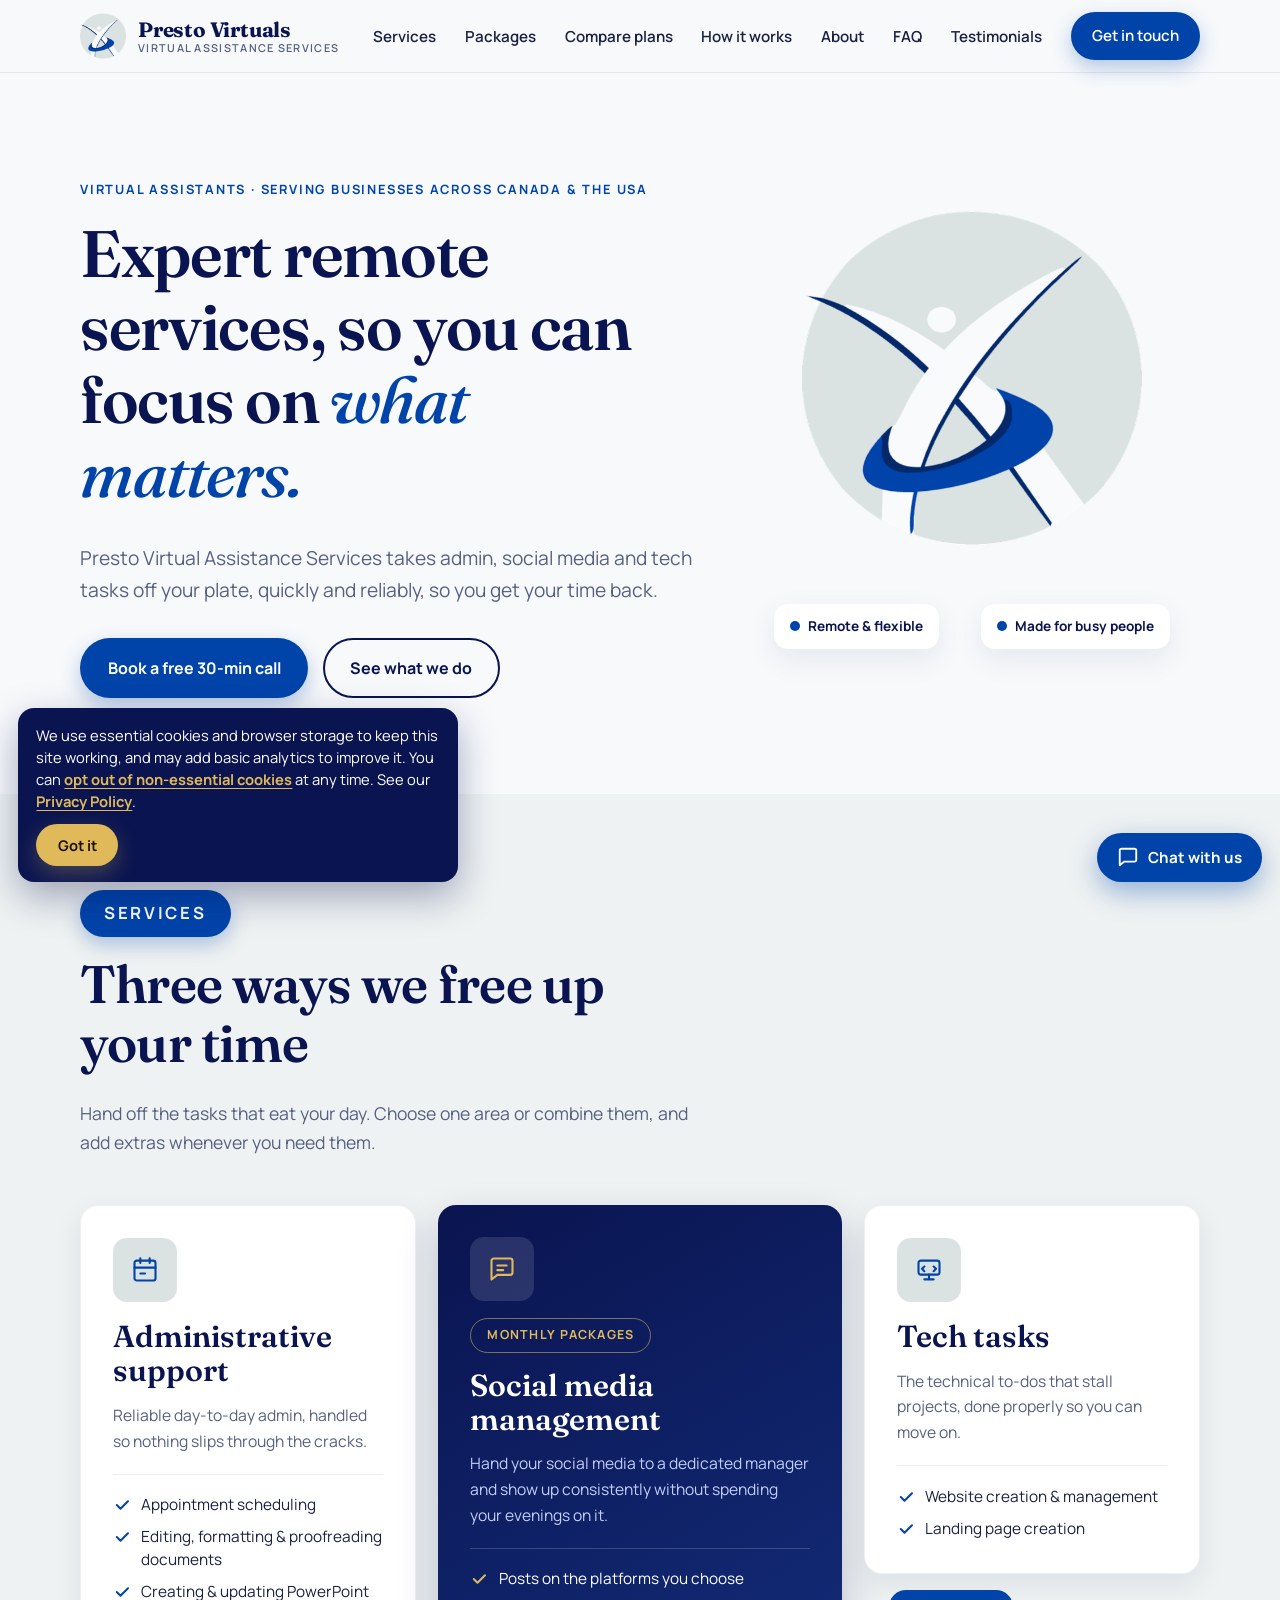
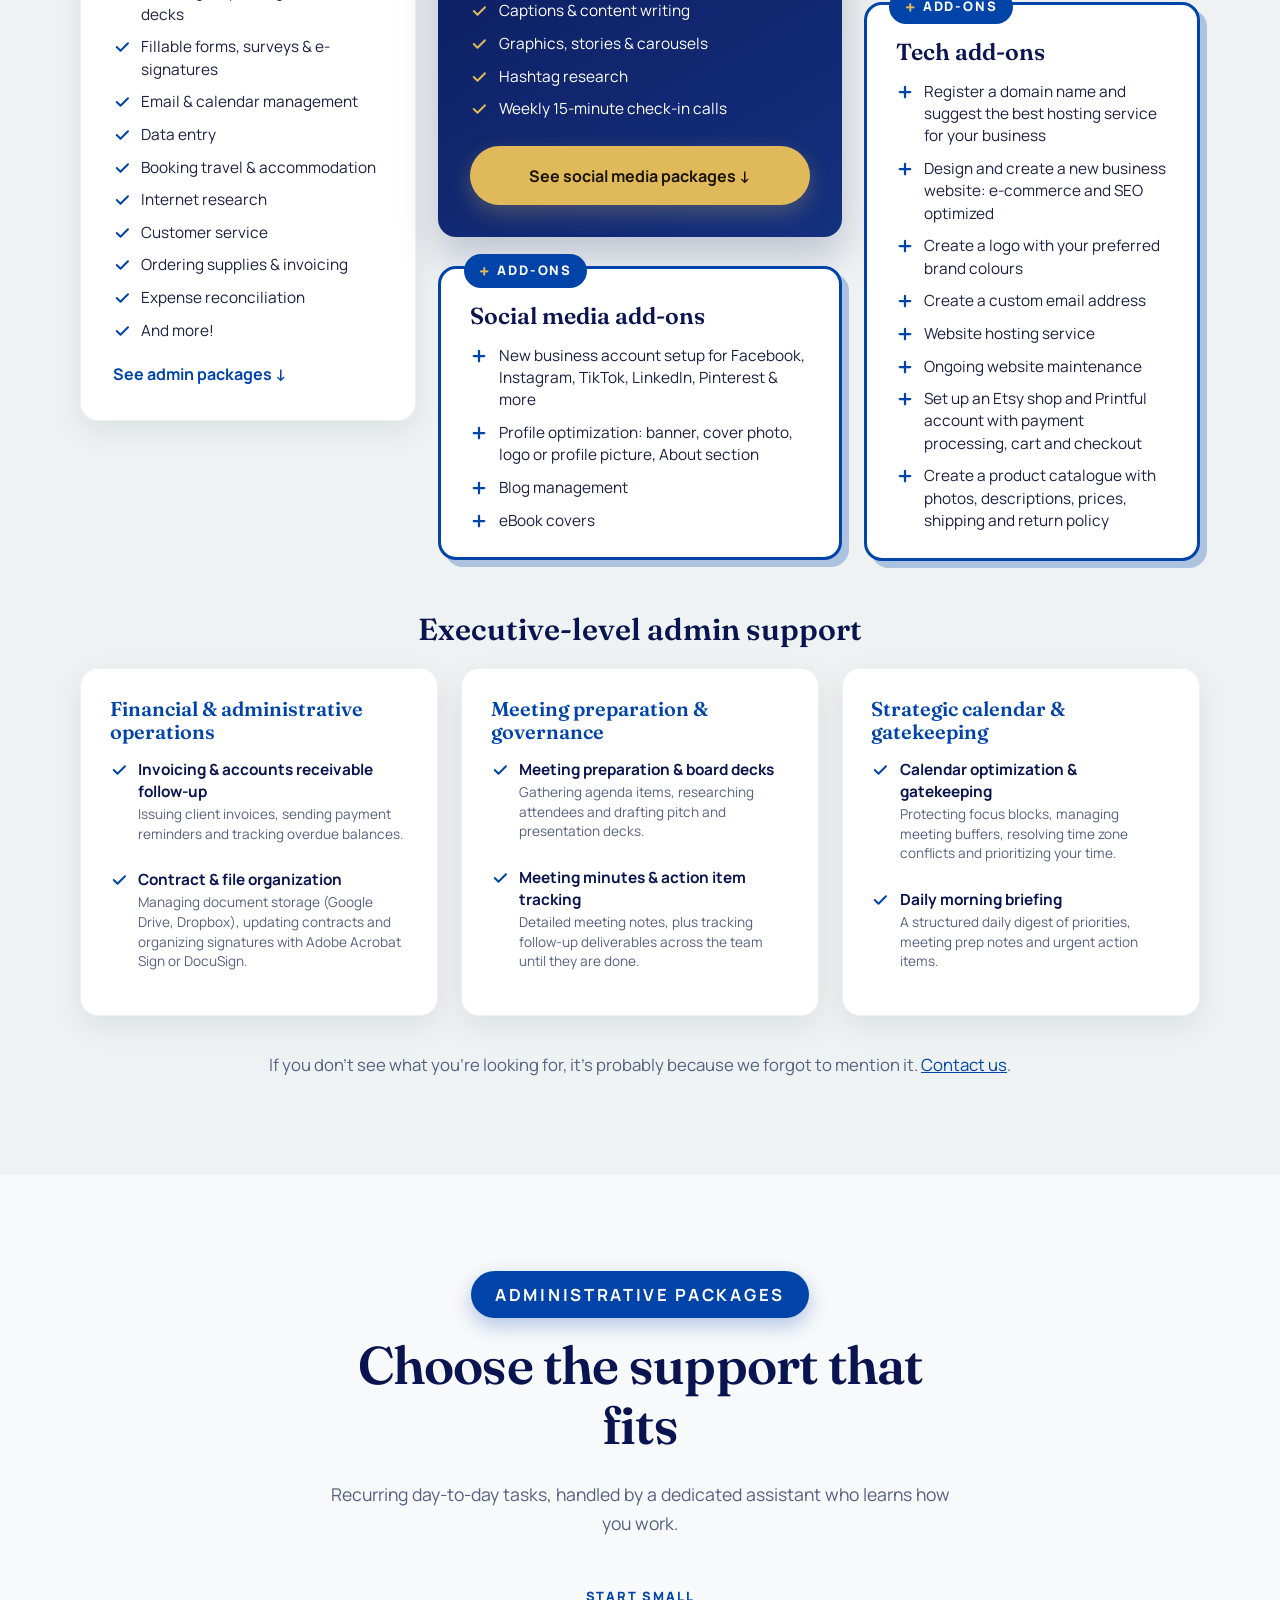
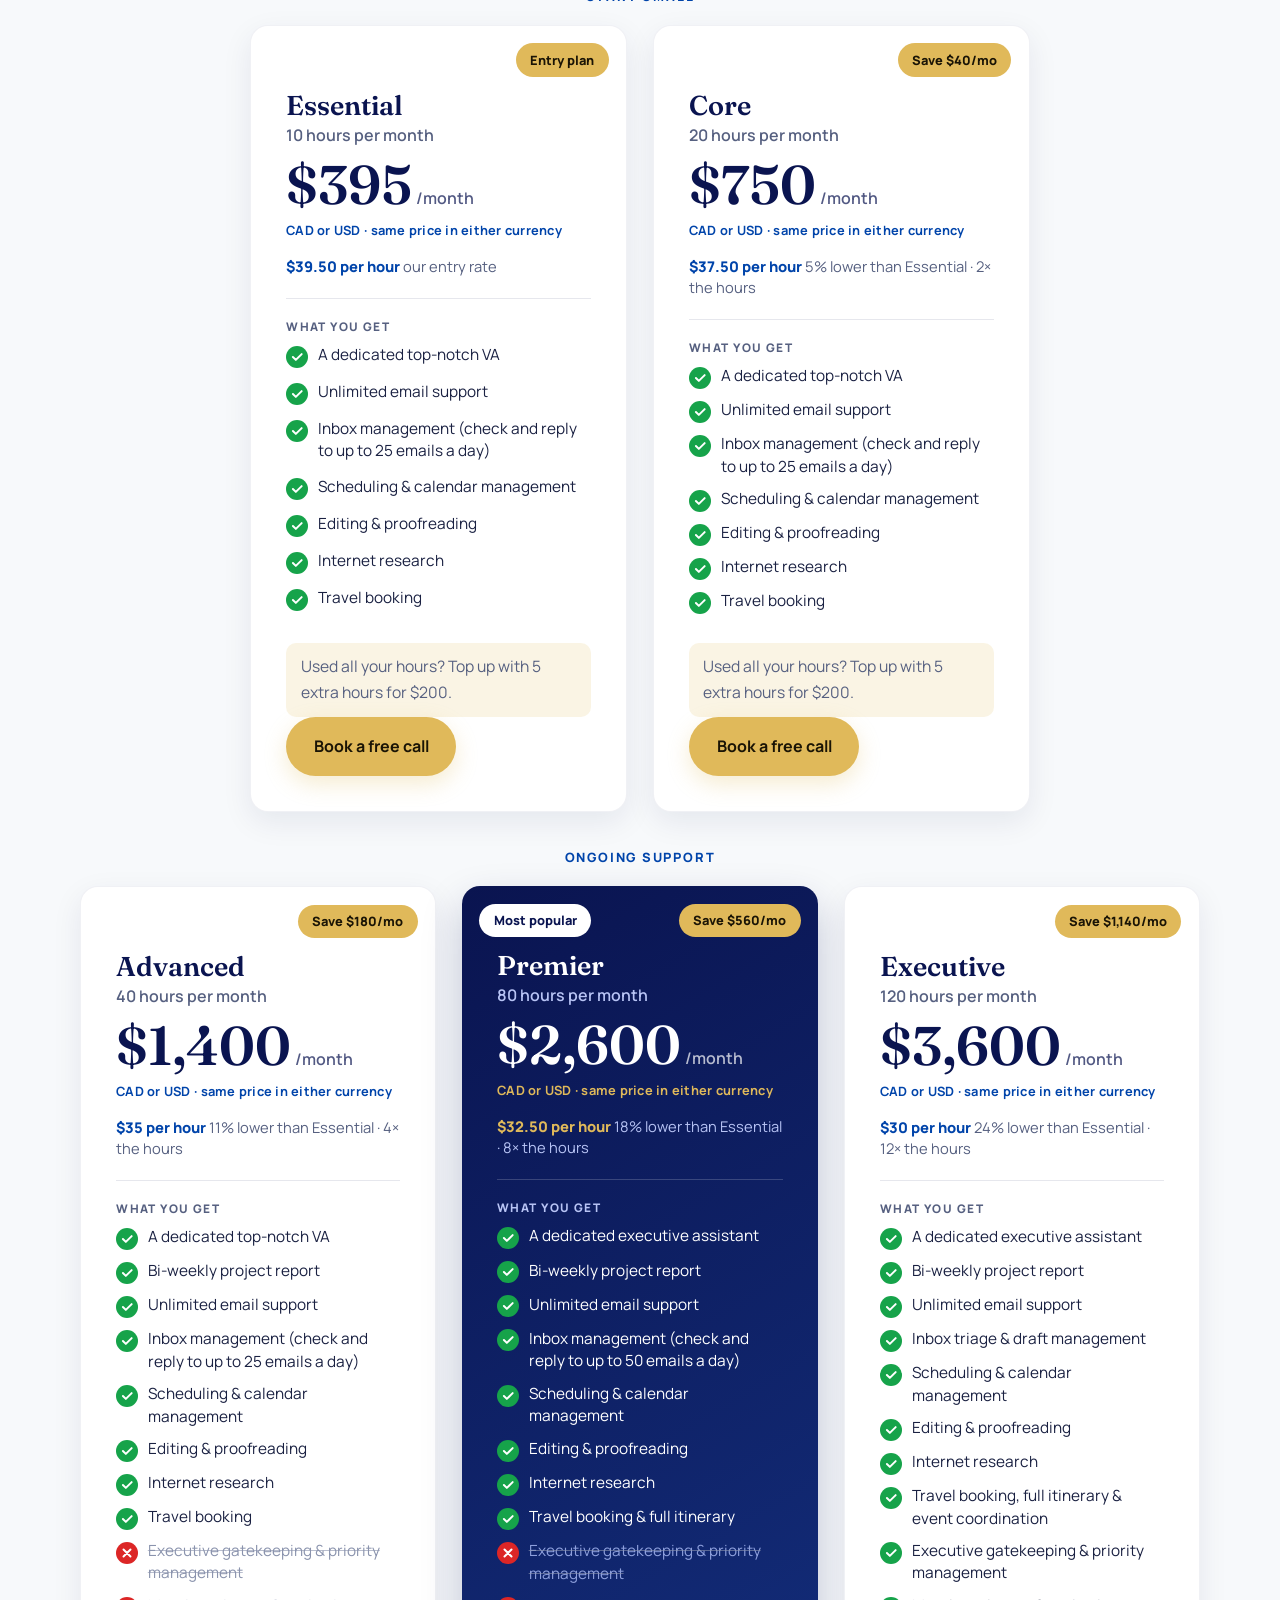
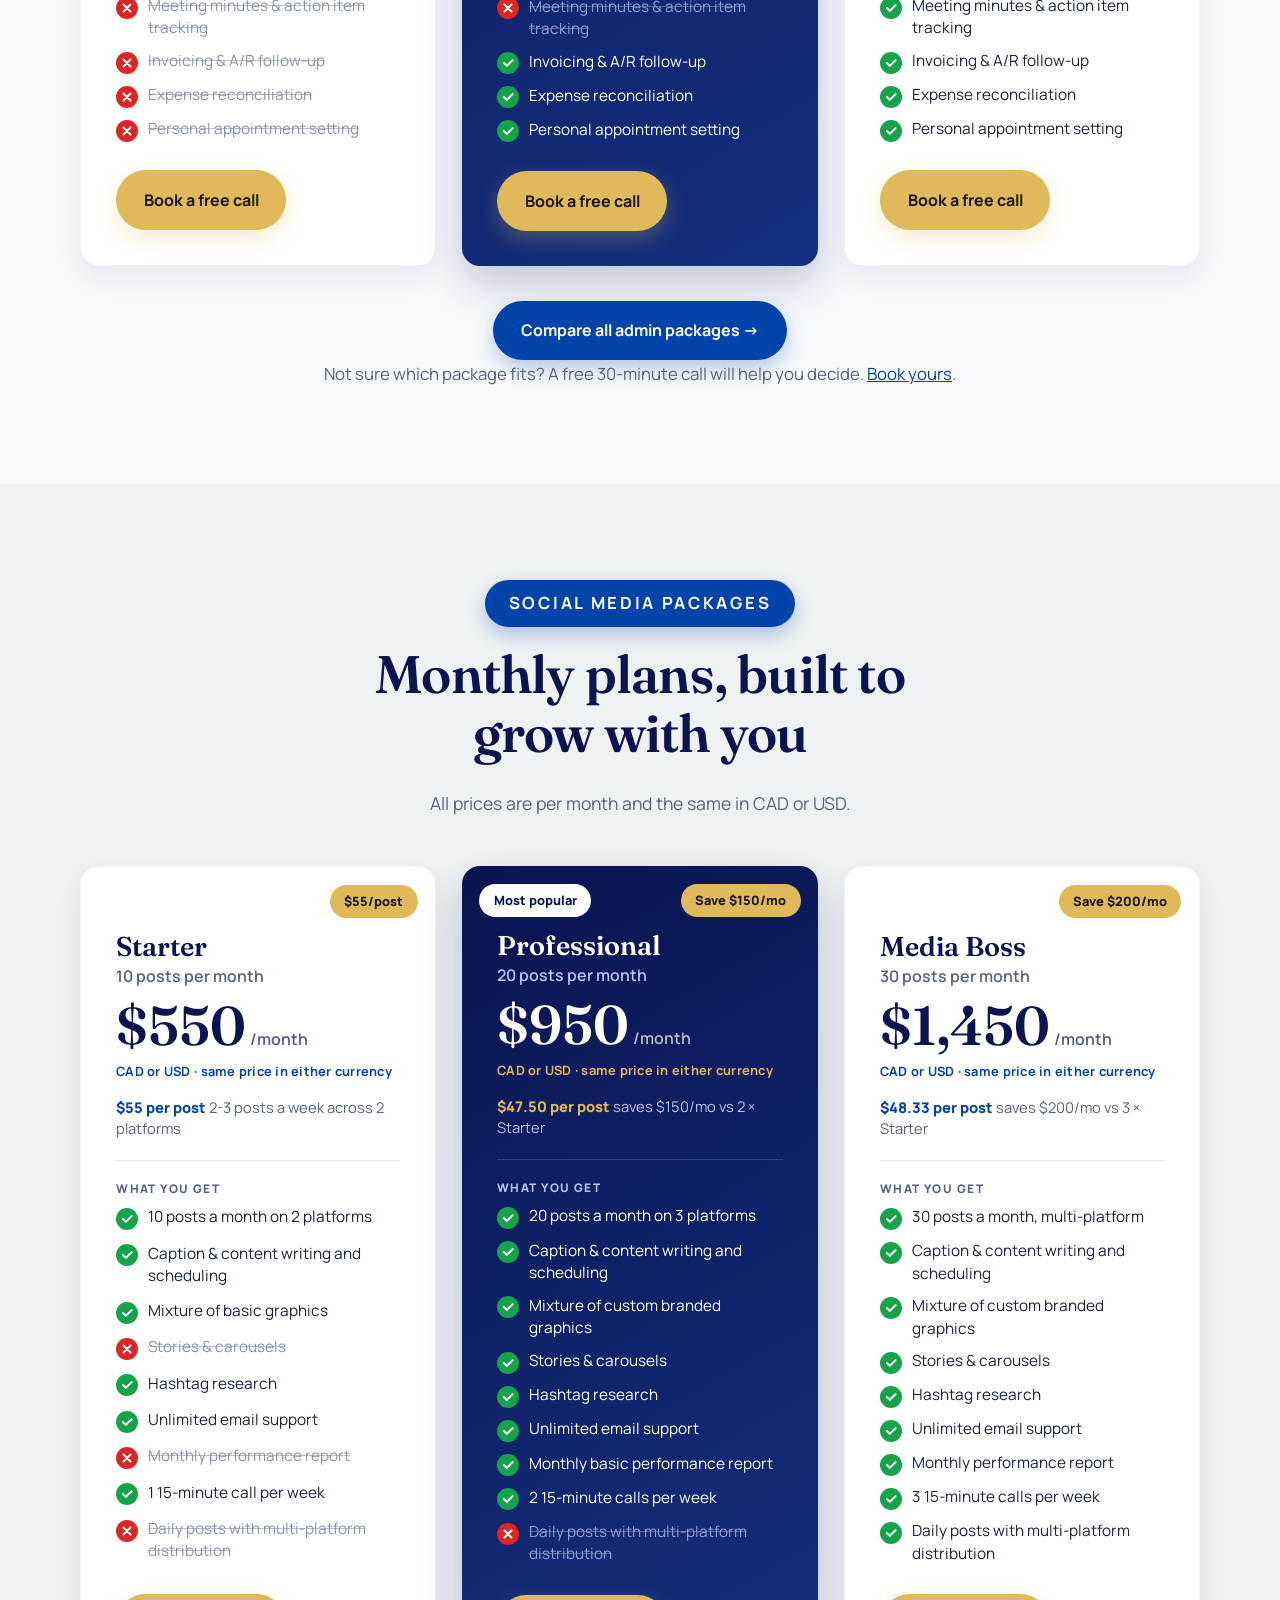
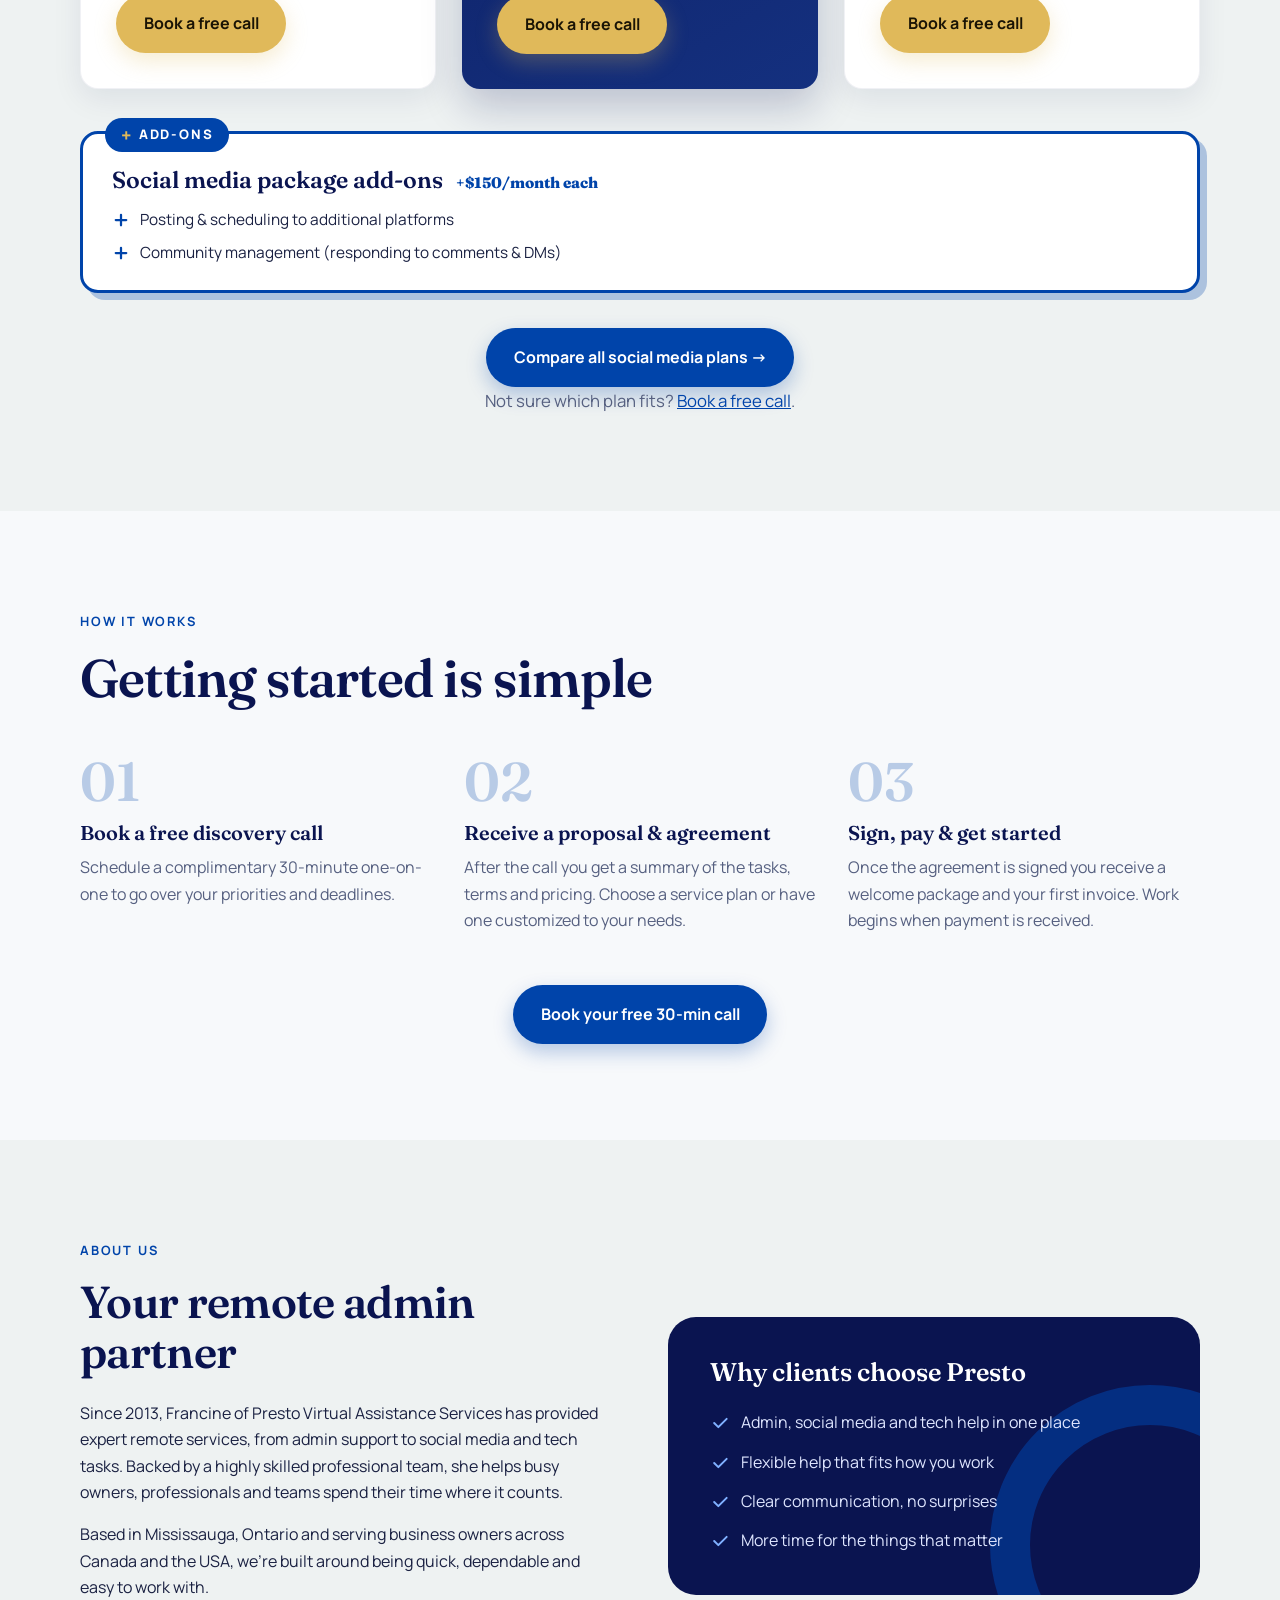
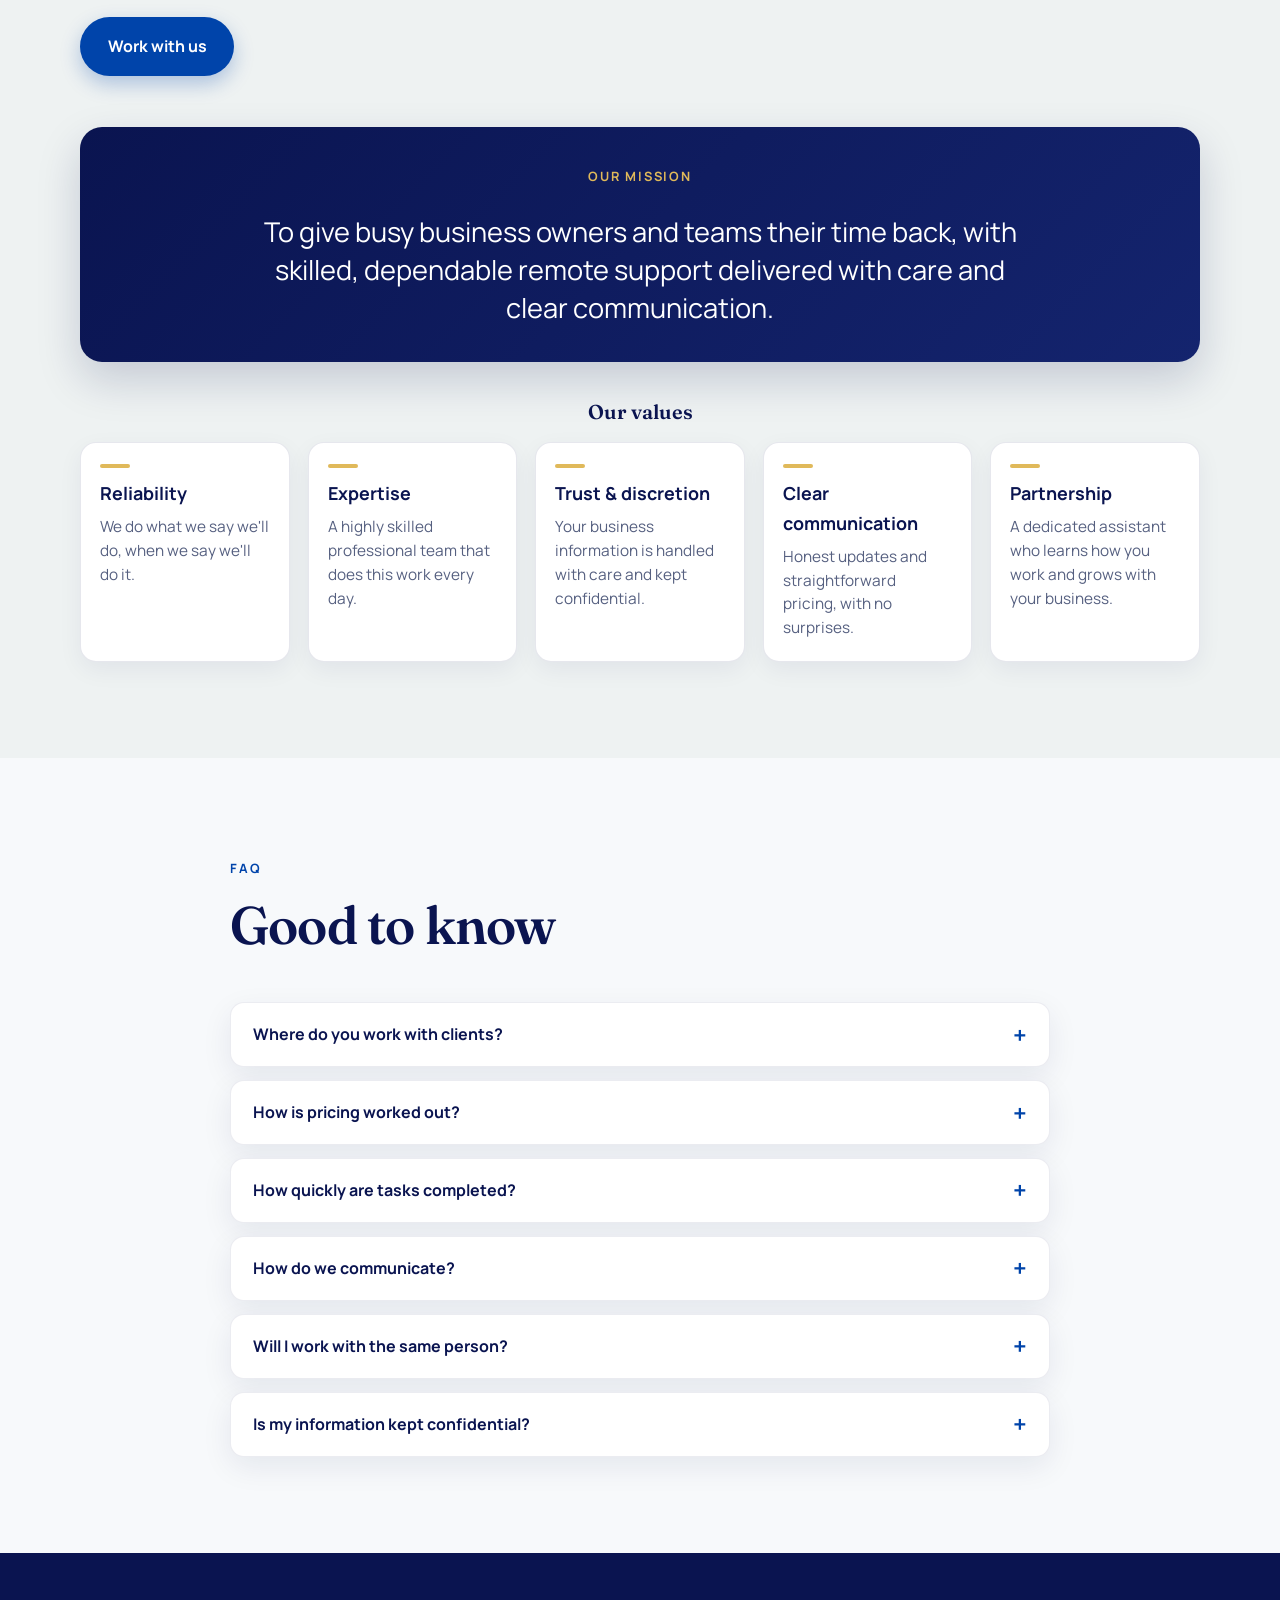
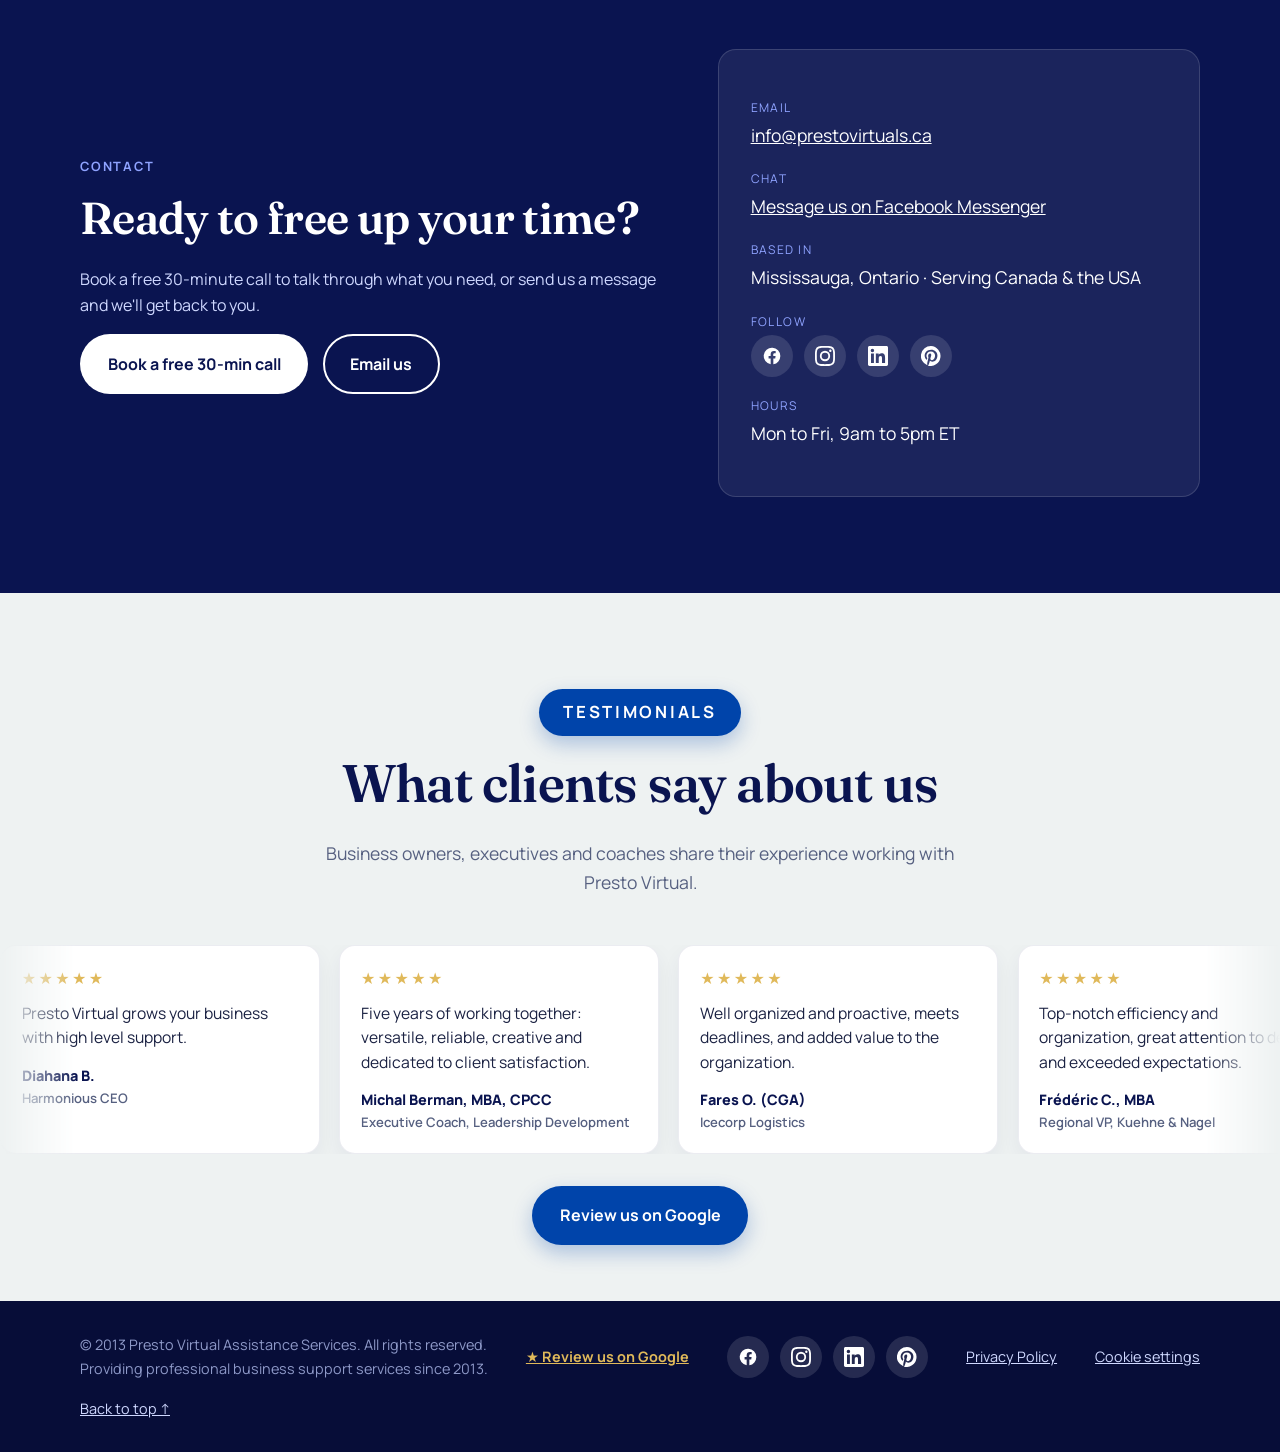
==== commit ccb843e6: "Add Compare plans page with admin and social tables; nav link; sitemap Co-Authored-By: Claude Sonnet" ====
--- a/index.html
+++ b/index.html
@@ -27,7 +27,7 @@
   <link rel="preconnect" href="https://fonts.googleapis.com">
   <link rel="preconnect" href="https://fonts.gstatic.com" crossorigin>
   <link href="https://fonts.googleapis.com/css2?family=Fraunces:ital,opsz,wght@0,9..144,500;0,9..144,600;1,9..144,500&family=Manrope:wght@400;500;600;700;800&display=swap" rel="stylesheet">
-  <link rel="stylesheet" href="css/style.css?v=20261126b">
+  <link rel="stylesheet" href="css/style.css?v=20261126c">
 
   <script type="application/ld+json">
   {
@@ -74,6 +74,7 @@
       <ul class="nav-links" id="nav-links">
         <li><a href="#services">Services</a></li>
         <li><a href="#packages">Packages</a></li>
+        <li><a href="pricing.html">Compare plans</a></li>
         <li><a href="#how">How it works</a></li>
         <li><a href="#about">About</a></li>
         <li><a href="#faq">FAQ</a></li>
@@ -344,31 +345,7 @@
             <a class="btn btn-gold" href="https://calendly.com/presto_virtual/30min" target="_blank" rel="noopener">Book a free call</a>
           </article>
         </div>
-                <div class="cmp reveal">
-          <h3 class="cmp-title">Compare the admin packages</h3>
-          <div class="cmp-scroll"><table class="cmp-table">
-            <colgroup><col class="c0"><col><col><col><col><col></colgroup>
-            <thead><tr><th></th><th class="">Essential</th><th class="">Core</th><th class="">Advanced</th><th class="hl">Premier</th><th class="">Executive</th></tr></thead>
-            <tbody>
-<tr><th scope="row">Hours per month</th><td class="c txt">10</td><td class="c txt">20</td><td class="c txt">40</td><td class="c hl txt">80</td><td class="c txt">120</td></tr>
-<tr><th scope="row">Price per hour</th><td class="c txt">$39.50</td><td class="c txt">$37.50</td><td class="c txt">$35</td><td class="c hl txt">$32.50</td><td class="c txt">$30</td></tr>
-<tr><th scope="row">You save each month</th><td class="c txt">&mdash;</td><td class="c txt">$40</td><td class="c txt">$180</td><td class="c hl txt">$560</td><td class="c txt">$1,140</td></tr>
-<tr><th scope="row">Your assistant</th><td class="c txt">VA</td><td class="c txt">VA</td><td class="c txt">VA</td><td class="c hl txt">Executive assistant</td><td class="c txt">Executive assistant</td></tr>
-<tr><th scope="row">Inbox management</th><td class="c txt">Up to 25 emails a day</td><td class="c txt">Up to 25 emails a day</td><td class="c txt">Up to 25 emails a day</td><td class="c hl txt">Up to 50 emails a day</td><td class="c txt">Inbox triage &amp; draft management</td></tr>
-<tr><th scope="row">Travel &amp; events</th><td class="c txt">Travel booking</td><td class="c txt">Travel booking</td><td class="c txt">Travel booking</td><td class="c hl txt">Travel booking &amp; full itinerary</td><td class="c txt">Booking, itinerary &amp; event coordination</td></tr>
-<tr><th scope="row">Executive gatekeeping &amp; priorities</th><td class="c"><span class="ic no" aria-label="Not included"><svg width="14" height="14" viewBox="0 0 24 24" fill="none" stroke="currentColor" stroke-width="3.4" stroke-linecap="round"><path d="M6 6l12 12M18 6 6 18"/></svg></span></td><td class="c"><span class="ic no" aria-label="Not included"><svg width="14" height="14" viewBox="0 0 24 24" fill="none" stroke="currentColor" stroke-width="3.4" stroke-linecap="round"><path d="M6 6l12 12M18 6 6 18"/></svg></span></td><td class="c"><span class="ic no" aria-label="Not included"><svg width="14" height="14" viewBox="0 0 24 24" fill="none" stroke="currentColor" stroke-width="3.4" stroke-linecap="round"><path d="M6 6l12 12M18 6 6 18"/></svg></span></td><td class="c hl"><span class="ic no" aria-label="Not included"><svg width="14" height="14" viewBox="0 0 24 24" fill="none" stroke="currentColor" stroke-width="3.4" stroke-linecap="round"><path d="M6 6l12 12M18 6 6 18"/></svg></span></td><td class="c"><span class="ic yes" aria-label="Included"><svg width="14" height="14" viewBox="0 0 24 24" fill="none" stroke="currentColor" stroke-width="3.4" stroke-linecap="round" stroke-linejoin="round"><path d="m5 12 5 5L20 7"/></svg></span></td></tr>
-<tr><th scope="row">Meeting minutes &amp; action items</th><td class="c"><span class="ic no" aria-label="Not included"><svg width="14" height="14" viewBox="0 0 24 24" fill="none" stroke="currentColor" stroke-width="3.4" stroke-linecap="round"><path d="M6 6l12 12M18 6 6 18"/></svg></span></td><td class="c"><span class="ic no" aria-label="Not included"><svg width="14" height="14" viewBox="0 0 24 24" fill="none" stroke="currentColor" stroke-width="3.4" stroke-linecap="round"><path d="M6 6l12 12M18 6 6 18"/></svg></span></td><td class="c"><span class="ic no" aria-label="Not included"><svg width="14" height="14" viewBox="0 0 24 24" fill="none" stroke="currentColor" stroke-width="3.4" stroke-linecap="round"><path d="M6 6l12 12M18 6 6 18"/></svg></span></td><td class="c hl"><span class="ic no" aria-label="Not included"><svg width="14" height="14" viewBox="0 0 24 24" fill="none" stroke="currentColor" stroke-width="3.4" stroke-linecap="round"><path d="M6 6l12 12M18 6 6 18"/></svg></span></td><td class="c"><span class="ic yes" aria-label="Included"><svg width="14" height="14" viewBox="0 0 24 24" fill="none" stroke="currentColor" stroke-width="3.4" stroke-linecap="round" stroke-linejoin="round"><path d="m5 12 5 5L20 7"/></svg></span></td></tr>
-
-<tr><th scope="row">Invoicing &amp; A/R follow-up</th><td class="c"><span class="ic no" aria-label="Not included"><svg width="14" height="14" viewBox="0 0 24 24" fill="none" stroke="currentColor" stroke-width="3.4" stroke-linecap="round"><path d="M6 6l12 12M18 6 6 18"/></svg></span></td><td class="c"><span class="ic no" aria-label="Not included"><svg width="14" height="14" viewBox="0 0 24 24" fill="none" stroke="currentColor" stroke-width="3.4" stroke-linecap="round"><path d="M6 6l12 12M18 6 6 18"/></svg></span></td><td class="c"><span class="ic no" aria-label="Not included"><svg width="14" height="14" viewBox="0 0 24 24" fill="none" stroke="currentColor" stroke-width="3.4" stroke-linecap="round"><path d="M6 6l12 12M18 6 6 18"/></svg></span></td><td class="c hl"><span class="ic yes" aria-label="Included"><svg width="14" height="14" viewBox="0 0 24 24" fill="none" stroke="currentColor" stroke-width="3.4" stroke-linecap="round" stroke-linejoin="round"><path d="m5 12 5 5L20 7"/></svg></span></td><td class="c"><span class="ic yes" aria-label="Included"><svg width="14" height="14" viewBox="0 0 24 24" fill="none" stroke="currentColor" stroke-width="3.4" stroke-linecap="round" stroke-linejoin="round"><path d="m5 12 5 5L20 7"/></svg></span></td></tr>
-<tr><th scope="row">Expense reconciliation</th><td class="c"><span class="ic no" aria-label="Not included"><svg width="14" height="14" viewBox="0 0 24 24" fill="none" stroke="currentColor" stroke-width="3.4" stroke-linecap="round"><path d="M6 6l12 12M18 6 6 18"/></svg></span></td><td class="c"><span class="ic no" aria-label="Not included"><svg width="14" height="14" viewBox="0 0 24 24" fill="none" stroke="currentColor" stroke-width="3.4" stroke-linecap="round"><path d="M6 6l12 12M18 6 6 18"/></svg></span></td><td class="c"><span class="ic no" aria-label="Not included"><svg width="14" height="14" viewBox="0 0 24 24" fill="none" stroke="currentColor" stroke-width="3.4" stroke-linecap="round"><path d="M6 6l12 12M18 6 6 18"/></svg></span></td><td class="c hl"><span class="ic yes" aria-label="Included"><svg width="14" height="14" viewBox="0 0 24 24" fill="none" stroke="currentColor" stroke-width="3.4" stroke-linecap="round" stroke-linejoin="round"><path d="m5 12 5 5L20 7"/></svg></span></td><td class="c"><span class="ic yes" aria-label="Included"><svg width="14" height="14" viewBox="0 0 24 24" fill="none" stroke="currentColor" stroke-width="3.4" stroke-linecap="round" stroke-linejoin="round"><path d="m5 12 5 5L20 7"/></svg></span></td></tr>
-<tr><th scope="row">Personal appointment setting</th><td class="c"><span class="ic no" aria-label="Not included"><svg width="14" height="14" viewBox="0 0 24 24" fill="none" stroke="currentColor" stroke-width="3.4" stroke-linecap="round"><path d="M6 6l12 12M18 6 6 18"/></svg></span></td><td class="c"><span class="ic no" aria-label="Not included"><svg width="14" height="14" viewBox="0 0 24 24" fill="none" stroke="currentColor" stroke-width="3.4" stroke-linecap="round"><path d="M6 6l12 12M18 6 6 18"/></svg></span></td><td class="c"><span class="ic no" aria-label="Not included"><svg width="14" height="14" viewBox="0 0 24 24" fill="none" stroke="currentColor" stroke-width="3.4" stroke-linecap="round"><path d="M6 6l12 12M18 6 6 18"/></svg></span></td><td class="c hl"><span class="ic yes" aria-label="Included"><svg width="14" height="14" viewBox="0 0 24 24" fill="none" stroke="currentColor" stroke-width="3.4" stroke-linecap="round" stroke-linejoin="round"><path d="m5 12 5 5L20 7"/></svg></span></td><td class="c"><span class="ic yes" aria-label="Included"><svg width="14" height="14" viewBox="0 0 24 24" fill="none" stroke="currentColor" stroke-width="3.4" stroke-linecap="round" stroke-linejoin="round"><path d="m5 12 5 5L20 7"/></svg></span></td></tr>
-
-<tr><th scope="row">Scheduling, editing, research &amp; reports</th><td class="c"><span class="ic yes" aria-label="Included"><svg width="14" height="14" viewBox="0 0 24 24" fill="none" stroke="currentColor" stroke-width="3.4" stroke-linecap="round" stroke-linejoin="round"><path d="m5 12 5 5L20 7"/></svg></span></td><td class="c"><span class="ic yes" aria-label="Included"><svg width="14" height="14" viewBox="0 0 24 24" fill="none" stroke="currentColor" stroke-width="3.4" stroke-linecap="round" stroke-linejoin="round"><path d="m5 12 5 5L20 7"/></svg></span></td><td class="c"><span class="ic yes" aria-label="Included"><svg width="14" height="14" viewBox="0 0 24 24" fill="none" stroke="currentColor" stroke-width="3.4" stroke-linecap="round" stroke-linejoin="round"><path d="m5 12 5 5L20 7"/></svg></span></td><td class="c hl"><span class="ic yes" aria-label="Included"><svg width="14" height="14" viewBox="0 0 24 24" fill="none" stroke="currentColor" stroke-width="3.4" stroke-linecap="round" stroke-linejoin="round"><path d="m5 12 5 5L20 7"/></svg></span></td><td class="c"><span class="ic yes" aria-label="Included"><svg width="14" height="14" viewBox="0 0 24 24" fill="none" stroke="currentColor" stroke-width="3.4" stroke-linecap="round" stroke-linejoin="round"><path d="m5 12 5 5L20 7"/></svg></span></td></tr>
-<tr class="whyrow"><th scope="row">Why choose it</th><td class="why">A low-commitment way to get started. Top up with 5 extra hours for $200 any time.</td><td class="why">Twice the Essential hours at a lower rate, for steady day-to-day help.</td><td class="why">A steady monthly plan for regular day-to-day support.</td><td class="why hl">Twice the Advanced hours, an executive assistant, 50 emails a day, full itinerary planning, invoicing and expense reconciliation.</td><td class="why">The most hours at our lowest rate, plus executive gatekeeping, meeting minutes and full event coordination.</td></tr>
-            </tbody>
-          </table></div>
-        </div>
-<p class="svc-note reveal">Savings compare each plan's hourly rate with the Essential rate of $39.50 an hour. <br>Not sure which package fits? A free 30-minute call will help you decide. <a href="https://calendly.com/presto_virtual/30min" target="_blank" rel="noopener">Book yours</a>.</p>
+<p class="svc-note reveal"><a class="btn btn-primary" href="pricing.html#admin">Compare all admin packages &rarr;</a><br>Not sure which package fits? A free 30-minute call will help you decide. <a href="https://calendly.com/presto_virtual/30min" target="_blank" rel="noopener">Book yours</a>.</p>
       </div>
     </section>
 
@@ -444,26 +421,6 @@
             </ul>
             <a class="btn btn-gold" href="https://calendly.com/presto_virtual/30min" target="_blank" rel="noopener">Book a free call</a>
           </article>
-        </div>
-        <div class="cmp reveal">
-          <h3 class="cmp-title">Compare the social media plans</h3>
-          <div class="cmp-scroll"><table class="cmp-table">
-            <colgroup><col class="c0"><col><col><col></colgroup>
-            <thead><tr><th></th><th class="">Starter</th><th class="hl">Professional</th><th class="">Media Boss</th></tr></thead>
-            <tbody>
-<tr><th scope="row">Posts per month</th><td class="c txt">10</td><td class="c hl txt">20</td><td class="c txt">30</td></tr>
-<tr><th scope="row">Price per post</th><td class="c txt">$55</td><td class="c hl txt">$47.50</td><td class="c txt">$48.33</td></tr>
-<tr><th scope="row">You save each month</th><td class="c txt">&mdash;</td><td class="c hl txt">$150</td><td class="c txt">$200</td></tr>
-<tr><th scope="row">Platforms</th><td class="c txt">2</td><td class="c hl txt">3</td><td class="c txt">Multi</td></tr>
-<tr><th scope="row">Custom branded graphics</th><td class="c"><span class="ic no" aria-label="Not included"><svg width="14" height="14" viewBox="0 0 24 24" fill="none" stroke="currentColor" stroke-width="3.4" stroke-linecap="round"><path d="M6 6l12 12M18 6 6 18"/></svg></span></td><td class="c hl"><span class="ic yes" aria-label="Included"><svg width="14" height="14" viewBox="0 0 24 24" fill="none" stroke="currentColor" stroke-width="3.4" stroke-linecap="round" stroke-linejoin="round"><path d="m5 12 5 5L20 7"/></svg></span></td><td class="c"><span class="ic yes" aria-label="Included"><svg width="14" height="14" viewBox="0 0 24 24" fill="none" stroke="currentColor" stroke-width="3.4" stroke-linecap="round" stroke-linejoin="round"><path d="m5 12 5 5L20 7"/></svg></span></td></tr>
-<tr><th scope="row">Stories &amp; carousels</th><td class="c"><span class="ic no" aria-label="Not included"><svg width="14" height="14" viewBox="0 0 24 24" fill="none" stroke="currentColor" stroke-width="3.4" stroke-linecap="round"><path d="M6 6l12 12M18 6 6 18"/></svg></span></td><td class="c hl"><span class="ic yes" aria-label="Included"><svg width="14" height="14" viewBox="0 0 24 24" fill="none" stroke="currentColor" stroke-width="3.4" stroke-linecap="round" stroke-linejoin="round"><path d="m5 12 5 5L20 7"/></svg></span></td><td class="c"><span class="ic yes" aria-label="Included"><svg width="14" height="14" viewBox="0 0 24 24" fill="none" stroke="currentColor" stroke-width="3.4" stroke-linecap="round" stroke-linejoin="round"><path d="m5 12 5 5L20 7"/></svg></span></td></tr>
-<tr><th scope="row">Monthly performance report</th><td class="c"><span class="ic no" aria-label="Not included"><svg width="14" height="14" viewBox="0 0 24 24" fill="none" stroke="currentColor" stroke-width="3.4" stroke-linecap="round"><path d="M6 6l12 12M18 6 6 18"/></svg></span></td><td class="c hl txt">Basic</td><td class="c txt">Full</td></tr>
-<tr><th scope="row">Check-in calls per week</th><td class="c txt">1</td><td class="c hl txt">2</td><td class="c txt">3</td></tr>
-<tr><th scope="row">Daily multi-platform posting</th><td class="c"><span class="ic no" aria-label="Not included"><svg width="14" height="14" viewBox="0 0 24 24" fill="none" stroke="currentColor" stroke-width="3.4" stroke-linecap="round"><path d="M6 6l12 12M18 6 6 18"/></svg></span></td><td class="c hl"><span class="ic no" aria-label="Not included"><svg width="14" height="14" viewBox="0 0 24 24" fill="none" stroke="currentColor" stroke-width="3.4" stroke-linecap="round"><path d="M6 6l12 12M18 6 6 18"/></svg></span></td><td class="c"><span class="ic yes" aria-label="Included"><svg width="14" height="14" viewBox="0 0 24 24" fill="none" stroke="currentColor" stroke-width="3.4" stroke-linecap="round" stroke-linejoin="round"><path d="m5 12 5 5L20 7"/></svg></span></td></tr>
-<tr><th scope="row">Writing, scheduling, hashtags &amp; email support</th><td class="c"><span class="ic yes" aria-label="Included"><svg width="14" height="14" viewBox="0 0 24 24" fill="none" stroke="currentColor" stroke-width="3.4" stroke-linecap="round" stroke-linejoin="round"><path d="m5 12 5 5L20 7"/></svg></span></td><td class="c hl"><span class="ic yes" aria-label="Included"><svg width="14" height="14" viewBox="0 0 24 24" fill="none" stroke="currentColor" stroke-width="3.4" stroke-linecap="round" stroke-linejoin="round"><path d="m5 12 5 5L20 7"/></svg></span></td><td class="c"><span class="ic yes" aria-label="Included"><svg width="14" height="14" viewBox="0 0 24 24" fill="none" stroke="currentColor" stroke-width="3.4" stroke-linecap="round" stroke-linejoin="round"><path d="m5 12 5 5L20 7"/></svg></span></td></tr>
-<tr class="whyrow"><th scope="row">Why choose it</th><td class="why">A simple way to show up consistently.</td><td class="why hl">Double the posts, more platforms and custom graphics.</td><td class="why">Daily posting everywhere, with a full report.</td></tr>
-            </tbody>
-          </table></div>
         </div>
         <article class="card addon reveal pkg-addons">
           <span class="addon-tag">Add-ons</span>
@@ -473,7 +430,7 @@
             <li><svg width="18" height="18" viewBox="0 0 24 24" fill="none" stroke="currentColor" stroke-width="2.6" stroke-linecap="round" stroke-linejoin="round"><path d="M12 5v14M5 12h14"/></svg>Community management (responding to comments &amp; DMs)</li>
           </ul>
         </article>
-        <p class="svc-note reveal">Savings compare each plan with buying the Starter plan more than once. Need a new account set up first? See the social media add-ons above. Not sure which plan fits? <a href="https://calendly.com/presto_virtual/30min" target="_blank" rel="noopener">Book a free call</a>.</p>
+        <p class="svc-note reveal"><a class="btn btn-primary" href="pricing.html#social">Compare all social media plans &rarr;</a><br>Not sure which plan fits? <a href="https://calendly.com/presto_virtual/30min" target="_blank" rel="noopener">Book a free call</a>.</p>
       </div>
     </section>
 
@@ -611,9 +568,9 @@
     <div class="cookie-actions"><button type="button" class="btn btn-gold" id="cookie-ok">Got it</button></div>
   </div>
 
-  <script src="js/main.js?v=20261126b"></script>
-  <script src="js/chat-config.js?v=20261126b"></script>
-  <script src="js/chat.js?v=20261126b" defer></script>
-  <script src="js/consent.js?v=20261126b"></script>
+  <script src="js/main.js?v=20261126c"></script>
+  <script src="js/chat-config.js?v=20261126c"></script>
+  <script src="js/chat.js?v=20261126c" defer></script>
+  <script src="js/consent.js?v=20261126c"></script>
 </body>
 </html>
--- a/css/style.css
+++ b/css/style.css
@@ -568,3 +568,11 @@
 @keyframes tm-slide { to { transform: translateX(-50%); } }
 @media (prefers-reduced-motion: reduce) { .tm-marquee { overflow-x: auto; -webkit-mask-image: none; mask-image: none; } .tm-track { animation: none; } .tm-slide[aria-hidden="true"] { display: none; } }
 @media (max-width: 560px) { .tm-slide { width: 270px; } }
+
+/* Compare plans page */
+.pg-title { font-family: var(--font-head, inherit); color: var(--navy); font-size: clamp(2rem, 4vw, 2.8rem); margin: .6rem 0 .5rem; }
+.pg-jump { display: flex; gap: .7rem; justify-content: center; flex-wrap: wrap; margin-top: 1.2rem; }
+#admin, #social { scroll-margin-top: 90px; }
+.alt-band { background: #eef2f4; }
+#admin.band, #social.band { padding-top: 2.5rem; padding-bottom: 2.5rem; }
+.pg-title + p { margin-bottom: 0; }
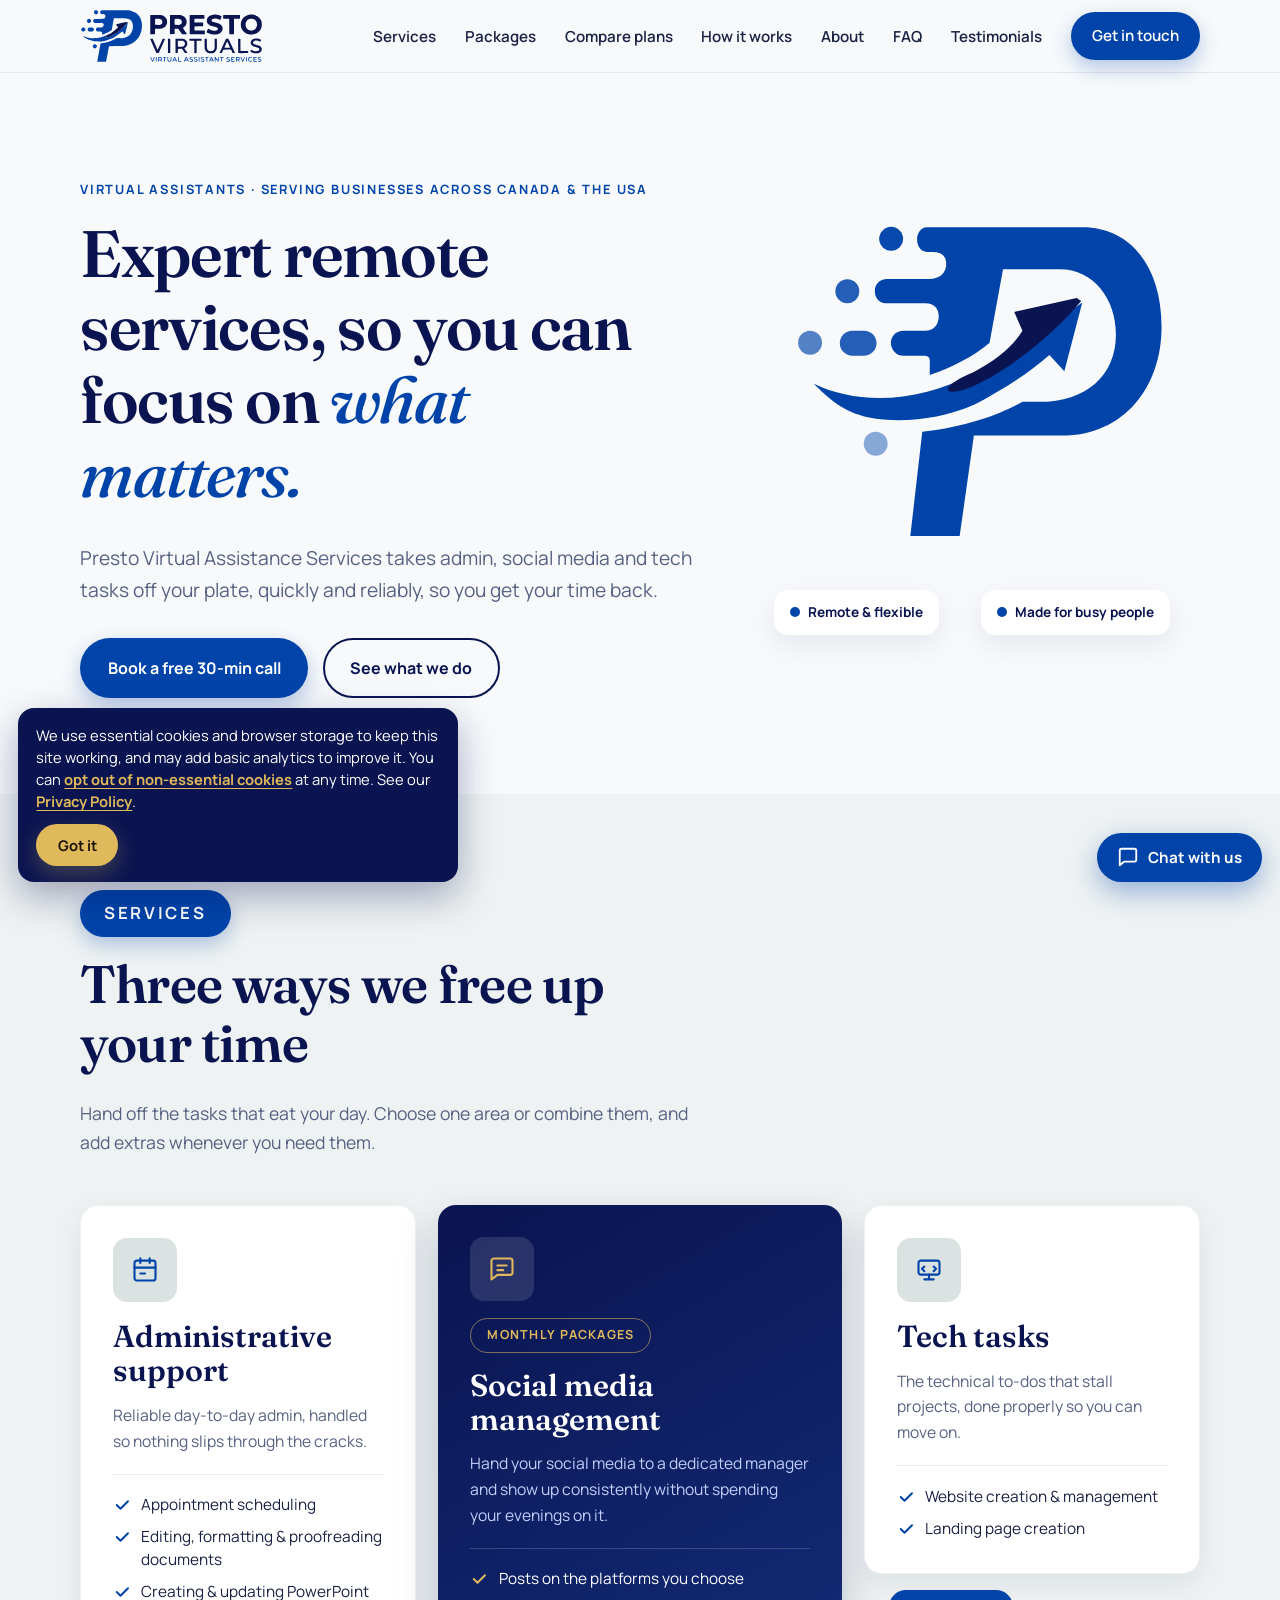
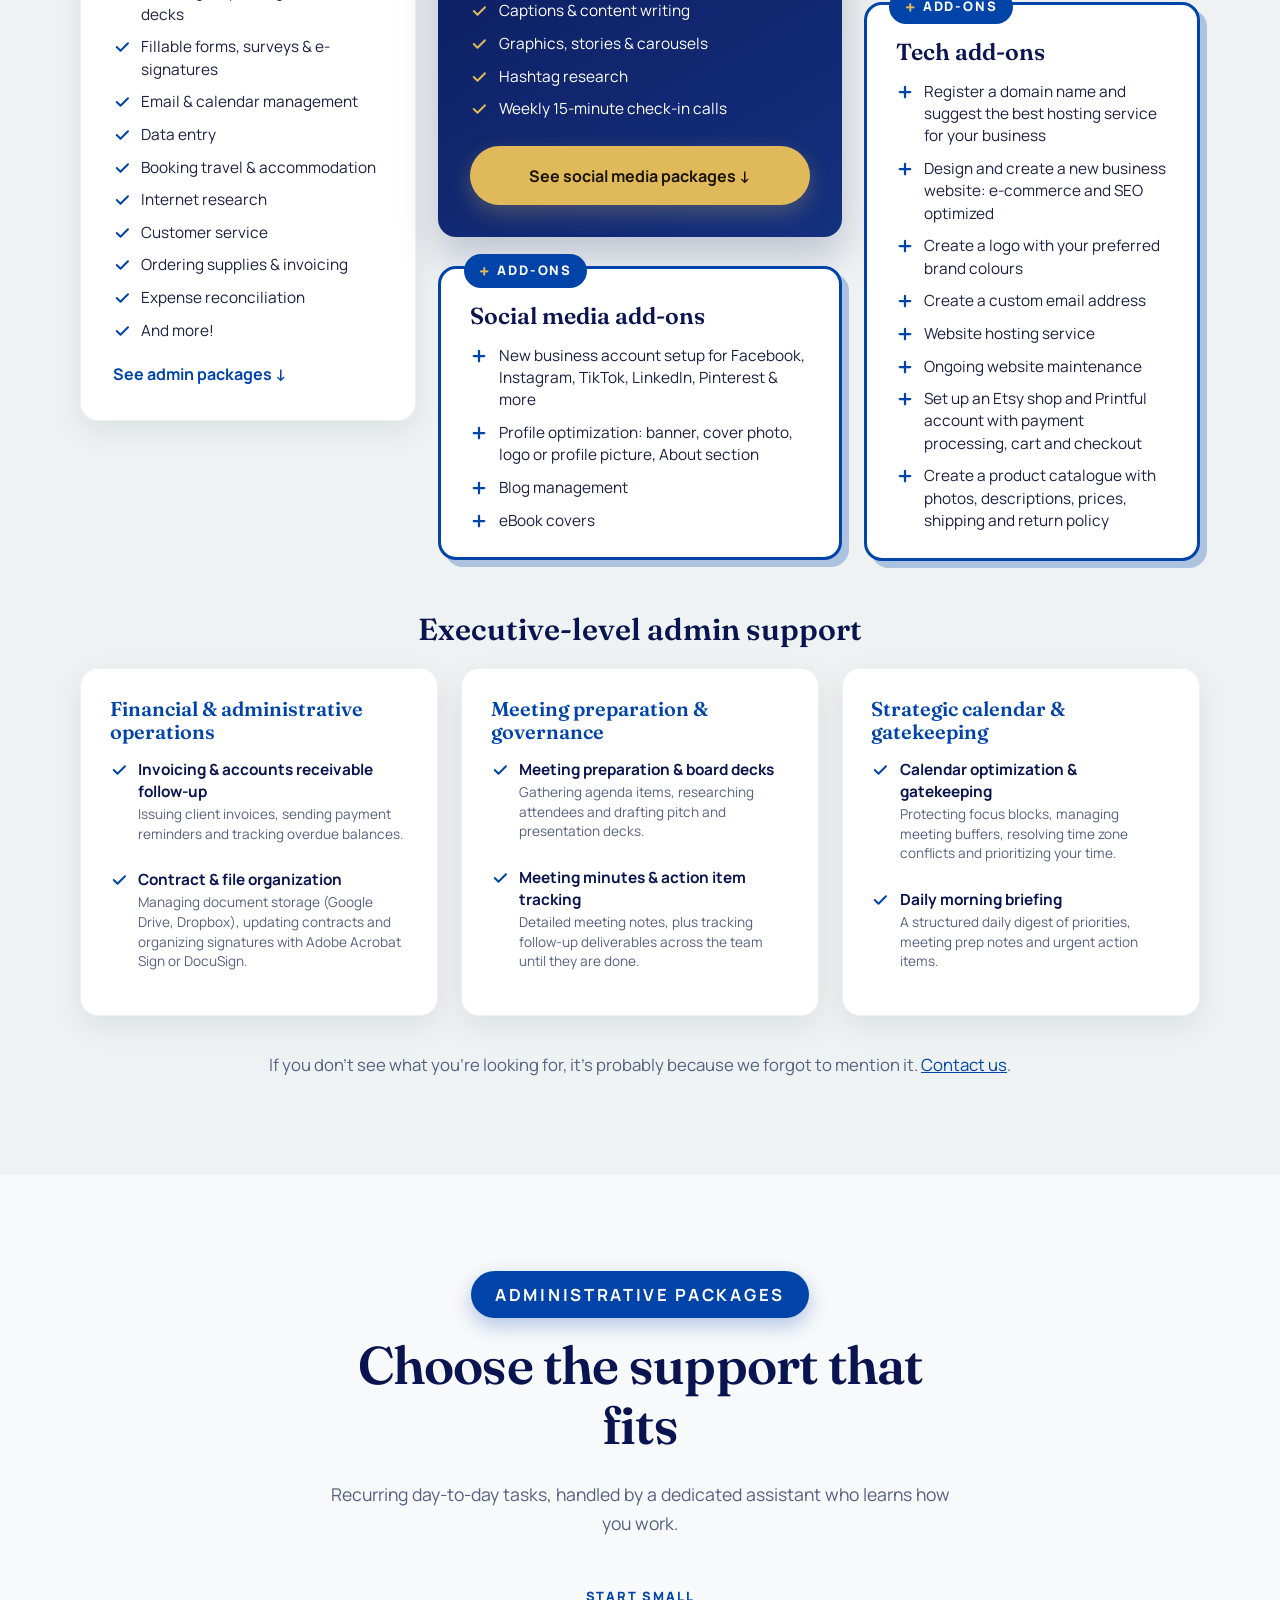
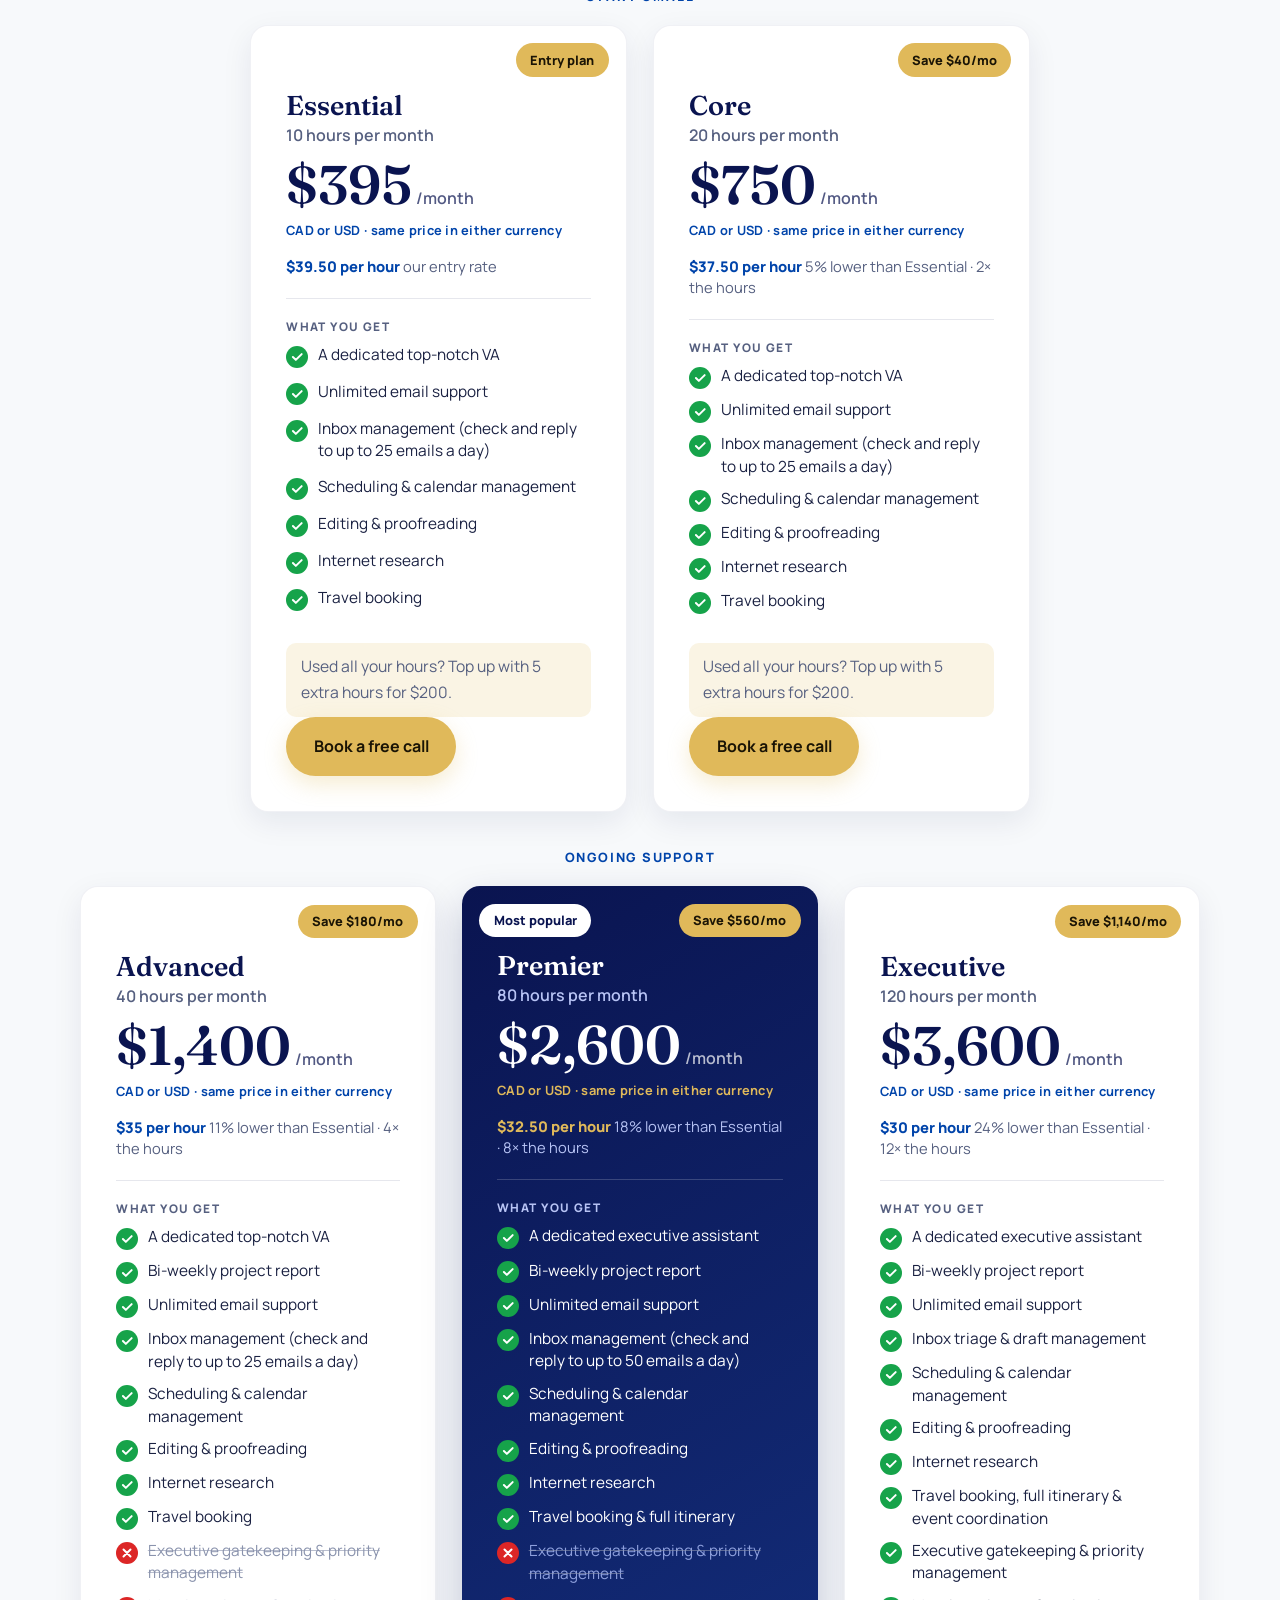
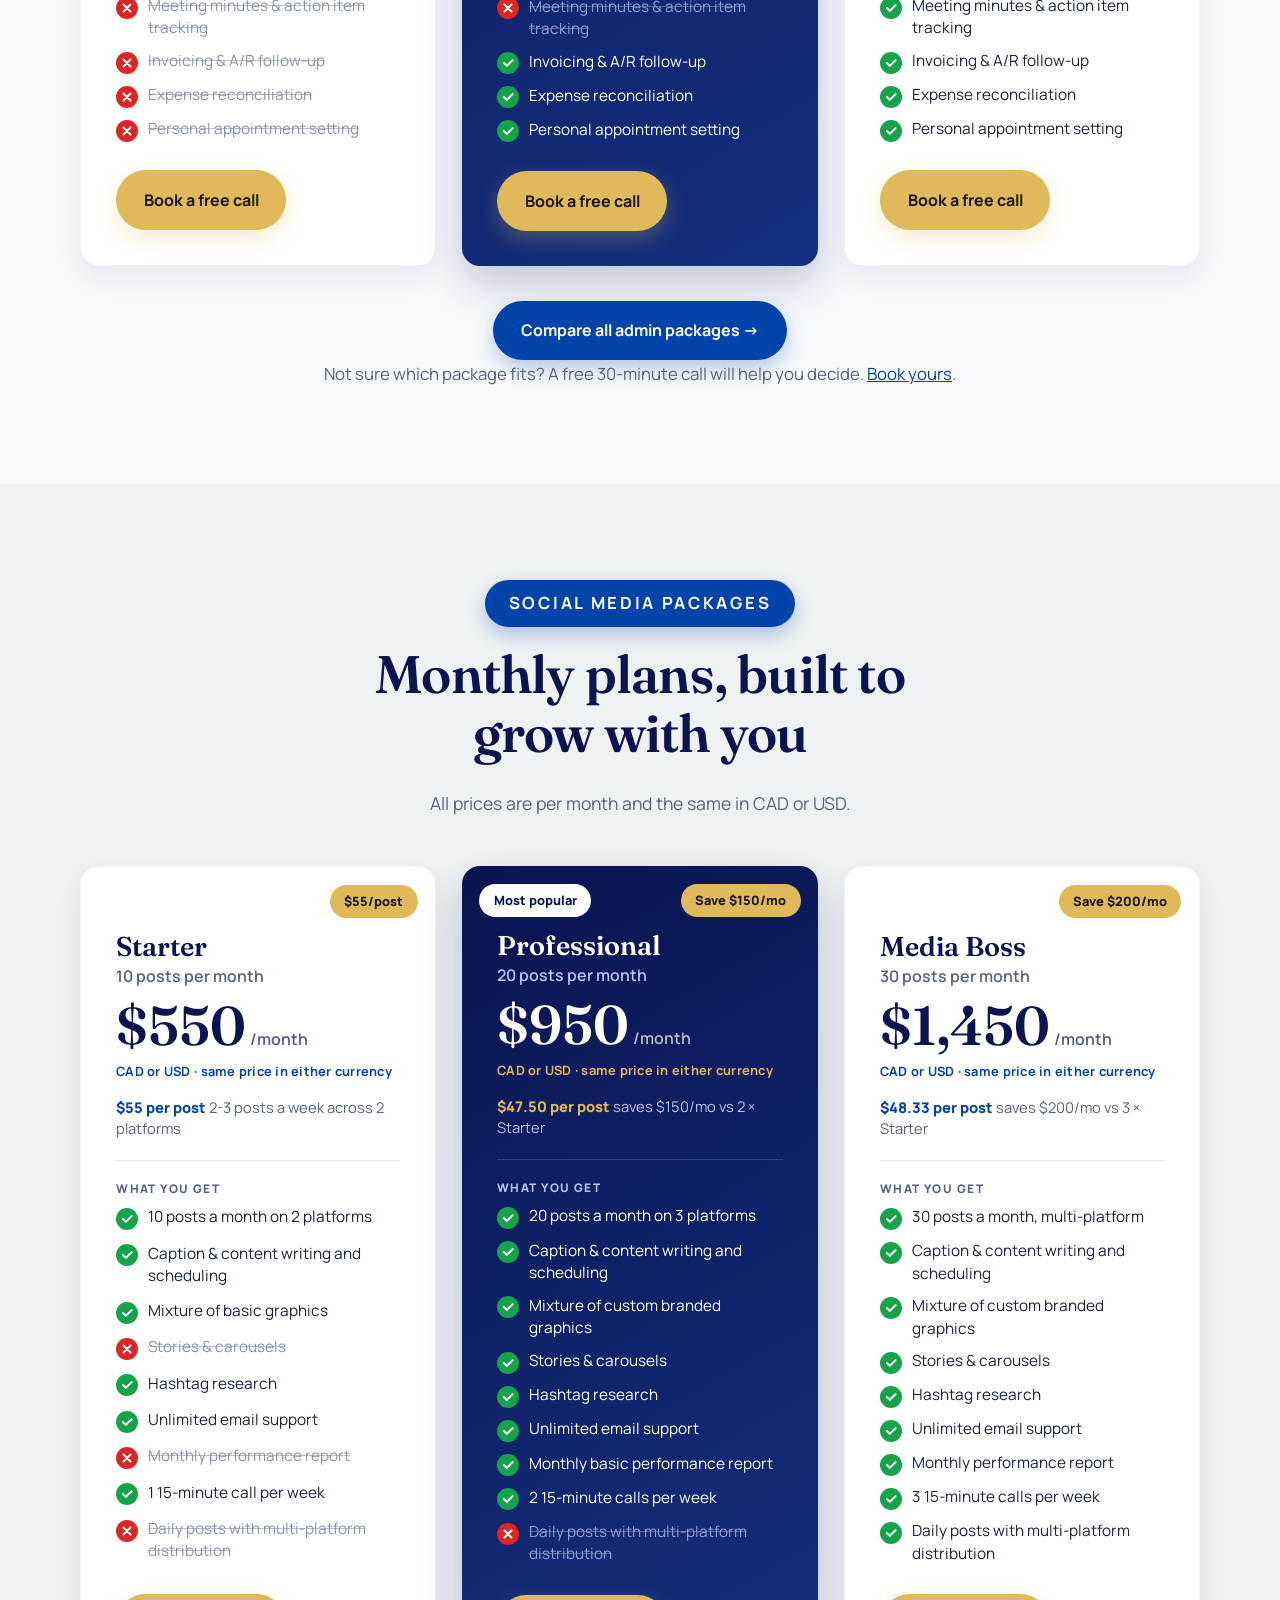
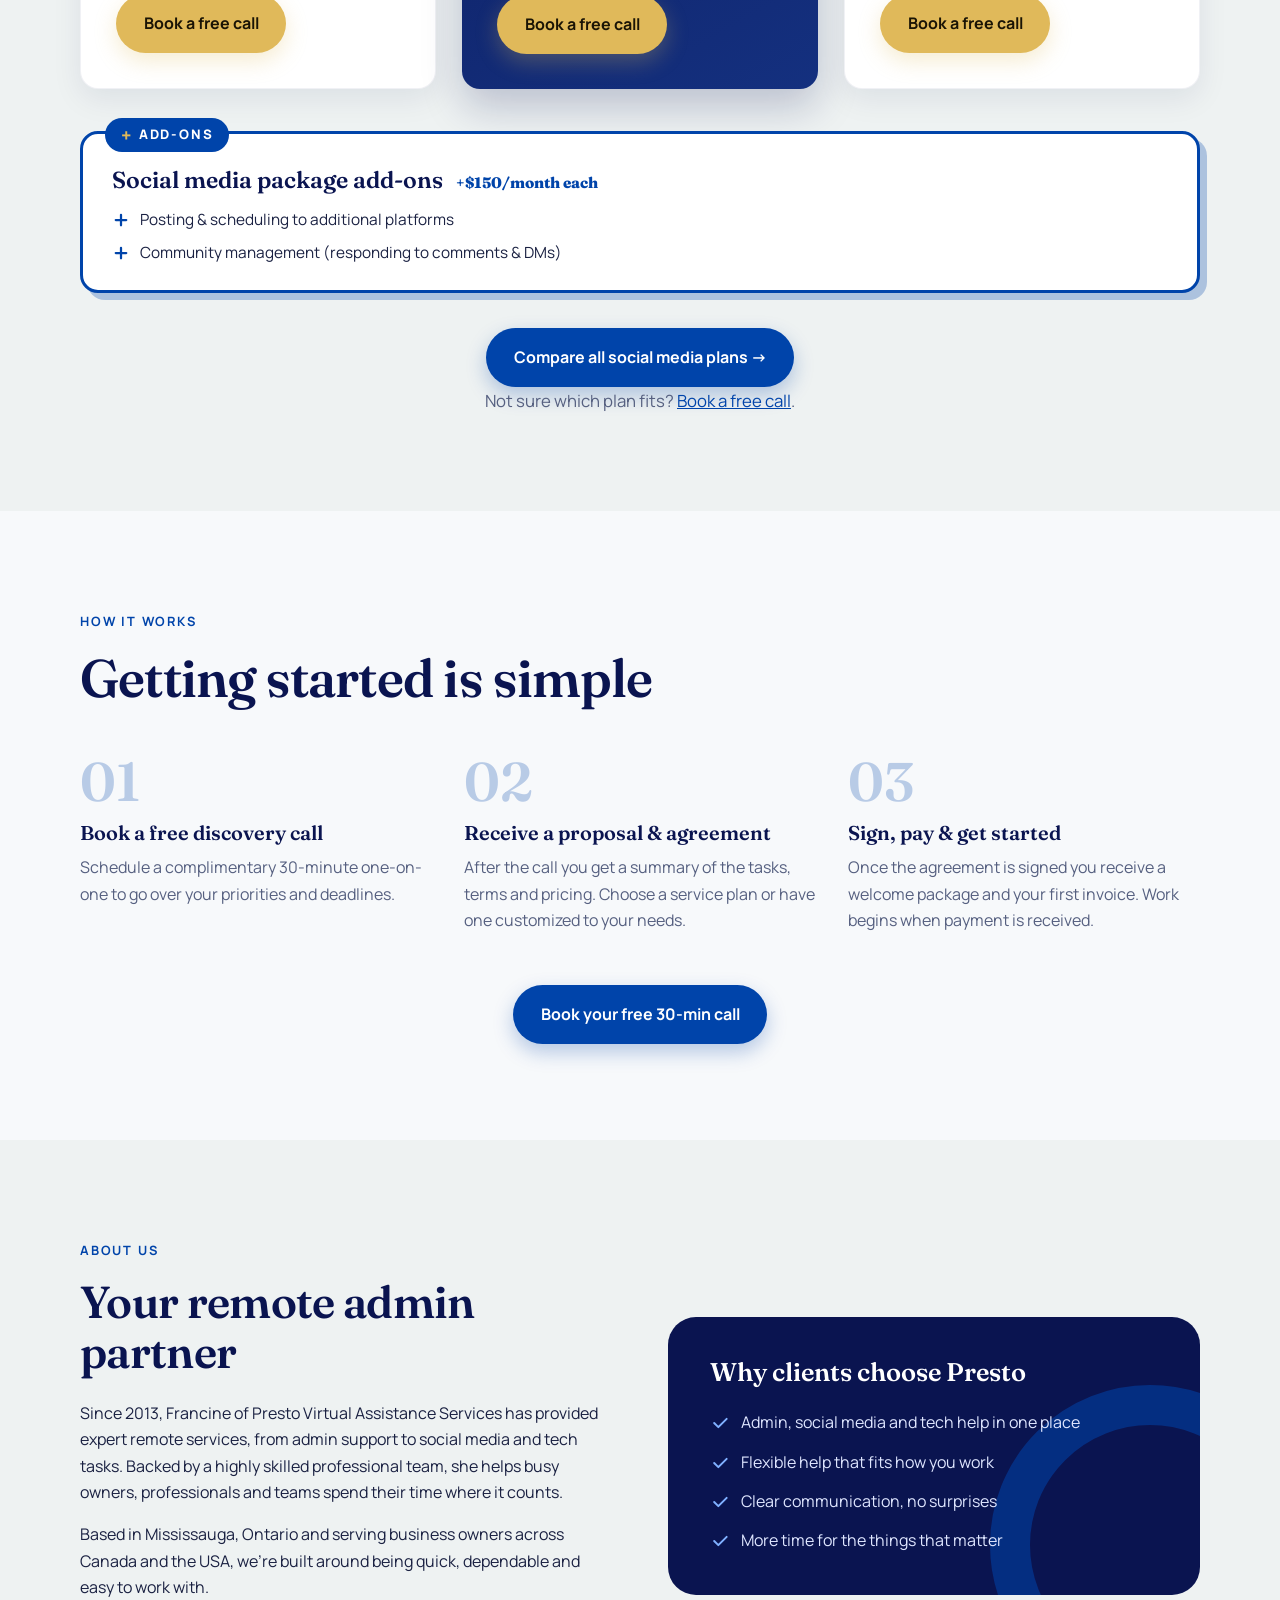
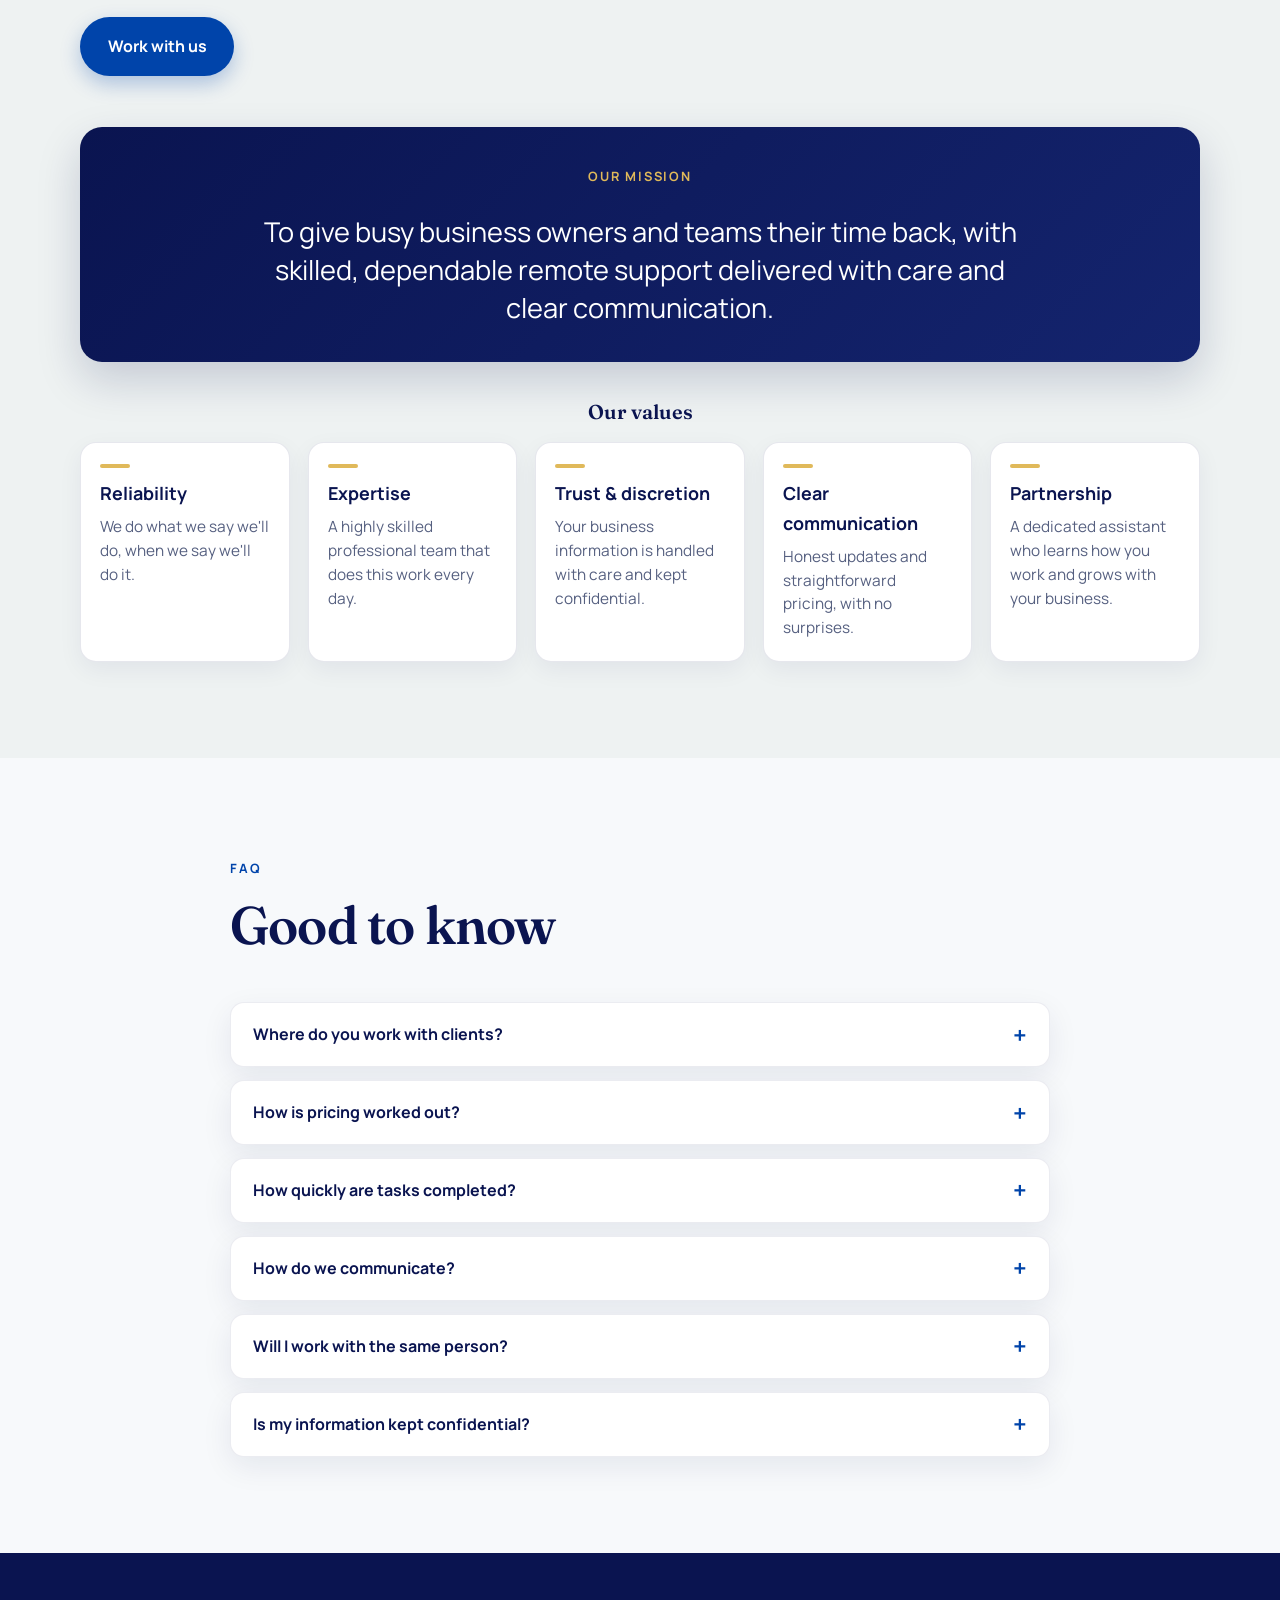
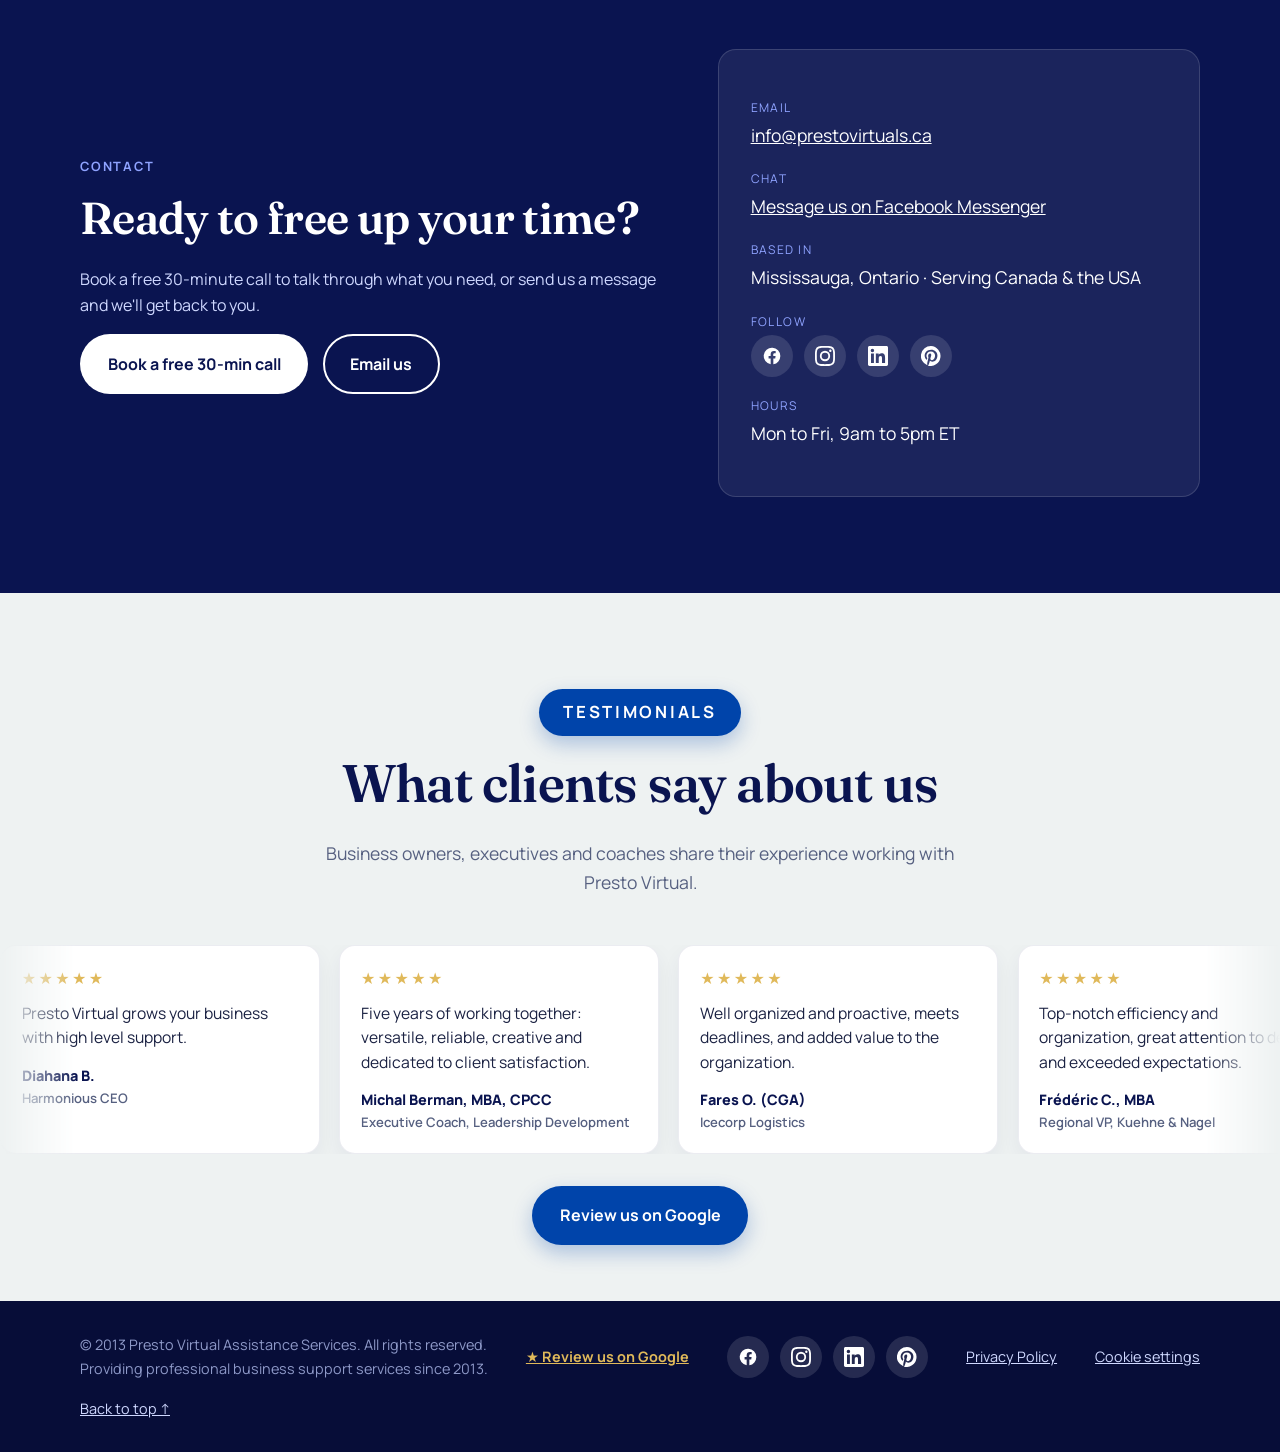
==== commit 2b6060fb: "Restore P logo in header and hero Co-Authored-By: Claude Sonnet 5.5 <noreply@anthropic.com> Claude-S" ====
--- a/index.html
+++ b/index.html
@@ -27,7 +27,7 @@
   <link rel="preconnect" href="https://fonts.googleapis.com">
   <link rel="preconnect" href="https://fonts.gstatic.com" crossorigin>
   <link href="https://fonts.googleapis.com/css2?family=Fraunces:ital,opsz,wght@0,9..144,500;0,9..144,600;1,9..144,500&family=Manrope:wght@400;500;600;700;800&display=swap" rel="stylesheet">
-  <link rel="stylesheet" href="css/style.css?v=20261126c">
+  <link rel="stylesheet" href="css/style.css?v=20261127a">
 
   <script type="application/ld+json">
   {
@@ -65,8 +65,7 @@
   <header class="site-header">
     <div class="container nav">
       <a class="brand" href="#top" aria-label="Presto Virtuals, Virtual Assistant Services, home">
-        <img src="assets/logo-original.png" alt="" width="50" height="50">
-        <span class="brand-text"><strong>Presto Virtuals</strong><span>Virtual Assistance Services</span></span>
+        <img src="assets/logo-full.svg" alt="Presto Virtuals: Virtual Assistant Services" width="182" height="54">
       </a>
       <button class="nav-toggle" aria-label="Menu" aria-expanded="false" aria-controls="nav-links">
         <svg width="22" height="22" viewBox="0 0 24 24" fill="none" stroke="currentColor" stroke-width="2" stroke-linecap="round"><path d="M4 7h16M4 12h16M4 17h16"/></svg>
@@ -97,7 +96,7 @@
           </div>
         </div>
         <div class="hero-art" aria-hidden="true">
-          <img class="hero-logo" src="assets/logo-original.png" alt="" width="420" height="420">
+          <img src="assets/logo-motion.svg?v=3" alt="" width="420" height="335">
         <div class="hero-badges"><span class="hero-badge b1"><i></i>Remote &amp; flexible</span><span class="hero-badge b2"><i></i>Made for busy people</span></div>
         </div>
       </div>
@@ -568,9 +567,9 @@
     <div class="cookie-actions"><button type="button" class="btn btn-gold" id="cookie-ok">Got it</button></div>
   </div>
 
-  <script src="js/main.js?v=20261126c"></script>
-  <script src="js/chat-config.js?v=20261126c"></script>
-  <script src="js/chat.js?v=20261126c" defer></script>
-  <script src="js/consent.js?v=20261126c"></script>
+  <script src="js/main.js?v=20261127a"></script>
+  <script src="js/chat-config.js?v=20261127a"></script>
+  <script src="js/chat.js?v=20261127a" defer></script>
+  <script src="js/consent.js?v=20261127a"></script>
 </body>
 </html>
--- a/css/style.css
+++ b/css/style.css
@@ -551,10 +551,7 @@
 .legal a { color: var(--blue); text-decoration: underline; text-underline-offset: 3px; }
 
 /* Original circle logo: header lockup + hero (badges sit below the logo, never over it) */
-.brand img { height: 46px; width: auto; }
-.hero-art img.hero-logo { width: min(340px, 80%); margin-bottom: .5rem; }
 .hero-art .hero-badges { position: relative; z-index: 0; margin-top: 1.4rem; }
-@media (max-width: 760px) { .brand-text span { display: none; } }
 
 /* Testimonials: summarized cards sliding across the bottom of the page */
 .tm-band { overflow: hidden; padding-bottom: 2.5rem; }
@@ -576,3 +573,14 @@
 .alt-band { background: #eef2f4; }
 #admin.band, #social.band { padding-top: 2.5rem; padding-bottom: 2.5rem; }
 .pg-title + p { margin-bottom: 0; }
+
+/* Comparison tables: monthly price in headings, booking buttons in footer */
+.cmp-table thead th .cmp-price { display: block; margin-top: .25rem; font-family: var(--font-body, inherit); font-size: 1.05rem; font-weight: 800; color: var(--gold); }
+.cmp-table thead th .cmp-price small { font-size: .75rem; font-weight: 600; color: rgba(255,255,255,.8); }
+.cmp-table tfoot td, .cmp-table tfoot th { padding: 1rem .6rem; text-align: center; background: transparent; }
+.cmp-table tfoot td.hl { background: #eef3fb; }
+.cmp-table tfoot .btn { white-space: nowrap; }
+.cmp-table thead th .cmp-offer { display: block; margin: .5rem auto 0; max-width: 11rem; padding: .35rem .5rem; border-radius: 10px; background: var(--gold); color: var(--navy); font-family: var(--font-body, inherit); font-size: .8rem; font-weight: 800; line-height: 1.25; }
+.cmp-table thead th .cmp-offer[hidden] { display: none; }
+.cmp-table thead th .cmp-offer small { display: block; font-size: .7rem; font-weight: 700; opacity: .85; }
+.cmp-table thead th { vertical-align: top; }
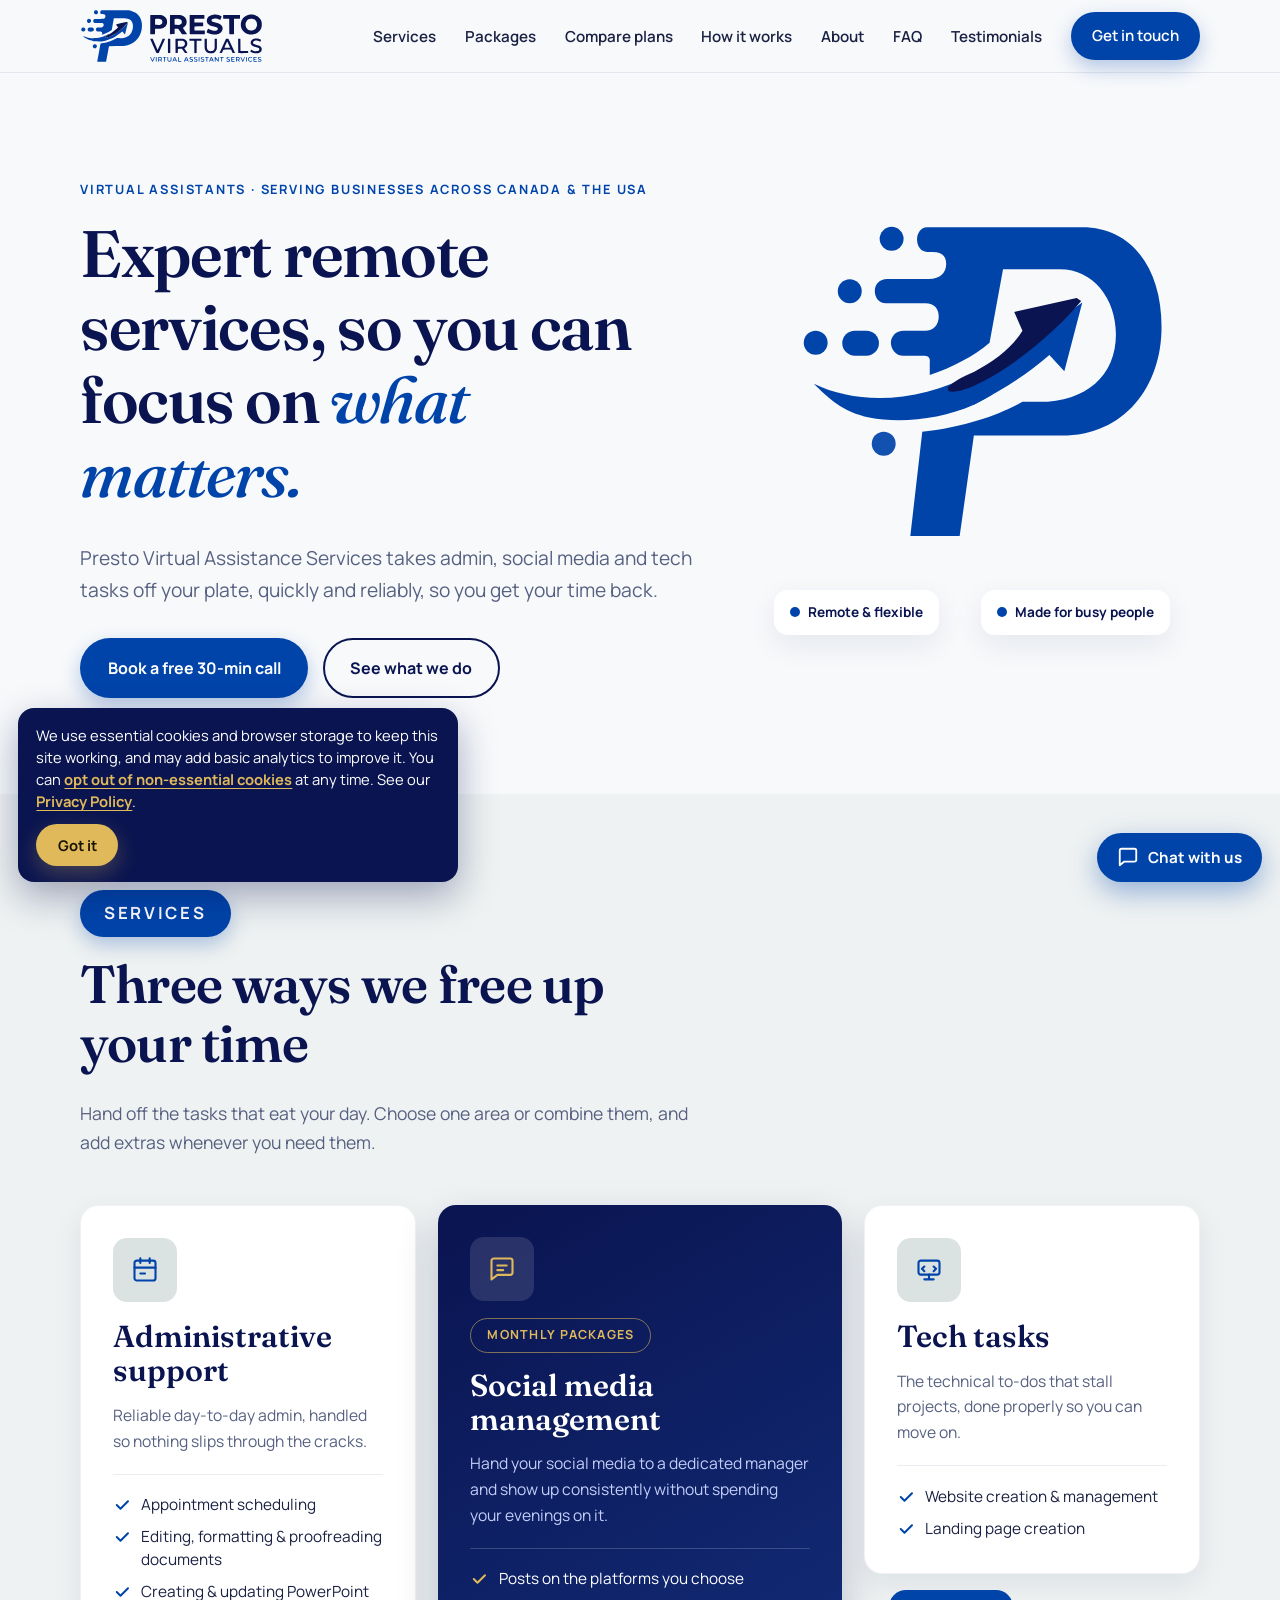
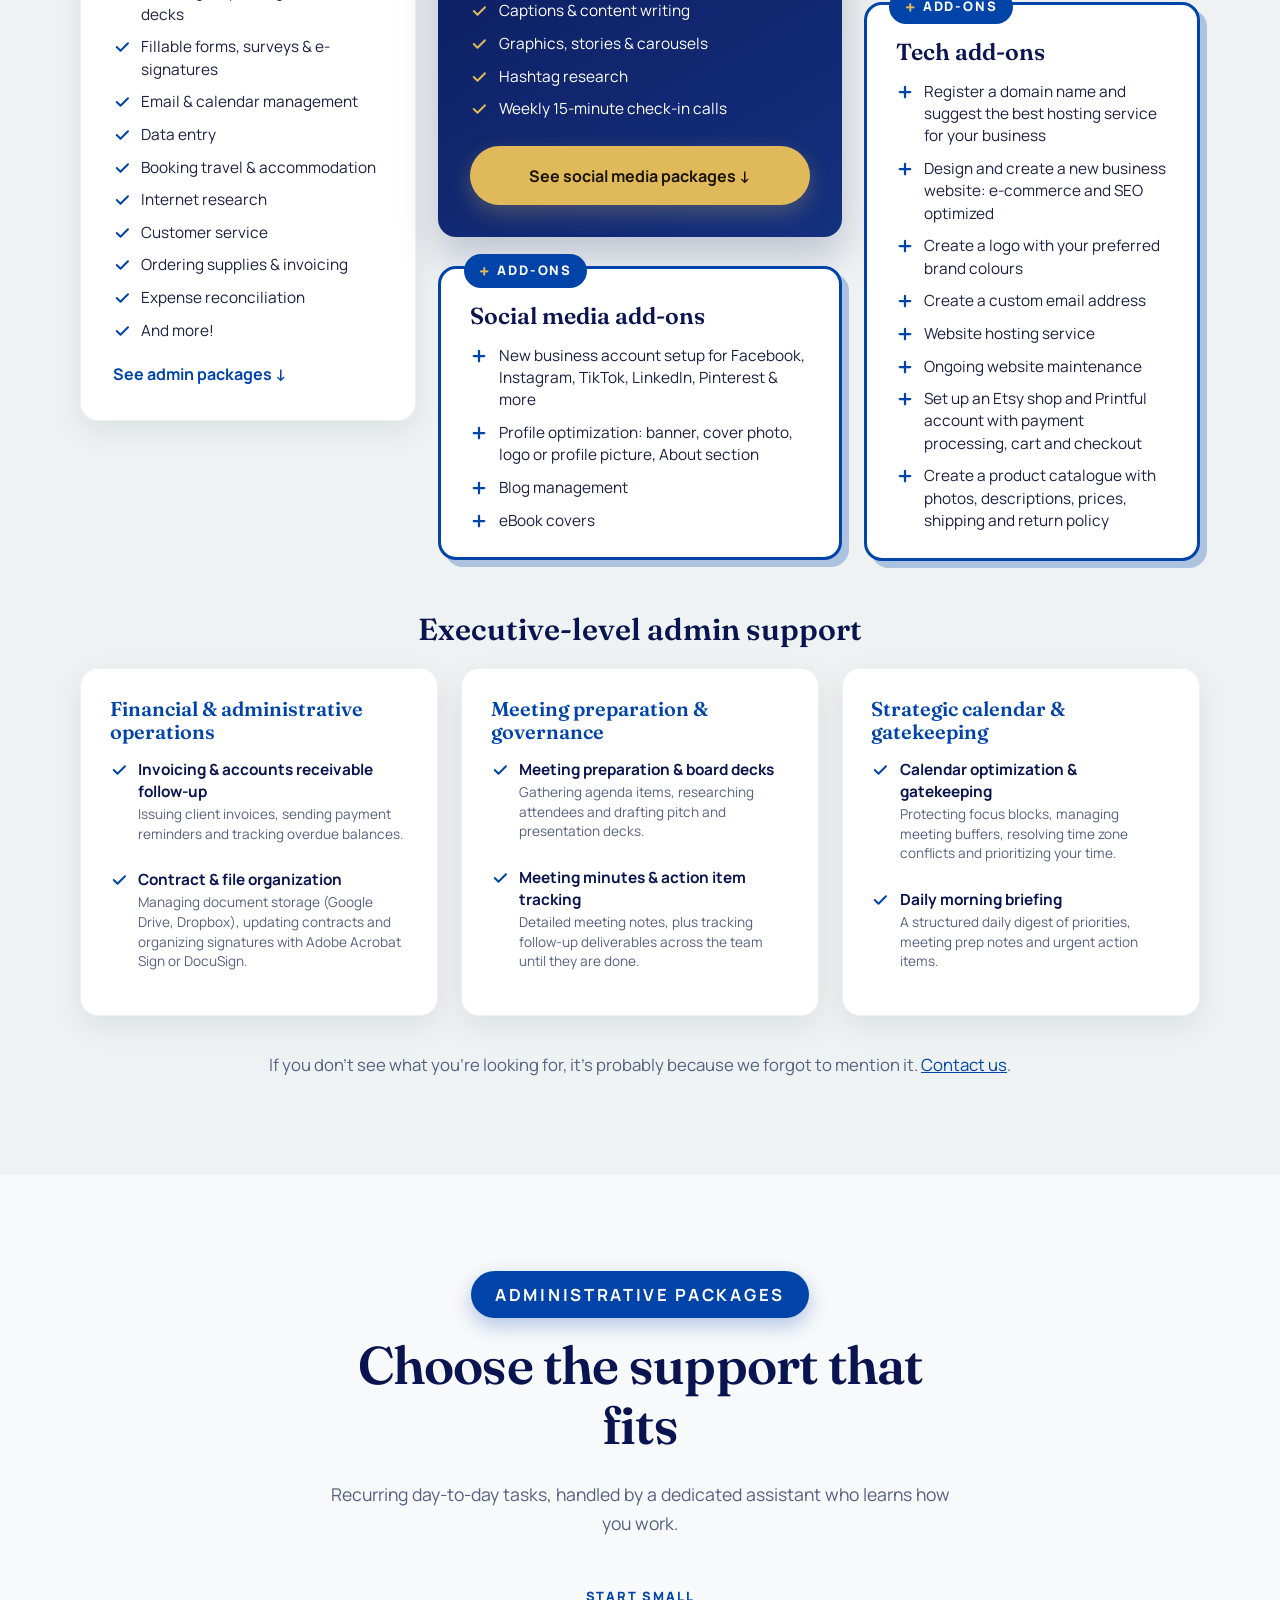
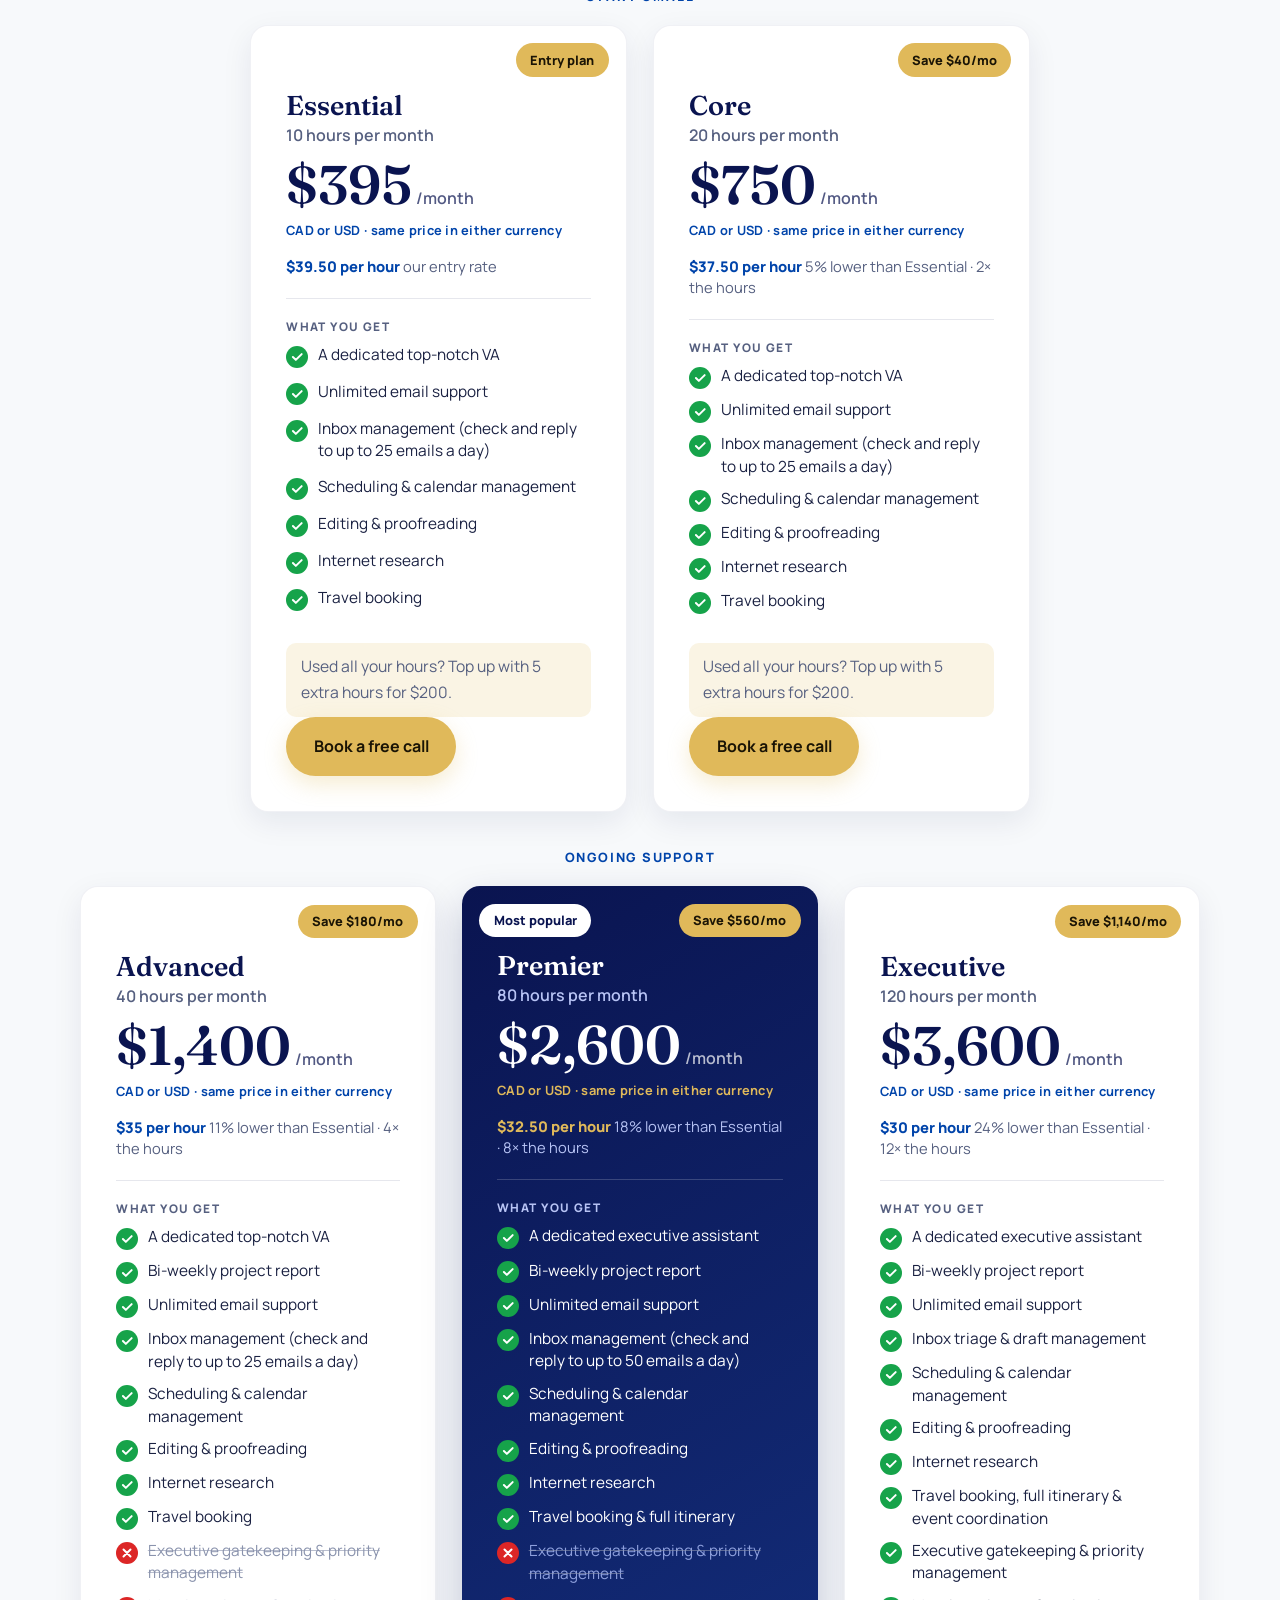
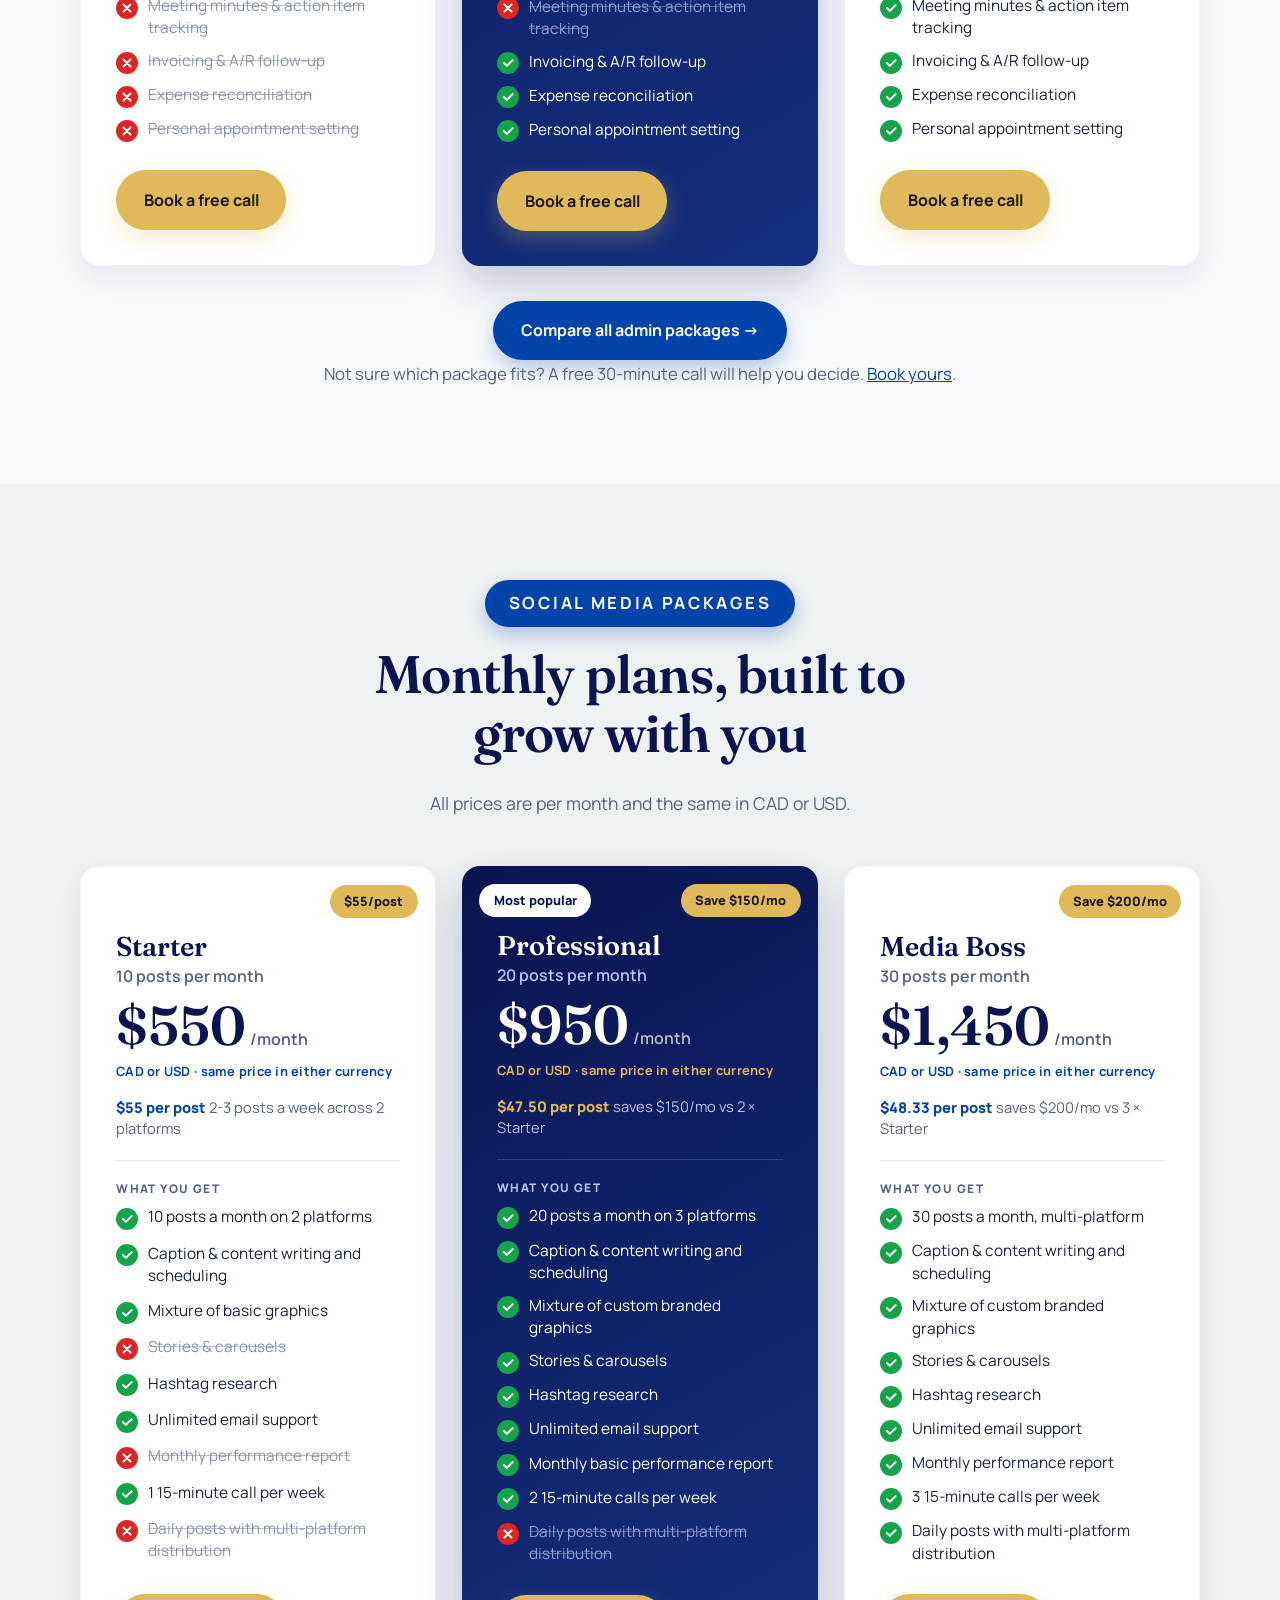
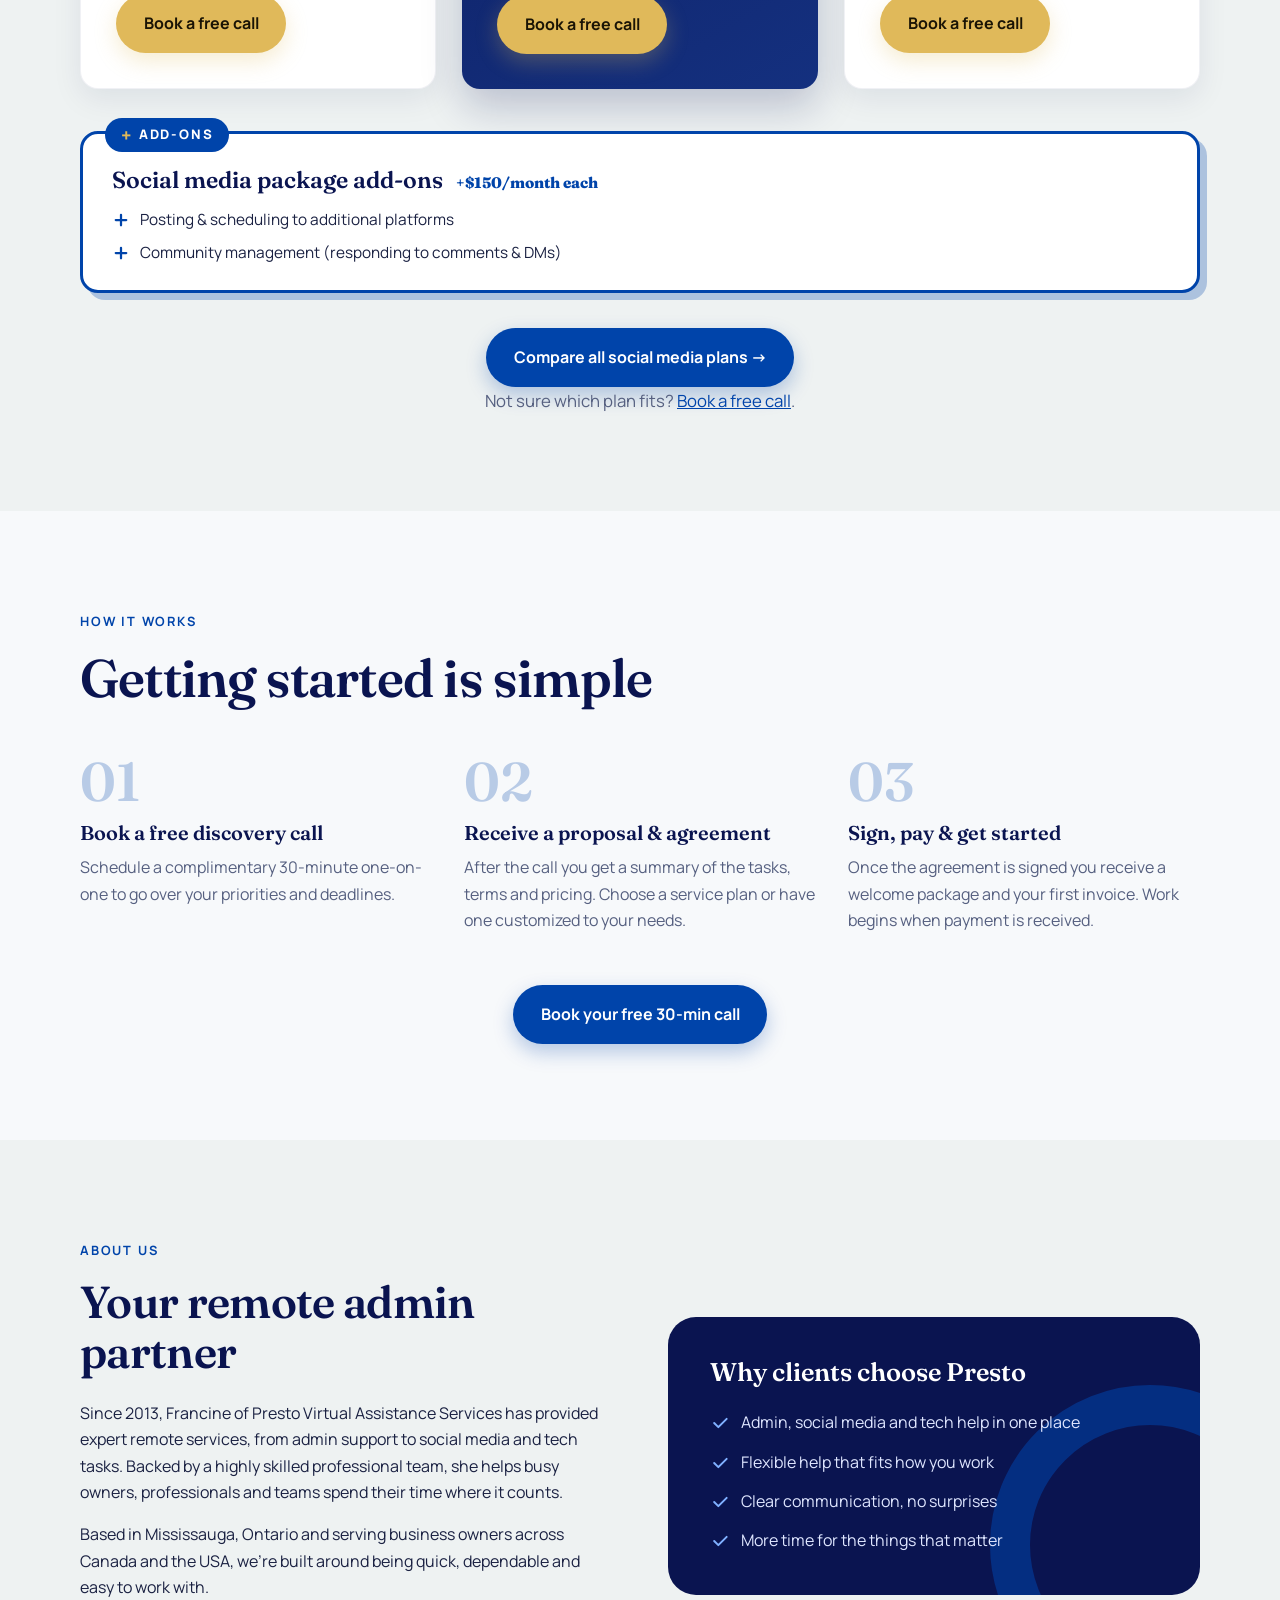
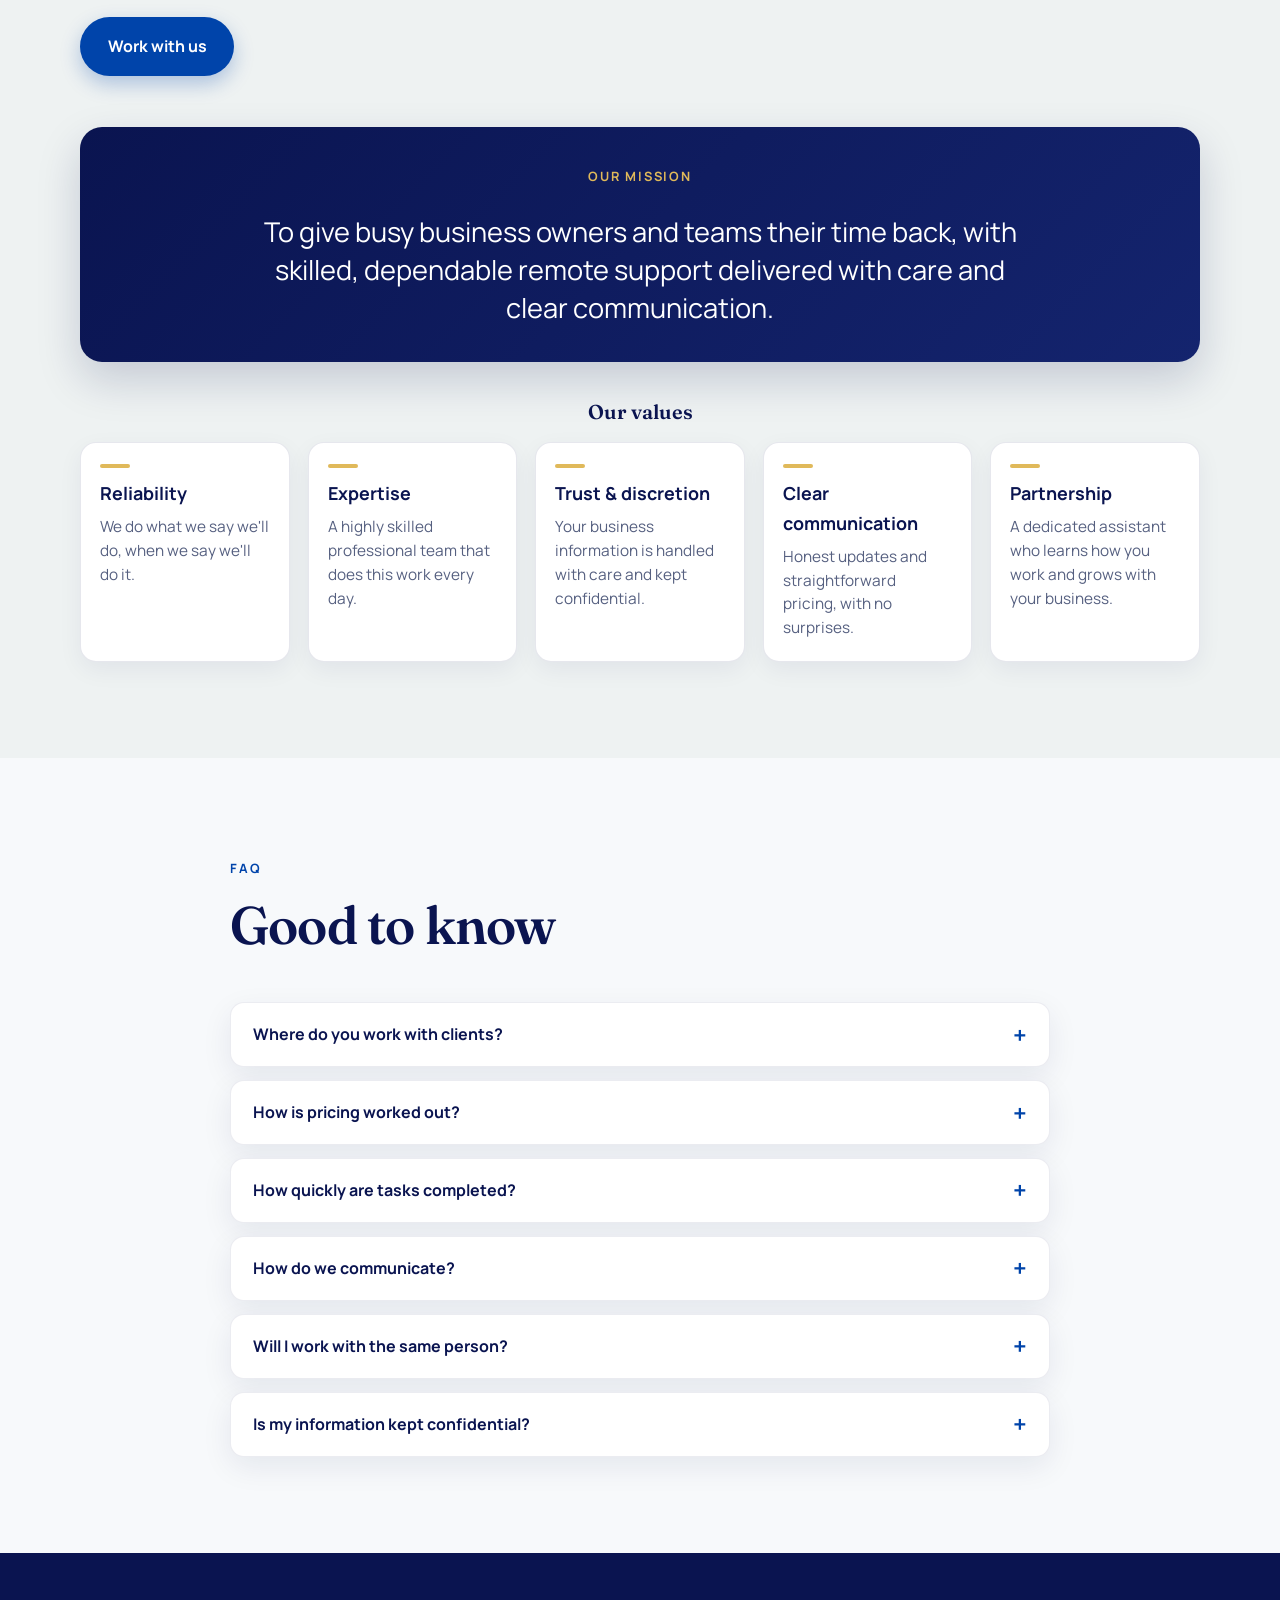
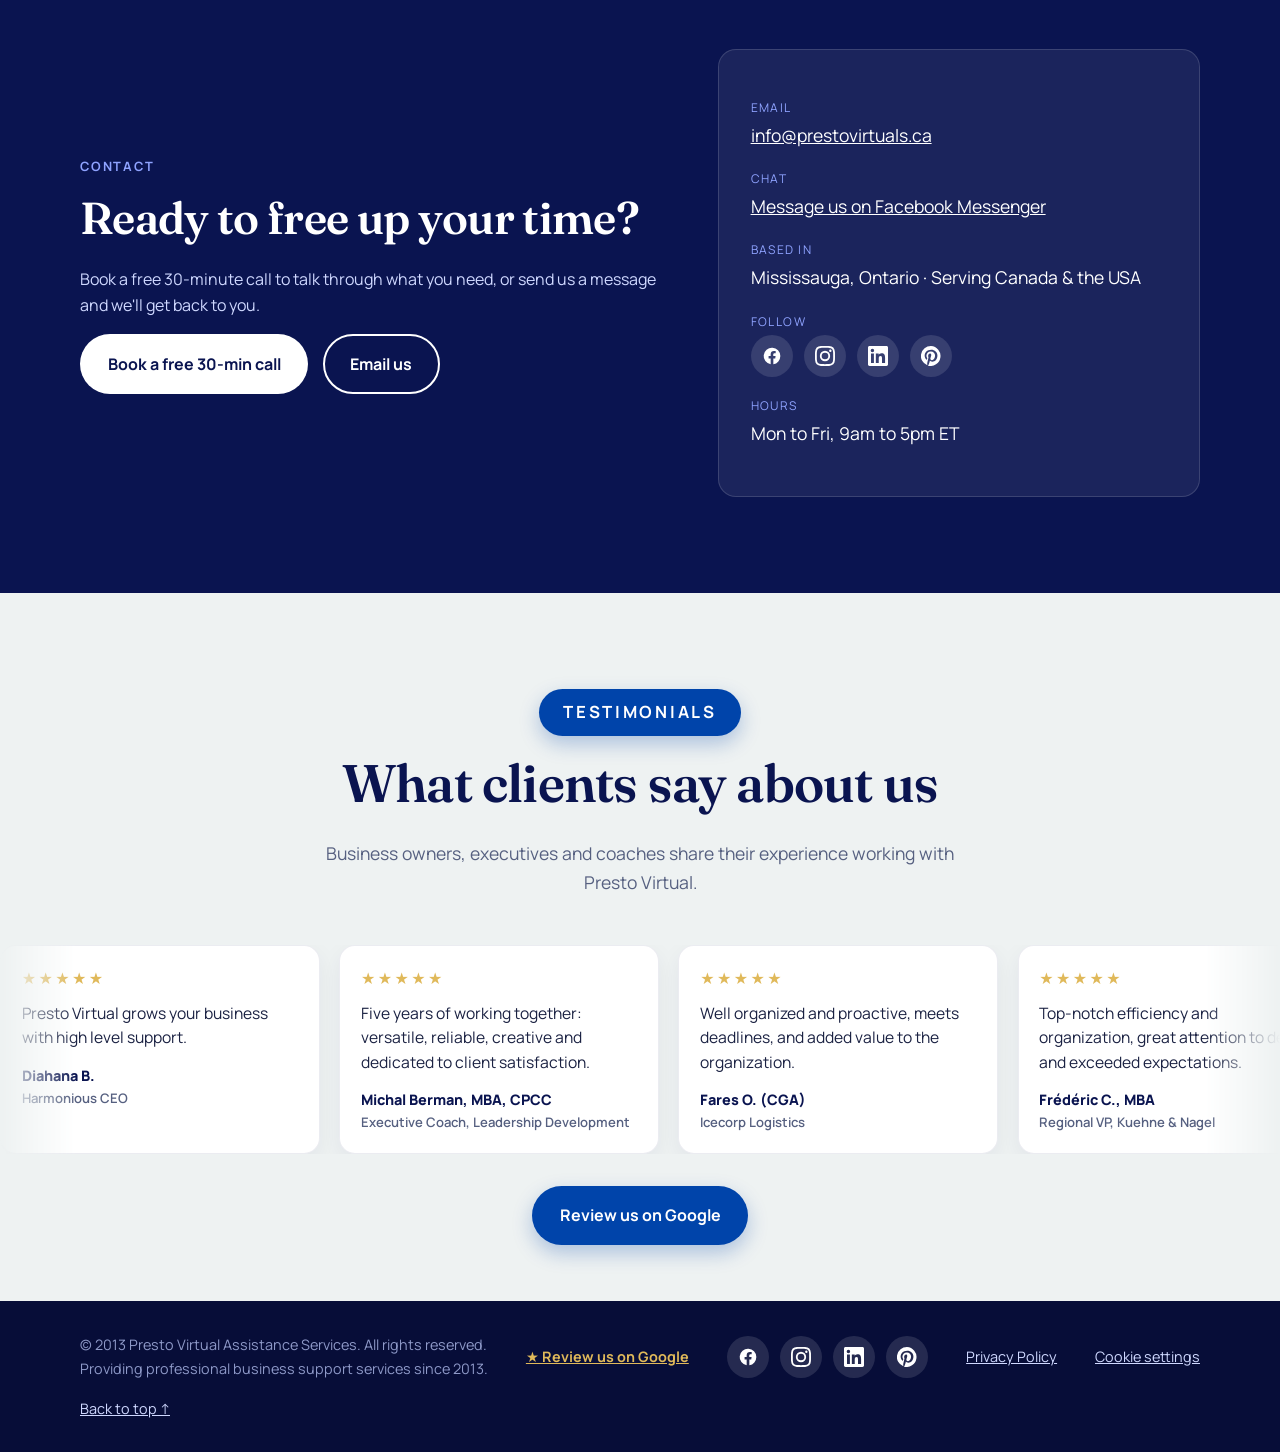
==== commit c9bb4145: "Starter card: honour offer for messages sent by midnight Dec 31 Co-Authored-By: Claude Sonnet 5.5 <n" ====
--- a/index.html
+++ b/index.html
@@ -27,7 +27,7 @@
   <link rel="preconnect" href="https://fonts.googleapis.com">
   <link rel="preconnect" href="https://fonts.gstatic.com" crossorigin>
   <link href="https://fonts.googleapis.com/css2?family=Fraunces:ital,opsz,wght@0,9..144,500;0,9..144,600;1,9..144,500&family=Manrope:wght@400;500;600;700;800&display=swap" rel="stylesheet">
-  <link rel="stylesheet" href="css/style.css?v=20261127a">
+  <link rel="stylesheet" href="css/style.css?v=20261127b">
 
   <script type="application/ld+json">
   {
@@ -363,7 +363,7 @@
             <p class="pkg-price">$550<small>/month</small></p>
             <p class="pkg-cur">CAD or USD &middot; same price in either currency</p>
             <p class="pkg-rate"><b>$55 per post</b> 2-3 posts a week across 2 platforms</p>
-            <p class="pkg-offer" data-offer-start="2026-12-08T00:00:00-05:00" data-offer-end="2027-01-01T00:00:00-05:00" hidden><b>Limited-time offer:</b> $100 off your first month ($450, reg. $550). Ends Dec 31.</p>
+            <p class="pkg-offer" data-offer-start="2026-12-08T00:00:00-05:00" data-offer-end="2027-01-01T00:00:00-05:00" hidden><b>Limited-time offer:</b> $100 off your first month ($450, reg. $550). Ends Dec 31 at midnight. We're closed Dec 31 and Jan 1, but messages sent by midnight on Dec 31 will be honoured.</p>
             <p class="pkg-lbl">What you get</p>
             <ul class="checks pkg-list">
               <li class="yes"><span class="ic yes" aria-label="Included"><svg width="14" height="14" viewBox="0 0 24 24" fill="none" stroke="currentColor" stroke-width="3.4" stroke-linecap="round" stroke-linejoin="round"><path d="m5 12 5 5L20 7"/></svg></span><span>10 posts a month on 2 platforms</span></li>
@@ -567,9 +567,9 @@
     <div class="cookie-actions"><button type="button" class="btn btn-gold" id="cookie-ok">Got it</button></div>
   </div>
 
-  <script src="js/main.js?v=20261127a"></script>
-  <script src="js/chat-config.js?v=20261127a"></script>
-  <script src="js/chat.js?v=20261127a" defer></script>
-  <script src="js/consent.js?v=20261127a"></script>
+  <script src="js/main.js?v=20261127b"></script>
+  <script src="js/chat-config.js?v=20261127b"></script>
+  <script src="js/chat.js?v=20261127b" defer></script>
+  <script src="js/consent.js?v=20261127b"></script>
 </body>
 </html>
